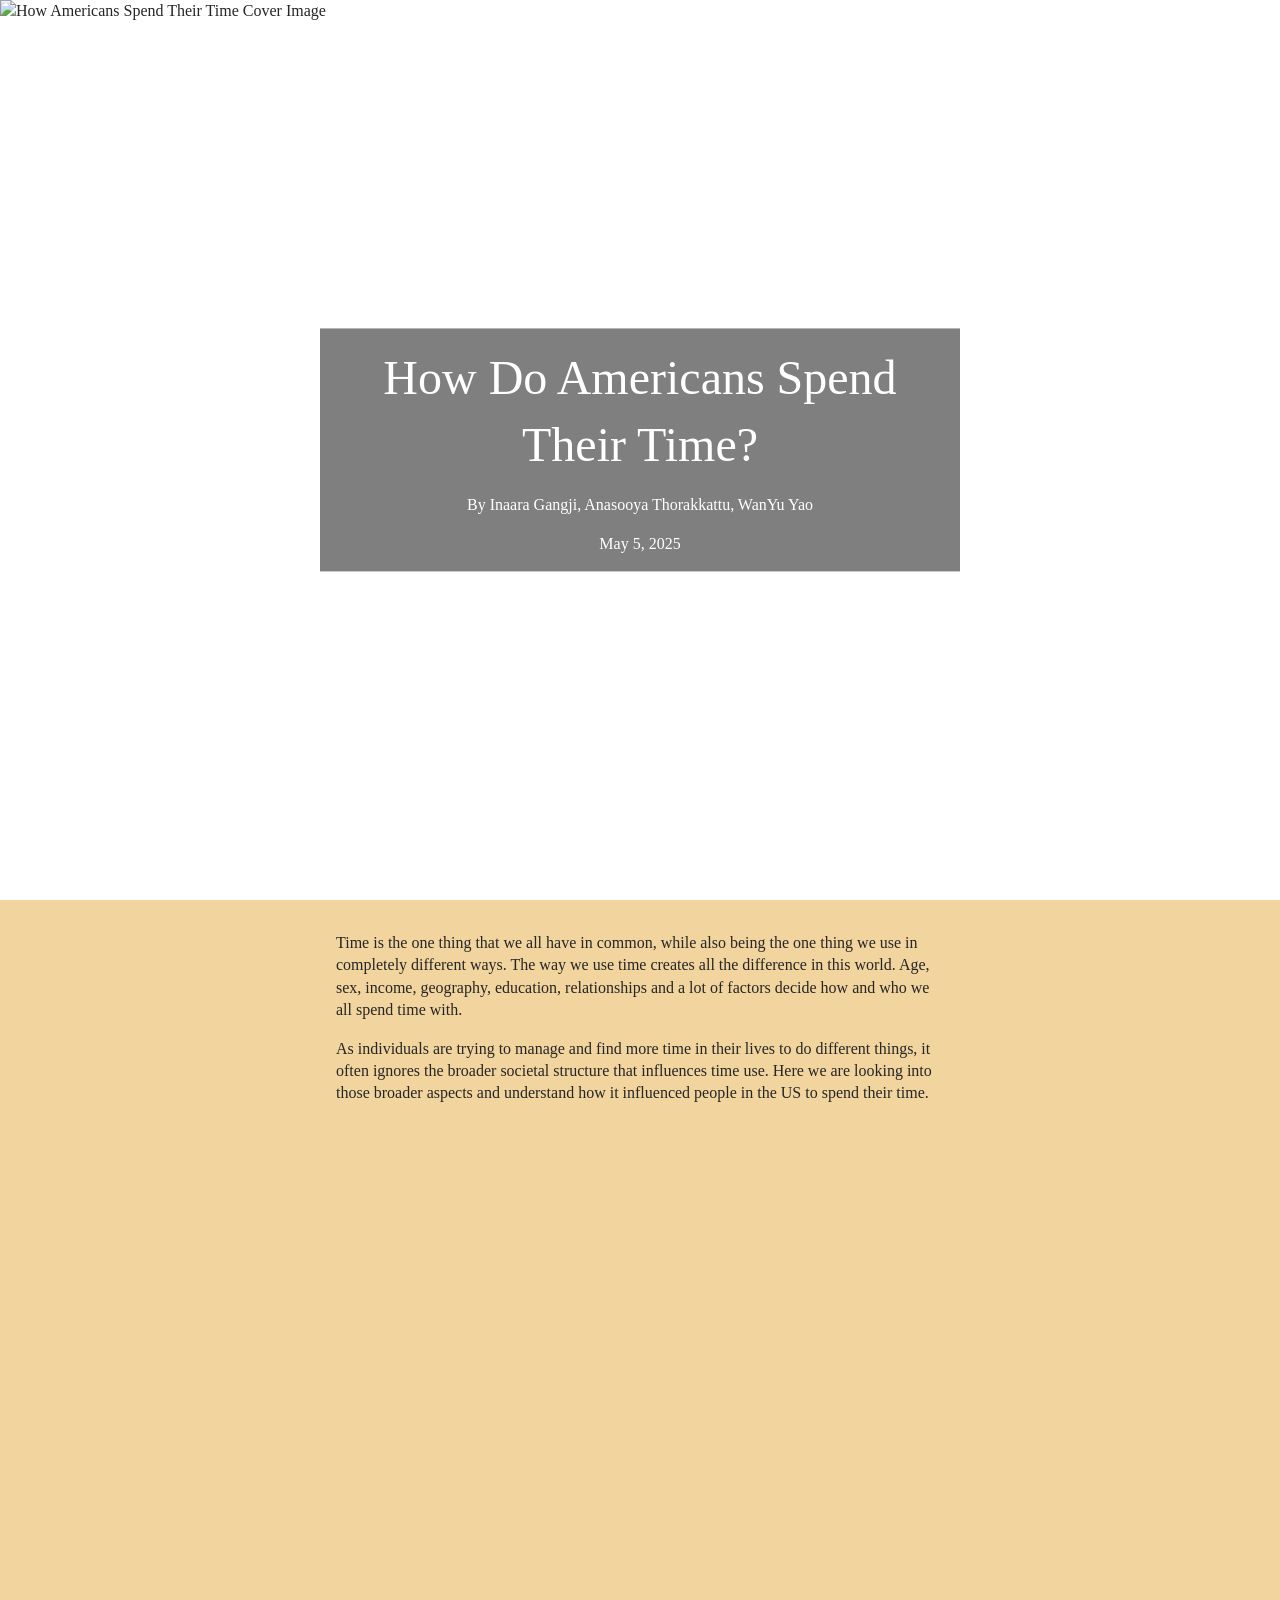
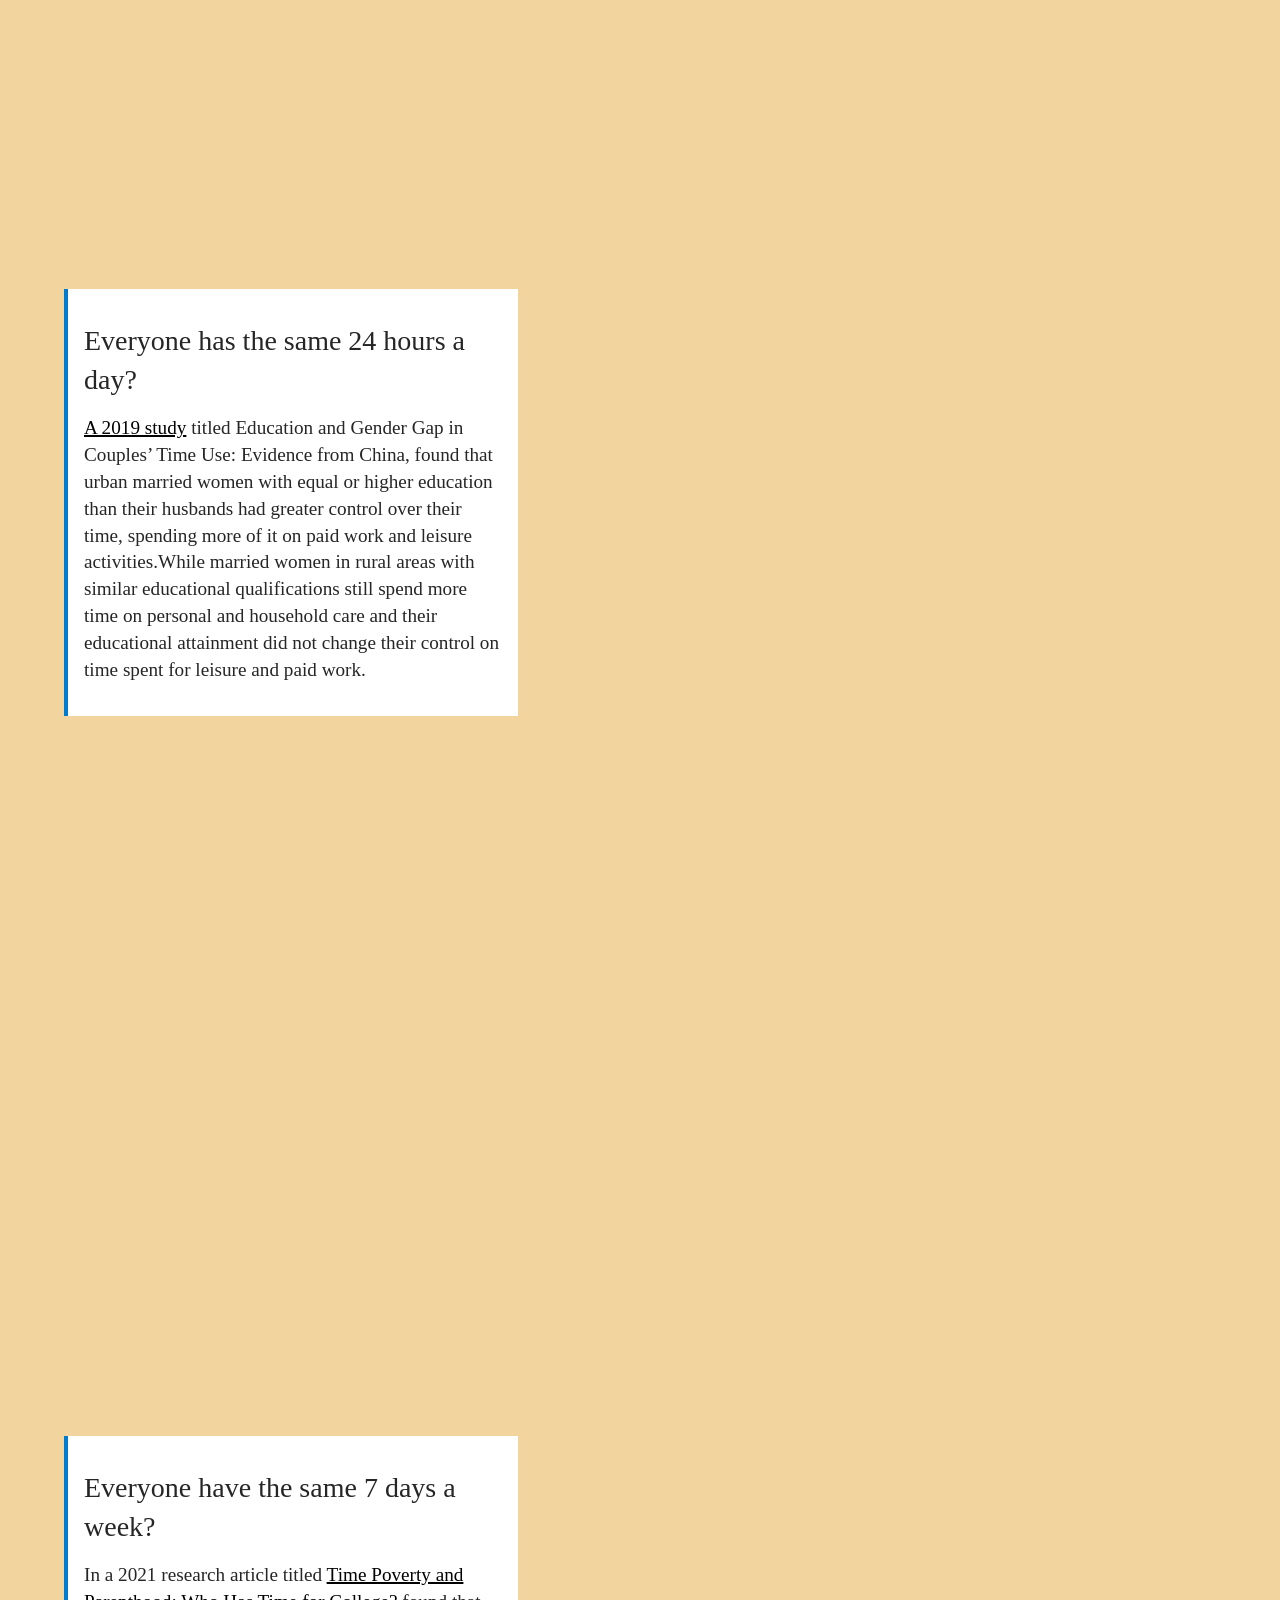
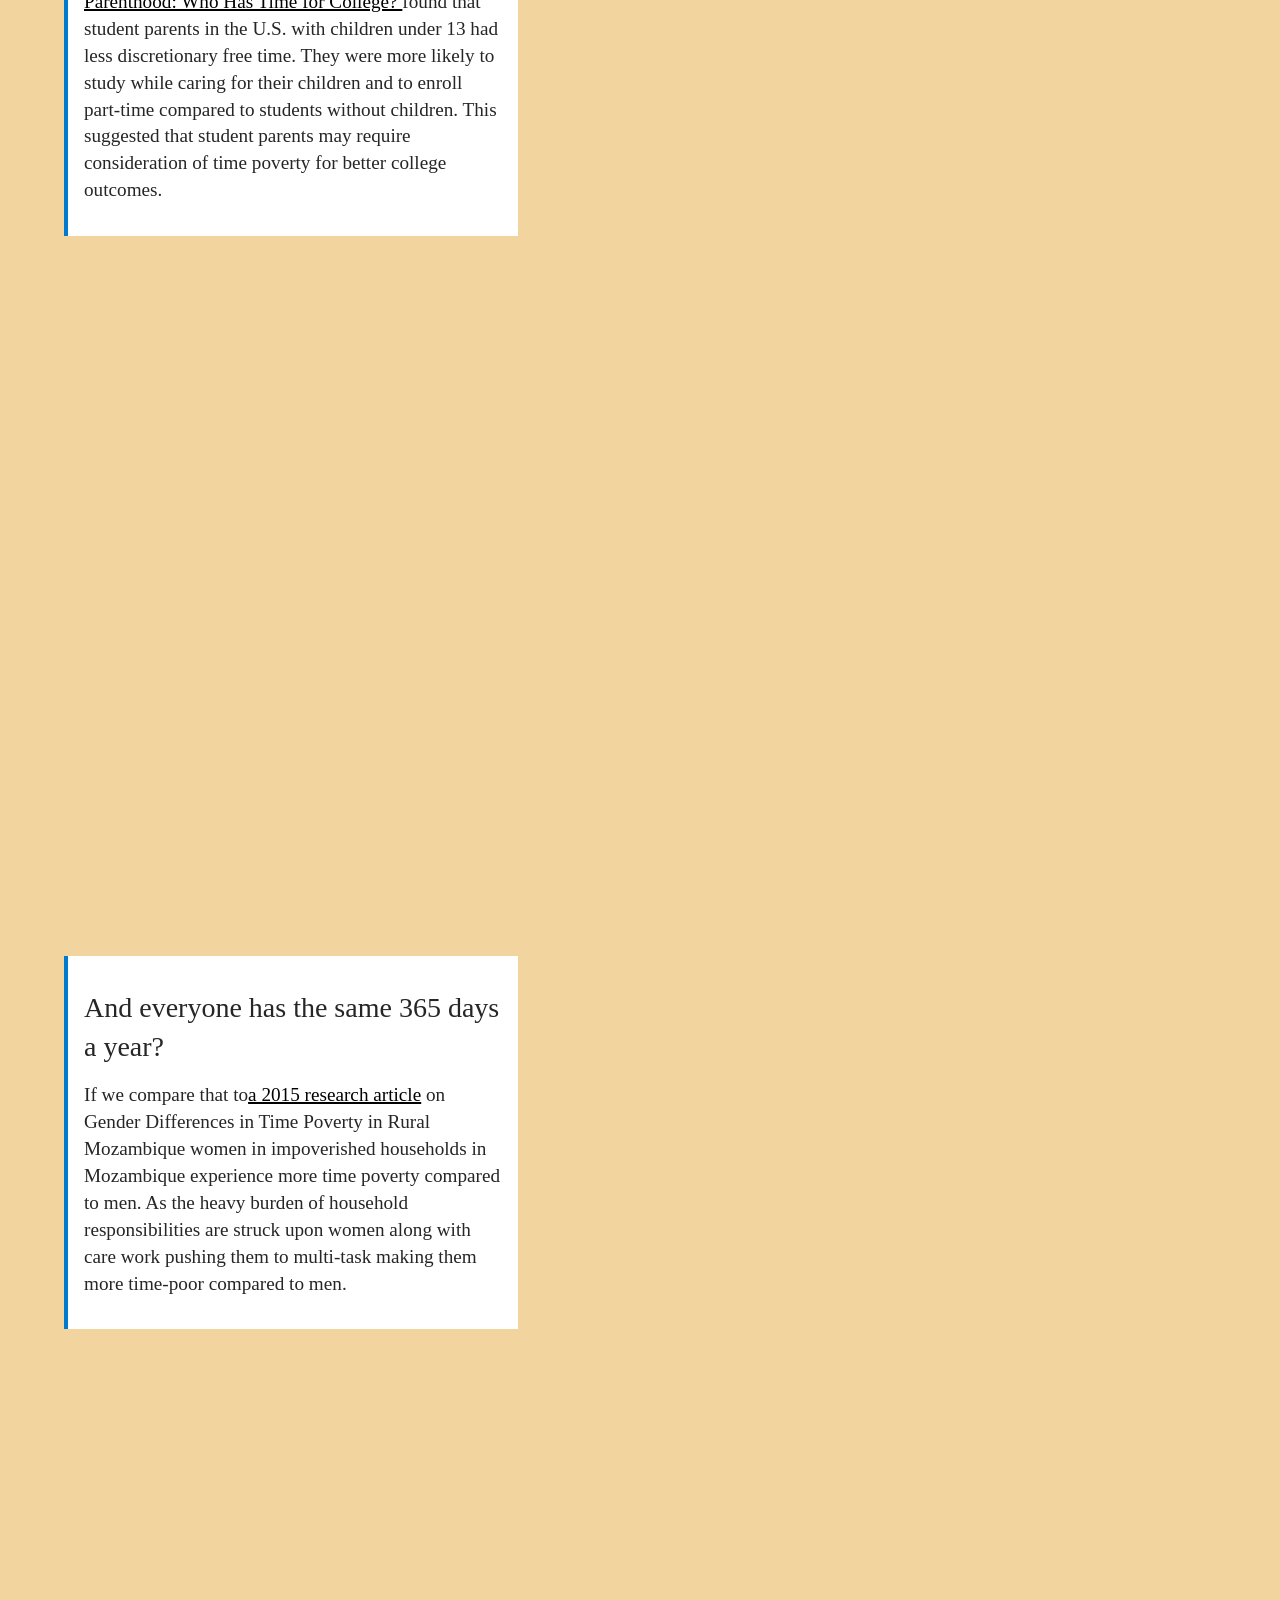
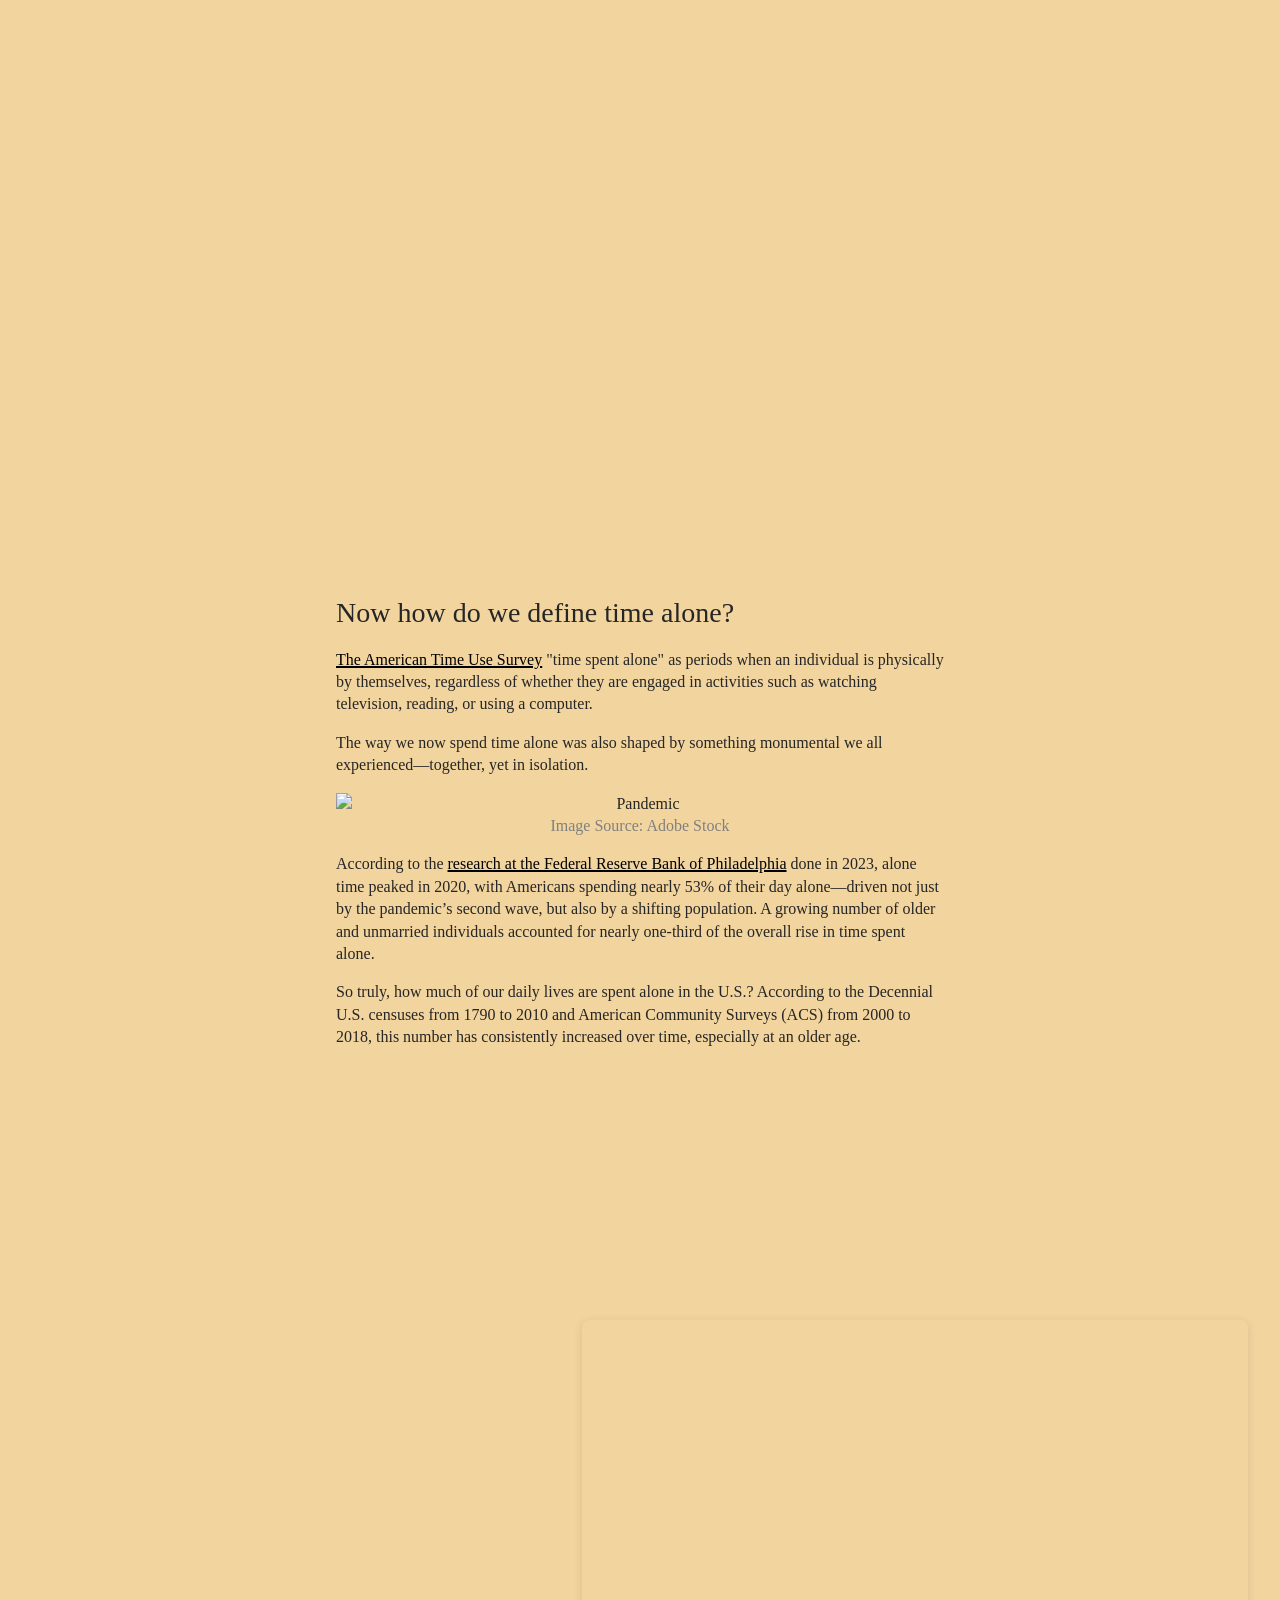
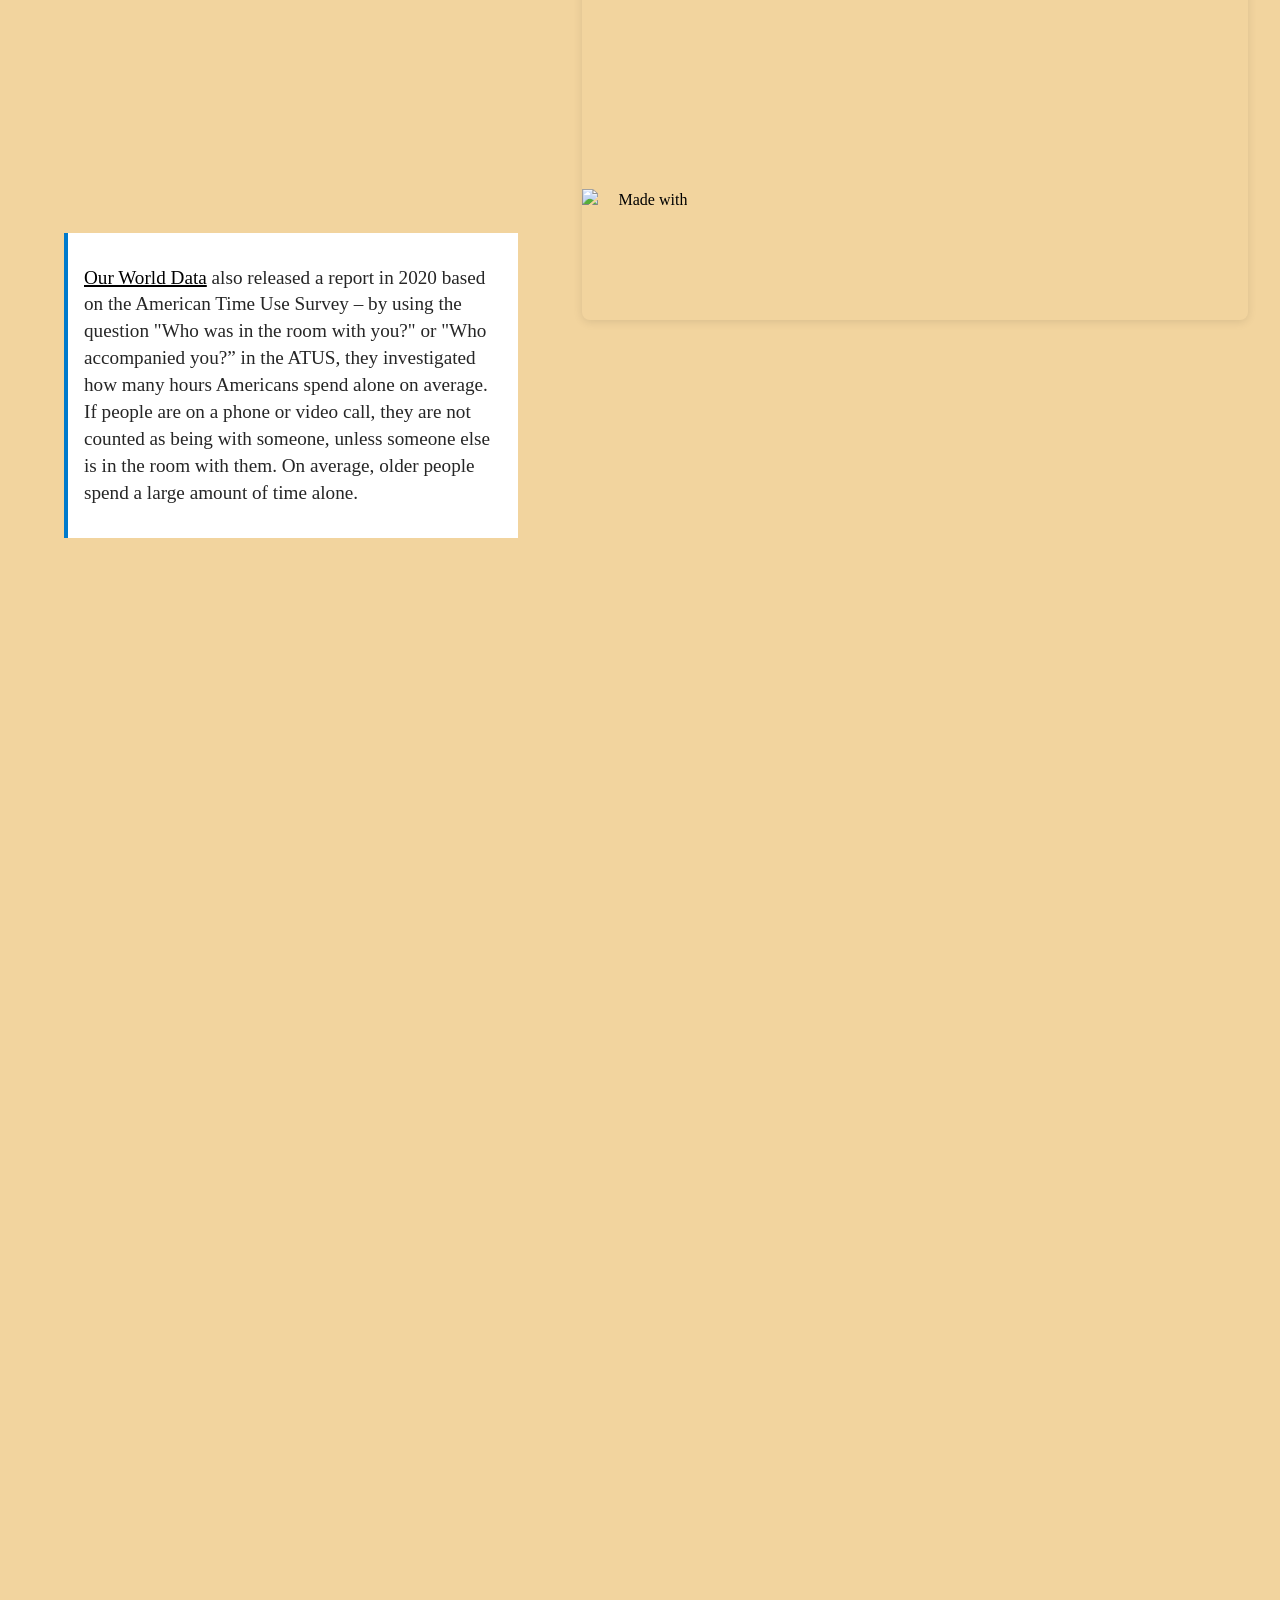
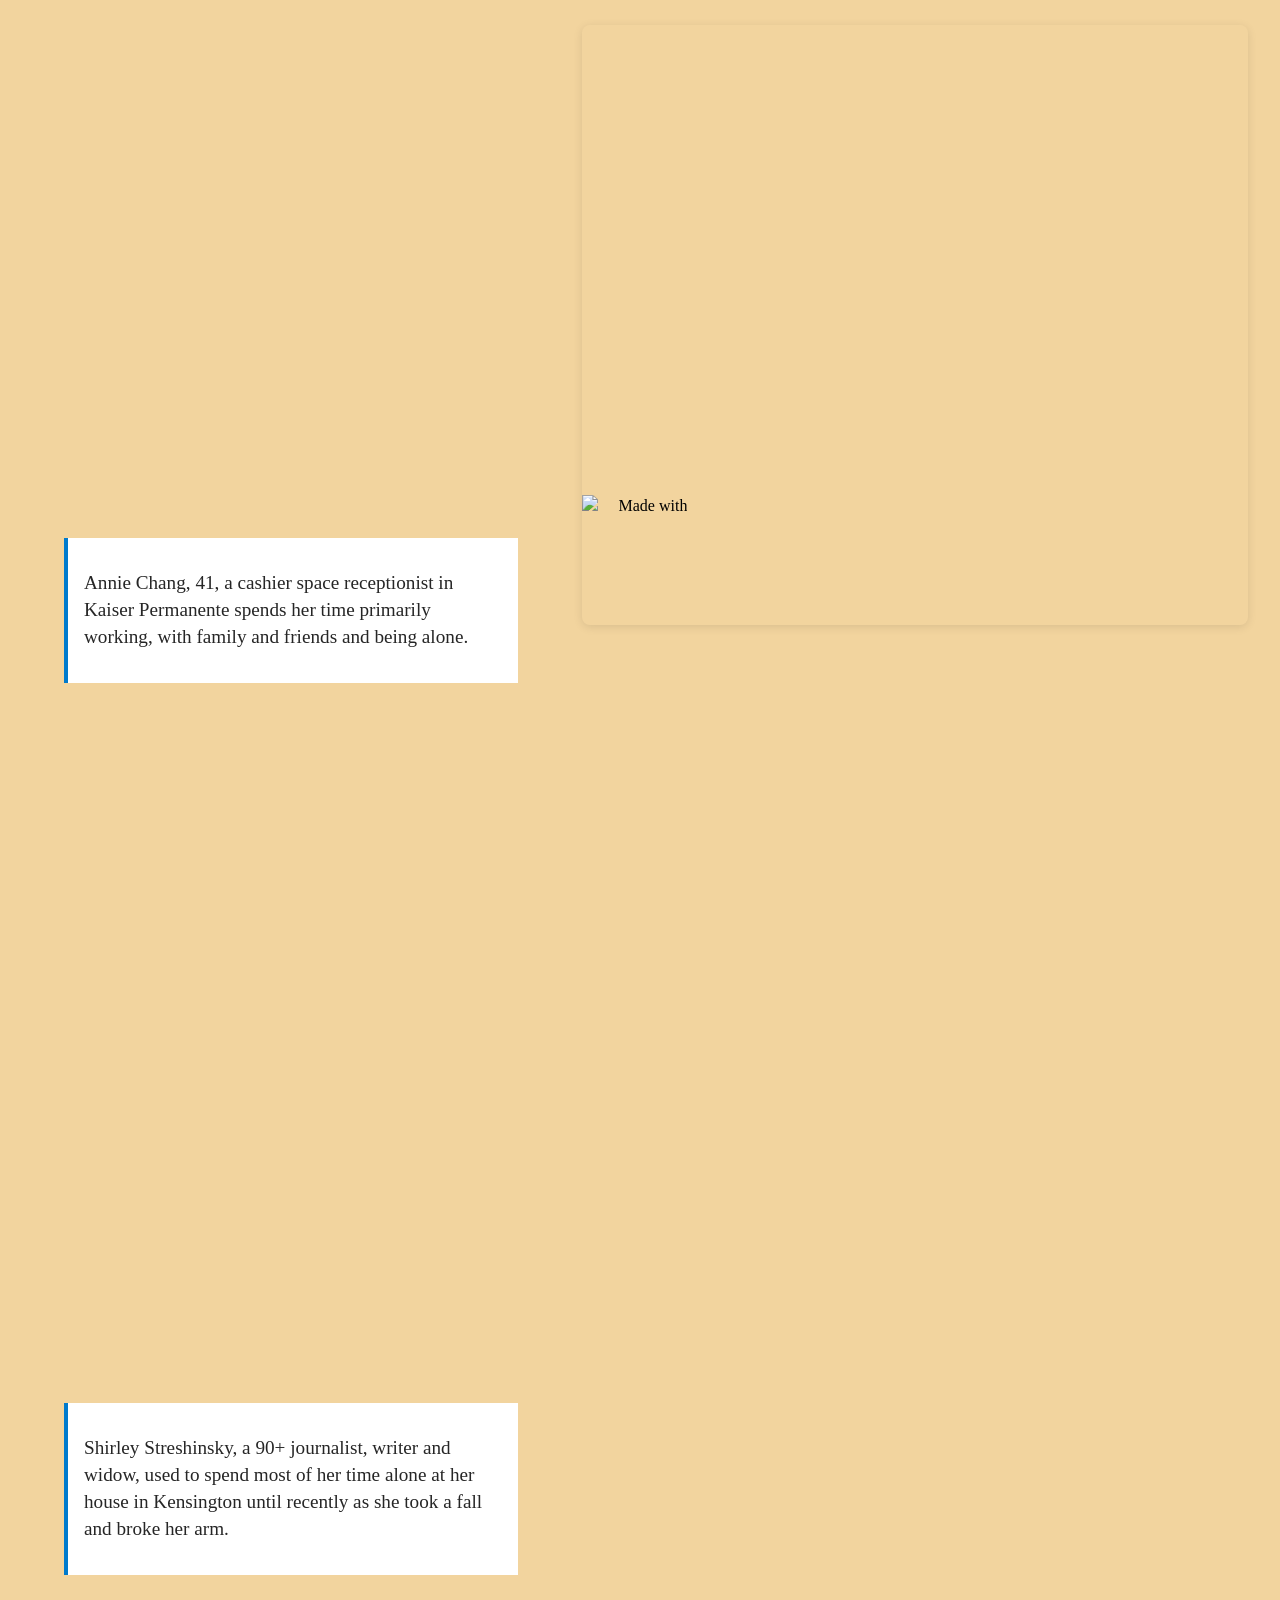
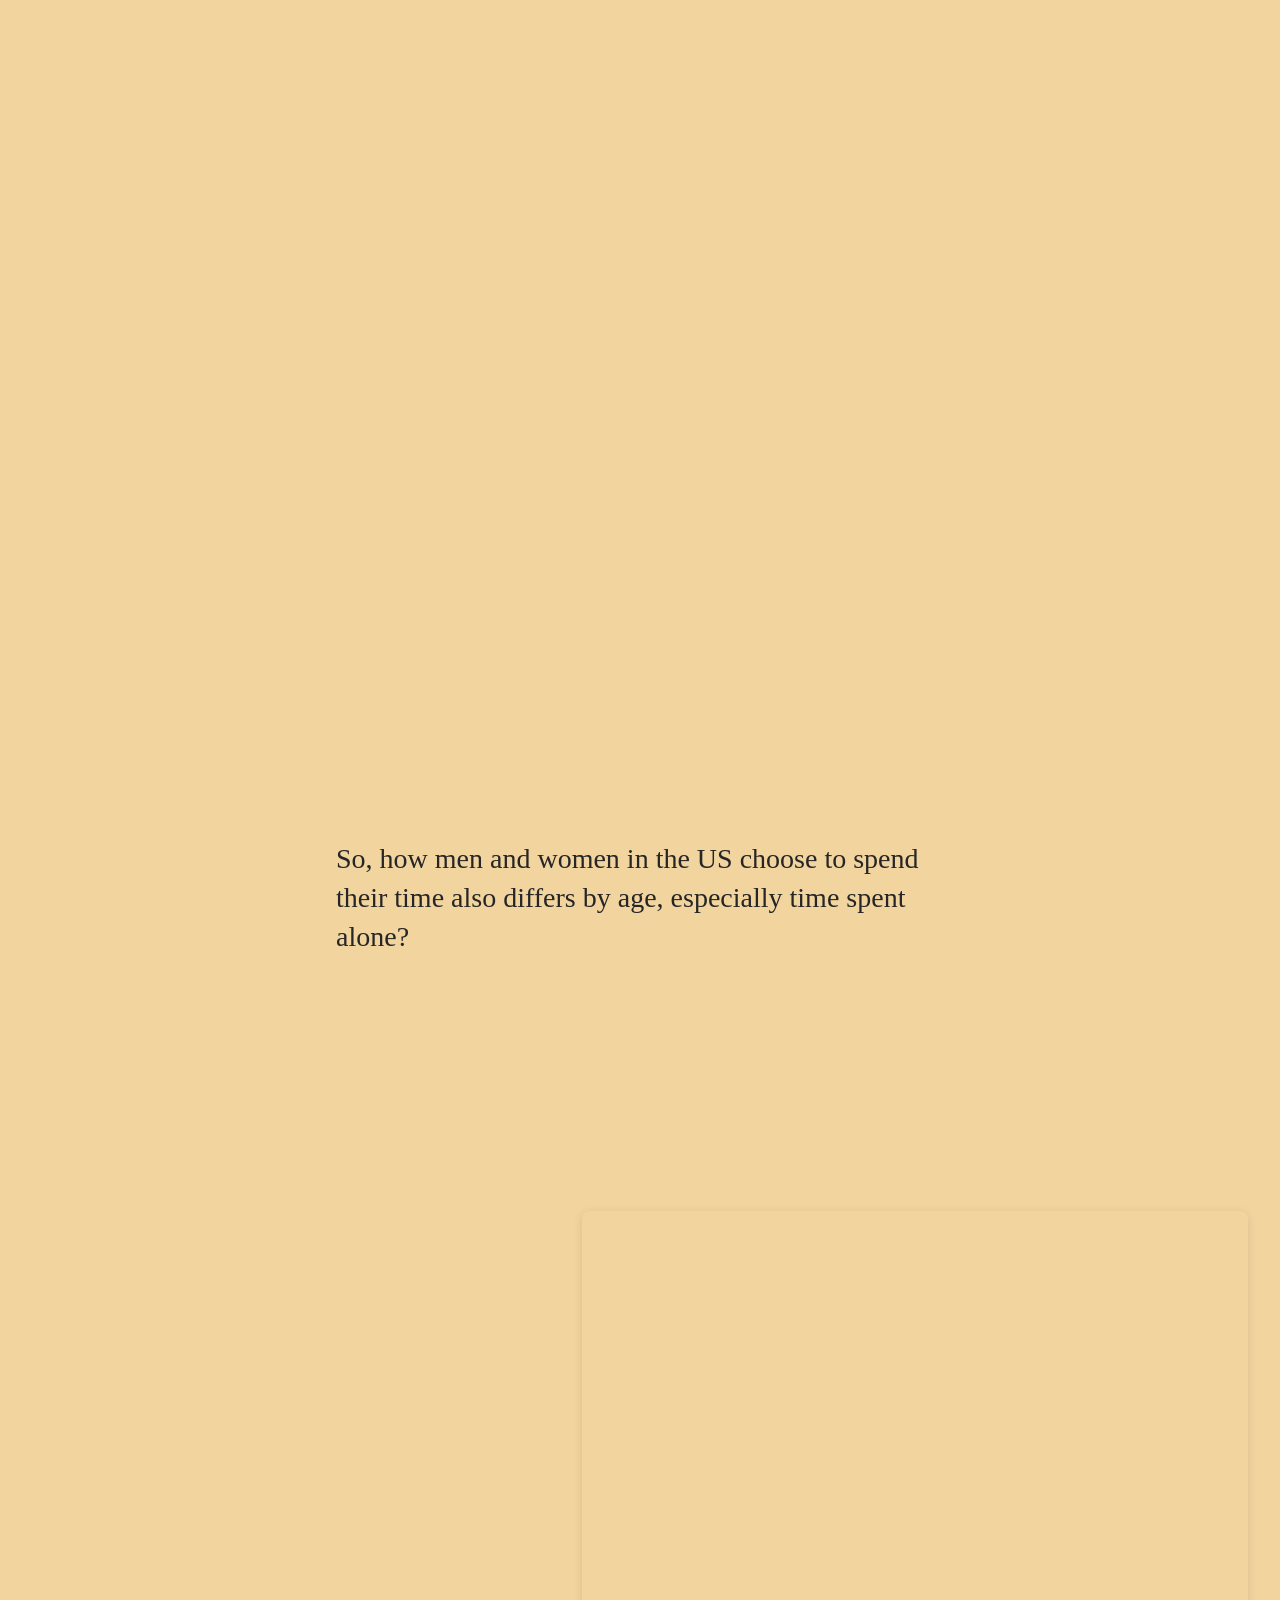
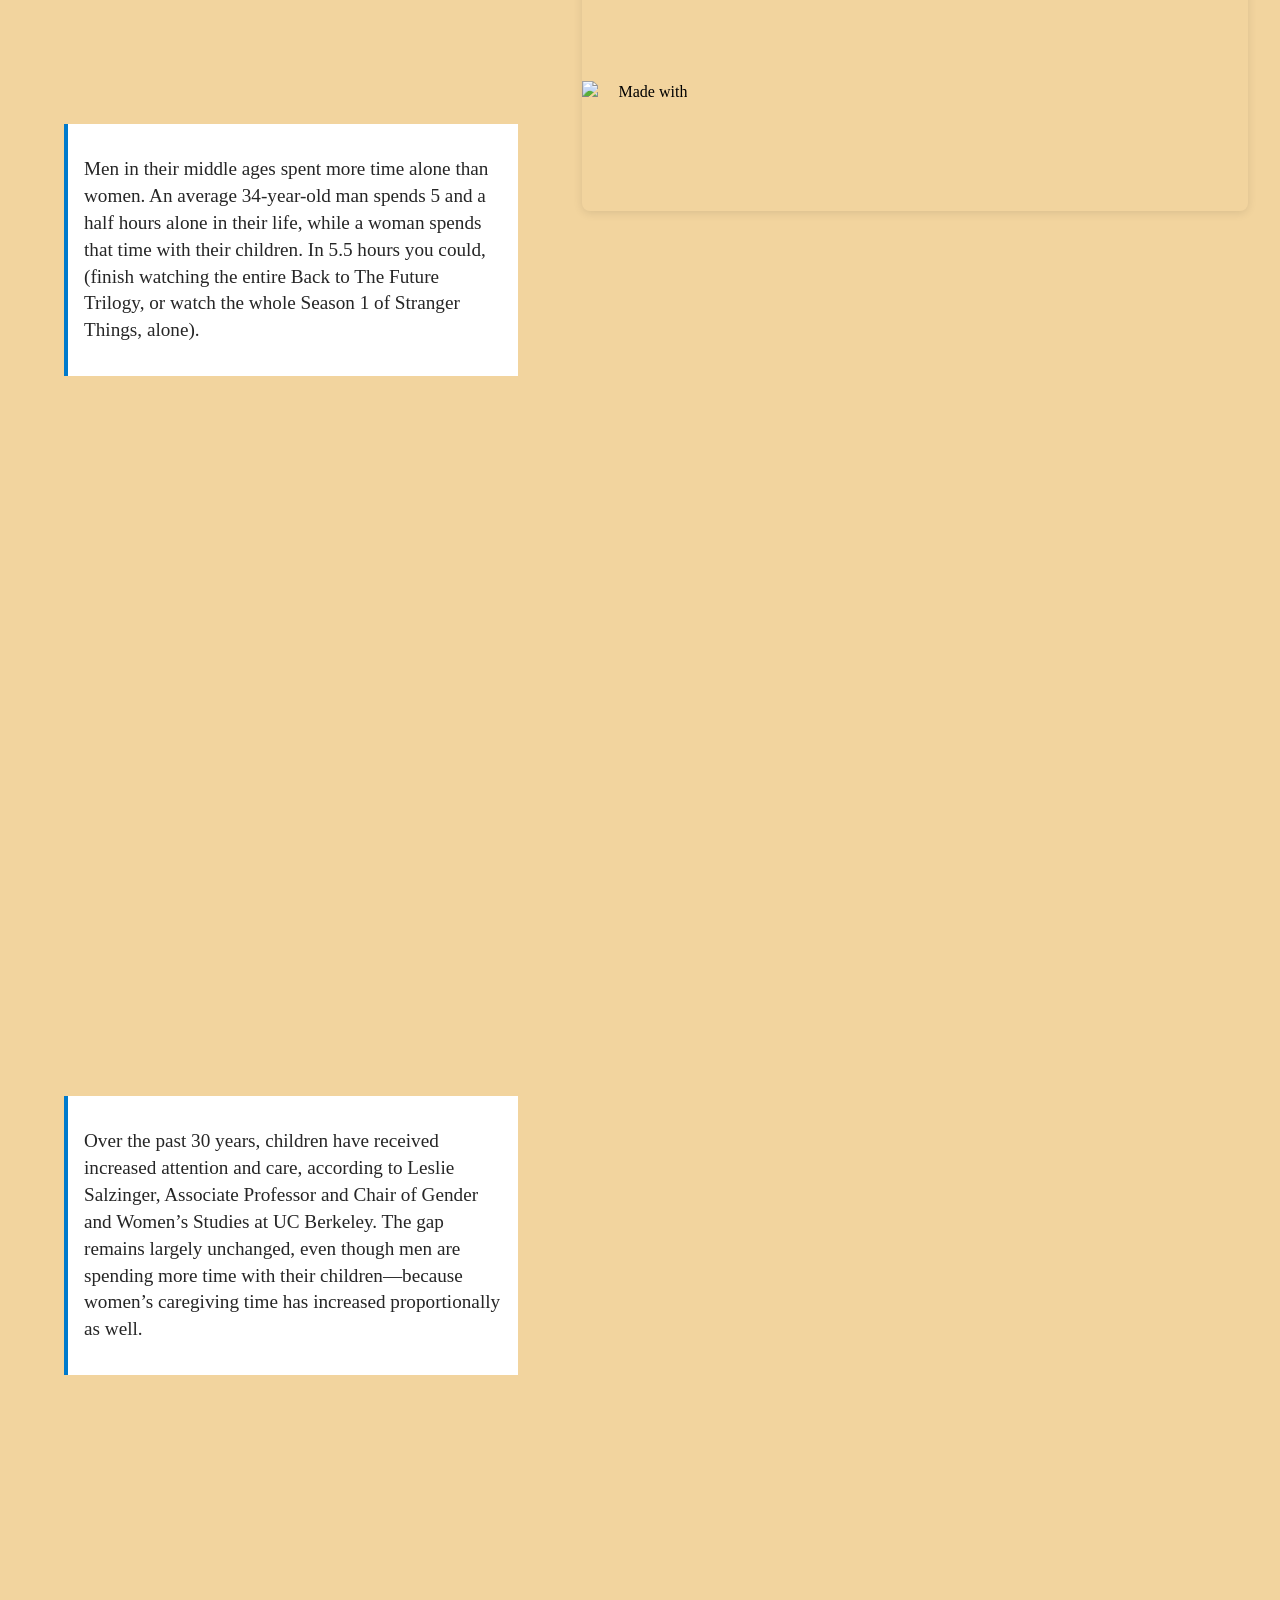
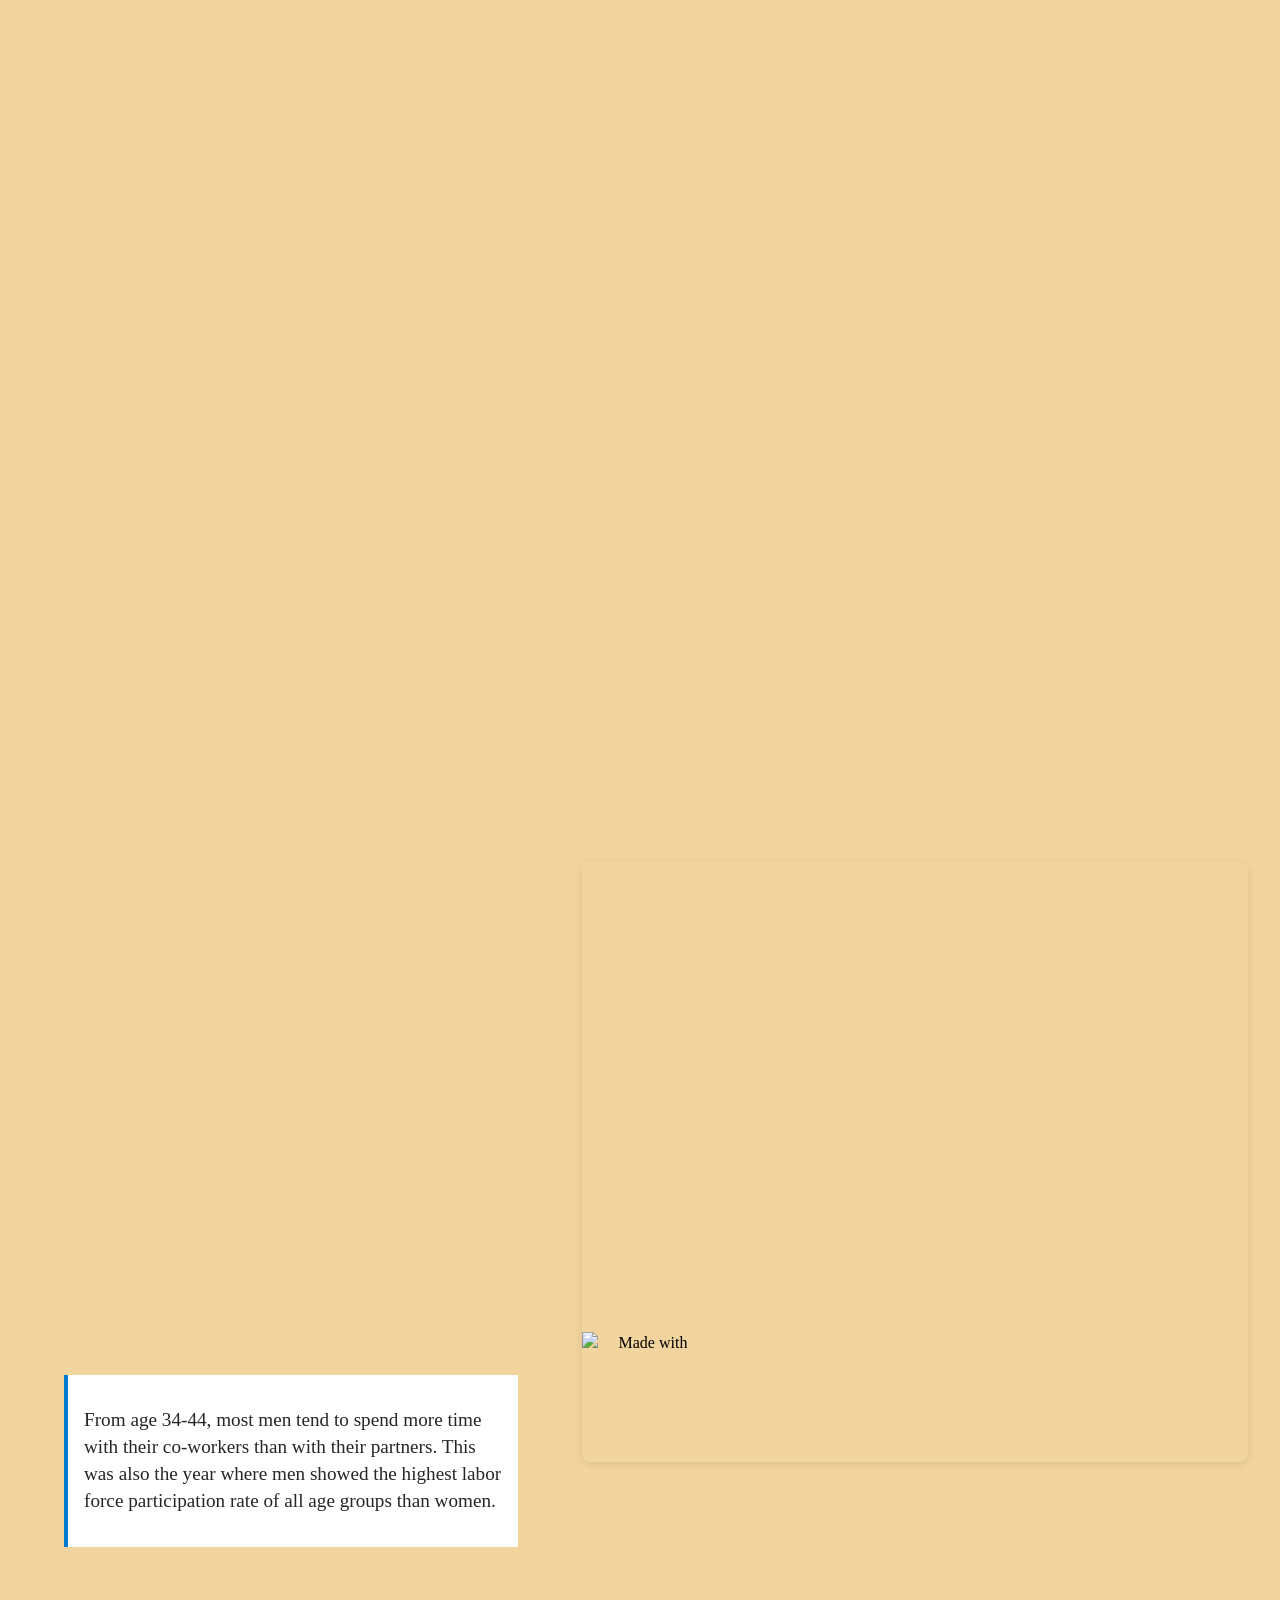
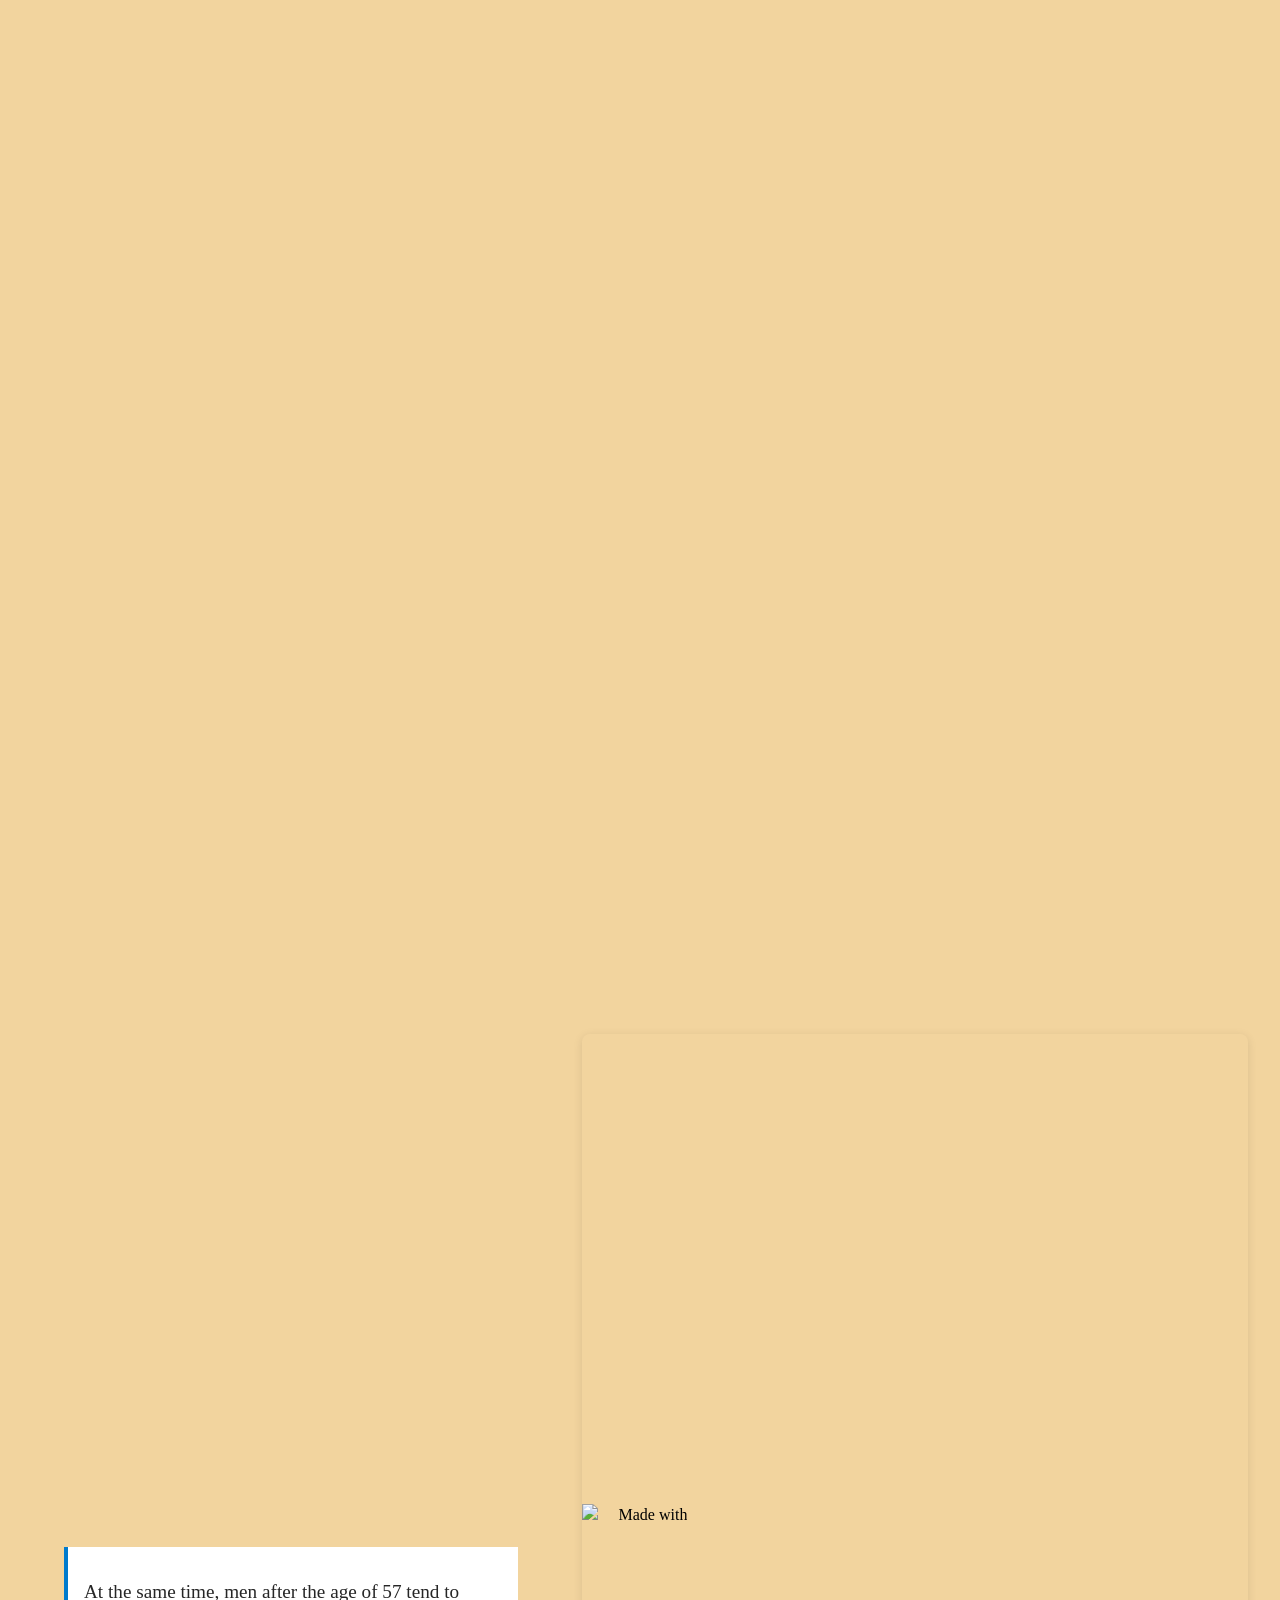
==== docs/index.html @ 4701141b "update github pages" ====
<!doctype html>
<html lang="en">

<head>
	<meta charset="utf-8" />
	<meta name="viewport" content="width=device-width, initial-scale=1.0" />
	<meta http-equiv="Content-Type" content="text/html; charset=utf-8" />
	
		<link href="./_app/immutable/assets/0.DfxhmisX.css" rel="stylesheet">
		<link href="./_app/immutable/assets/2.7ycgo_fN.css" rel="stylesheet">
		<link href="./_app/immutable/assets/Scrolly.ZI1Fy6hw.css" rel="stylesheet">
		<link rel="modulepreload" href="./_app/immutable/entry/start.DozYAV_z.js">
		<link rel="modulepreload" href="./_app/immutable/chunks/CUZVOxUw.js">
		<link rel="modulepreload" href="./_app/immutable/chunks/Balg73jO.js">
		<link rel="modulepreload" href="./_app/immutable/chunks/C50NDCZi.js">
		<link rel="modulepreload" href="./_app/immutable/chunks/BJIPiEye.js">
		<link rel="modulepreload" href="./_app/immutable/entry/app.CrR2y0AO.js">
		<link rel="modulepreload" href="./_app/immutable/chunks/BVrIUHq8.js">
		<link rel="modulepreload" href="./_app/immutable/chunks/D3JSOOV3.js">
		<link rel="modulepreload" href="./_app/immutable/chunks/CITJBX_8.js">
		<link rel="modulepreload" href="./_app/immutable/nodes/0.meQdzRLi.js">
		<link rel="modulepreload" href="./_app/immutable/chunks/BpSHJ8Cv.js">
		<link rel="modulepreload" href="./_app/immutable/nodes/2.Bl-tX0d6.js">
		<link rel="modulepreload" href="./_app/immutable/chunks/DGUUavpN.js"><!--[--><meta name="description" content="Description TK"> <meta name="author" content="The Pudding"> <meta name="news_keywords" content=""> <meta property="og:title" content="Title TK"> <meta property="og:site_name" content="The Pudding"> <meta property="og:url" content="https://pudding.cool"> <meta property="og:description" content="Description TK"> <meta property="og:type" content="article"> <meta property="og:locale" content="en_US"> <meta property="og:image" content="https://pudding.cool/assets/social-facebook.jpg"> <meta property="og:image:type" content="image/jpeg"> <meta property="og:image:width" content="1200"> <meta property="og:image:height" content="628"> <meta name="twitter:card" content="summary_large_image"> <meta name="twitter:site" content="https://pudding.cool"> <meta name="twitter:creator" content="@puddingviz"> <meta name="twitter:title" content="Title TK"> <meta name="twitter:description" content="Description TK"> <meta name="twitter:image:src" content="https://pudding.cool/assets/social-twitter.jpg"> <meta name="robots" content="max-image-preview:large"> <link rel="canonical" href="https://pudding.cool/"> <!--[--><link rel="preload" href="https://pudding.cool/assets/fonts/tiempos/TiemposTextWeb-Regular.woff2" as="font" type="font/woff2" crossorigin=""><link rel="preload" href="https://pudding.cool/assets/fonts/tiempos/TiemposTextWeb-Bold.woff2" as="font" type="font/woff2" crossorigin=""><link rel="preload" href="https://pudding.cool/assets/fonts/atlas/AtlasGrotesk-Regular-Web.woff2" as="font" type="font/woff2" crossorigin=""><link rel="preload" href="https://pudding.cool/assets/fonts/atlas/AtlasGrotesk-Bold-Web.woff2" as="font" type="font/woff2" crossorigin=""><!--]--><!--]--><title>Title TK</title>
</head>

<body>
	<a href="#content" class="skip-to-main">Skip to main content</a>
	<div><!--[--><!--[--><!----><header></header><!----> <main id="content"><!----><!----> <div class="hero svelte-geki7z"><!--[!--><img src="/demo/assets/cover-image.svg" alt="How Americans Spend Their Time Cover Image" class="svelte-geki7z"><!--]--> <div class="text svelte-geki7z"><!--[--><h1><!---->How Do Americans Spend Their Time?<!----></h1><!--]--> <!--[!--><!--]--> <!--[--><p><!---->By Inaara Gangji, Anasooya Thorakkattu, WanYu Yao<!----></p><!--]--> <!--[--><p><!---->May 5, 2025<!----></p><!--]--></div></div><!---->  <div class="container svelte-cdeepk"><div class="text svelte-cdeepk"><p>Time is the one thing that we all have in common, while also being the one thing we use in completely different ways. The way we use time creates all the difference in this world. Age, sex, income, geography, education, relationships and a lot of factors decide how and who we all spend time with.</p> <p>As individuals are trying to manage and find more time in their lives to do different things, it often ignores the broader societal structure that influences time use. Here we are looking into those broader aspects and understand how it influenced people in the US to spend their time.</p></div>  <section class="svelte-cdeepk"><div class="left svelte-cdeepk"><div><!--[--><!--[--><div class="step svelte-cdeepk "><p><!----><h3>Everyone has the same 24 hours a day?</h3>
		 <p><a href="https://www.tandfonline.com/doi/abs/10.1080/17516234.2019.1632018?casa_token=7jYJ7gOUwuIAAAAA:MveJfYozt1Tze4mCheA_3T-0Ia65QcJuzR63dTf2jSpy243KPGleAl2KRP-tpbJhRs0NEtuKrdU" target="_blank" rel="noopener noreferrer">A 2019 study</a> titled Education and Gender Gap in Couples’ Time Use: Evidence from China, found that urban married women with equal or higher education than their husbands had greater control over their time, spending more of it on paid work and leisure activities.While married women in rural areas with similar educational qualifications still spend more time on personal and household care and their educational attainment did not change their control on time spent for leisure and paid work.</p><!----></p></div><!--]--><!--[--><div class="step svelte-cdeepk "><p><!----><h3>Everyone have the same 7 days a week?</h3>
		 <p>In a 2021 research article titled <a href="https://journals.sagepub.com/doi/10.1177/23328584211011608" target="_blank" rel="noopener noreferrer"> Time Poverty and Parenthood: Who Has Time for College? </a> found that student parents in the U.S. with children under 13 had less discretionary free time. They were more likely to study while caring for their children and to enroll part-time compared to students without children. This suggested that student parents may require consideration of time poverty for better college outcomes.</p><!----></p></div><!--]--><!--[--><div class="step svelte-cdeepk "><p><!----><h3>And everyone has the same 365 days a year?</h3>
		 <p>If we compare that to<a href="https://www.tandfonline.com/doi/abs/10.1080/00346764.2015.1035909?casa_token=cKeBdCFv7QAAAAAA:crRGerzYMNXbl3Ef5vF8OZwQfTeO8VPXU4rmqsS3AqynF7DvC0aF_uDKjFdz4MgRfF9jIr7BbI8" target="_blank" rel="noopener noreferrer">a 2015 research article</a> on Gender Differences in Time Poverty in Rural Mozambique women in impoverished households in Mozambique experience more time poverty compared to men. As the heavy burden of household responsibilities are struck upon women along with care work pushing them to multi-task making them more time-poor compared to men.</p><!----></p></div><!--]--><!--]--><!----></div><!----></div> <div class="right svelte-cdeepk"><div class="right-inner svelte-cdeepk"><!--[!--><!--[!--><!--[!--><!--]--><!--]--><!--]--></div></div></section> <!--[!--><!--]--> <div class="text svelte-cdeepk"><h3 class="svelte-cdeepk">Now how do we define time alone?</h3> <p><a href="https://www.bls.gov/tus/">The American Time Use Survey</a> "time spent alone" as periods when an individual is physically by themselves, regardless of whether they are engaged in activities such as watching television, reading, or using a computer.</p> <p>The way we now spend time alone was also shaped by something monumental we all experienced—together, yet in isolation.</p> <figure style="text-align: center;"><img src="/demo/assets/pandemic.jpeg" alt="Pandemic" style="max-width: 100%;" class="svelte-cdeepk"> <figcaption style="color: grey;">Image Source: Adobe Stock</figcaption></figure> <p>According to the <a href="https://enghinatalay.github.io/ei23.pdf">research at the Federal Reserve Bank of Philadelphia</a> done in 2023, alone time peaked in 2020, with Americans spending nearly 53% of their day alone—driven not just by the pandemic’s second wave, but also by a shifting population. A growing number of older and unmarried individuals accounted for nearly one-third of the overall rise in time spent alone.</p> <p>So truly, how much of our daily lives are spent alone in the U.S.? According to the Decennial U.S. censuses from 1790 to 2010 and American Community Surveys (ACS) from 2000 to 2018, this number has consistently increased over time, especially at an older age.</p></div>  <section class="svelte-cdeepk"><div class="left svelte-cdeepk"><div><!--[--><div class="step svelte-cdeepk "><p><!----><p><a href="https://ourworldindata.org/time-use" target="_blank" rel="noopener noreferrer">Our World Data</a> also released a report in 2020 based on the American Time Use Survey – by using the question "Who was in the room with you?" or "Who accompanied you?” in the ATUS, they investigated how many hours Americans spend alone on average. If people are on a phone or video call, they are not counted as being with someone, unless someone else is in the room with them. On average, older people spend a large amount of time alone.</p><!----></p></div><!--]--><!----></div><!----></div> <div class="right svelte-cdeepk"><div class="right-inner svelte-cdeepk"><div class="flourish-wrapper svelte-cdeepk"><iframe src="https://flo.uri.sh/visualisation/22900966/embed" title="Interactive or visual content" class="flourish-embed-iframe svelte-cdeepk" frameborder="0" scrolling="no" style="width:100%;height:600px;" sandbox="allow-same-origin allow-forms allow-scripts allow-downloads allow-popups allow-popups-to-escape-sandbox allow-top-navigation-by-user-activation"></iframe><div style="width:100%!;margin-top:4px!important;text-align:right!important;"><a class="flourish-credit" href="https://public.flourish.studio/visualisation/22900966/?utm_source=embed&amp;utm_campaign=visualisation/22900966" target="_top" style="text-decoration:none!important"><img alt="Made with Flourish" src="https://public.flourish.studio/resources/made_with_flourish.svg" style="width:105px!important;height:16px!important;border:none!important;margin:0!important;" class="svelte-cdeepk"></a></div></div></div></div></section> <section class="svelte-cdeepk"><div class="left svelte-cdeepk"><div><!--[--><div class="step svelte-cdeepk "><p>Annie Chang, 41, a cashier space receptionist in Kaiser Permanente spends her time primarily working, with family and friends and being alone.</p></div><div class="step svelte-cdeepk "><p>Shirley Streshinsky, a 90+ journalist, writer and widow, used to spend most of her time alone at her house in Kensington until recently as she took a fall and broke her arm.</p></div><!--]--><!----></div><!----></div> <div class="right svelte-cdeepk"><div class="right-inner svelte-cdeepk"><div class="flourish-wrapper svelte-cdeepk"><iframe src="https://flo.uri.sh/visualisation/22999902/embed" title="Interactive or visual content" class="flourish-embed-iframe svelte-cdeepk" frameborder="0" scrolling="no" style="width:100%;height:600px;" sandbox="allow-same-origin allow-forms allow-scripts allow-downloads allow-popups allow-popups-to-escape-sandbox allow-top-navigation-by-user-activation"></iframe><div style="width:100%!;margin-top:4px!important;text-align:right!important;"><a class="flourish-credit" href="https://public.flourish.studio/visualisation/22999902/?utm_source=embed&amp;utm_campaign=visualisation/22999902" target="_top" style="text-decoration:none!important"><img alt="Made with Flourish" src="https://public.flourish.studio/resources/made_with_flourish.svg" style="width:105px!important;height:16px!important;border:none!important;margin:0!important;" class="svelte-cdeepk"></a></div></div></div></div></section> <div class="text svelte-cdeepk"><h3 class="svelte-cdeepk">So, how men and women in the US choose to spend their time also differs by age, especially time spent alone?</h3></div>  <section class="svelte-cdeepk"><div class="left svelte-cdeepk"><div><!--[--><div class="step svelte-cdeepk "><p>Men in their middle ages spent more time alone than women. An average 34-year-old man spends 5 and a half hours alone in their life, while a woman spends that time with their children. In 5.5 hours you could, (finish watching the entire Back to The Future Trilogy, or watch the whole Season 1 of Stranger Things, alone).</p></div><div class="step svelte-cdeepk "><p>Over the past 30 years, children have received increased attention and care, according to Leslie Salzinger, Associate Professor and Chair of Gender and Women’s Studies at UC Berkeley. The gap remains largely unchanged, even though men are spending more time with their children—because women’s caregiving time has increased proportionally as well.</p></div><!--]--><!----></div><!----></div> <div class="right svelte-cdeepk"><div class="right-inner svelte-cdeepk"><div class="flourish-wrapper svelte-cdeepk"><iframe src="https://flo.uri.sh/visualisation/22901347/embed" title="Interactive or visual content" class="flourish-embed-iframe svelte-cdeepk" frameborder="0" scrolling="no" style="width:100%;height:600px;" sandbox="allow-same-origin allow-forms allow-scripts allow-downloads allow-popups allow-popups-to-escape-sandbox allow-top-navigation-by-user-activation"></iframe><div style="width:100%!;margin-top:4px!important;text-align:right!important;"><a class="flourish-credit" href="https://public.flourish.studio/visualisation/22901347/?utm_source=embed&amp;utm_campaign=visualisation/22901347" target="_top" style="text-decoration:none!important"><img alt="Made with Flourish" src="https://public.flourish.studio/resources/made_with_flourish.svg" style="width:105px!important;height:16px!important;border:none!important;margin:0!important;" class="svelte-cdeepk"></a></div></div></div></div></section> <section class="svelte-cdeepk"><div class="left svelte-cdeepk"><div><!--[--><div class="step svelte-cdeepk "><p>From age 34-44, most men tend to spend more time with their co-workers than with their partners. This was also the year where men showed the highest labor force participation rate of all age groups than women.</p></div><!--]--><!----></div><!----></div> <div class="right svelte-cdeepk"><div class="right-inner svelte-cdeepk"><div class="flourish-wrapper svelte-cdeepk"><iframe src="https://flo.uri.sh/visualisation/22941340/embed" title="Interactive or visual content" class="flourish-embed-iframe svelte-cdeepk" frameborder="0" scrolling="no" style="width:100%;height:600px;" sandbox="allow-same-origin allow-forms allow-scripts allow-downloads allow-popups allow-popups-to-escape-sandbox allow-top-navigation-by-user-activation"></iframe><div style="width:100%!;margin-top:4px!important;text-align:right!important;"><a class="flourish-credit" href="https://public.flourish.studio/visualisation/22941340/?utm_source=embed&amp;utm_campaign=visualisation/22941340" target="_top" style="text-decoration:none!important"><img alt="Made with Flourish" src="https://public.flourish.studio/resources/made_with_flourish.svg" style="width:105px!important;height:16px!important;border:none!important;margin:0!important;" class="svelte-cdeepk"></a></div></div></div></div></section> <section class="svelte-cdeepk"><div class="left svelte-cdeepk"><div><!--[--><div class="step svelte-cdeepk "><p>At the same time, men after the age of 57 tend to show a continuous growth in the number of hours they spend with their partner going up to as high as 5 and half hours (now they can watch the whole Season 1 of Stranger Things together). This is because they are more likely to get remarried than women.</p></div><div class="step svelte-cdeepk "><p>While a woman spends most of her 30s with their children.</p></div><!--]--><!----></div><!----></div> <div class="right svelte-cdeepk"><div class="flourish-wrapper svelte-cdeepk"><iframe src="https://flo.uri.sh/visualisation/22941370/embed" title="Interactive or visual content" class="flourish-embed-iframe svelte-cdeepk" frameborder="0" scrolling="no" style="width:100%;height:600px;" sandbox="allow-same-origin allow-forms allow-scripts allow-downloads allow-popups allow-popups-to-escape-sandbox allow-top-navigation-by-user-activation"></iframe><div style="width:100%!;margin-top:4px!important;text-align:right!important;"><a class="flourish-credit" href="https://public.flourish.studio/visualisation/22941370/?utm_source=embed&amp;utm_campaign=visualisation/22941370" target="_top" style="text-decoration:none!important"><img alt="Made with Flourish" src="https://public.flourish.studio/resources/made_with_flourish.svg" style="width:105px!important;height:16px!important;border:none!important;margin:0!important;" class="svelte-cdeepk"></a></div></div></div></section> <section class="svelte-cdeepk"><div class="left svelte-cdeepk"><div><!--[--><div class="step svelte-cdeepk "><p>Over the past 30 years, children have received increased attention and care, according to Leslie Salzinger, associate professor and chair of Gender and Women’s Studies Department at UC Berkeley. The gap remains largely unchanged in caretaking between men and women, with women taking the brunt of it even though men are spending more time with their children in general. Gender stereotypes are still evident, said Salzinger, despite the emancipation of women.</p></div><div class="step svelte-cdeepk "><p>Women will, in general, also be more alone due to more caregiving responsibilities as they are more likely to be widows and outlive men, according to R. Gordon Rinderknecht, an associate behavioral scientist at RAND, who researches primarily focuses on how people spend their time—especially as it relates to social isolation, loneliness, and inequality.</p></div><!--]--><!----></div><!----></div> <div class="right svelte-cdeepk"><div class="right-inner svelte-cdeepk"><div class="flourish-wrapper svelte-cdeepk"><iframe src="https://flo.uri.sh/visualisation/22941304/embed" title="Interactive or visual content" class="flourish-embed-iframe svelte-cdeepk" frameborder="0" scrolling="no" style="width:100%;height:600px;" sandbox="allow-same-origin allow-forms allow-scripts allow-downloads allow-popups allow-popups-to-escape-sandbox allow-top-navigation-by-user-activation"></iframe><div style="width:100%!;margin-top:4px!important;text-align:right!important;"><a class="flourish-credit" href="https://public.flourish.studio/visualisation/22941304/?utm_source=embed&amp;utm_campaign=visualisation/22941304" target="_top" style="text-decoration:none!important"><img alt="Made with Flourish" src="https://public.flourish.studio/resources/made_with_flourish.svg" style="width:105px!important;height:16px!important;border:none!important;margin:0!important;" class="svelte-cdeepk"></a></div></div></div></div></section> <section class="svelte-cdeepk"><div class="left svelte-cdeepk"><div><!--[--><div class="step svelte-cdeepk "><p><!----><h3>So why do women tend to stay alone more only when older?</h3>
		<figure class="quote-with-photo">
			<img src="/demo/assets/Leslie-photo.jpg" alt="Photo of Expert" class="expert-photo">
			<figcaption>
				<blockquote>
					<p>"[Women] live longer than their male partners and because they don’t have children to care for. I do think stereotypes do give you some information and we know that women spend more time with kids and the divorce rate has increased and women live longer than men, so that over time women are spending more time alone sort of seems baked into those patterns."</p>
					<p class="expert-credit">– Leslie Salzinger, UC Berkeley Professor in Gender Studies</p>
				</blockquote>
			</figcaption>
		</figure><!----></p></div><div class="step svelte-cdeepk "><p><!----><p>Chang says she was more sociable in her 20s – besides working over 40 hours a week – hanging out with friends and her pet. When getting into 30s, she became more isolated but comfortable with the change. “I am very happy being alone as a single person, but sometimes craving to be with other people,” she said.</p><!----></p></div><div class="step svelte-cdeepk "><p><!----><p>Shirley is also quite content and almost used to being alone too although it does take her longer to do things at an older age. When younger, she decided to forego her first marriage for her career because she was young but decided to take on most of the caregiving in her second marriage as her partner traveled. He passed away when she was 68.</p><!----></p></div><!--]--><!----></div><!----></div> <div class="right svelte-cdeepk"><div class="right-inner svelte-cdeepk"><div class="flourish-wrapper svelte-cdeepk"><iframe src="https://flo.uri.sh/visualisation/22985770/embed" title="Interactive or visual content" class="flourish-embed-iframe svelte-cdeepk" frameborder="0" scrolling="no" style="width:100%;height:600px;" sandbox="allow-same-origin allow-forms allow-scripts allow-downloads allow-popups allow-popups-to-escape-sandbox allow-top-navigation-by-user-activation"></iframe><div style="width:100%!;margin-top:4px!important;text-align:right!important;"><a class="flourish-credit" href="https://public.flourish.studio/visualisation/22985770/?utm_source=embed&amp;utm_campaign=visualisation/22985770" target="_top" style="text-decoration:none!important"><img alt="Made with Flourish" src="https://public.flourish.studio/resources/made_with_flourish.svg" style="width:105px!important;height:16px!important;border:none!important;margin:0!important;" class="svelte-cdeepk"></a></div></div></div></div></section> <section class="svelte-cdeepk"><div class="left svelte-cdeepk"><div><!--[--><div class="step svelte-cdeepk "><p>Women from the age of 57 start spending less time with a partner, the lowest being only 2.85 hours. Salzinger explained that this is when most partners pass away as women tend to outlive men because of biological reasons, but also sociological reasons such as men doing more physically hazardous jobs.</p></div><!--]--><!----></div><!----></div> <div class="right svelte-cdeepk"><div class="right-inner svelte-cdeepk"><div class="flourish-wrapper svelte-cdeepk"><iframe src="https://flo.uri.sh/visualisation/22941354/embed" title="Interactive or visual content" class="flourish-embed-iframe svelte-cdeepk" frameborder="0" scrolling="no" style="width:100%;height:600px;" sandbox="allow-same-origin allow-forms allow-scripts allow-downloads allow-popups allow-popups-to-escape-sandbox allow-top-navigation-by-user-activation"></iframe><div style="width:100%!;margin-top:4px!important;text-align:right!important;"><a class="flourish-credit" href="https://public.flourish.studio/visualisation/22941354/?utm_source=embed&amp;utm_campaign=visualisation/22941354" target="_top" style="text-decoration:none!important"><img alt="Made with Flourish" src="https://public.flourish.studio/resources/made_with_flourish.svg" style="width:105px!important;height:16px!important;border:none!important;margin:0!important;" class="svelte-cdeepk"></a></div></div></div></div></section> <div class="text svelte-cdeepk"><p>The average life expectancy of women in the U.S. is 80.2 years, while for men it's only 74.8 years. So, in a heterosexual relationship where both partners are the same age and get married in middle age (let’s say around 40), the woman will, on average, live about 5.4 years longer than her partner. So, if they both reach their 40s and stay healthy into older age, she is likely to outlive him by over 5 years</p> <iframe title="Life Expectancy at Birth, by sex: 2022" aria-label="Multiple Columns" id="datawrapper-chart-ABGmP" src="https://datawrapper.dwcdn.net/ABGmP/2/" scrolling="no" frameborder="0" class="datawrapper-graphic svelte-cdeepk" height="249" data-external="1"></iframe><script type="text/javascript">!function(){"use strict";window.addEventListener("message",(function(a){if(void 0!==a.data["datawrapper-height"]){var e=document.querySelectorAll("iframe");for(var t in a.data["datawrapper-height"])for(var r,i=0;r=e[i];i++)if(r.contentWindow===a.source){var d=a.data["datawrapper-height"][t]+"px";r.style.height=d}}}))}();
			</script></div> <div class="text svelte-cdeepk"><h3 class="svelte-cdeepk">So what if men and women get remarried?</h3> <iframe title="Remarriage Rates by Age Groups, 2022" aria-label="Grouped Bars" id="datawrapper-chart-CalMq" src="https://datawrapper.dwcdn.net/CalMq/2/" scrolling="no" frameborder="0" class="datawrapper-graphic svelte-cdeepk" height="463" data-external="1"></iframe><script type="text/javascript">!function(){"use strict";window.addEventListener("message",(function(a){if(void 0!==a.data["datawrapper-height"]){var e=document.querySelectorAll("iframe");for(var t in a.data["datawrapper-height"])for(var r,i=0;r=e[i];i++)if(r.contentWindow===a.source){var d=a.data["datawrapper-height"][t]+"px";r.style.height=d}}}))}();
		</script> <p>The average remarriage rate of women after 55 years of age is 1.13 times less likely than men. That means for every 113 men that get remarried, only 100 women do on average.</p> <p>For a population of 169.6 million women that is just a lot of alone time!</p> <p>Salzinger explains that most women usually marry men older than them, and men usually marry women younger than them, so it is more unlikely that women remarry once older than men.</p></div> <div class="text svelte-cdeepk"><h3 class="svelte-cdeepk">We still live in a world of gender stereotypes</h3> <p>Data is often a representation of reality. And while our world may have come a long way in gender equality, gender roles still have a long way to go. The data we explored today shows that traditional roles like caretaking are still a burden on young women and the bulk of breadearning on young men. But so are issues of ageism that differ by gender, the types of work men do versus women do, and more.</p> <p>“My own work is more qualitative, so I don't usually work with quantitative data, but I'm always fascinated by what it shows, and you do just see the traces of the sort of structural patterns of gendered life and how much things have not changed as much as you would think they might have,” said Salzinger.</p></div> <div class="text svelte-cdeepk"><h3 class="svelte-cdeepk">Voices Behind the Numbers: How Do People Spend Time in Daily Lives?</h3> <div class="container-row svelte-cdeepk"><div class="media-column svelte-cdeepk"><img src="/demo/assets/annie-loop.gif" alt="Annie Chang" class="profile-img svelte-cdeepk"> <audio controls class="audio svelte-cdeepk"><source src="/demo/assets/annie-intv.m4a" type="audio/mpeg"></audio></div> <div class="text-column svelte-cdeepk"><h3 class="svelte-cdeepk">Annie Chang</h3> <p>At 41, Annie Chang looks back on a life shaped by the structure and drive of a disciplined, work-focused household. She describes herself as a late bloomer who spent her twenties learning and evolving while following in her sister’s footsteps. It was not until her early thirties that she began Annie who currently lives in Berkeley now spends her time working 40 hours a week while she spends around 30 hours with her family. But this was not always the case.</p> <p>According to her, she used to work 40-60 hours a week on average during her twenties and thirties. Over time, she embraced solitude and personal growth, finding balance through meditation, volunteering, and time with her close-knit family and community. While she once envisioned a more traditional path, her experiences shaped a life centered on independence, self-reflection, and meaningful connection. Looking ahead, she imagines a peaceful future surrounded by nature, possibly working with animals or giving back through therapeutic and volunteer work.</p> <p>“But I think I realized like over time that yes, like in my thirties, I was increasingly spending more and more time alone you know, just by choice or by default. But that’s also been a comfort of being alone. I just feel like there is a lot of independence to that, so I prefer that”, she said.</p></div></div> <div class="container-row svelte-cdeepk"><div class="media-column svelte-cdeepk"><img src="/demo/assets/shirley-loop.gif" alt="Shirley Streshinsky" class="profile-img svelte-cdeepk"> <audio controls class="audio svelte-cdeepk"><source src="/demo/assets/shirley-intv.m4a" type="audio/mpeg"></audio></div> <div class="text-column svelte-cdeepk"><h3 class="svelte-cdeepk">Shirley Streshinsky</h3> <p>Shirley Streshinsky, a 90-year-old  journalist, writer and widow, used to spend most of her time alone at her house in Kensington until recently as she took a fall and broke her arm. She graduated in 1956 with a journalism degree from University of Illinois, choosing the field as a practical way to make a living through writing. In her early 20s, she worked reporting jobs in Boston and Chicago and establishing herself in her career.</p> <p>“And although I was married I didn’t plan to have children right away. It was somewhere in the future but in fact because of that I think I got a divorce from a very nice person,” she said.</p> <p>After returning to Chicago, she married and later divorced her first husband. By 1966, at age 30, she moved to New York with her second husband and photojournalist Ted Streshinsky, whom she married that year. Together, they built careers as freelancers—Shirley writing for national magazines and Ted covering international photo assignments. She became a mother at 32, with the birth of her son Mark in 1967, followed by her daughter Maria in 1969.</p> <p>Throughout her 30s and 40s, she balanced her work as a writer with raising her children. She and Ted managed their schedules so one parent was always home, especially in the early years. As her children grew older, she shifted into travel journalism in her late 40s and 50s, writing for outlets like The San Francisco Chronicle, Los Angeles Times and others. This allowed her to travel widely while continuing her professional writing career.</p> <p>Throughout her 30s and 40s, she balanced her work as a writer with raising her children. She and Ted managed their schedules so one parent was always home, especially in the early years. As her children grew older, she shifted into travel journalism in her late 40s and 50s, writing for outlets like The San Francisco Chronicle, Los Angeles Times and others. This allowed her to travel widely while continuing her professional writing career.</p> <p>In her 60s, she started spending more time writing personal essays, and after Ted’s death in 2003 at age 80, she continued living alone in her home. Now in her late 80s, Shirley has reduced her professional work due to health challenges, including a stroke and fall, but she remains creatively active.</p></div></div></div></div> <footer class="svelte-fny3vu"><p>This is a project by a student at the UC Berkeley Graduate School of
		Journalism</p></footer><!----><!----><!----><!----></main><!----><!--]--> <!--[!--><!--]--><!--]-->
			
			<script>
				{
					__sveltekit_1npkw7y = {
						base: new URL(".", location).pathname.slice(0, -1)
					};

					const element = document.currentScript.parentElement;

					Promise.all([
						import("./_app/immutable/entry/start.DozYAV_z.js"),
						import("./_app/immutable/entry/app.CrR2y0AO.js")
					]).then(([kit, app]) => {
						kit.start(app, element, {
							node_ids: [0, 2],
							data: [null,{"type":"data","data":{},"uses":{}}],
							form: null,
							error: null
						});
					});
				}
			</script>
		</div>
</body>

</html>
---- docs/_app/immutable/assets/0.DfxhmisX.css ----
:root{--category-blue: #4477AA;--category-red: #EE6677;--category-green: #228833;--category-yellow: #CCBB44;--category-cyan: #66CCEE;--category-purple: #AA3377;--category-gray: #BBBBBB;--color-black: #000000;--color-white: #ffffff;--color-gray-50: #f7f7f7;--color-gray-100: #efefef;--color-gray-200: #dfdfdf;--color-gray-300: #cacaca;--color-gray-400: #a8a8a8;--color-gray-500: #878787;--color-gray-600: #6d6d6d;--color-gray-700: #4e4e4e;--color-gray-800: #373737;--color-gray-900: #262626;--color-gray-1000: #191919;--color-purple: #a239ca;--color-blue: #4717f6;--color-green: #34a29e;--color-red: #ff533d;--color-yellow: #e5e338;--12px: .75rem;--14px: .875rem;--16px: 1rem;--18px: 1.125rem;--20px: 1.25rem;--22px: 1.375rem;--24px: 1.5rem;--28px: 1.75rem;--32px: 2rem;--36px: 2.25rem;--40px: 2.5rem;--44px: 2.75rem;--48px: 3rem;--56px: 3.5rem;--64px: 4rem;--80px: 5rem;--96px: 6rem;--112px: 7rem;--128px: 8rem}/*! normalize.css v8.0.1 | MIT License | github.com/necolas/normalize.css */html{line-height:1.15;-webkit-text-size-adjust:100%}body{margin:0}main{display:block}h1{font-size:2em;margin:.67em 0}hr{box-sizing:content-box;height:0;overflow:visible}pre{font-family:monospace,monospace;font-size:1em}a{background-color:transparent}abbr[title]{border-bottom:none;text-decoration:underline;text-decoration:underline dotted}b,strong{font-weight:bolder}code,kbd,samp{font-family:monospace,monospace;font-size:1em}small{font-size:80%}sub,sup{font-size:75%;line-height:0;position:relative;vertical-align:baseline}sub{bottom:-.25em}sup{top:-.5em}img{border-style:none}button,input,optgroup,select,textarea{font-family:inherit;font-size:100%;line-height:1.15;margin:0}button,input{overflow:visible}button,select{text-transform:none}button,[type=button],[type=reset],[type=submit]{-webkit-appearance:button}button::-moz-focus-inner,[type=button]::-moz-focus-inner,[type=reset]::-moz-focus-inner,[type=submit]::-moz-focus-inner{border-style:none;padding:0}button:-moz-focusring,[type=button]:-moz-focusring,[type=reset]:-moz-focusring,[type=submit]:-moz-focusring{outline:1px dotted ButtonText}fieldset{padding:.35em .75em .625em}legend{box-sizing:border-box;color:inherit;display:table;max-width:100%;padding:0;white-space:normal}progress{vertical-align:baseline}textarea{overflow:auto}[type=checkbox],[type=radio]{box-sizing:border-box;padding:0}[type=number]::-webkit-inner-spin-button,[type=number]::-webkit-outer-spin-button{height:auto}[type=search]{-webkit-appearance:textfield;outline-offset:-2px}[type=search]::-webkit-search-decoration{-webkit-appearance:none}::-webkit-file-upload-button{-webkit-appearance:button;font:inherit}details{display:block}summary{display:list-item}template{display:none}[hidden]{display:none}/*! https://github.com/a11yproject/a11yproject.com/blob/main/src/css/base/_resets.scss */*,*:before,*:after{box-sizing:border-box;margin:0;padding:0;vertical-align:baseline}a img{border:none}b,strong{font-weight:700}button,input[type=button]{border:0}em,cite,i{font-style:italic}img,figure,picture{border:0;display:block;height:auto;max-width:100%}h1,h2,h3,h4,h5,h6{font-weight:500}sub{text-transform:lowercase;font-size:inherit;font-variant-position:sub}sup{text-transform:lowercase;font-variant-position:super}textarea{overflow:auto;resize:vertical}@font-face{font-family:Atlas Grotesk;src:url(https://pudding.cool/assets/fonts/atlas/AtlasGrotesk-Regular-Web.woff2) format("woff2");font-weight:400;font-style:normal;font-stretch:normal;font-display:swap}@font-face{font-family:Atlas Grotesk;src:url(https://pudding.cool/assets/fonts/atlas/AtlasGrotesk-Bold-Web.woff2) format("woff2");font-weight:700;font-style:normal;font-stretch:normal;font-display:swap}@font-face{font-family:Tiempos Text;src:url(https://pudding.cool/assets/fonts/tiempos/TiemposTextWeb-Regular.woff2) format("woff2");font-weight:400;font-style:normal;font-stretch:normal;font-display:swap}@font-face{font-family:Tiempos Text;src:url(https://pudding.cool/assets/fonts/tiempos/TiemposTextWeb-Bold.woff2) format("woff2");font-weight:700;font-style:normal;font-stretch:normal;font-display:swap}@font-face{font-family:Atlas Typewriter;src:url(https://pudding.cool/assets/fonts/atlas/AtlasTypewriter-Medium-Web.woff2) format("woff2");font-weight:500;font-style:normal;font-stretch:normal;font-display:swap}body{background-color:var(--color-bg, white);color:var(--color-fg, black);line-height:1.4;font-family:var(--font-body, serif);font-feature-settings:"kern" 1,"onum" 0,"liga" 0,"tnum" 1;text-rendering:optimizeLegibility;word-wrap:break-word;-webkit-tap-highlight-color:transparent}h1,h2,h3,h4,h5,h6,p{margin:16px 0}mark{background-color:var(--color-mark, yellow);padding:0 4px}a{color:var(--color-link, blue);text-decoration:2px underline var(--color-link, blue)}img,video{display:block;max-width:100%;height:auto}input,textarea{-webkit-appearance:none;-moz-appearance:none;appearance:none;background-color:var(--color-input-bg, whitesmoke);color:var(--color-input-fg, black);border-radius:var(--border-radius, 0);border:none;font-family:var(--font-form, sans-serif);font-size:inherit;outline:1px solid var(--color-border, ray);padding:8px}button,select,a[role=button],input[type=submit],input[type=reset],input[type=button]{-webkit-appearance:none;-moz-appearance:none;appearance:none;background-color:var(--color-button-bg, lightgray);color:var(--color-button-fg, black);border-radius:var(--border-radius, 0);border:none;font-family:var(--font-form, sans-serif);font-size:inherit;outline:none;padding:8px;text-decoration:none}button,a[role=button],input[type=button],input[type=checkbox],input[type=radio],input[type=range],input[type=submit],input[type=reset],select{cursor:pointer}input[type=button],input[type=range],input[type=submit],input[type=reset],select{display:inline-block}button:disabled,a[role=button]:disabled,input[type=button]:disabled,input[type=submit]:disabled,input[type=reset]:disabled{opacity:.5;cursor:not-allowed}input[type=range]{-webkit-appearance:auto;-moz-appearance:auto;appearance:auto;padding:0;outline:none}button:focus,a:focus,a[role=button]:focus,input:focus,select:focus,textarea:focus{outline:2px solid var(--color-focus);outline-offset:2px}button:focus:not(:focus-visible),a:focus:not(:focus-visible),a[role=button]:focus:not(:focus-visible),input:focus:not(:focus-visible),select:focus:not(:focus-visible),textarea:focus:not(:focus-visible){outline:2px solid transparent}button:disabled,a[role=button]:disabled,input:disabled,select:disabled,textarea:disabled{cursor:not-allowed;opacity:.5}table{border-collapse:collapse;width:100%;table-layout:fixed}table caption,td,th{text-align:left}td,th{padding:8px 0;vertical-align:top;word-wrap:break-word}thead{border-bottom:1px solid var(--color-border, lightgray)}tfoot{border-top:1px solid var(--color-border, lightgray)}::-moz-placeholder{color:var(--color-placeholder, gray)}:-ms-input-placeholder{color:var(--color-placeholder, gray)}::-ms-input-placeholder{color:var(--color-placeholder, gray)}::placeholder{color:var(--color-placeholder, gray)}::-moz-selection{background-color:var(--color-selection, lightgray)}::selection{background-color:var(--color-selection, lightgray)}select{padding-right:24px;background-image:url(data:image/svg+xml;charset=US-ASCII,%3Csvg%20xmlns%3D%22http%3A%2F%2Fwww.w3.org%2F2000%2Fsvg%22%20viewBox%3D%220%200%20256%20448%22%20enable-background%3D%22new%200%200%20256%20448%22%3E%3Cstyle%20type%3D%22text%2Fcss%22%3E.arrow%7Bfill%3A%23424242%3B%7D%3C%2Fstyle%3E%3Cpath%20class%3D%22arrow%22%20d%3D%22M255.9%20168c0-4.2-1.6-7.9-4.8-11.2-3.2-3.2-6.9-4.8-11.2-4.8H16c-4.2%200-7.9%201.6-11.2%204.8S0%20163.8%200%20168c0%204.4%201.6%208.2%204.8%2011.4l112%20112c3.1%203.1%206.8%204.6%2011.2%204.6%204.4%200%208.2-1.5%2011.4-4.6l112-112c3-3.2%204.5-7%204.5-11.4z%22%2F%3E%3C%2Fsvg%3E%0A);background-position:right 8px center;background-repeat:no-repeat;background-size:auto 50%}ol,ul{padding-left:16px}.skip-to-main{border:none;width:1px;height:1px;overflow:hidden;position:absolute}.skip-to-main:focus{background-color:var(--color-gray-900, black);color:var(--color-white, white);width:auto;height:auto;padding:8px;z-index:var(--z-overlay, 1000)}.sr-only{clip:rect(0 0 0 0);clip-path:inset(100%);height:1px;overflow:hidden;position:absolute;white-space:nowrap;width:1px}.text-outline{--stroke-width: 1px;--stroke-width-n: calc(var(--stroke-width) * -1);text-shadow:var(--stroke-width-n) var(--stroke-width-n) 0 var(--color-text-outline, #fff),0 var(--stroke-width-n) 0 var(--color-text-outline, #fff),var(--stroke-width) var(--stroke-width-n) 0 var(--color-text-outline, #fff),var(--stroke-width) 0 0 var(--color-text-outline, #fff),var(--stroke-width) var(--stroke-width) 0 var(--color-text-outline, #fff),0 var(--stroke-width) 0 var(--color-text-outline, #fff),var(--stroke-width-n) var(--stroke-width) 0 var(--color-text-outline, #fff),var(--stroke-width-n) 0 0 var(--color-text-outline, #fff)}@media (hover: hover) and (pointer: fine){button:hover,a[role=button]:hover,input[type=button]:hover,input[type=submit]:hover,input[type=reset]:hover{background:var(--color-button-hover, lightgray)}button:disabled:hover,a[role=button]:disabled:hover,input[type=button]:disabled:hover,input[type=submit]:disabled:hover,input[type=reset]:disabled:hover{opacity:.5;cursor:not-allowed;background:var(--color-button-bg, lightgray)}}:root{--sans: "Atlas Grotesk", -apple-system, BlinkMacSystemFont, Helvetica, Arial, sans-serif;--serif: "Tiempos Text", Iowan Old Style, Times New Roman, Times, serif;--mono: Menlo, Consolas, Monaco, monospace;--z-bottom: -100;--z-middle: 0;--z-top: 100;--z-overlay: 1000;--border-radius: 2px;--font-body: var(--serif);--font-form: var(--sans);--color-bg: var(--color-white);--color-fg: var(--color-gray-900);--color-primary: var(--color-black);--color-link: var(--color-black);--color-link-hover: var(--color-black);--color-focus: var(--color-red);--color-mark: var(--color-yellow);--color-selection: var(--color-gray-300);--color-border: var(--color-gray-300);--color-button-bg: var(--color-gray-300);--color-button-fg: var(--color-gray-900);--color-button-hover: var(--color-gray-400);--color-input-bg: var(--color-gray-50);--color-input-fg: var(--color-gray-900);--color-placeholder: var(--color-gray-500);--1s: 1ms}@media screen and (prefers-reduced-motion: no-preference){:root{--1s: 1s}}h1{font-size:var(--48px, 48px)}h2{font-size:var(--36px, 36px)}h3{font-size:var(--28px, 28px)}h4{font-size:var(--24px, 24px)}h5{font-size:var(--22px, 22px)}h6{font-size:var(--20px, 20px)}svg{display:block;width:100%;height:auto}
---- docs/_app/immutable/assets/2.7ycgo_fN.css ----
footer.svelte-fny3vu{background:var(--color-gray-800);color:#fff;padding:1rem;text-align:center;font-family:Times New Roman,Times,serif;font-size:1.2rem}.datawrapper-graphic.svelte-cdeepk{width:0;min-width:100%!important;border:none;background-color:#fff}.container-row.svelte-cdeepk{display:-webkit-box;display:flex;-webkit-box-align:center;align-items:center;max-width:52em;margin:2em auto;gap:2em;background-color:#fff5ee;border-radius:5%;padding:2em}.media-column.svelte-cdeepk{display:-webkit-box;display:flex;-webkit-box-orient:vertical;-webkit-box-direction:normal;flex-direction:column;width:40%}.profile-img.svelte-cdeepk{width:100%;height:auto;-o-object-fit:cover;object-fit:cover}.audio.svelte-cdeepk{width:100%}.right-inner.svelte-cdeepk{width:100%;height:100%;display:-webkit-box;display:flex;-webkit-box-align:center;align-items:center;-webkit-box-pack:center;justify-content:center}.text-column.svelte-cdeepk{width:60%;display:-webkit-box;display:flex;-webkit-box-orient:vertical;-webkit-box-direction:normal;flex-direction:column;-webkit-box-pack:center;justify-content:center}.quote-with-photo{display:-webkit-box;display:flex;-webkit-box-align:start;align-items:flex-start;gap:1rem;margin-top:1rem}.expert-photo{width:80px;height:100px;-o-object-fit:cover;object-fit:cover;border-radius:30%;-webkit-box-shadow:0 2px 4px rgba(0,0,0,.1);box-shadow:0 2px 4px #0000001a;margin-right:.75rem;vertical-align:middle}.blockquote{margin:0;font-style:italic;color:#444}.expert-credit{margin-top:.5rem;color:#666;font-style:normal;font-size:.9rem}.flourish-wrapper.svelte-cdeepk{position:relative;width:100%;padding-top:70%}.flourish-embed-iframe.svelte-cdeepk{position:absolute;top:0;left:0;width:100%;height:100%;border:none;border-radius:8px;-webkit-box-shadow:0 2px 10px rgba(0,0,0,.1);box-shadow:0 2px 10px #0000001a}section.svelte-cdeepk{display:-webkit-box;display:flex;gap:2rem;padding:2rem 2rem 8rem}.left.svelte-cdeepk{-webkit-box-flex:0;flex:0 0 40%;padding-left:2rem}.right.svelte-cdeepk{-webkit-box-flex:0;flex:0 0 60%;padding:0 2rem;position:sticky;top:0;height:100vh;display:-webkit-box;display:flex;-webkit-box-align:center;align-items:center;-webkit-box-pack:center;justify-content:center}img.svelte-cdeepk{max-width:100%;max-height:90vh;-o-object-fit:contain;object-fit:contain;-webkit-transition:-webkit-transform .3s ease;transition:-webkit-transform .3s ease;transition:transform .3s ease;transition:transform .3s ease,-webkit-transform .3s ease}.step.svelte-cdeepk{margin:80vh 0;font-size:1.2rem;background:#fff;padding:1rem;-webkit-transition:background .3s;transition:background .3s;border-left:4px solid #007acc;font-family:Times New Roman,Times,serif}.step.active.svelte-cdeepk{background:#fff;opacity:.8;border-left:4px solid #007acc}h3.svelte-cdeepk{max-width:100%;margin:auto;font-family:Times New Roman,Times,serif}.text.svelte-cdeepk{max-width:40rem;padding:16px;margin:auto;font-family:Times New Roman,Times,serif}.container.svelte-cdeepk{background-color:#f2d49e;z-index:0}
---- docs/_app/immutable/assets/Scrolly.ZI1Fy6hw.css ----
.hero.svelte-geki7z{width:100vw;height:100vh;position:relative;-webkit-transition:opacity .5s ease;transition:opacity .5s ease}img.svelte-geki7z,video.svelte-geki7z{height:100%;width:100%;-o-object-fit:cover;object-fit:cover}.text.svelte-geki7z{position:absolute;top:50%;left:50%;-webkit-transform:translate(-50%,-50%);transform:translate(-50%,-50%);color:#fff;background:#00000080;padding:0 1rem;text-align:center;font-family:Times New Roman,Times,serif}
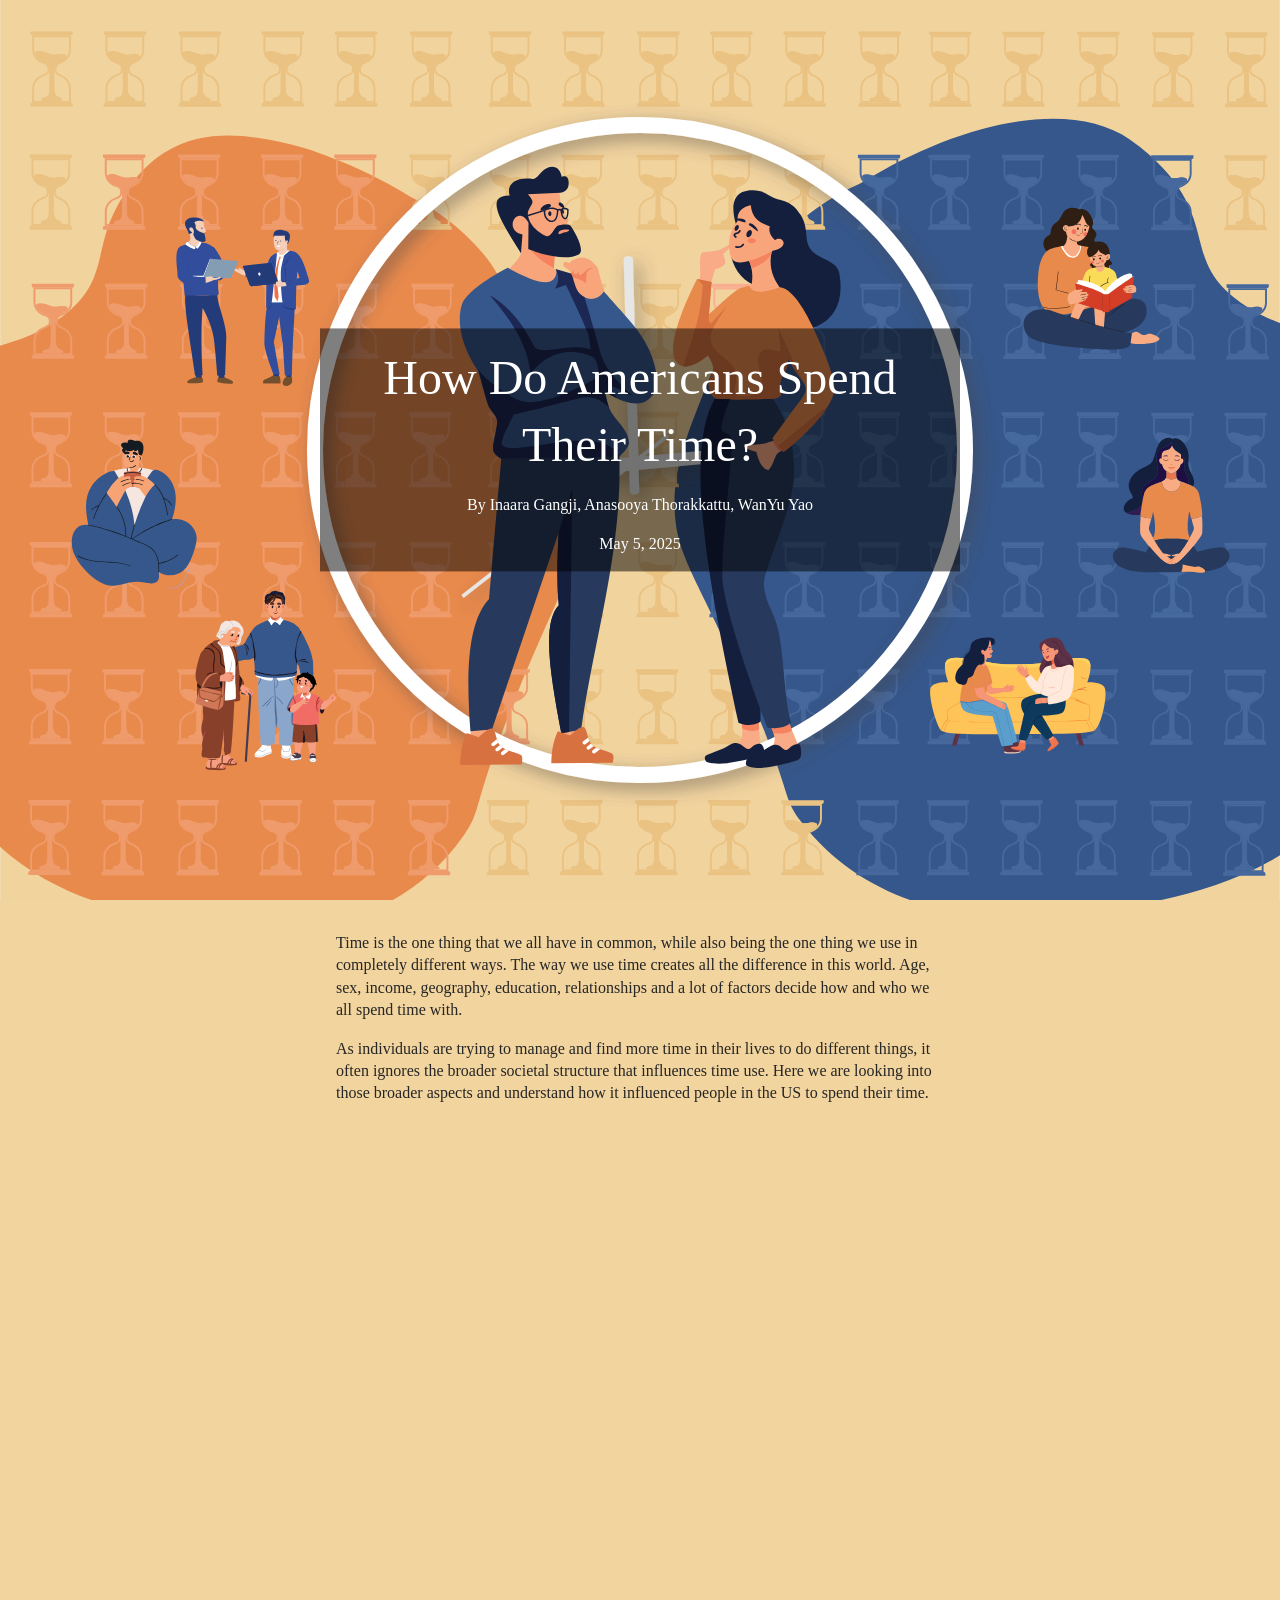
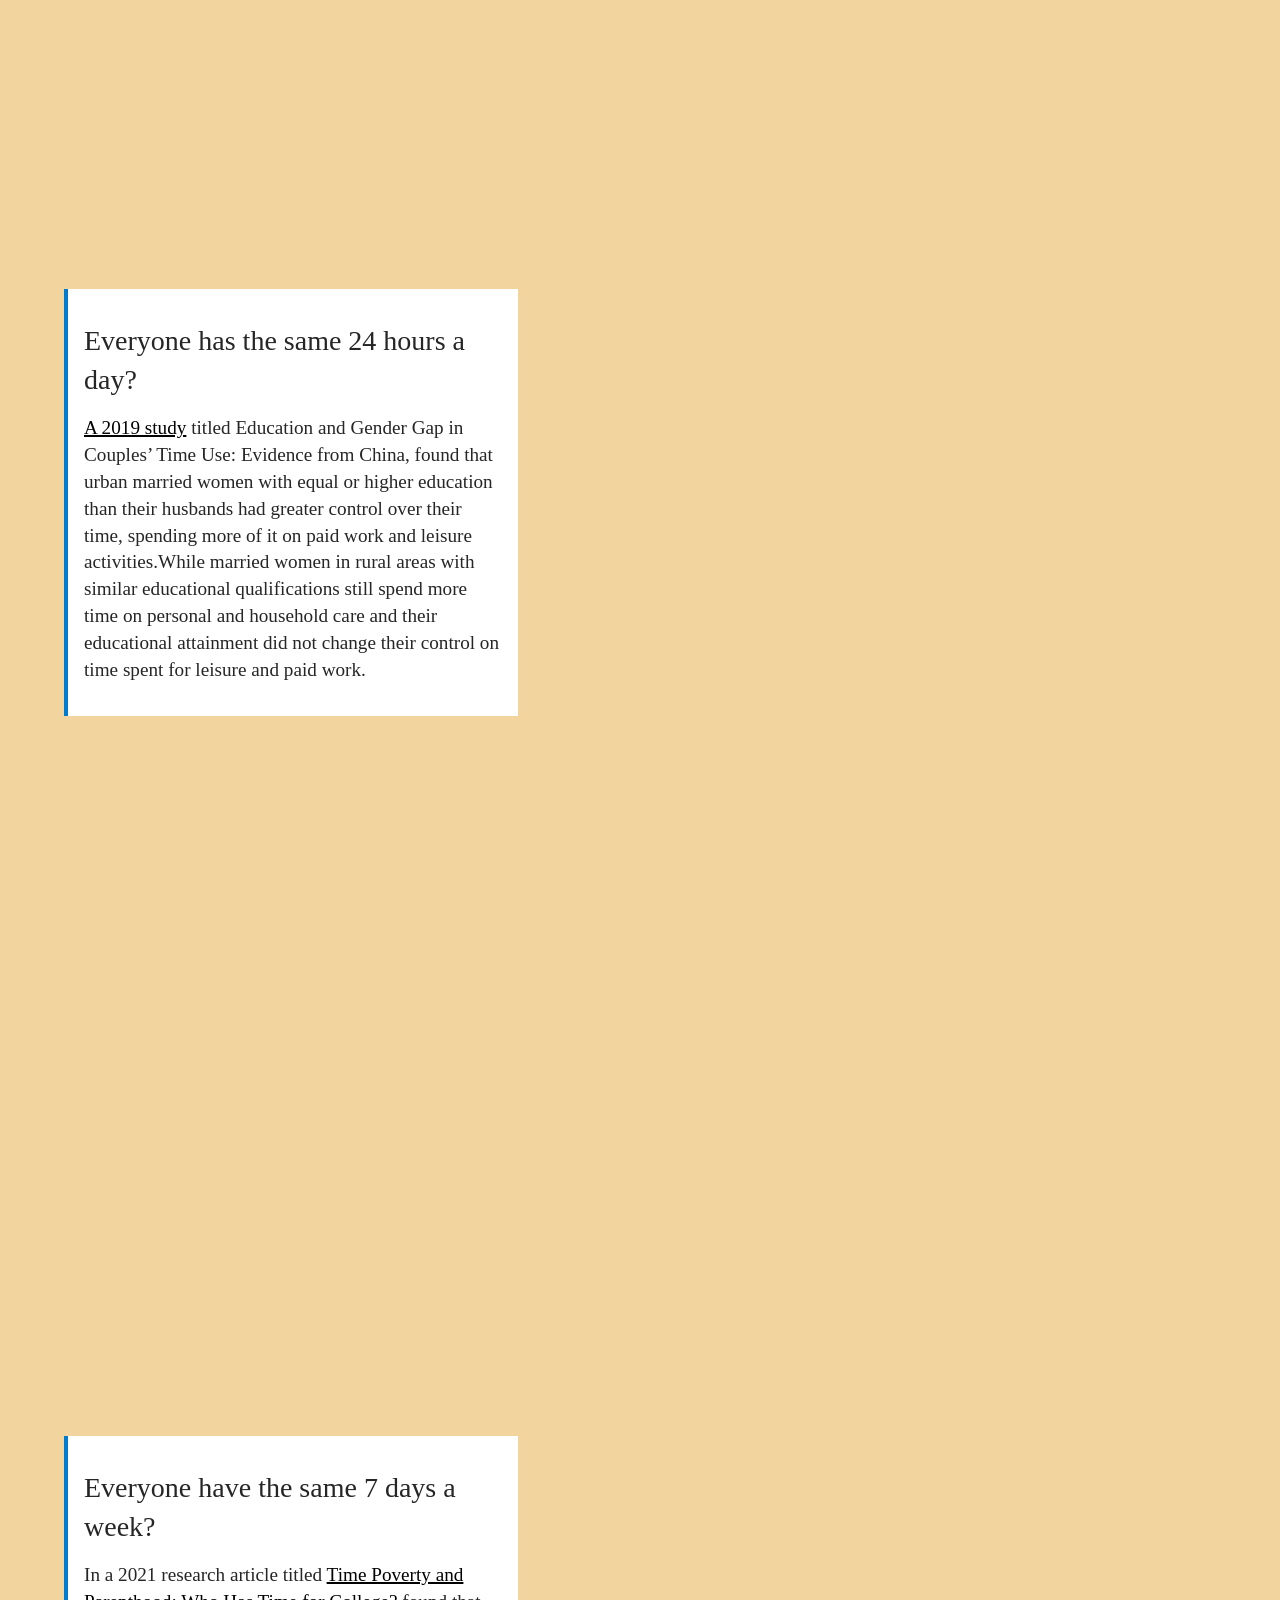
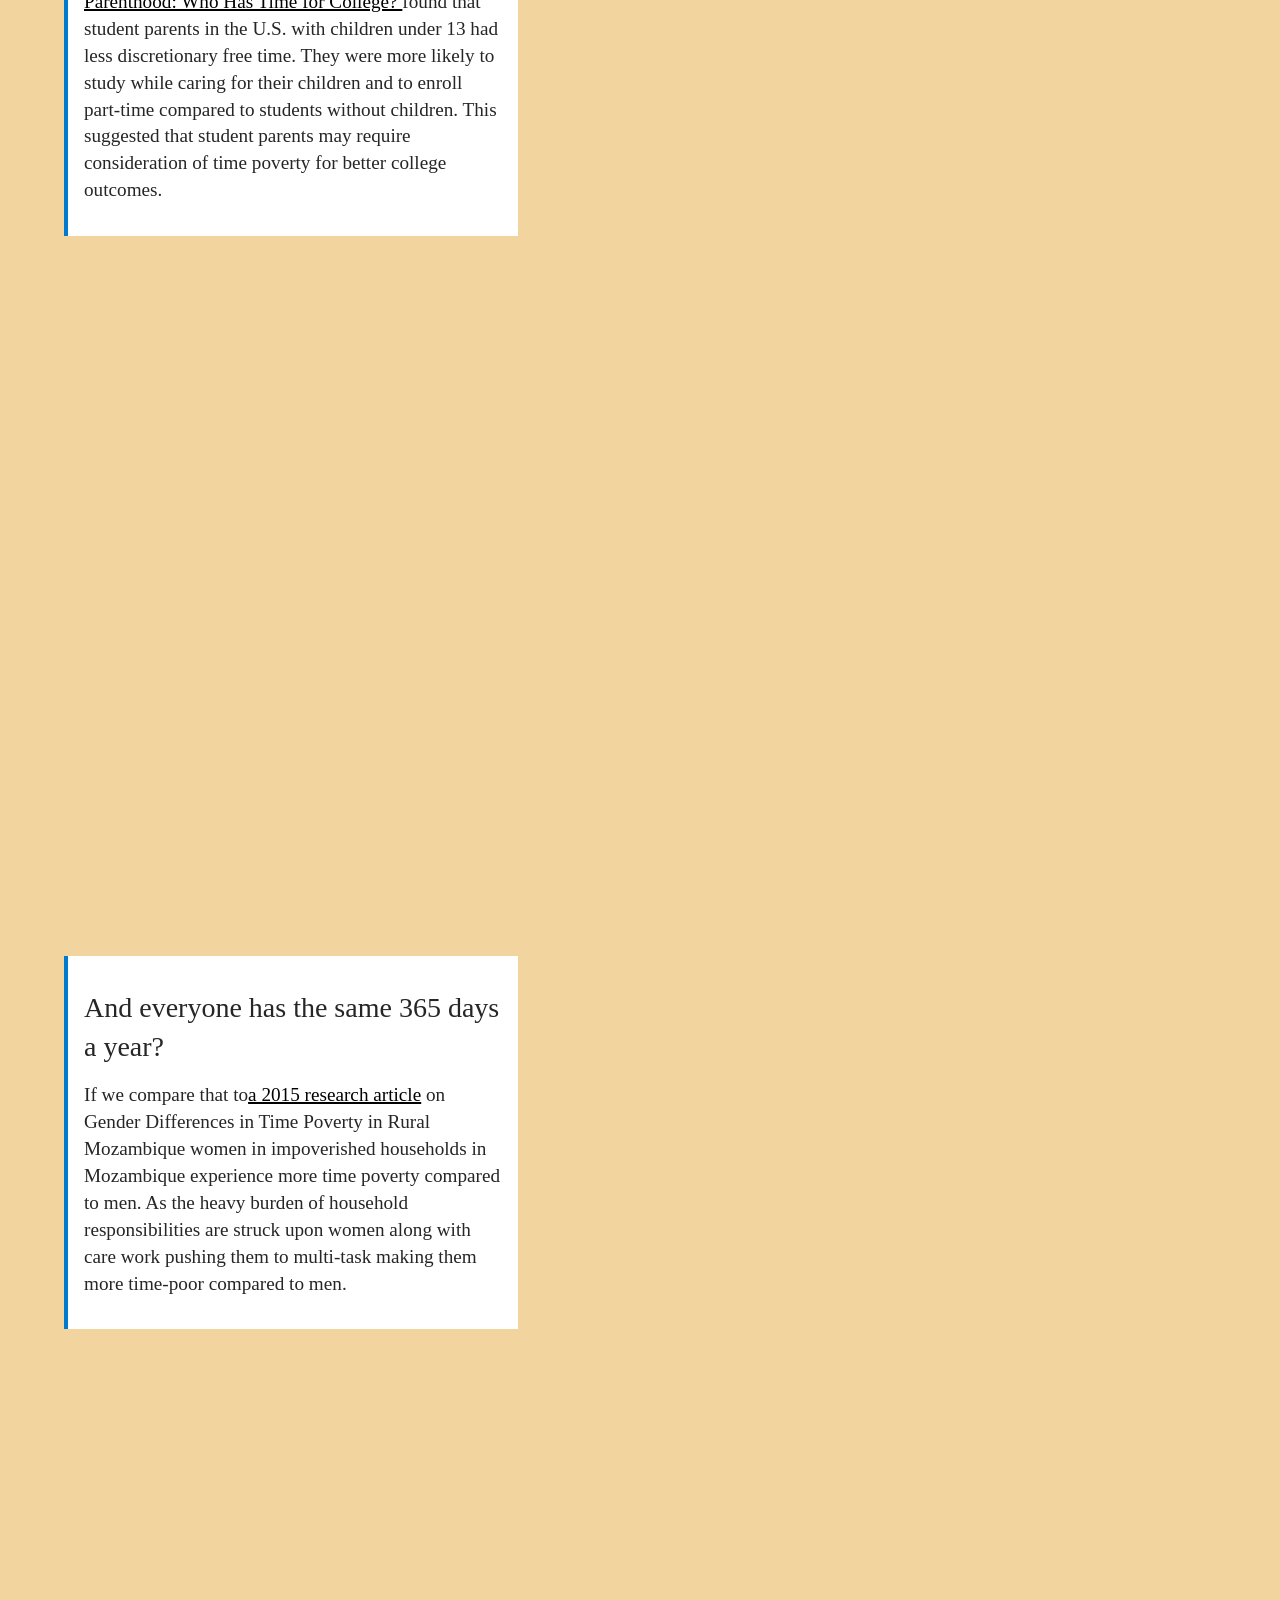
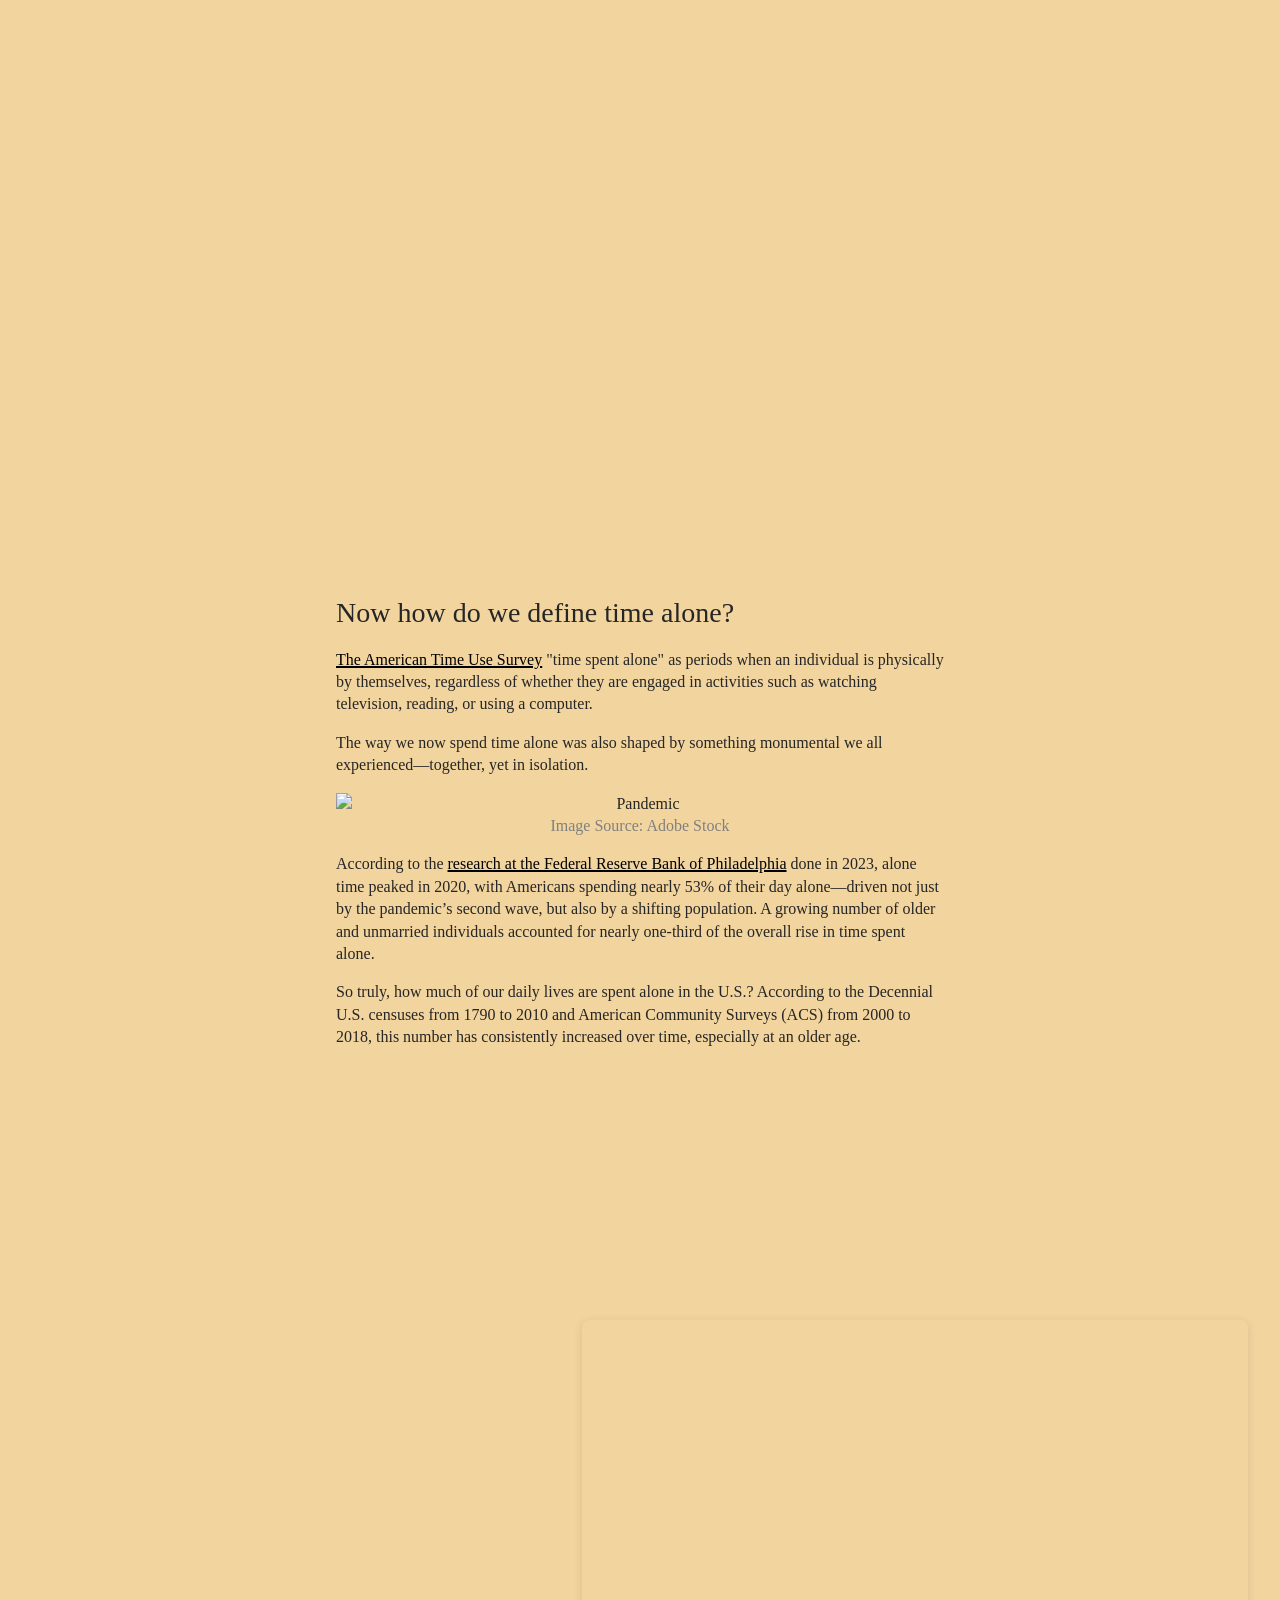
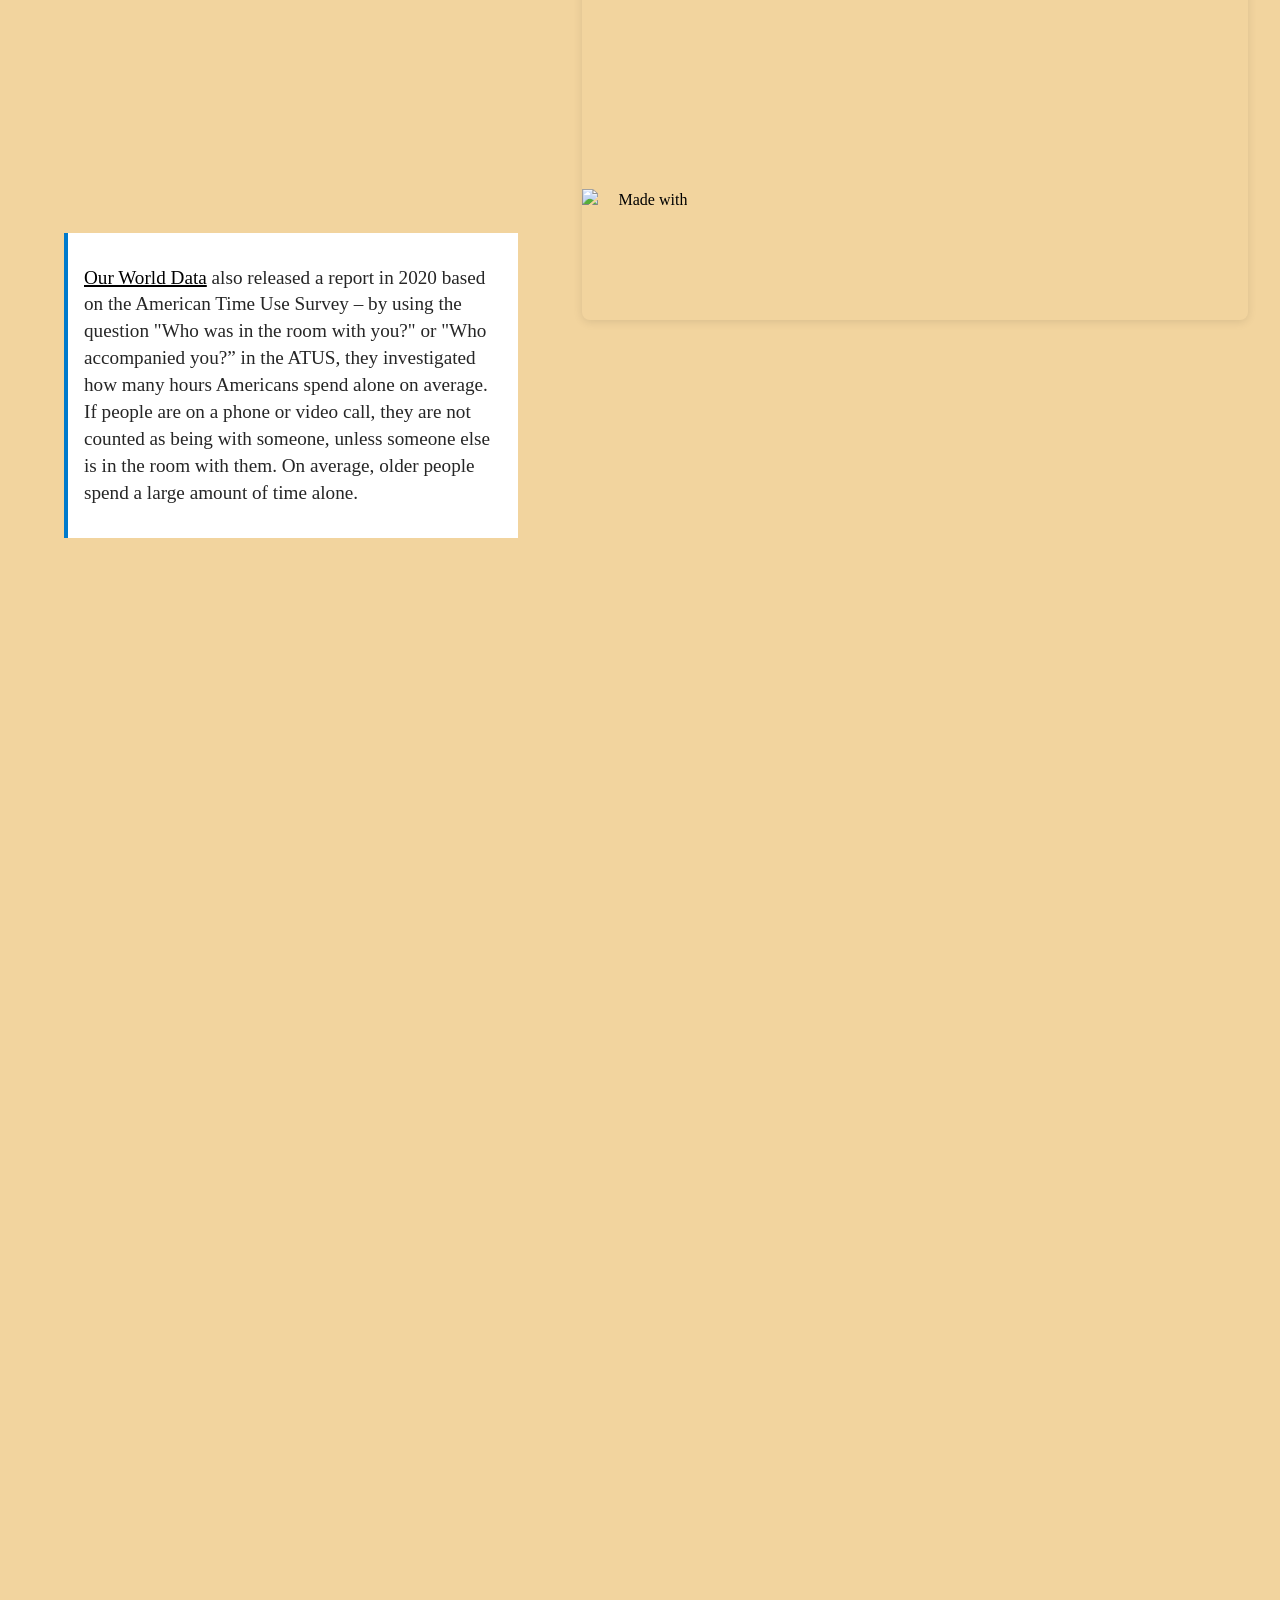
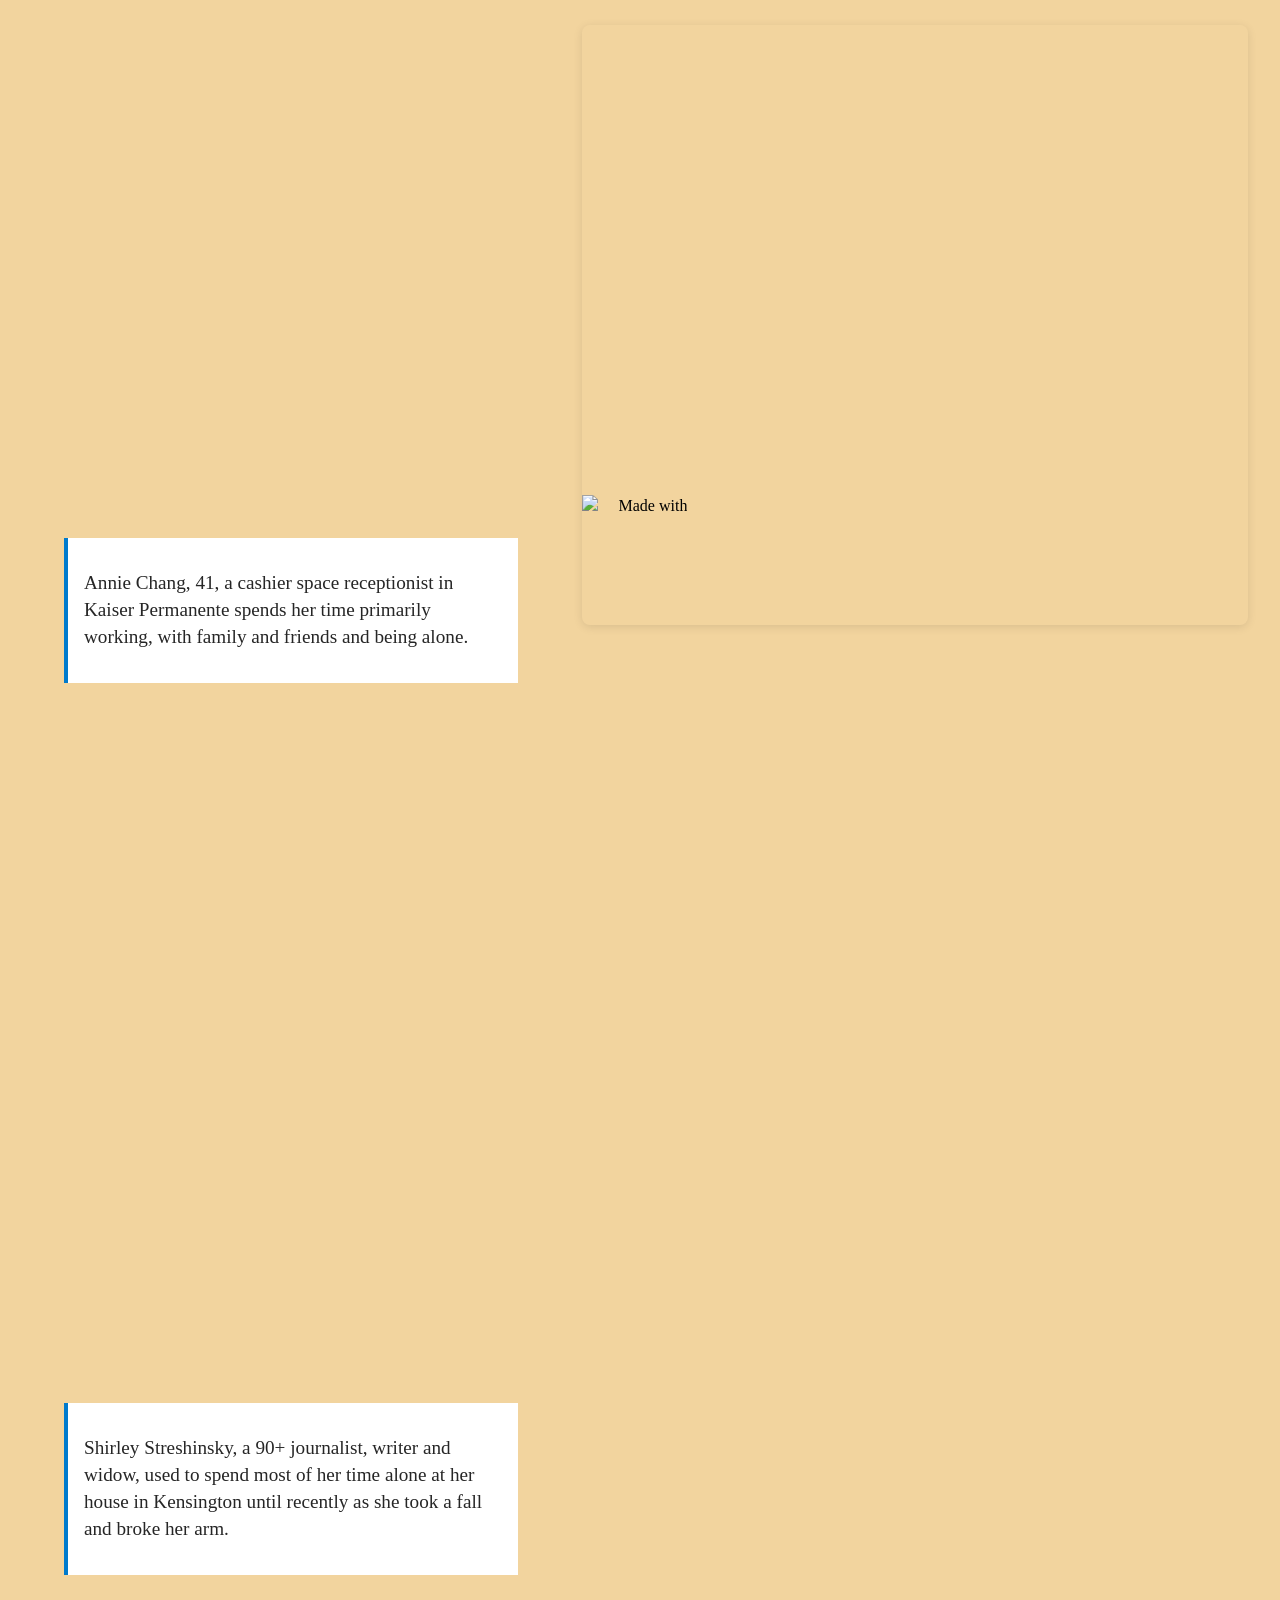
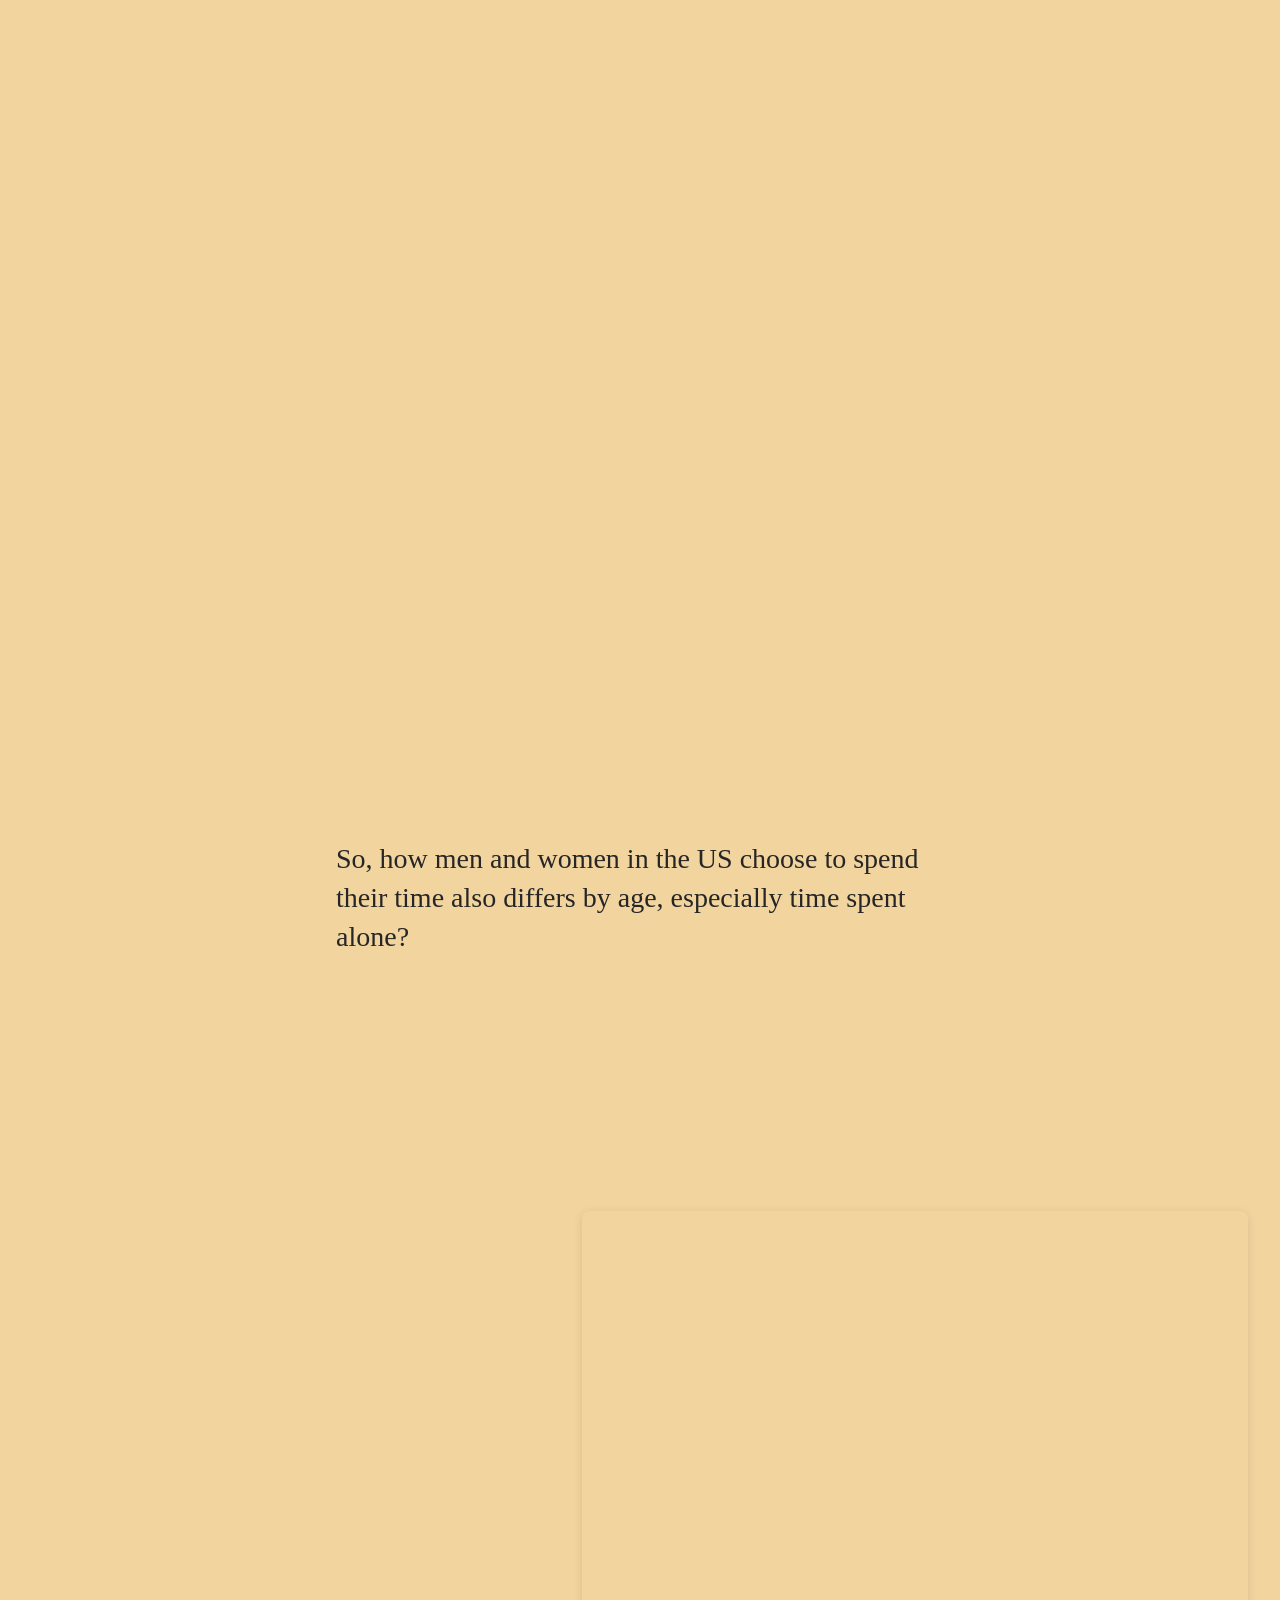
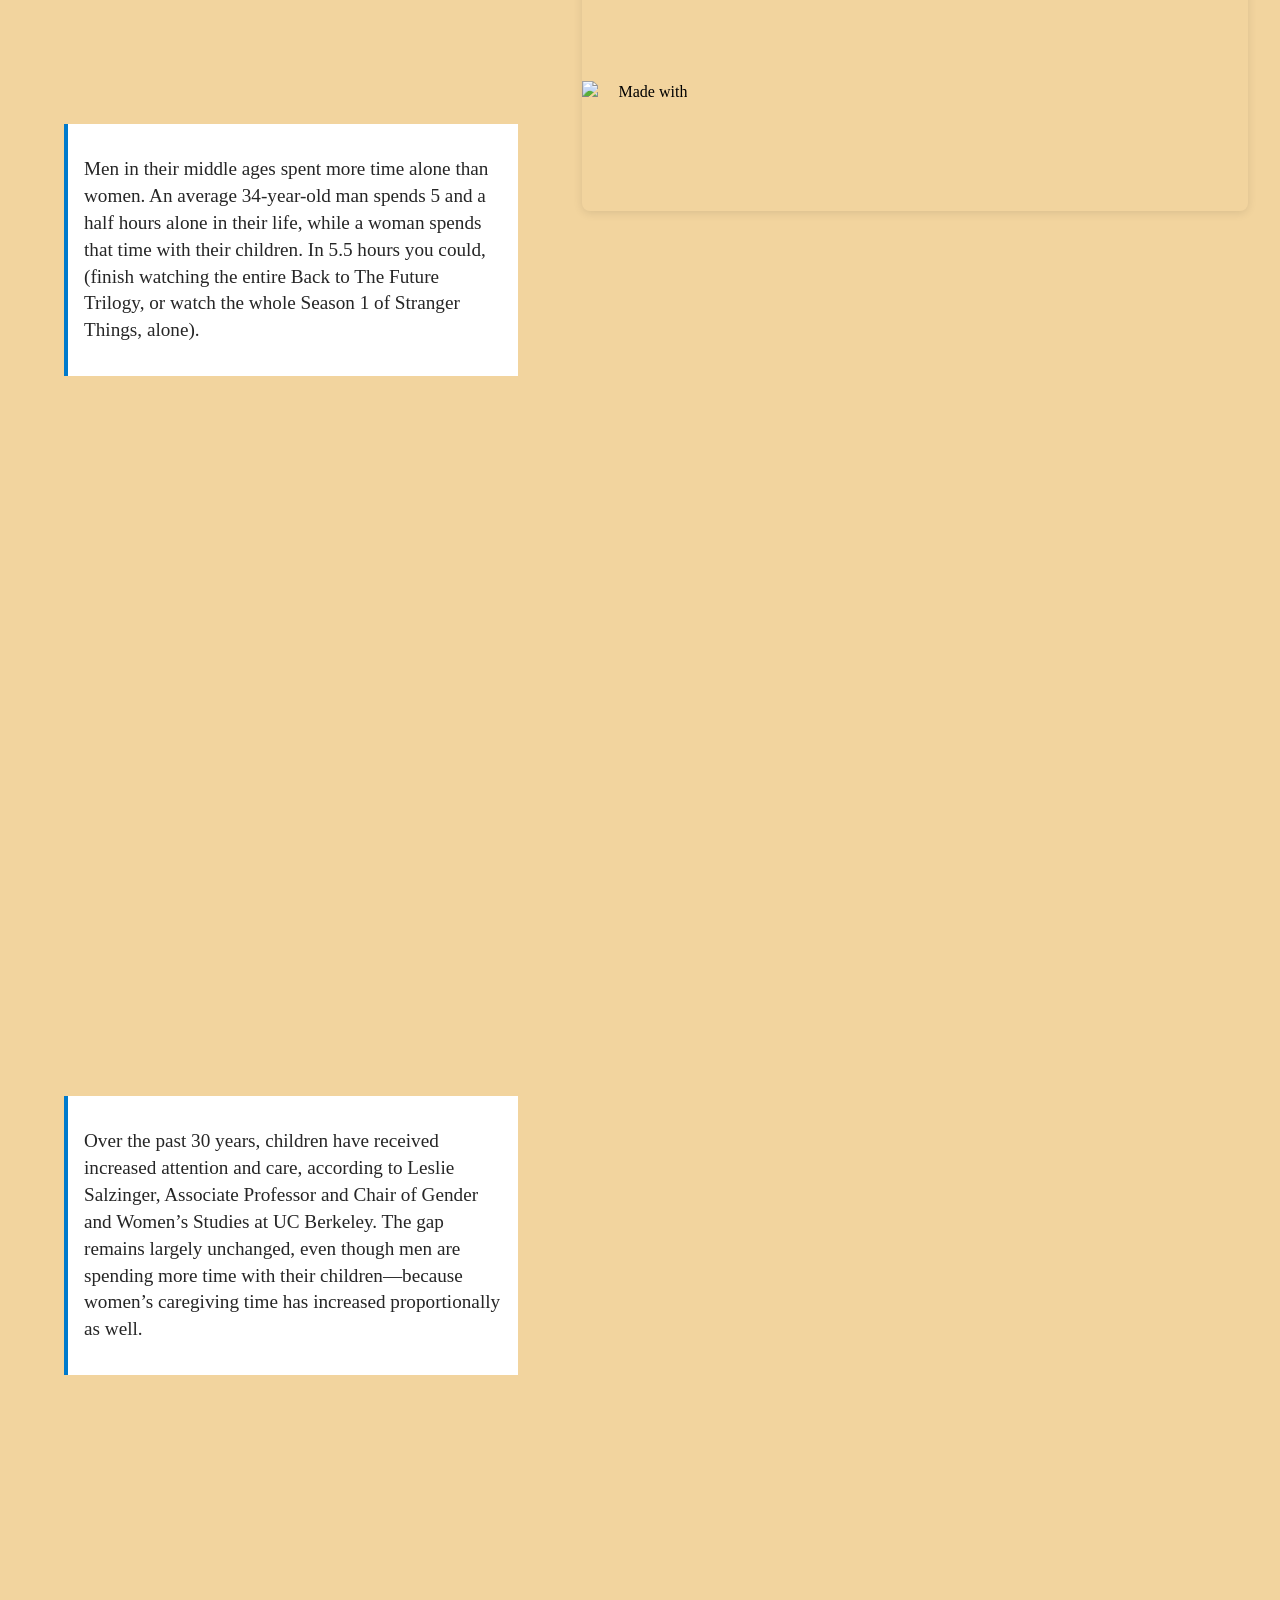
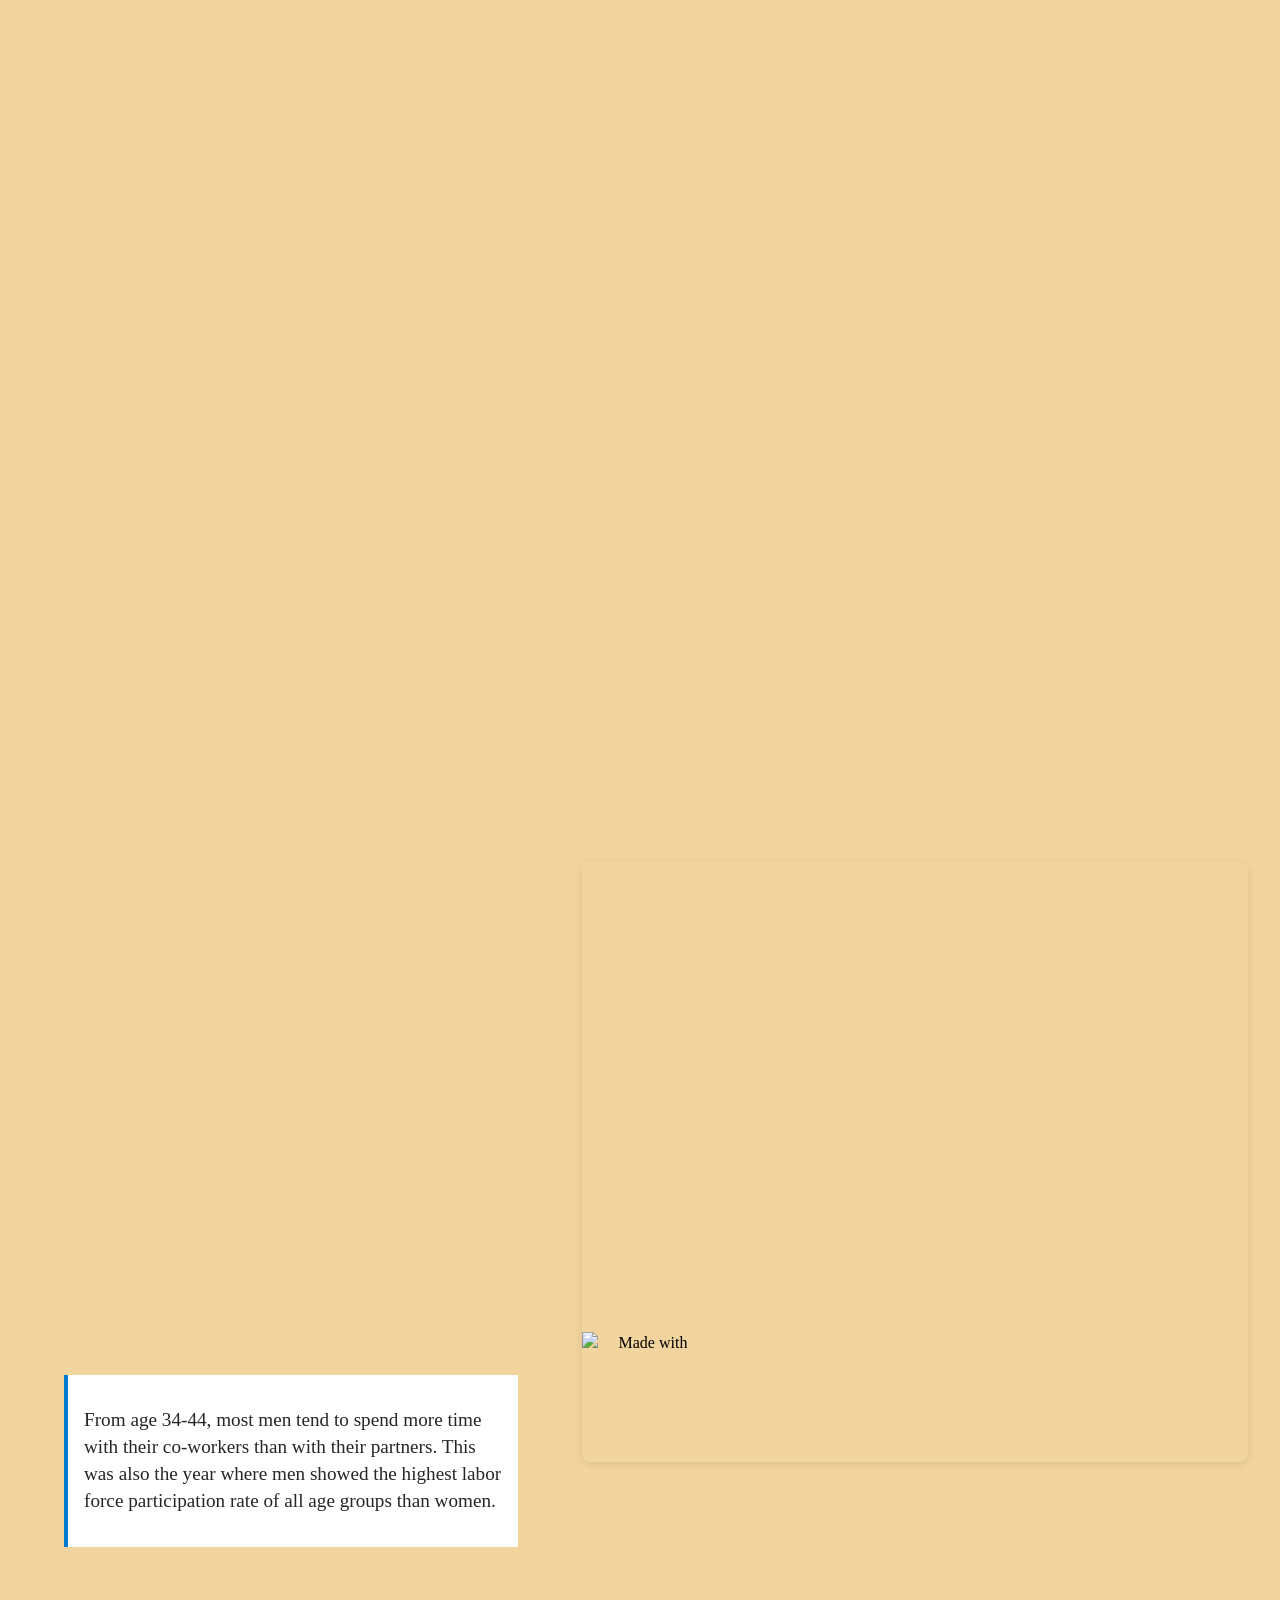
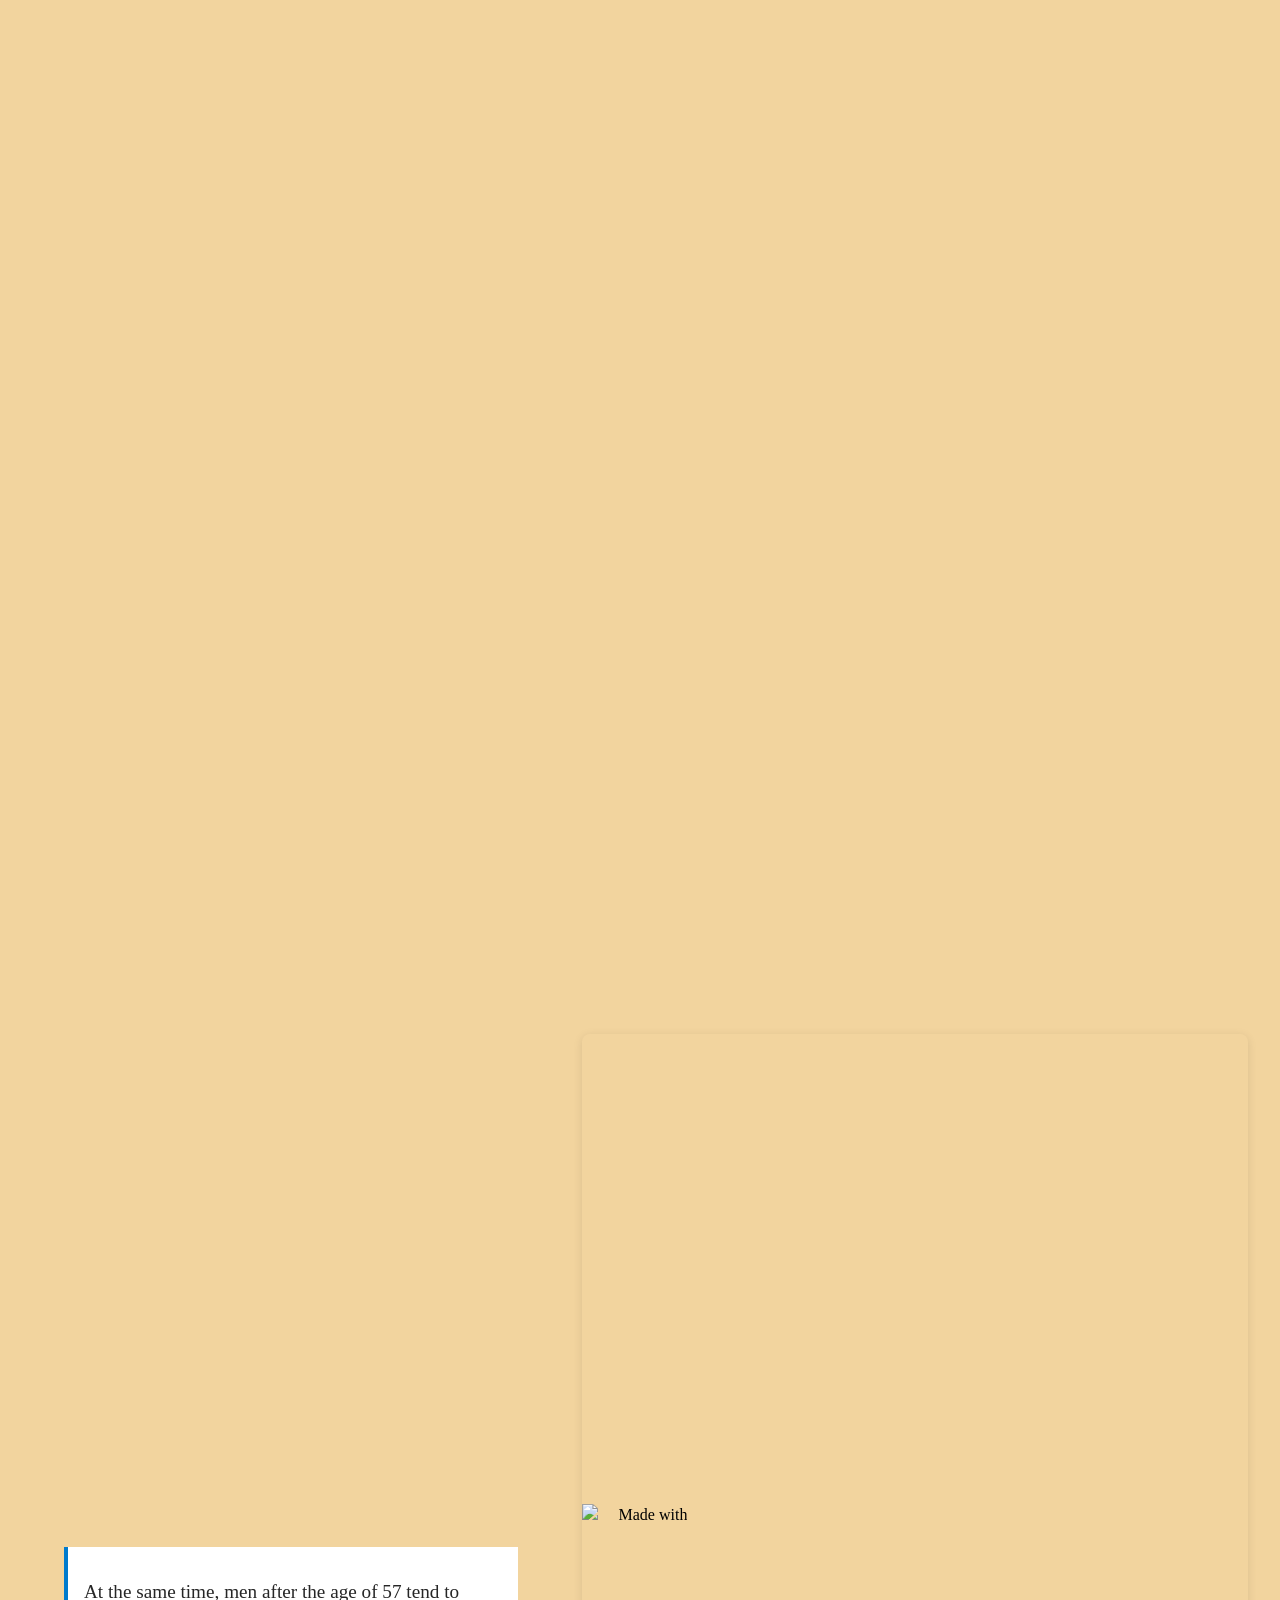
==== commit 2bbba797: "update github pages" ====
--- a/docs/index.html
+++ b/docs/index.html
@@ -9,29 +9,29 @@
 		<link href="./_app/immutable/assets/0.DfxhmisX.css" rel="stylesheet">
 		<link href="./_app/immutable/assets/2.7ycgo_fN.css" rel="stylesheet">
 		<link href="./_app/immutable/assets/Scrolly.ZI1Fy6hw.css" rel="stylesheet">
-		<link rel="modulepreload" href="./_app/immutable/entry/start.DozYAV_z.js">
-		<link rel="modulepreload" href="./_app/immutable/chunks/CUZVOxUw.js">
+		<link rel="modulepreload" href="./_app/immutable/entry/start.DkZtIV58.js">
+		<link rel="modulepreload" href="./_app/immutable/chunks/CjwFigay.js">
 		<link rel="modulepreload" href="./_app/immutable/chunks/Balg73jO.js">
 		<link rel="modulepreload" href="./_app/immutable/chunks/C50NDCZi.js">
 		<link rel="modulepreload" href="./_app/immutable/chunks/BJIPiEye.js">
-		<link rel="modulepreload" href="./_app/immutable/entry/app.CrR2y0AO.js">
+		<link rel="modulepreload" href="./_app/immutable/entry/app.7pHfnMxA.js">
 		<link rel="modulepreload" href="./_app/immutable/chunks/BVrIUHq8.js">
 		<link rel="modulepreload" href="./_app/immutable/chunks/D3JSOOV3.js">
 		<link rel="modulepreload" href="./_app/immutable/chunks/CITJBX_8.js">
 		<link rel="modulepreload" href="./_app/immutable/nodes/0.meQdzRLi.js">
 		<link rel="modulepreload" href="./_app/immutable/chunks/BpSHJ8Cv.js">
-		<link rel="modulepreload" href="./_app/immutable/nodes/2.Bl-tX0d6.js">
+		<link rel="modulepreload" href="./_app/immutable/nodes/2.BVQCkCgU.js">
 		<link rel="modulepreload" href="./_app/immutable/chunks/DGUUavpN.js"><!--[--><meta name="description" content="Description TK"> <meta name="author" content="The Pudding"> <meta name="news_keywords" content=""> <meta property="og:title" content="Title TK"> <meta property="og:site_name" content="The Pudding"> <meta property="og:url" content="https://pudding.cool"> <meta property="og:description" content="Description TK"> <meta property="og:type" content="article"> <meta property="og:locale" content="en_US"> <meta property="og:image" content="https://pudding.cool/assets/social-facebook.jpg"> <meta property="og:image:type" content="image/jpeg"> <meta property="og:image:width" content="1200"> <meta property="og:image:height" content="628"> <meta name="twitter:card" content="summary_large_image"> <meta name="twitter:site" content="https://pudding.cool"> <meta name="twitter:creator" content="@puddingviz"> <meta name="twitter:title" content="Title TK"> <meta name="twitter:description" content="Description TK"> <meta name="twitter:image:src" content="https://pudding.cool/assets/social-twitter.jpg"> <meta name="robots" content="max-image-preview:large"> <link rel="canonical" href="https://pudding.cool/"> <!--[--><link rel="preload" href="https://pudding.cool/assets/fonts/tiempos/TiemposTextWeb-Regular.woff2" as="font" type="font/woff2" crossorigin=""><link rel="preload" href="https://pudding.cool/assets/fonts/tiempos/TiemposTextWeb-Bold.woff2" as="font" type="font/woff2" crossorigin=""><link rel="preload" href="https://pudding.cool/assets/fonts/atlas/AtlasGrotesk-Regular-Web.woff2" as="font" type="font/woff2" crossorigin=""><link rel="preload" href="https://pudding.cool/assets/fonts/atlas/AtlasGrotesk-Bold-Web.woff2" as="font" type="font/woff2" crossorigin=""><!--]--><!--]--><title>Title TK</title>
 </head>
 
 <body>
 	<a href="#content" class="skip-to-main">Skip to main content</a>
-	<div><!--[--><!--[--><!----><header></header><!----> <main id="content"><!----><!----> <div class="hero svelte-geki7z"><!--[!--><img src="/demo/assets/cover-image.svg" alt="How Americans Spend Their Time Cover Image" class="svelte-geki7z"><!--]--> <div class="text svelte-geki7z"><!--[--><h1><!---->How Do Americans Spend Their Time?<!----></h1><!--]--> <!--[!--><!--]--> <!--[--><p><!---->By Inaara Gangji, Anasooya Thorakkattu, WanYu Yao<!----></p><!--]--> <!--[--><p><!---->May 5, 2025<!----></p><!--]--></div></div><!---->  <div class="container svelte-cdeepk"><div class="text svelte-cdeepk"><p>Time is the one thing that we all have in common, while also being the one thing we use in completely different ways. The way we use time creates all the difference in this world. Age, sex, income, geography, education, relationships and a lot of factors decide how and who we all spend time with.</p> <p>As individuals are trying to manage and find more time in their lives to do different things, it often ignores the broader societal structure that influences time use. Here we are looking into those broader aspects and understand how it influenced people in the US to spend their time.</p></div>  <section class="svelte-cdeepk"><div class="left svelte-cdeepk"><div><!--[--><!--[--><div class="step svelte-cdeepk "><p><!----><h3>Everyone has the same 24 hours a day?</h3>
+	<div><!--[--><!--[--><!----><header></header><!----> <main id="content"><!----><!----> <div class="hero svelte-geki7z"><!--[!--><img src="assets/cover-image.svg" alt="How Americans Spend Their Time Cover Image" class="svelte-geki7z"><!--]--> <div class="text svelte-geki7z"><!--[--><h1><!---->How Do Americans Spend Their Time?<!----></h1><!--]--> <!--[!--><!--]--> <!--[--><p><!---->By Inaara Gangji, Anasooya Thorakkattu, WanYu Yao<!----></p><!--]--> <!--[--><p><!---->May 5, 2025<!----></p><!--]--></div></div><!---->  <div class="container svelte-cdeepk"><div class="text svelte-cdeepk"><p>Time is the one thing that we all have in common, while also being the one thing we use in completely different ways. The way we use time creates all the difference in this world. Age, sex, income, geography, education, relationships and a lot of factors decide how and who we all spend time with.</p> <p>As individuals are trying to manage and find more time in their lives to do different things, it often ignores the broader societal structure that influences time use. Here we are looking into those broader aspects and understand how it influenced people in the US to spend their time.</p></div>  <section class="svelte-cdeepk"><div class="left svelte-cdeepk"><div><!--[--><!--[--><div class="step svelte-cdeepk "><p><!----><h3>Everyone has the same 24 hours a day?</h3>
 		 <p><a href="https://www.tandfonline.com/doi/abs/10.1080/17516234.2019.1632018?casa_token=7jYJ7gOUwuIAAAAA:MveJfYozt1Tze4mCheA_3T-0Ia65QcJuzR63dTf2jSpy243KPGleAl2KRP-tpbJhRs0NEtuKrdU" target="_blank" rel="noopener noreferrer">A 2019 study</a> titled Education and Gender Gap in Couples’ Time Use: Evidence from China, found that urban married women with equal or higher education than their husbands had greater control over their time, spending more of it on paid work and leisure activities.While married women in rural areas with similar educational qualifications still spend more time on personal and household care and their educational attainment did not change their control on time spent for leisure and paid work.</p><!----></p></div><!--]--><!--[--><div class="step svelte-cdeepk "><p><!----><h3>Everyone have the same 7 days a week?</h3>
 		 <p>In a 2021 research article titled <a href="https://journals.sagepub.com/doi/10.1177/23328584211011608" target="_blank" rel="noopener noreferrer"> Time Poverty and Parenthood: Who Has Time for College? </a> found that student parents in the U.S. with children under 13 had less discretionary free time. They were more likely to study while caring for their children and to enroll part-time compared to students without children. This suggested that student parents may require consideration of time poverty for better college outcomes.</p><!----></p></div><!--]--><!--[--><div class="step svelte-cdeepk "><p><!----><h3>And everyone has the same 365 days a year?</h3>
-		 <p>If we compare that to<a href="https://www.tandfonline.com/doi/abs/10.1080/00346764.2015.1035909?casa_token=cKeBdCFv7QAAAAAA:crRGerzYMNXbl3Ef5vF8OZwQfTeO8VPXU4rmqsS3AqynF7DvC0aF_uDKjFdz4MgRfF9jIr7BbI8" target="_blank" rel="noopener noreferrer">a 2015 research article</a> on Gender Differences in Time Poverty in Rural Mozambique women in impoverished households in Mozambique experience more time poverty compared to men. As the heavy burden of household responsibilities are struck upon women along with care work pushing them to multi-task making them more time-poor compared to men.</p><!----></p></div><!--]--><!--]--><!----></div><!----></div> <div class="right svelte-cdeepk"><div class="right-inner svelte-cdeepk"><!--[!--><!--[!--><!--[!--><!--]--><!--]--><!--]--></div></div></section> <!--[!--><!--]--> <div class="text svelte-cdeepk"><h3 class="svelte-cdeepk">Now how do we define time alone?</h3> <p><a href="https://www.bls.gov/tus/">The American Time Use Survey</a> "time spent alone" as periods when an individual is physically by themselves, regardless of whether they are engaged in activities such as watching television, reading, or using a computer.</p> <p>The way we now spend time alone was also shaped by something monumental we all experienced—together, yet in isolation.</p> <figure style="text-align: center;"><img src="/demo/assets/pandemic.jpeg" alt="Pandemic" style="max-width: 100%;" class="svelte-cdeepk"> <figcaption style="color: grey;">Image Source: Adobe Stock</figcaption></figure> <p>According to the <a href="https://enghinatalay.github.io/ei23.pdf">research at the Federal Reserve Bank of Philadelphia</a> done in 2023, alone time peaked in 2020, with Americans spending nearly 53% of their day alone—driven not just by the pandemic’s second wave, but also by a shifting population. A growing number of older and unmarried individuals accounted for nearly one-third of the overall rise in time spent alone.</p> <p>So truly, how much of our daily lives are spent alone in the U.S.? According to the Decennial U.S. censuses from 1790 to 2010 and American Community Surveys (ACS) from 2000 to 2018, this number has consistently increased over time, especially at an older age.</p></div>  <section class="svelte-cdeepk"><div class="left svelte-cdeepk"><div><!--[--><div class="step svelte-cdeepk "><p><!----><p><a href="https://ourworldindata.org/time-use" target="_blank" rel="noopener noreferrer">Our World Data</a> also released a report in 2020 based on the American Time Use Survey – by using the question "Who was in the room with you?" or "Who accompanied you?” in the ATUS, they investigated how many hours Americans spend alone on average. If people are on a phone or video call, they are not counted as being with someone, unless someone else is in the room with them. On average, older people spend a large amount of time alone.</p><!----></p></div><!--]--><!----></div><!----></div> <div class="right svelte-cdeepk"><div class="right-inner svelte-cdeepk"><div class="flourish-wrapper svelte-cdeepk"><iframe src="https://flo.uri.sh/visualisation/22900966/embed" title="Interactive or visual content" class="flourish-embed-iframe svelte-cdeepk" frameborder="0" scrolling="no" style="width:100%;height:600px;" sandbox="allow-same-origin allow-forms allow-scripts allow-downloads allow-popups allow-popups-to-escape-sandbox allow-top-navigation-by-user-activation"></iframe><div style="width:100%!;margin-top:4px!important;text-align:right!important;"><a class="flourish-credit" href="https://public.flourish.studio/visualisation/22900966/?utm_source=embed&amp;utm_campaign=visualisation/22900966" target="_top" style="text-decoration:none!important"><img alt="Made with Flourish" src="https://public.flourish.studio/resources/made_with_flourish.svg" style="width:105px!important;height:16px!important;border:none!important;margin:0!important;" class="svelte-cdeepk"></a></div></div></div></div></section> <section class="svelte-cdeepk"><div class="left svelte-cdeepk"><div><!--[--><div class="step svelte-cdeepk "><p>Annie Chang, 41, a cashier space receptionist in Kaiser Permanente spends her time primarily working, with family and friends and being alone.</p></div><div class="step svelte-cdeepk "><p>Shirley Streshinsky, a 90+ journalist, writer and widow, used to spend most of her time alone at her house in Kensington until recently as she took a fall and broke her arm.</p></div><!--]--><!----></div><!----></div> <div class="right svelte-cdeepk"><div class="right-inner svelte-cdeepk"><div class="flourish-wrapper svelte-cdeepk"><iframe src="https://flo.uri.sh/visualisation/22999902/embed" title="Interactive or visual content" class="flourish-embed-iframe svelte-cdeepk" frameborder="0" scrolling="no" style="width:100%;height:600px;" sandbox="allow-same-origin allow-forms allow-scripts allow-downloads allow-popups allow-popups-to-escape-sandbox allow-top-navigation-by-user-activation"></iframe><div style="width:100%!;margin-top:4px!important;text-align:right!important;"><a class="flourish-credit" href="https://public.flourish.studio/visualisation/22999902/?utm_source=embed&amp;utm_campaign=visualisation/22999902" target="_top" style="text-decoration:none!important"><img alt="Made with Flourish" src="https://public.flourish.studio/resources/made_with_flourish.svg" style="width:105px!important;height:16px!important;border:none!important;margin:0!important;" class="svelte-cdeepk"></a></div></div></div></div></section> <div class="text svelte-cdeepk"><h3 class="svelte-cdeepk">So, how men and women in the US choose to spend their time also differs by age, especially time spent alone?</h3></div>  <section class="svelte-cdeepk"><div class="left svelte-cdeepk"><div><!--[--><div class="step svelte-cdeepk "><p>Men in their middle ages spent more time alone than women. An average 34-year-old man spends 5 and a half hours alone in their life, while a woman spends that time with their children. In 5.5 hours you could, (finish watching the entire Back to The Future Trilogy, or watch the whole Season 1 of Stranger Things, alone).</p></div><div class="step svelte-cdeepk "><p>Over the past 30 years, children have received increased attention and care, according to Leslie Salzinger, Associate Professor and Chair of Gender and Women’s Studies at UC Berkeley. The gap remains largely unchanged, even though men are spending more time with their children—because women’s caregiving time has increased proportionally as well.</p></div><!--]--><!----></div><!----></div> <div class="right svelte-cdeepk"><div class="right-inner svelte-cdeepk"><div class="flourish-wrapper svelte-cdeepk"><iframe src="https://flo.uri.sh/visualisation/22901347/embed" title="Interactive or visual content" class="flourish-embed-iframe svelte-cdeepk" frameborder="0" scrolling="no" style="width:100%;height:600px;" sandbox="allow-same-origin allow-forms allow-scripts allow-downloads allow-popups allow-popups-to-escape-sandbox allow-top-navigation-by-user-activation"></iframe><div style="width:100%!;margin-top:4px!important;text-align:right!important;"><a class="flourish-credit" href="https://public.flourish.studio/visualisation/22901347/?utm_source=embed&amp;utm_campaign=visualisation/22901347" target="_top" style="text-decoration:none!important"><img alt="Made with Flourish" src="https://public.flourish.studio/resources/made_with_flourish.svg" style="width:105px!important;height:16px!important;border:none!important;margin:0!important;" class="svelte-cdeepk"></a></div></div></div></div></section> <section class="svelte-cdeepk"><div class="left svelte-cdeepk"><div><!--[--><div class="step svelte-cdeepk "><p>From age 34-44, most men tend to spend more time with their co-workers than with their partners. This was also the year where men showed the highest labor force participation rate of all age groups than women.</p></div><!--]--><!----></div><!----></div> <div class="right svelte-cdeepk"><div class="right-inner svelte-cdeepk"><div class="flourish-wrapper svelte-cdeepk"><iframe src="https://flo.uri.sh/visualisation/22941340/embed" title="Interactive or visual content" class="flourish-embed-iframe svelte-cdeepk" frameborder="0" scrolling="no" style="width:100%;height:600px;" sandbox="allow-same-origin allow-forms allow-scripts allow-downloads allow-popups allow-popups-to-escape-sandbox allow-top-navigation-by-user-activation"></iframe><div style="width:100%!;margin-top:4px!important;text-align:right!important;"><a class="flourish-credit" href="https://public.flourish.studio/visualisation/22941340/?utm_source=embed&amp;utm_campaign=visualisation/22941340" target="_top" style="text-decoration:none!important"><img alt="Made with Flourish" src="https://public.flourish.studio/resources/made_with_flourish.svg" style="width:105px!important;height:16px!important;border:none!important;margin:0!important;" class="svelte-cdeepk"></a></div></div></div></div></section> <section class="svelte-cdeepk"><div class="left svelte-cdeepk"><div><!--[--><div class="step svelte-cdeepk "><p>At the same time, men after the age of 57 tend to show a continuous growth in the number of hours they spend with their partner going up to as high as 5 and half hours (now they can watch the whole Season 1 of Stranger Things together). This is because they are more likely to get remarried than women.</p></div><div class="step svelte-cdeepk "><p>While a woman spends most of her 30s with their children.</p></div><!--]--><!----></div><!----></div> <div class="right svelte-cdeepk"><div class="flourish-wrapper svelte-cdeepk"><iframe src="https://flo.uri.sh/visualisation/22941370/embed" title="Interactive or visual content" class="flourish-embed-iframe svelte-cdeepk" frameborder="0" scrolling="no" style="width:100%;height:600px;" sandbox="allow-same-origin allow-forms allow-scripts allow-downloads allow-popups allow-popups-to-escape-sandbox allow-top-navigation-by-user-activation"></iframe><div style="width:100%!;margin-top:4px!important;text-align:right!important;"><a class="flourish-credit" href="https://public.flourish.studio/visualisation/22941370/?utm_source=embed&amp;utm_campaign=visualisation/22941370" target="_top" style="text-decoration:none!important"><img alt="Made with Flourish" src="https://public.flourish.studio/resources/made_with_flourish.svg" style="width:105px!important;height:16px!important;border:none!important;margin:0!important;" class="svelte-cdeepk"></a></div></div></div></section> <section class="svelte-cdeepk"><div class="left svelte-cdeepk"><div><!--[--><div class="step svelte-cdeepk "><p>Over the past 30 years, children have received increased attention and care, according to Leslie Salzinger, associate professor and chair of Gender and Women’s Studies Department at UC Berkeley. The gap remains largely unchanged in caretaking between men and women, with women taking the brunt of it even though men are spending more time with their children in general. Gender stereotypes are still evident, said Salzinger, despite the emancipation of women.</p></div><div class="step svelte-cdeepk "><p>Women will, in general, also be more alone due to more caregiving responsibilities as they are more likely to be widows and outlive men, according to R. Gordon Rinderknecht, an associate behavioral scientist at RAND, who researches primarily focuses on how people spend their time—especially as it relates to social isolation, loneliness, and inequality.</p></div><!--]--><!----></div><!----></div> <div class="right svelte-cdeepk"><div class="right-inner svelte-cdeepk"><div class="flourish-wrapper svelte-cdeepk"><iframe src="https://flo.uri.sh/visualisation/22941304/embed" title="Interactive or visual content" class="flourish-embed-iframe svelte-cdeepk" frameborder="0" scrolling="no" style="width:100%;height:600px;" sandbox="allow-same-origin allow-forms allow-scripts allow-downloads allow-popups allow-popups-to-escape-sandbox allow-top-navigation-by-user-activation"></iframe><div style="width:100%!;margin-top:4px!important;text-align:right!important;"><a class="flourish-credit" href="https://public.flourish.studio/visualisation/22941304/?utm_source=embed&amp;utm_campaign=visualisation/22941304" target="_top" style="text-decoration:none!important"><img alt="Made with Flourish" src="https://public.flourish.studio/resources/made_with_flourish.svg" style="width:105px!important;height:16px!important;border:none!important;margin:0!important;" class="svelte-cdeepk"></a></div></div></div></div></section> <section class="svelte-cdeepk"><div class="left svelte-cdeepk"><div><!--[--><div class="step svelte-cdeepk "><p><!----><h3>So why do women tend to stay alone more only when older?</h3>
+		 <p>If we compare that to<a href="https://www.tandfonline.com/doi/abs/10.1080/00346764.2015.1035909?casa_token=cKeBdCFv7QAAAAAA:crRGerzYMNXbl3Ef5vF8OZwQfTeO8VPXU4rmqsS3AqynF7DvC0aF_uDKjFdz4MgRfF9jIr7BbI8" target="_blank" rel="noopener noreferrer">a 2015 research article</a> on Gender Differences in Time Poverty in Rural Mozambique women in impoverished households in Mozambique experience more time poverty compared to men. As the heavy burden of household responsibilities are struck upon women along with care work pushing them to multi-task making them more time-poor compared to men.</p><!----></p></div><!--]--><!--]--><!----></div><!----></div> <div class="right svelte-cdeepk"><div class="right-inner svelte-cdeepk"><!--[!--><!--[!--><!--[!--><!--]--><!--]--><!--]--></div></div></section> <!--[!--><!--]--> <div class="text svelte-cdeepk"><h3 class="svelte-cdeepk">Now how do we define time alone?</h3> <p><a href="https://www.bls.gov/tus/">The American Time Use Survey</a> "time spent alone" as periods when an individual is physically by themselves, regardless of whether they are engaged in activities such as watching television, reading, or using a computer.</p> <p>The way we now spend time alone was also shaped by something monumental we all experienced—together, yet in isolation.</p> <figure style="text-align: center;"><img src="/assets/pandemic.jpeg" alt="Pandemic" style="max-width: 100%;" class="svelte-cdeepk"> <figcaption style="color: grey;">Image Source: Adobe Stock</figcaption></figure> <p>According to the <a href="https://enghinatalay.github.io/ei23.pdf">research at the Federal Reserve Bank of Philadelphia</a> done in 2023, alone time peaked in 2020, with Americans spending nearly 53% of their day alone—driven not just by the pandemic’s second wave, but also by a shifting population. A growing number of older and unmarried individuals accounted for nearly one-third of the overall rise in time spent alone.</p> <p>So truly, how much of our daily lives are spent alone in the U.S.? According to the Decennial U.S. censuses from 1790 to 2010 and American Community Surveys (ACS) from 2000 to 2018, this number has consistently increased over time, especially at an older age.</p></div>  <section class="svelte-cdeepk"><div class="left svelte-cdeepk"><div><!--[--><div class="step svelte-cdeepk "><p><!----><p><a href="https://ourworldindata.org/time-use" target="_blank" rel="noopener noreferrer">Our World Data</a> also released a report in 2020 based on the American Time Use Survey – by using the question "Who was in the room with you?" or "Who accompanied you?” in the ATUS, they investigated how many hours Americans spend alone on average. If people are on a phone or video call, they are not counted as being with someone, unless someone else is in the room with them. On average, older people spend a large amount of time alone.</p><!----></p></div><!--]--><!----></div><!----></div> <div class="right svelte-cdeepk"><div class="right-inner svelte-cdeepk"><div class="flourish-wrapper svelte-cdeepk"><iframe src="https://flo.uri.sh/visualisation/22900966/embed" title="Interactive or visual content" class="flourish-embed-iframe svelte-cdeepk" frameborder="0" scrolling="no" style="width:100%;height:600px;" sandbox="allow-same-origin allow-forms allow-scripts allow-downloads allow-popups allow-popups-to-escape-sandbox allow-top-navigation-by-user-activation"></iframe><div style="width:100%!;margin-top:4px!important;text-align:right!important;"><a class="flourish-credit" href="https://public.flourish.studio/visualisation/22900966/?utm_source=embed&amp;utm_campaign=visualisation/22900966" target="_top" style="text-decoration:none!important"><img alt="Made with Flourish" src="https://public.flourish.studio/resources/made_with_flourish.svg" style="width:105px!important;height:16px!important;border:none!important;margin:0!important;" class="svelte-cdeepk"></a></div></div></div></div></section> <section class="svelte-cdeepk"><div class="left svelte-cdeepk"><div><!--[--><div class="step svelte-cdeepk "><p>Annie Chang, 41, a cashier space receptionist in Kaiser Permanente spends her time primarily working, with family and friends and being alone.</p></div><div class="step svelte-cdeepk "><p>Shirley Streshinsky, a 90+ journalist, writer and widow, used to spend most of her time alone at her house in Kensington until recently as she took a fall and broke her arm.</p></div><!--]--><!----></div><!----></div> <div class="right svelte-cdeepk"><div class="right-inner svelte-cdeepk"><div class="flourish-wrapper svelte-cdeepk"><iframe src="https://flo.uri.sh/visualisation/22999902/embed" title="Interactive or visual content" class="flourish-embed-iframe svelte-cdeepk" frameborder="0" scrolling="no" style="width:100%;height:600px;" sandbox="allow-same-origin allow-forms allow-scripts allow-downloads allow-popups allow-popups-to-escape-sandbox allow-top-navigation-by-user-activation"></iframe><div style="width:100%!;margin-top:4px!important;text-align:right!important;"><a class="flourish-credit" href="https://public.flourish.studio/visualisation/22999902/?utm_source=embed&amp;utm_campaign=visualisation/22999902" target="_top" style="text-decoration:none!important"><img alt="Made with Flourish" src="https://public.flourish.studio/resources/made_with_flourish.svg" style="width:105px!important;height:16px!important;border:none!important;margin:0!important;" class="svelte-cdeepk"></a></div></div></div></div></section> <div class="text svelte-cdeepk"><h3 class="svelte-cdeepk">So, how men and women in the US choose to spend their time also differs by age, especially time spent alone?</h3></div>  <section class="svelte-cdeepk"><div class="left svelte-cdeepk"><div><!--[--><div class="step svelte-cdeepk "><p>Men in their middle ages spent more time alone than women. An average 34-year-old man spends 5 and a half hours alone in their life, while a woman spends that time with their children. In 5.5 hours you could, (finish watching the entire Back to The Future Trilogy, or watch the whole Season 1 of Stranger Things, alone).</p></div><div class="step svelte-cdeepk "><p>Over the past 30 years, children have received increased attention and care, according to Leslie Salzinger, Associate Professor and Chair of Gender and Women’s Studies at UC Berkeley. The gap remains largely unchanged, even though men are spending more time with their children—because women’s caregiving time has increased proportionally as well.</p></div><!--]--><!----></div><!----></div> <div class="right svelte-cdeepk"><div class="right-inner svelte-cdeepk"><div class="flourish-wrapper svelte-cdeepk"><iframe src="https://flo.uri.sh/visualisation/22901347/embed" title="Interactive or visual content" class="flourish-embed-iframe svelte-cdeepk" frameborder="0" scrolling="no" style="width:100%;height:600px;" sandbox="allow-same-origin allow-forms allow-scripts allow-downloads allow-popups allow-popups-to-escape-sandbox allow-top-navigation-by-user-activation"></iframe><div style="width:100%!;margin-top:4px!important;text-align:right!important;"><a class="flourish-credit" href="https://public.flourish.studio/visualisation/22901347/?utm_source=embed&amp;utm_campaign=visualisation/22901347" target="_top" style="text-decoration:none!important"><img alt="Made with Flourish" src="https://public.flourish.studio/resources/made_with_flourish.svg" style="width:105px!important;height:16px!important;border:none!important;margin:0!important;" class="svelte-cdeepk"></a></div></div></div></div></section> <section class="svelte-cdeepk"><div class="left svelte-cdeepk"><div><!--[--><div class="step svelte-cdeepk "><p>From age 34-44, most men tend to spend more time with their co-workers than with their partners. This was also the year where men showed the highest labor force participation rate of all age groups than women.</p></div><!--]--><!----></div><!----></div> <div class="right svelte-cdeepk"><div class="right-inner svelte-cdeepk"><div class="flourish-wrapper svelte-cdeepk"><iframe src="https://flo.uri.sh/visualisation/22941340/embed" title="Interactive or visual content" class="flourish-embed-iframe svelte-cdeepk" frameborder="0" scrolling="no" style="width:100%;height:600px;" sandbox="allow-same-origin allow-forms allow-scripts allow-downloads allow-popups allow-popups-to-escape-sandbox allow-top-navigation-by-user-activation"></iframe><div style="width:100%!;margin-top:4px!important;text-align:right!important;"><a class="flourish-credit" href="https://public.flourish.studio/visualisation/22941340/?utm_source=embed&amp;utm_campaign=visualisation/22941340" target="_top" style="text-decoration:none!important"><img alt="Made with Flourish" src="https://public.flourish.studio/resources/made_with_flourish.svg" style="width:105px!important;height:16px!important;border:none!important;margin:0!important;" class="svelte-cdeepk"></a></div></div></div></div></section> <section class="svelte-cdeepk"><div class="left svelte-cdeepk"><div><!--[--><div class="step svelte-cdeepk "><p>At the same time, men after the age of 57 tend to show a continuous growth in the number of hours they spend with their partner going up to as high as 5 and half hours (now they can watch the whole Season 1 of Stranger Things together). This is because they are more likely to get remarried than women.</p></div><div class="step svelte-cdeepk "><p>While a woman spends most of her 30s with their children.</p></div><!--]--><!----></div><!----></div> <div class="right svelte-cdeepk"><div class="flourish-wrapper svelte-cdeepk"><iframe src="https://flo.uri.sh/visualisation/22941370/embed" title="Interactive or visual content" class="flourish-embed-iframe svelte-cdeepk" frameborder="0" scrolling="no" style="width:100%;height:600px;" sandbox="allow-same-origin allow-forms allow-scripts allow-downloads allow-popups allow-popups-to-escape-sandbox allow-top-navigation-by-user-activation"></iframe><div style="width:100%!;margin-top:4px!important;text-align:right!important;"><a class="flourish-credit" href="https://public.flourish.studio/visualisation/22941370/?utm_source=embed&amp;utm_campaign=visualisation/22941370" target="_top" style="text-decoration:none!important"><img alt="Made with Flourish" src="https://public.flourish.studio/resources/made_with_flourish.svg" style="width:105px!important;height:16px!important;border:none!important;margin:0!important;" class="svelte-cdeepk"></a></div></div></div></section> <section class="svelte-cdeepk"><div class="left svelte-cdeepk"><div><!--[--><div class="step svelte-cdeepk "><p>Over the past 30 years, children have received increased attention and care, according to Leslie Salzinger, associate professor and chair of Gender and Women’s Studies Department at UC Berkeley. The gap remains largely unchanged in caretaking between men and women, with women taking the brunt of it even though men are spending more time with their children in general. Gender stereotypes are still evident, said Salzinger, despite the emancipation of women.</p></div><div class="step svelte-cdeepk "><p>Women will, in general, also be more alone due to more caregiving responsibilities as they are more likely to be widows and outlive men, according to R. Gordon Rinderknecht, an associate behavioral scientist at RAND, who researches primarily focuses on how people spend their time—especially as it relates to social isolation, loneliness, and inequality.</p></div><!--]--><!----></div><!----></div> <div class="right svelte-cdeepk"><div class="right-inner svelte-cdeepk"><div class="flourish-wrapper svelte-cdeepk"><iframe src="https://flo.uri.sh/visualisation/22941304/embed" title="Interactive or visual content" class="flourish-embed-iframe svelte-cdeepk" frameborder="0" scrolling="no" style="width:100%;height:600px;" sandbox="allow-same-origin allow-forms allow-scripts allow-downloads allow-popups allow-popups-to-escape-sandbox allow-top-navigation-by-user-activation"></iframe><div style="width:100%!;margin-top:4px!important;text-align:right!important;"><a class="flourish-credit" href="https://public.flourish.studio/visualisation/22941304/?utm_source=embed&amp;utm_campaign=visualisation/22941304" target="_top" style="text-decoration:none!important"><img alt="Made with Flourish" src="https://public.flourish.studio/resources/made_with_flourish.svg" style="width:105px!important;height:16px!important;border:none!important;margin:0!important;" class="svelte-cdeepk"></a></div></div></div></div></section> <section class="svelte-cdeepk"><div class="left svelte-cdeepk"><div><!--[--><div class="step svelte-cdeepk "><p><!----><h3>So why do women tend to stay alone more only when older?</h3>
 		<figure class="quote-with-photo">
-			<img src="/demo/assets/Leslie-photo.jpg" alt="Photo of Expert" class="expert-photo">
+			<img src="/assets/Leslie-photo.jpg" alt="Photo of Expert" class="expert-photo">
 			<figcaption>
 				<blockquote>
 					<p>"[Women] live longer than their male partners and because they don’t have children to care for. I do think stereotypes do give you some information and we know that women spend more time with kids and the divorce rate has increased and women live longer than men, so that over time women are spending more time alone sort of seems baked into those patterns."</p>
@@ -40,20 +40,20 @@
 			</figcaption>
 		</figure><!----></p></div><div class="step svelte-cdeepk "><p><!----><p>Chang says she was more sociable in her 20s – besides working over 40 hours a week – hanging out with friends and her pet. When getting into 30s, she became more isolated but comfortable with the change. “I am very happy being alone as a single person, but sometimes craving to be with other people,” she said.</p><!----></p></div><div class="step svelte-cdeepk "><p><!----><p>Shirley is also quite content and almost used to being alone too although it does take her longer to do things at an older age. When younger, she decided to forego her first marriage for her career because she was young but decided to take on most of the caregiving in her second marriage as her partner traveled. He passed away when she was 68.</p><!----></p></div><!--]--><!----></div><!----></div> <div class="right svelte-cdeepk"><div class="right-inner svelte-cdeepk"><div class="flourish-wrapper svelte-cdeepk"><iframe src="https://flo.uri.sh/visualisation/22985770/embed" title="Interactive or visual content" class="flourish-embed-iframe svelte-cdeepk" frameborder="0" scrolling="no" style="width:100%;height:600px;" sandbox="allow-same-origin allow-forms allow-scripts allow-downloads allow-popups allow-popups-to-escape-sandbox allow-top-navigation-by-user-activation"></iframe><div style="width:100%!;margin-top:4px!important;text-align:right!important;"><a class="flourish-credit" href="https://public.flourish.studio/visualisation/22985770/?utm_source=embed&amp;utm_campaign=visualisation/22985770" target="_top" style="text-decoration:none!important"><img alt="Made with Flourish" src="https://public.flourish.studio/resources/made_with_flourish.svg" style="width:105px!important;height:16px!important;border:none!important;margin:0!important;" class="svelte-cdeepk"></a></div></div></div></div></section> <section class="svelte-cdeepk"><div class="left svelte-cdeepk"><div><!--[--><div class="step svelte-cdeepk "><p>Women from the age of 57 start spending less time with a partner, the lowest being only 2.85 hours. Salzinger explained that this is when most partners pass away as women tend to outlive men because of biological reasons, but also sociological reasons such as men doing more physically hazardous jobs.</p></div><!--]--><!----></div><!----></div> <div class="right svelte-cdeepk"><div class="right-inner svelte-cdeepk"><div class="flourish-wrapper svelte-cdeepk"><iframe src="https://flo.uri.sh/visualisation/22941354/embed" title="Interactive or visual content" class="flourish-embed-iframe svelte-cdeepk" frameborder="0" scrolling="no" style="width:100%;height:600px;" sandbox="allow-same-origin allow-forms allow-scripts allow-downloads allow-popups allow-popups-to-escape-sandbox allow-top-navigation-by-user-activation"></iframe><div style="width:100%!;margin-top:4px!important;text-align:right!important;"><a class="flourish-credit" href="https://public.flourish.studio/visualisation/22941354/?utm_source=embed&amp;utm_campaign=visualisation/22941354" target="_top" style="text-decoration:none!important"><img alt="Made with Flourish" src="https://public.flourish.studio/resources/made_with_flourish.svg" style="width:105px!important;height:16px!important;border:none!important;margin:0!important;" class="svelte-cdeepk"></a></div></div></div></div></section> <div class="text svelte-cdeepk"><p>The average life expectancy of women in the U.S. is 80.2 years, while for men it's only 74.8 years. So, in a heterosexual relationship where both partners are the same age and get married in middle age (let’s say around 40), the woman will, on average, live about 5.4 years longer than her partner. So, if they both reach their 40s and stay healthy into older age, she is likely to outlive him by over 5 years</p> <iframe title="Life Expectancy at Birth, by sex: 2022" aria-label="Multiple Columns" id="datawrapper-chart-ABGmP" src="https://datawrapper.dwcdn.net/ABGmP/2/" scrolling="no" frameborder="0" class="datawrapper-graphic svelte-cdeepk" height="249" data-external="1"></iframe><script type="text/javascript">!function(){"use strict";window.addEventListener("message",(function(a){if(void 0!==a.data["datawrapper-height"]){var e=document.querySelectorAll("iframe");for(var t in a.data["datawrapper-height"])for(var r,i=0;r=e[i];i++)if(r.contentWindow===a.source){var d=a.data["datawrapper-height"][t]+"px";r.style.height=d}}}))}();
 			</script></div> <div class="text svelte-cdeepk"><h3 class="svelte-cdeepk">So what if men and women get remarried?</h3> <iframe title="Remarriage Rates by Age Groups, 2022" aria-label="Grouped Bars" id="datawrapper-chart-CalMq" src="https://datawrapper.dwcdn.net/CalMq/2/" scrolling="no" frameborder="0" class="datawrapper-graphic svelte-cdeepk" height="463" data-external="1"></iframe><script type="text/javascript">!function(){"use strict";window.addEventListener("message",(function(a){if(void 0!==a.data["datawrapper-height"]){var e=document.querySelectorAll("iframe");for(var t in a.data["datawrapper-height"])for(var r,i=0;r=e[i];i++)if(r.contentWindow===a.source){var d=a.data["datawrapper-height"][t]+"px";r.style.height=d}}}))}();
-		</script> <p>The average remarriage rate of women after 55 years of age is 1.13 times less likely than men. That means for every 113 men that get remarried, only 100 women do on average.</p> <p>For a population of 169.6 million women that is just a lot of alone time!</p> <p>Salzinger explains that most women usually marry men older than them, and men usually marry women younger than them, so it is more unlikely that women remarry once older than men.</p></div> <div class="text svelte-cdeepk"><h3 class="svelte-cdeepk">We still live in a world of gender stereotypes</h3> <p>Data is often a representation of reality. And while our world may have come a long way in gender equality, gender roles still have a long way to go. The data we explored today shows that traditional roles like caretaking are still a burden on young women and the bulk of breadearning on young men. But so are issues of ageism that differ by gender, the types of work men do versus women do, and more.</p> <p>“My own work is more qualitative, so I don't usually work with quantitative data, but I'm always fascinated by what it shows, and you do just see the traces of the sort of structural patterns of gendered life and how much things have not changed as much as you would think they might have,” said Salzinger.</p></div> <div class="text svelte-cdeepk"><h3 class="svelte-cdeepk">Voices Behind the Numbers: How Do People Spend Time in Daily Lives?</h3> <div class="container-row svelte-cdeepk"><div class="media-column svelte-cdeepk"><img src="/demo/assets/annie-loop.gif" alt="Annie Chang" class="profile-img svelte-cdeepk"> <audio controls class="audio svelte-cdeepk"><source src="/demo/assets/annie-intv.m4a" type="audio/mpeg"></audio></div> <div class="text-column svelte-cdeepk"><h3 class="svelte-cdeepk">Annie Chang</h3> <p>At 41, Annie Chang looks back on a life shaped by the structure and drive of a disciplined, work-focused household. She describes herself as a late bloomer who spent her twenties learning and evolving while following in her sister’s footsteps. It was not until her early thirties that she began Annie who currently lives in Berkeley now spends her time working 40 hours a week while she spends around 30 hours with her family. But this was not always the case.</p> <p>According to her, she used to work 40-60 hours a week on average during her twenties and thirties. Over time, she embraced solitude and personal growth, finding balance through meditation, volunteering, and time with her close-knit family and community. While she once envisioned a more traditional path, her experiences shaped a life centered on independence, self-reflection, and meaningful connection. Looking ahead, she imagines a peaceful future surrounded by nature, possibly working with animals or giving back through therapeutic and volunteer work.</p> <p>“But I think I realized like over time that yes, like in my thirties, I was increasingly spending more and more time alone you know, just by choice or by default. But that’s also been a comfort of being alone. I just feel like there is a lot of independence to that, so I prefer that”, she said.</p></div></div> <div class="container-row svelte-cdeepk"><div class="media-column svelte-cdeepk"><img src="/demo/assets/shirley-loop.gif" alt="Shirley Streshinsky" class="profile-img svelte-cdeepk"> <audio controls class="audio svelte-cdeepk"><source src="/demo/assets/shirley-intv.m4a" type="audio/mpeg"></audio></div> <div class="text-column svelte-cdeepk"><h3 class="svelte-cdeepk">Shirley Streshinsky</h3> <p>Shirley Streshinsky, a 90-year-old  journalist, writer and widow, used to spend most of her time alone at her house in Kensington until recently as she took a fall and broke her arm. She graduated in 1956 with a journalism degree from University of Illinois, choosing the field as a practical way to make a living through writing. In her early 20s, she worked reporting jobs in Boston and Chicago and establishing herself in her career.</p> <p>“And although I was married I didn’t plan to have children right away. It was somewhere in the future but in fact because of that I think I got a divorce from a very nice person,” she said.</p> <p>After returning to Chicago, she married and later divorced her first husband. By 1966, at age 30, she moved to New York with her second husband and photojournalist Ted Streshinsky, whom she married that year. Together, they built careers as freelancers—Shirley writing for national magazines and Ted covering international photo assignments. She became a mother at 32, with the birth of her son Mark in 1967, followed by her daughter Maria in 1969.</p> <p>Throughout her 30s and 40s, she balanced her work as a writer with raising her children. She and Ted managed their schedules so one parent was always home, especially in the early years. As her children grew older, she shifted into travel journalism in her late 40s and 50s, writing for outlets like The San Francisco Chronicle, Los Angeles Times and others. This allowed her to travel widely while continuing her professional writing career.</p> <p>Throughout her 30s and 40s, she balanced her work as a writer with raising her children. She and Ted managed their schedules so one parent was always home, especially in the early years. As her children grew older, she shifted into travel journalism in her late 40s and 50s, writing for outlets like The San Francisco Chronicle, Los Angeles Times and others. This allowed her to travel widely while continuing her professional writing career.</p> <p>In her 60s, she started spending more time writing personal essays, and after Ted’s death in 2003 at age 80, she continued living alone in her home. Now in her late 80s, Shirley has reduced her professional work due to health challenges, including a stroke and fall, but she remains creatively active.</p></div></div></div></div> <footer class="svelte-fny3vu"><p>This is a project by a student at the UC Berkeley Graduate School of
+		</script> <p>The average remarriage rate of women after 55 years of age is 1.13 times less likely than men. That means for every 113 men that get remarried, only 100 women do on average.</p> <p>For a population of 169.6 million women that is just a lot of alone time!</p> <p>Salzinger explains that most women usually marry men older than them, and men usually marry women younger than them, so it is more unlikely that women remarry once older than men.</p></div> <div class="text svelte-cdeepk"><h3 class="svelte-cdeepk">We still live in a world of gender stereotypes</h3> <p>Data is often a representation of reality. And while our world may have come a long way in gender equality, gender roles still have a long way to go. The data we explored today shows that traditional roles like caretaking are still a burden on young women and the bulk of breadearning on young men. But so are issues of ageism that differ by gender, the types of work men do versus women do, and more.</p> <p>“My own work is more qualitative, so I don't usually work with quantitative data, but I'm always fascinated by what it shows, and you do just see the traces of the sort of structural patterns of gendered life and how much things have not changed as much as you would think they might have,” said Salzinger.</p></div> <div class="text svelte-cdeepk"><h3 class="svelte-cdeepk">Voices Behind the Numbers: How Do People Spend Time in Daily Lives?</h3> <div class="container-row svelte-cdeepk"><div class="media-column svelte-cdeepk"><img src="/assets/annie-loop.gif" alt="Annie Chang" class="profile-img svelte-cdeepk"> <audio controls class="audio svelte-cdeepk"><source src="/assets/annie-intv.m4a" type="audio/mpeg"></audio></div> <div class="text-column svelte-cdeepk"><h3 class="svelte-cdeepk">Annie Chang</h3> <p>At 41, Annie Chang looks back on a life shaped by the structure and drive of a disciplined, work-focused household. She describes herself as a late bloomer who spent her twenties learning and evolving while following in her sister’s footsteps. It was not until her early thirties that she began Annie who currently lives in Berkeley now spends her time working 40 hours a week while she spends around 30 hours with her family. But this was not always the case.</p> <p>According to her, she used to work 40-60 hours a week on average during her twenties and thirties. Over time, she embraced solitude and personal growth, finding balance through meditation, volunteering, and time with her close-knit family and community. While she once envisioned a more traditional path, her experiences shaped a life centered on independence, self-reflection, and meaningful connection. Looking ahead, she imagines a peaceful future surrounded by nature, possibly working with animals or giving back through therapeutic and volunteer work.</p> <p>“But I think I realized like over time that yes, like in my thirties, I was increasingly spending more and more time alone you know, just by choice or by default. But that’s also been a comfort of being alone. I just feel like there is a lot of independence to that, so I prefer that”, she said.</p></div></div> <div class="container-row svelte-cdeepk"><div class="media-column svelte-cdeepk"><img src="/assets/shirley-loop.gif" alt="Shirley Streshinsky" class="profile-img svelte-cdeepk"> <audio controls class="audio svelte-cdeepk"><source src="/assets/shirley-intv.m4a" type="audio/mpeg"></audio></div> <div class="text-column svelte-cdeepk"><h3 class="svelte-cdeepk">Shirley Streshinsky</h3> <p>Shirley Streshinsky, a 90-year-old  journalist, writer and widow, used to spend most of her time alone at her house in Kensington until recently as she took a fall and broke her arm. She graduated in 1956 with a journalism degree from University of Illinois, choosing the field as a practical way to make a living through writing. In her early 20s, she worked reporting jobs in Boston and Chicago and establishing herself in her career.</p> <p>“And although I was married I didn’t plan to have children right away. It was somewhere in the future but in fact because of that I think I got a divorce from a very nice person,” she said.</p> <p>After returning to Chicago, she married and later divorced her first husband. By 1966, at age 30, she moved to New York with her second husband and photojournalist Ted Streshinsky, whom she married that year. Together, they built careers as freelancers—Shirley writing for national magazines and Ted covering international photo assignments. She became a mother at 32, with the birth of her son Mark in 1967, followed by her daughter Maria in 1969.</p> <p>Throughout her 30s and 40s, she balanced her work as a writer with raising her children. She and Ted managed their schedules so one parent was always home, especially in the early years. As her children grew older, she shifted into travel journalism in her late 40s and 50s, writing for outlets like The San Francisco Chronicle, Los Angeles Times and others. This allowed her to travel widely while continuing her professional writing career.</p> <p>Throughout her 30s and 40s, she balanced her work as a writer with raising her children. She and Ted managed their schedules so one parent was always home, especially in the early years. As her children grew older, she shifted into travel journalism in her late 40s and 50s, writing for outlets like The San Francisco Chronicle, Los Angeles Times and others. This allowed her to travel widely while continuing her professional writing career.</p> <p>In her 60s, she started spending more time writing personal essays, and after Ted’s death in 2003 at age 80, she continued living alone in her home. Now in her late 80s, Shirley has reduced her professional work due to health challenges, including a stroke and fall, but she remains creatively active.</p></div></div></div></div> <footer class="svelte-fny3vu"><p>This is a project by a student at the UC Berkeley Graduate School of
 		Journalism</p></footer><!----><!----><!----><!----></main><!----><!--]--> <!--[!--><!--]--><!--]-->
 			
 			<script>
 				{
-					__sveltekit_1npkw7y = {
+					__sveltekit_1a40xzl = {
 						base: new URL(".", location).pathname.slice(0, -1)
 					};
 
 					const element = document.currentScript.parentElement;
 
 					Promise.all([
-						import("./_app/immutable/entry/start.DozYAV_z.js"),
-						import("./_app/immutable/entry/app.CrR2y0AO.js")
+						import("./_app/immutable/entry/start.DkZtIV58.js"),
+						import("./_app/immutable/entry/app.7pHfnMxA.js")
 					]).then(([kit, app]) => {
 						kit.start(app, element, {
 							node_ids: [0, 2],
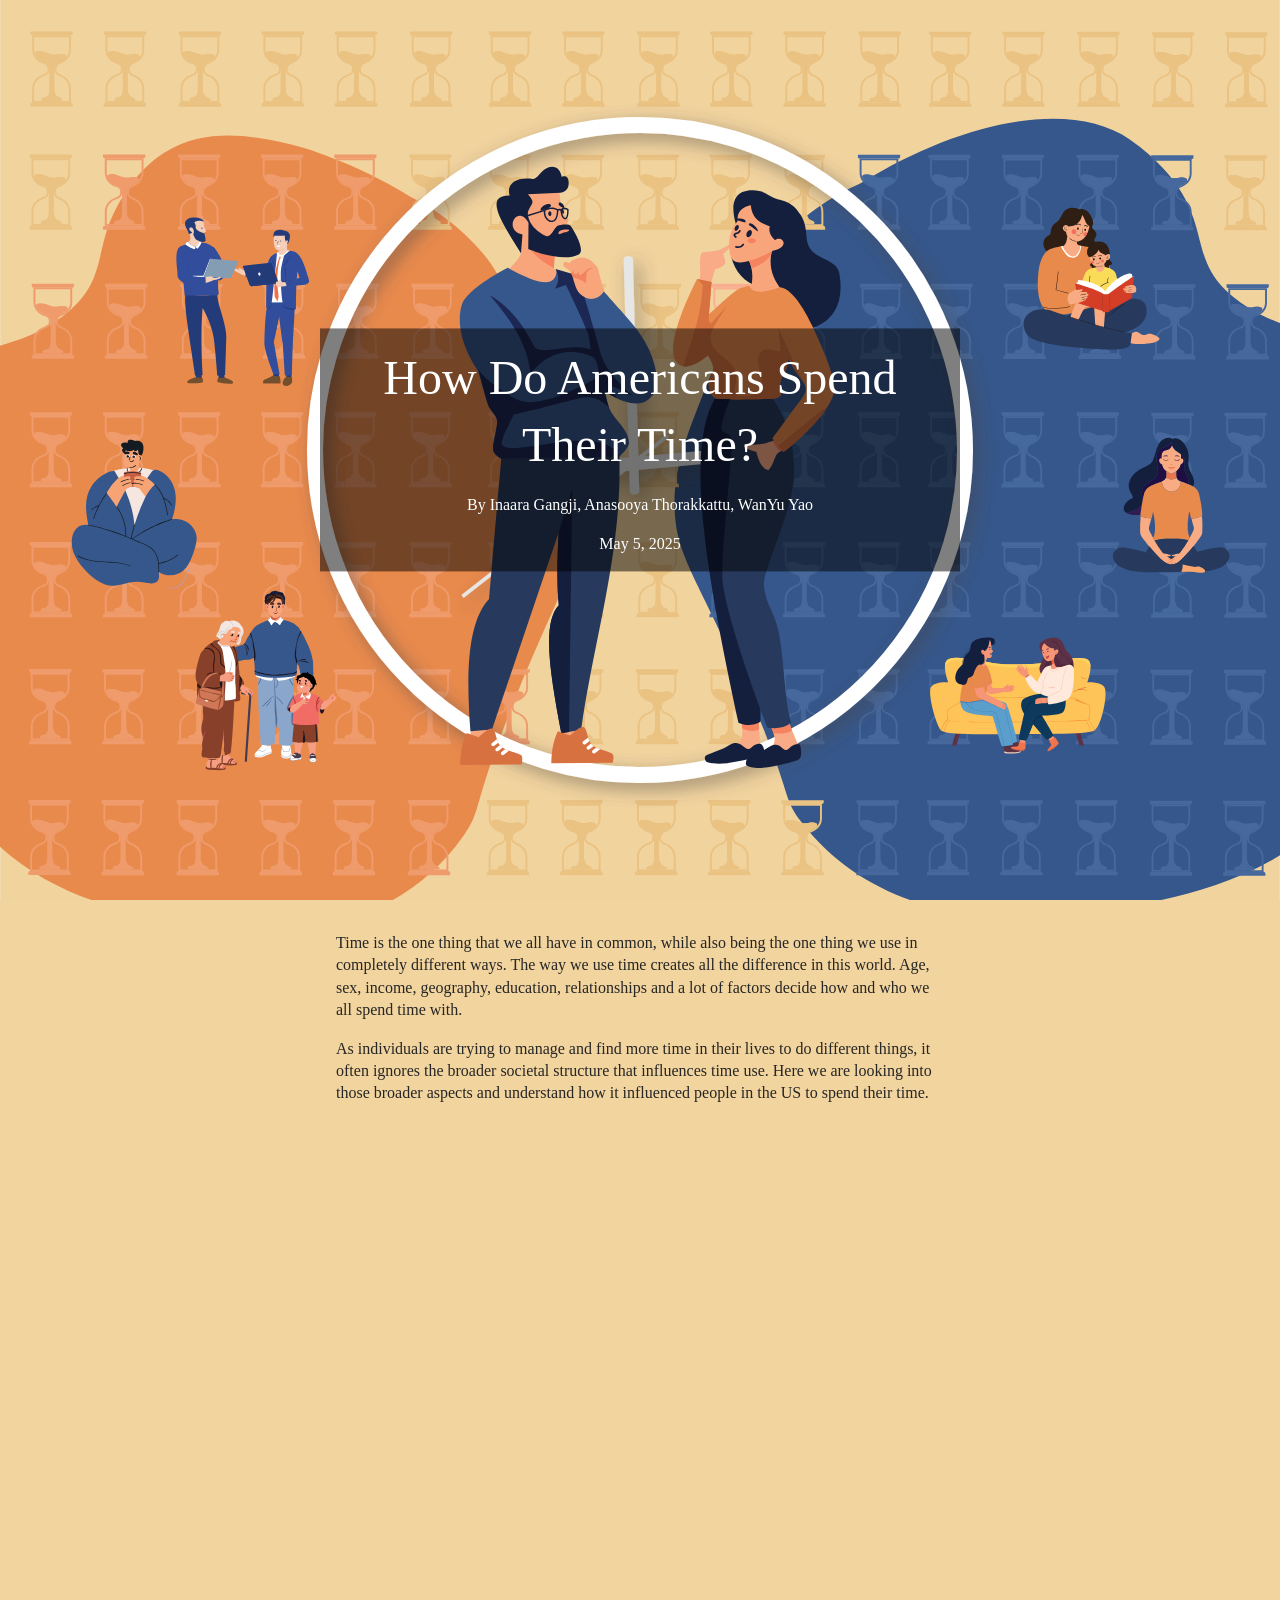
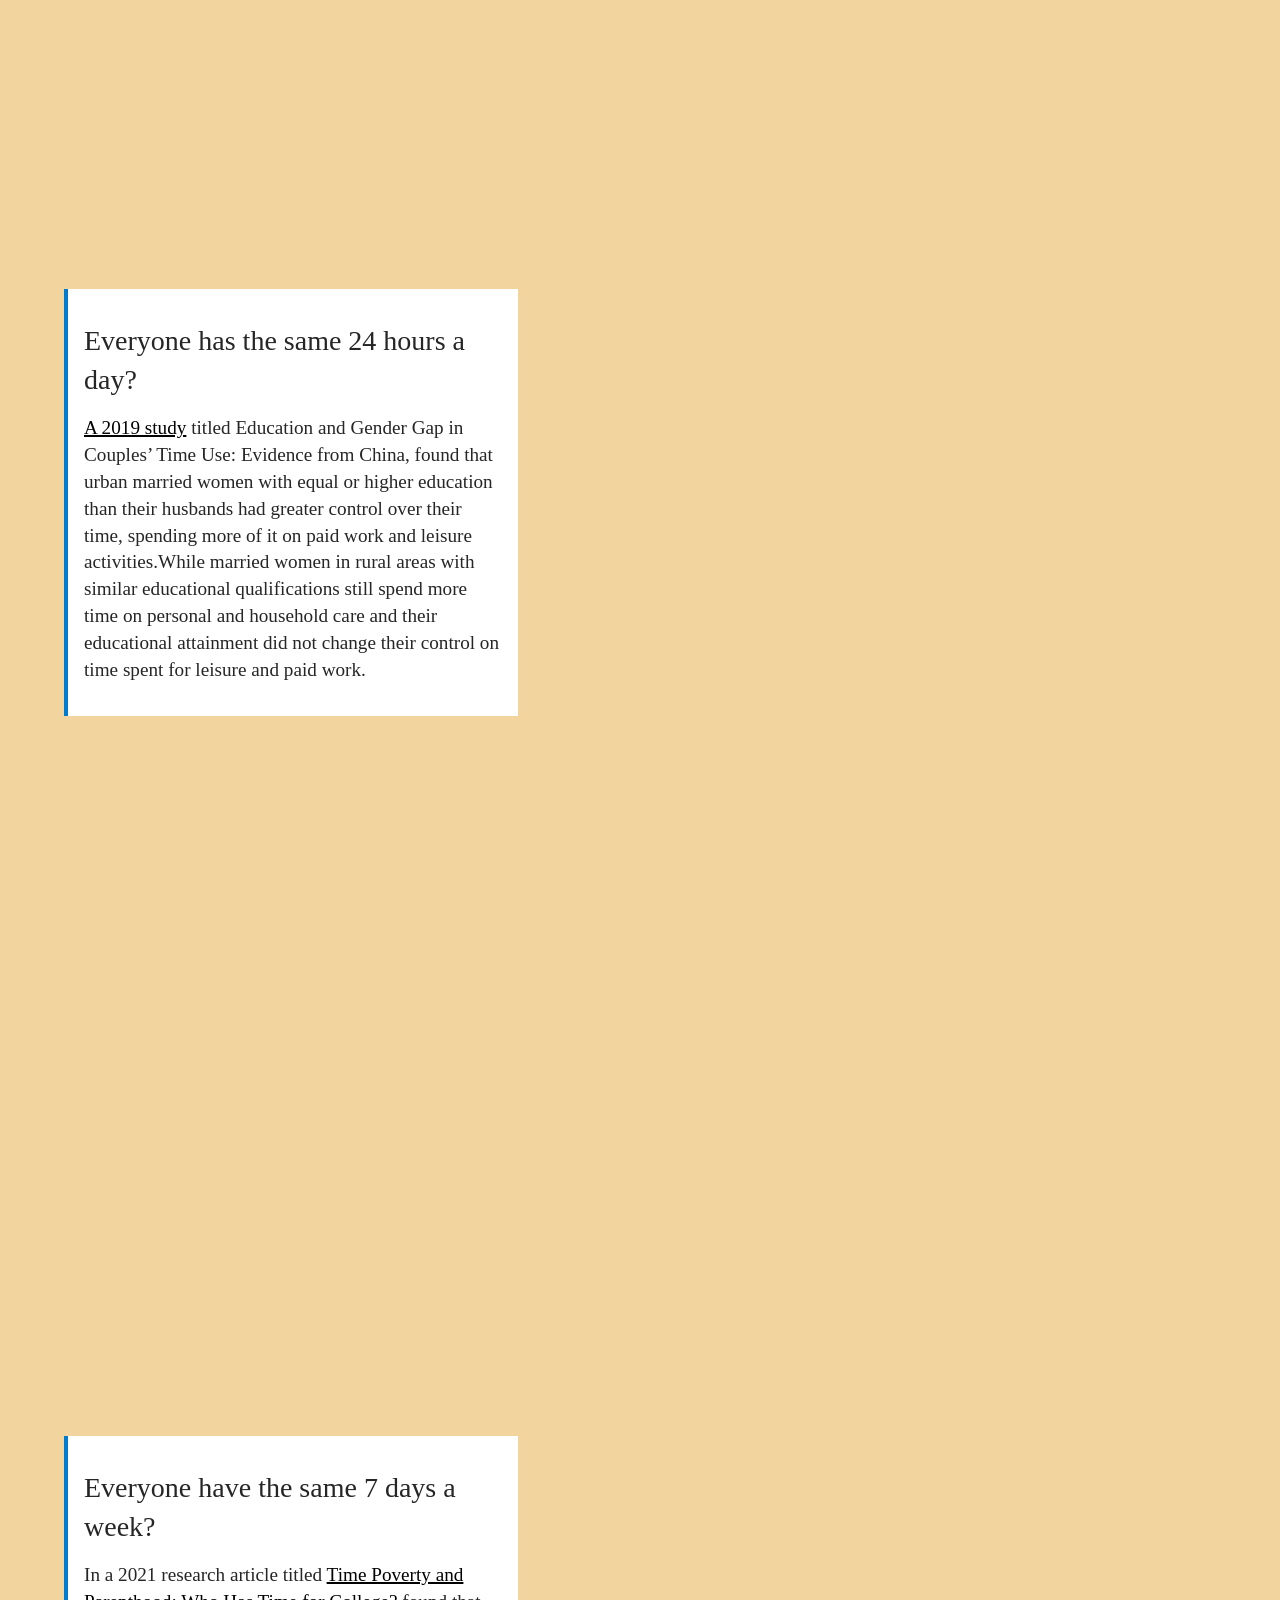
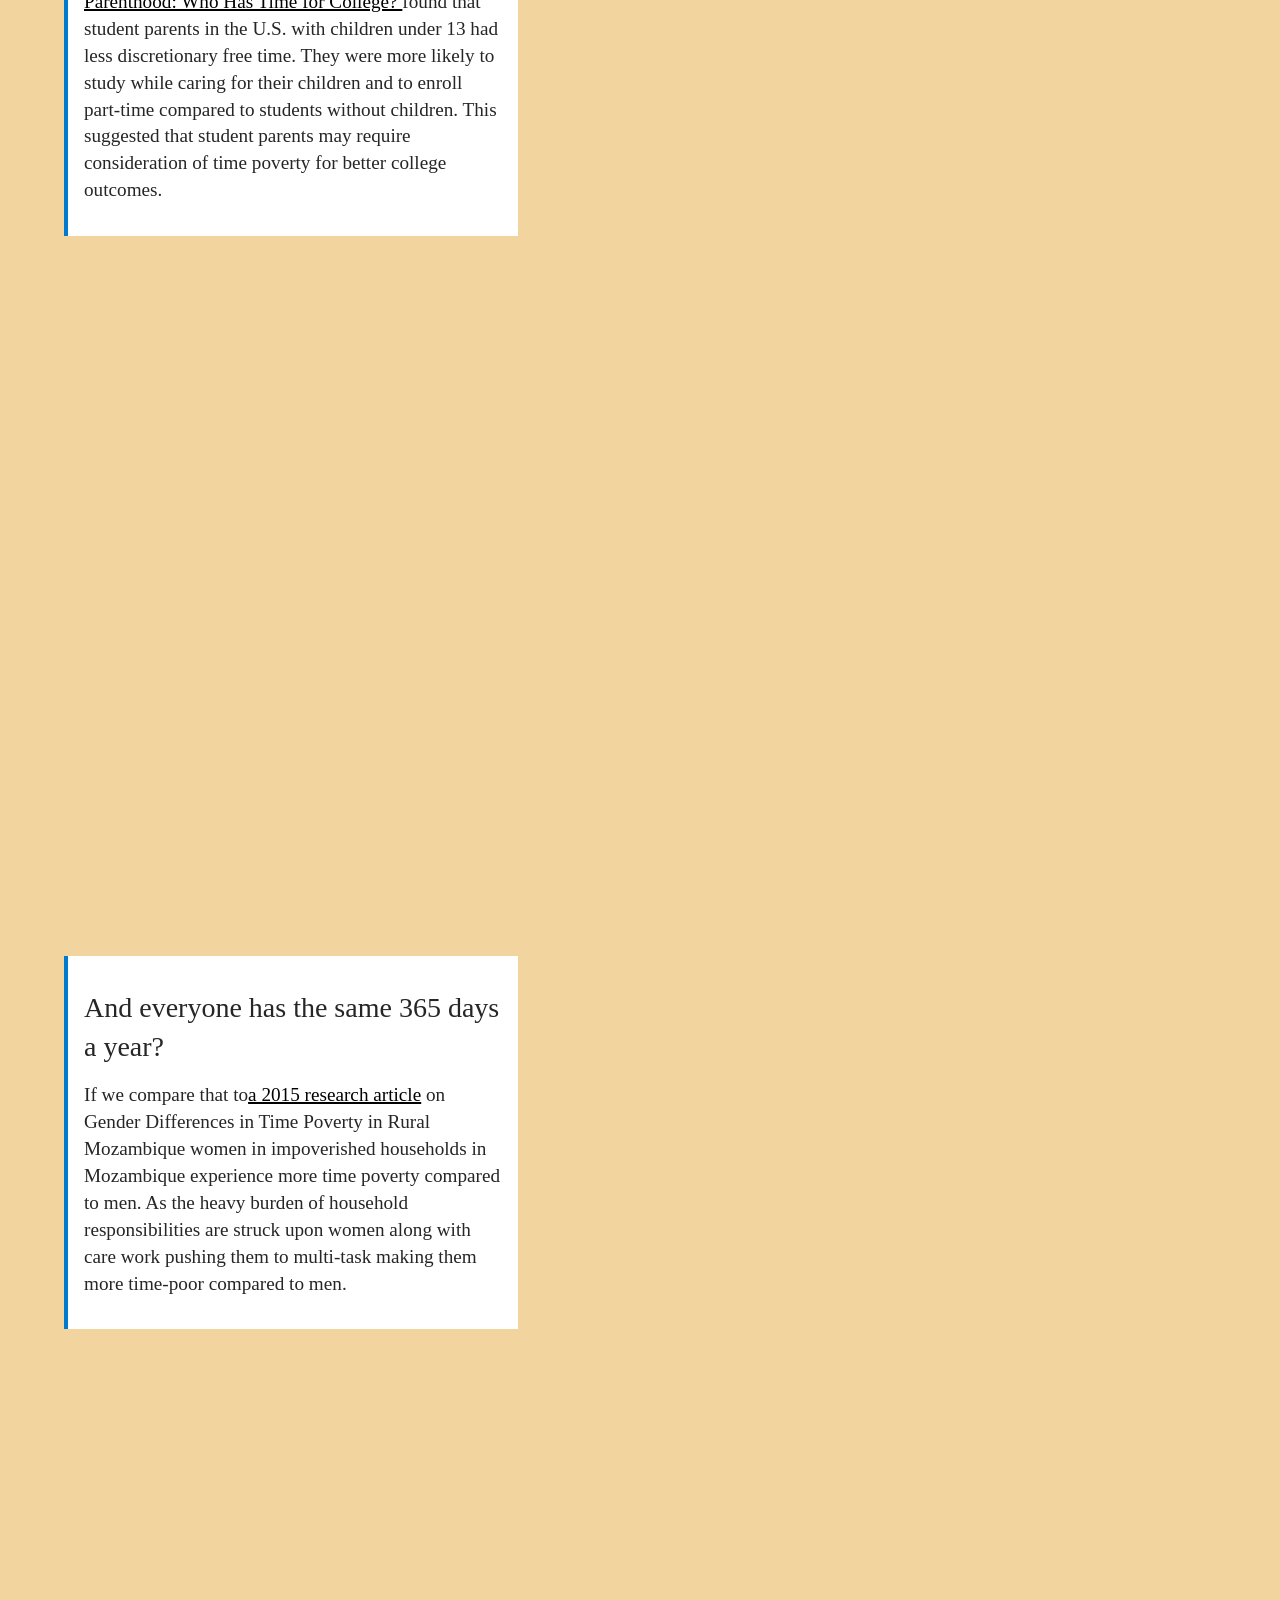
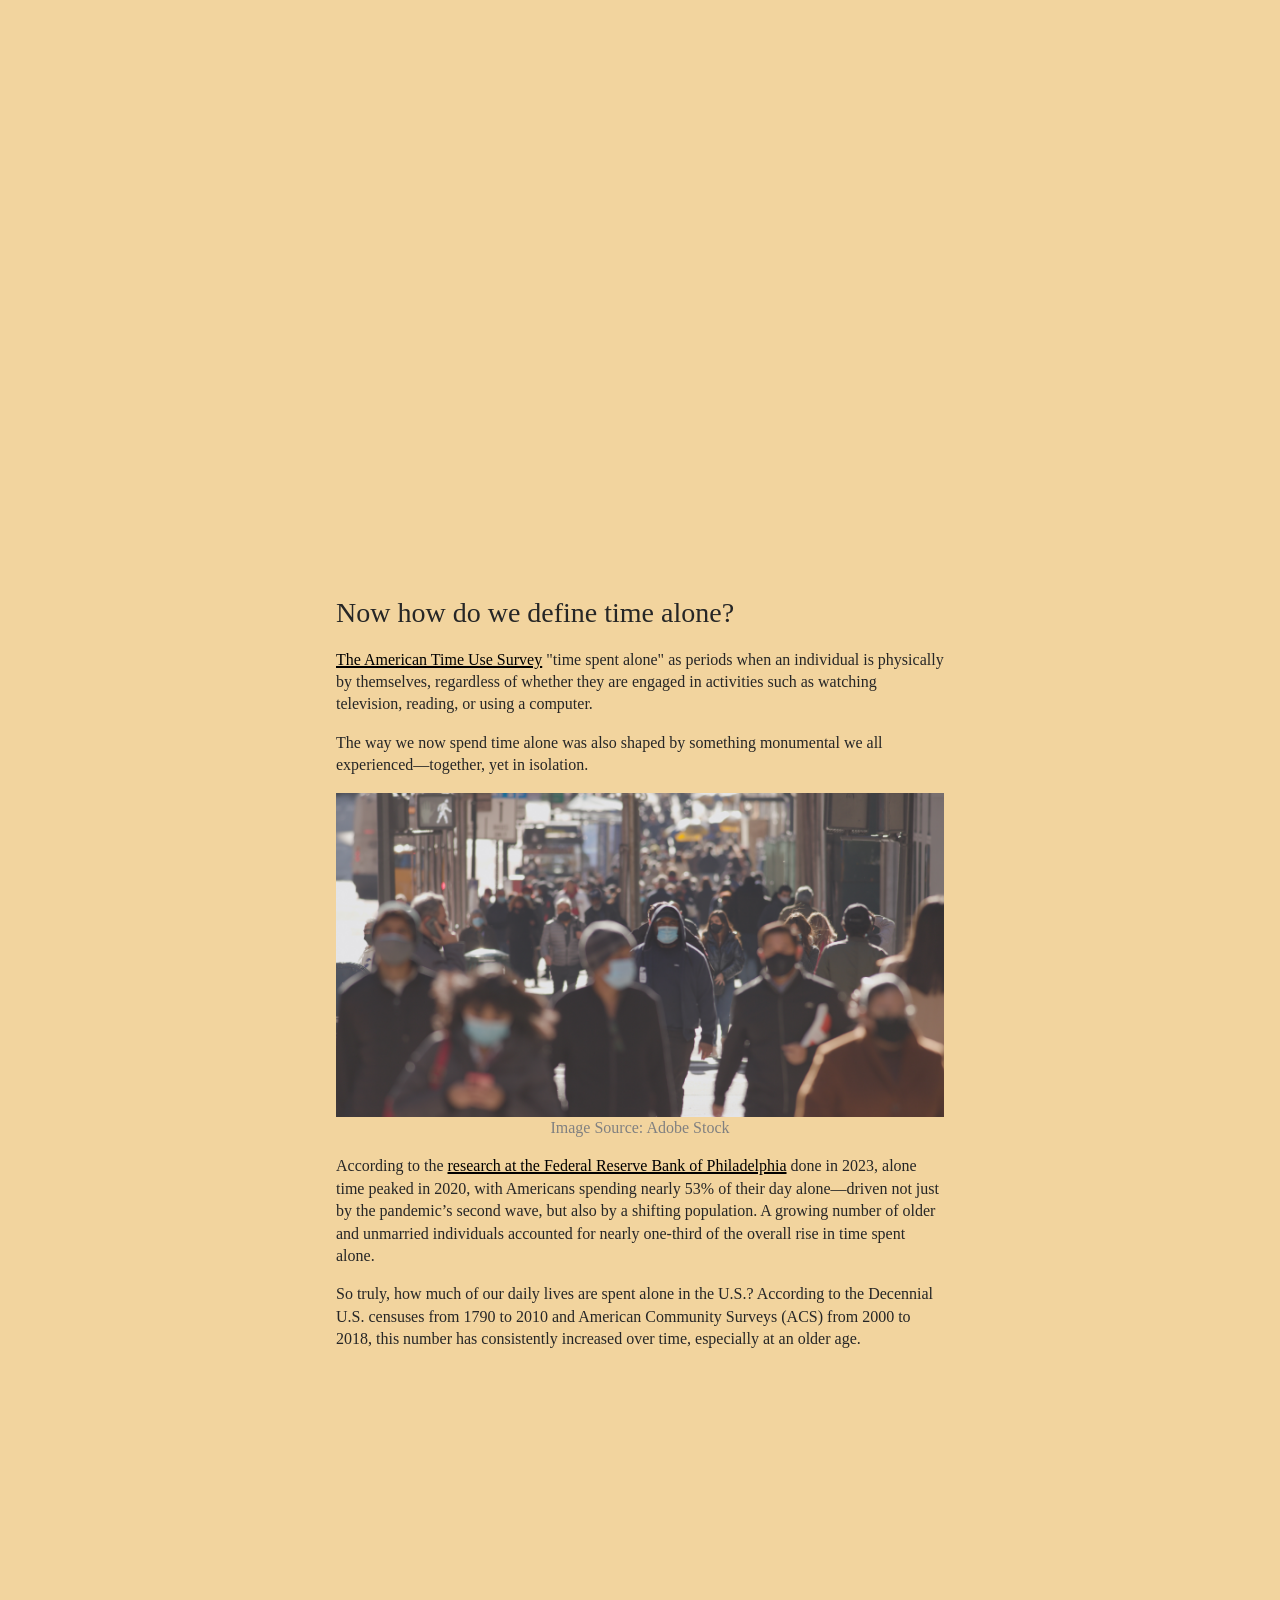
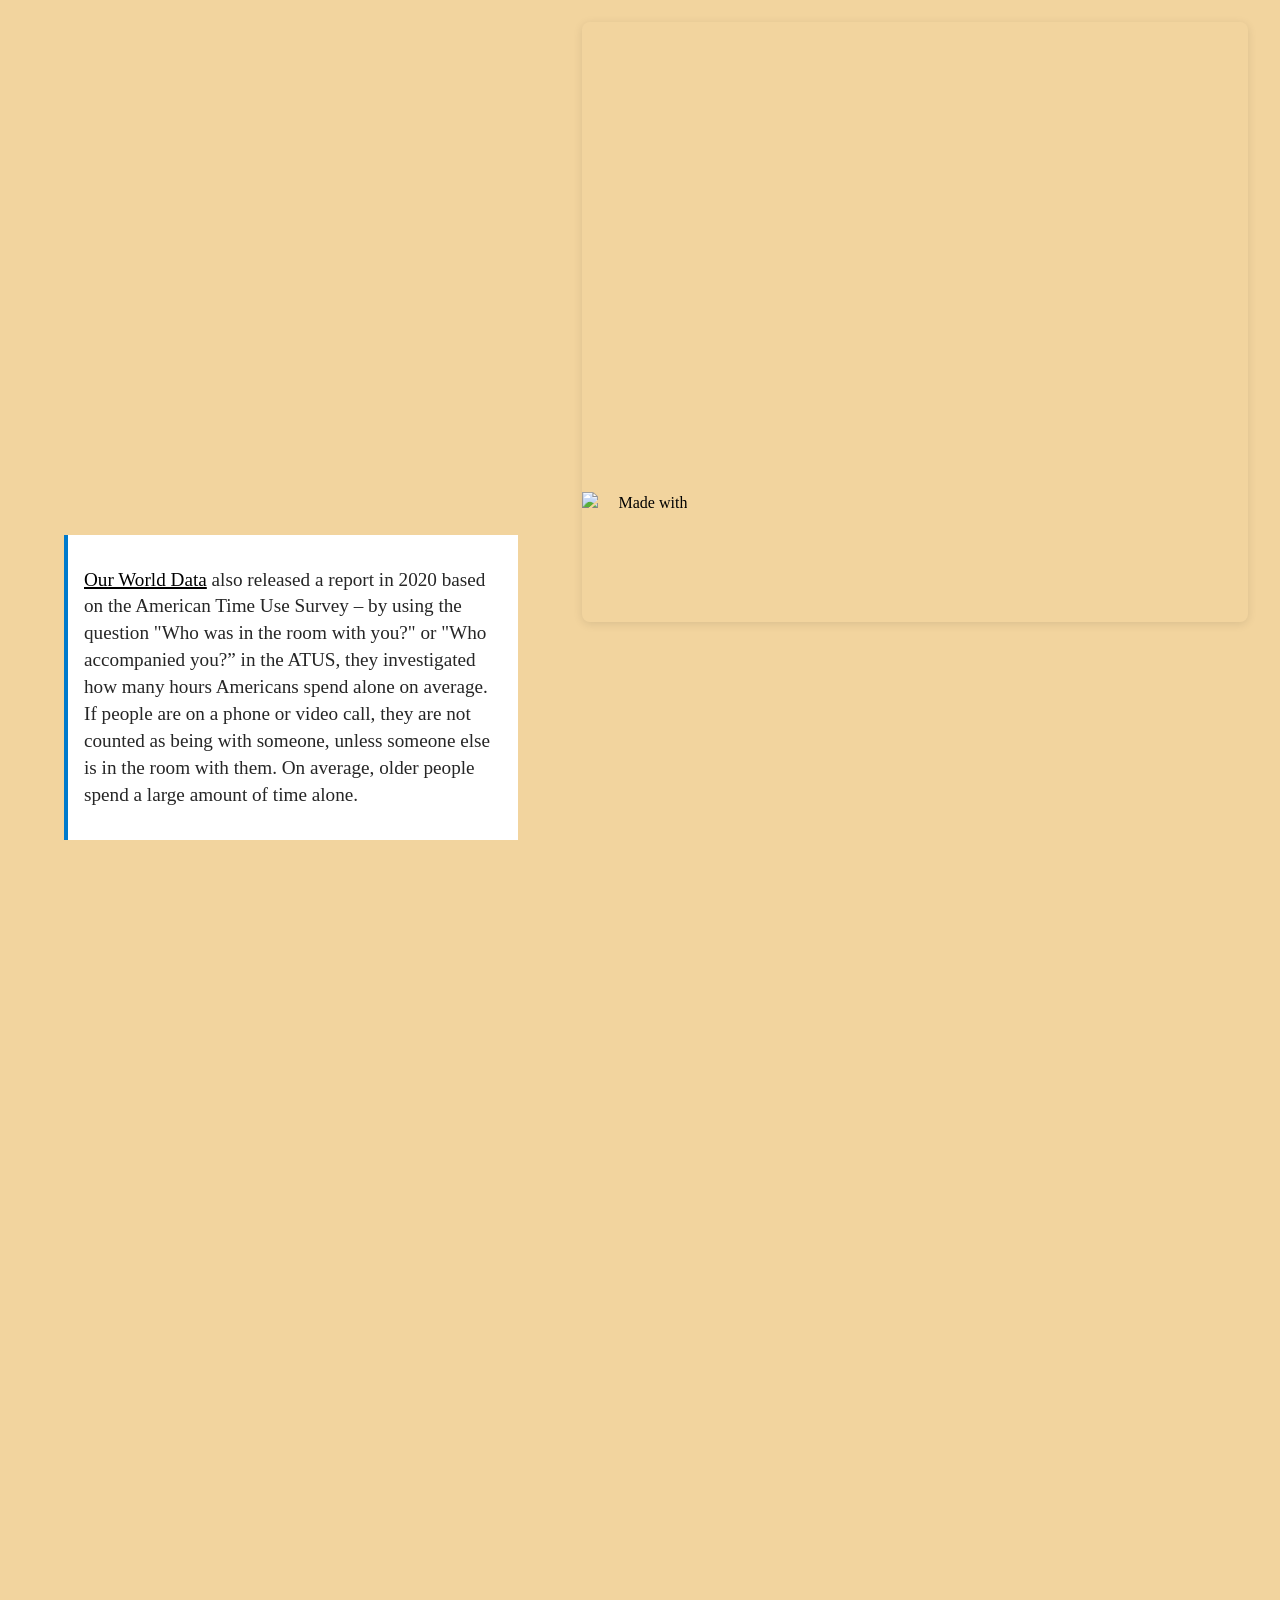
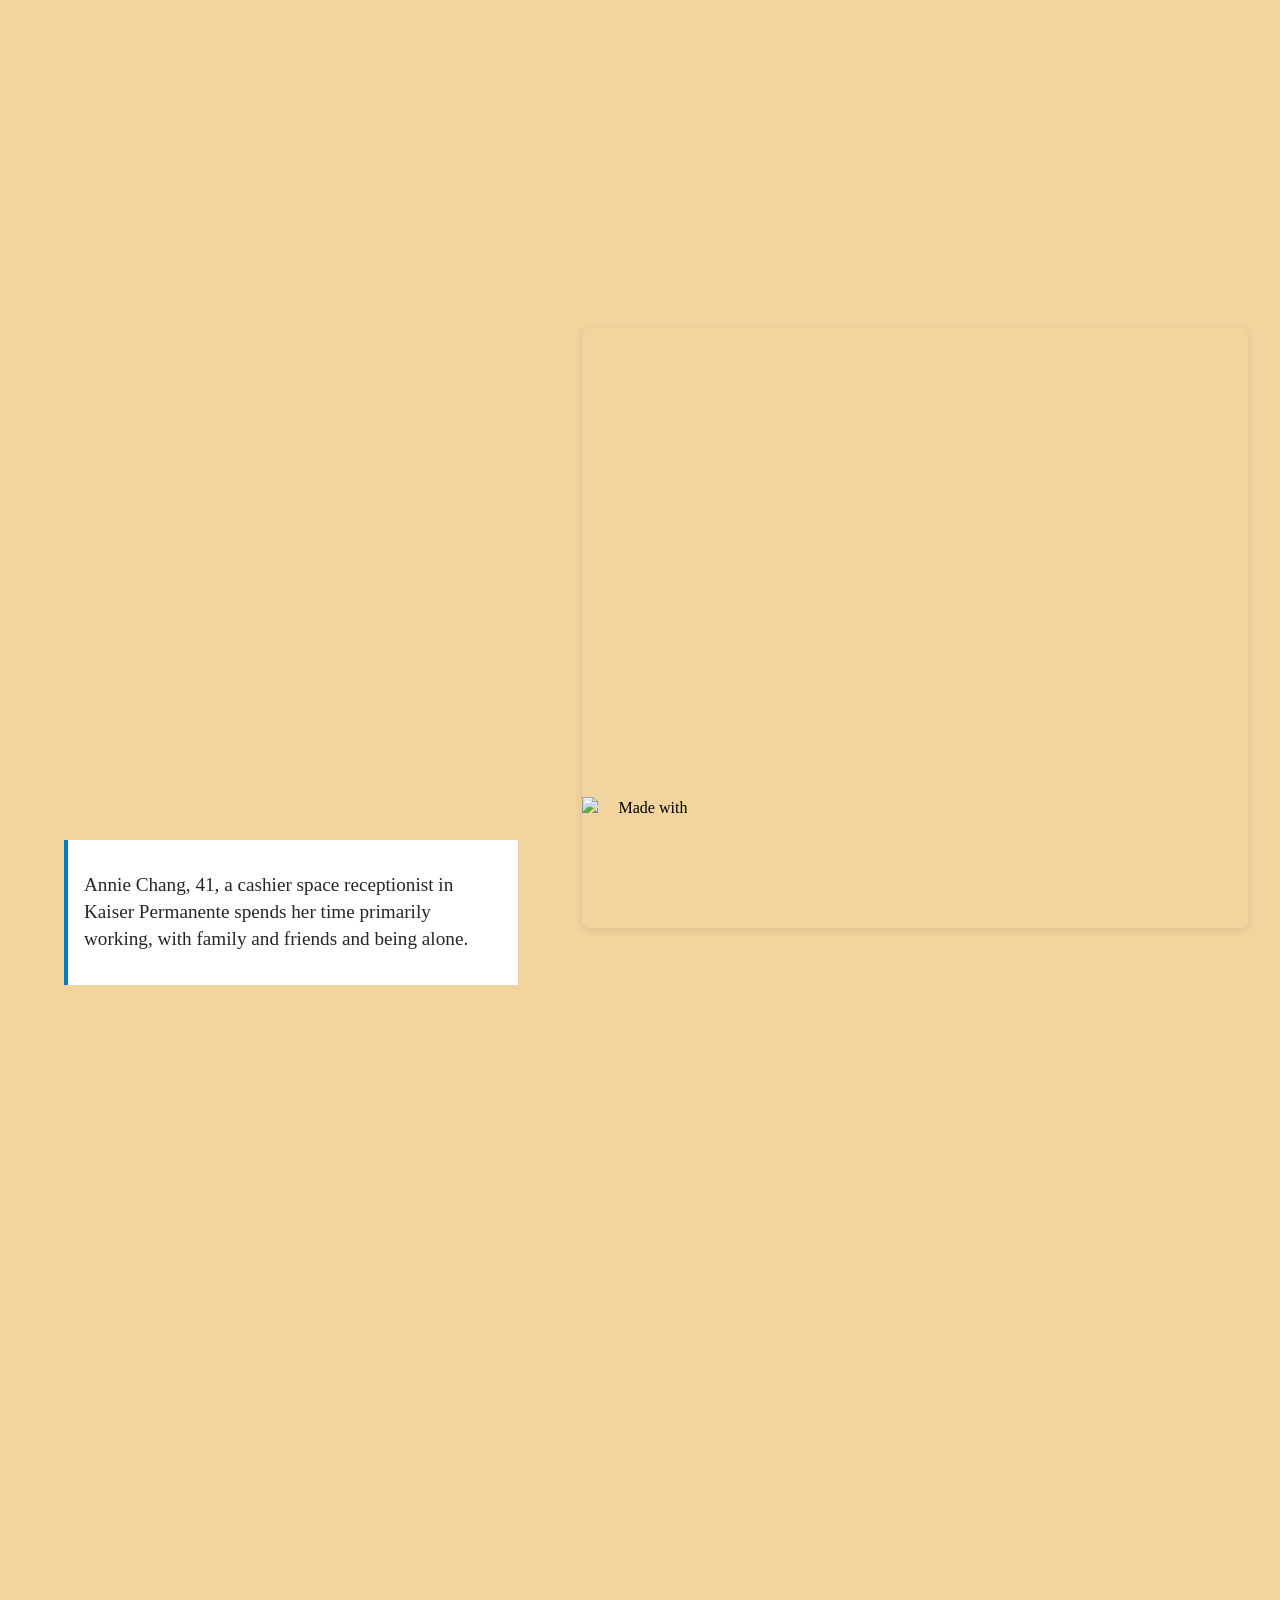
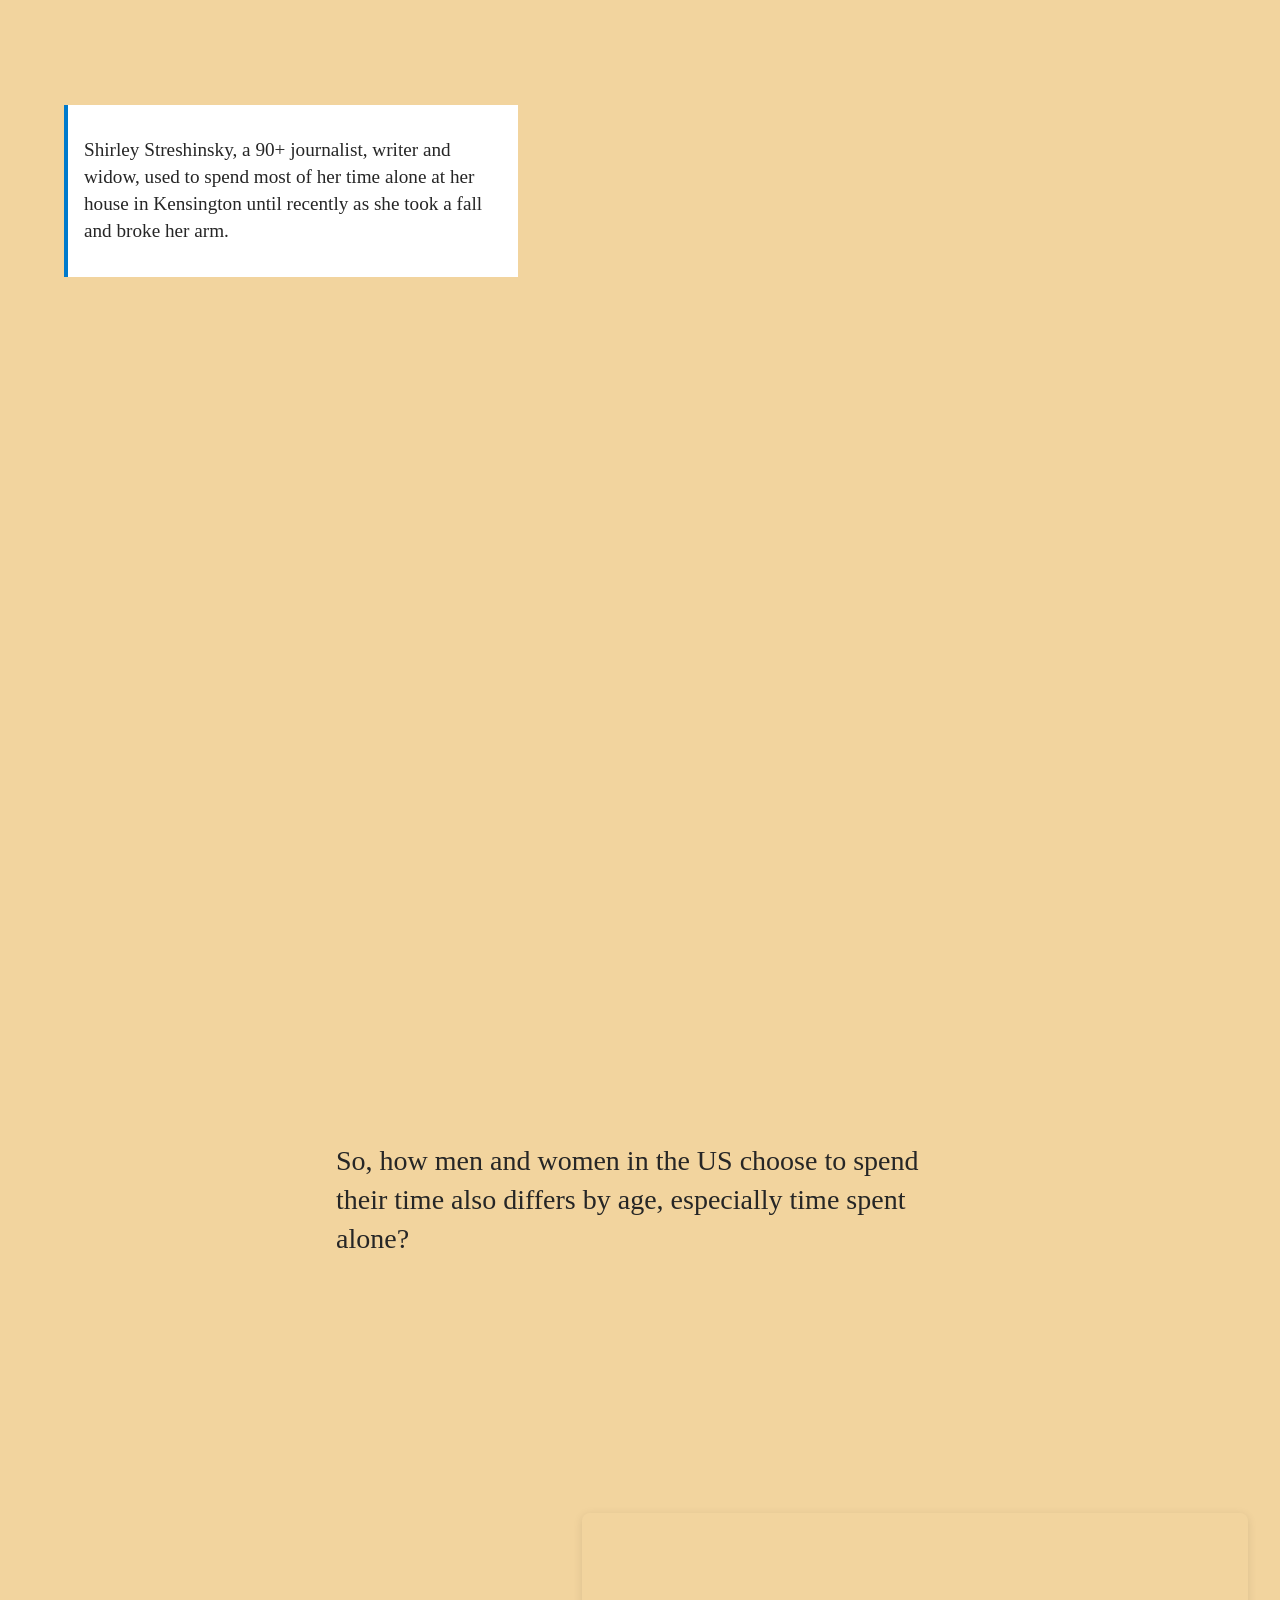
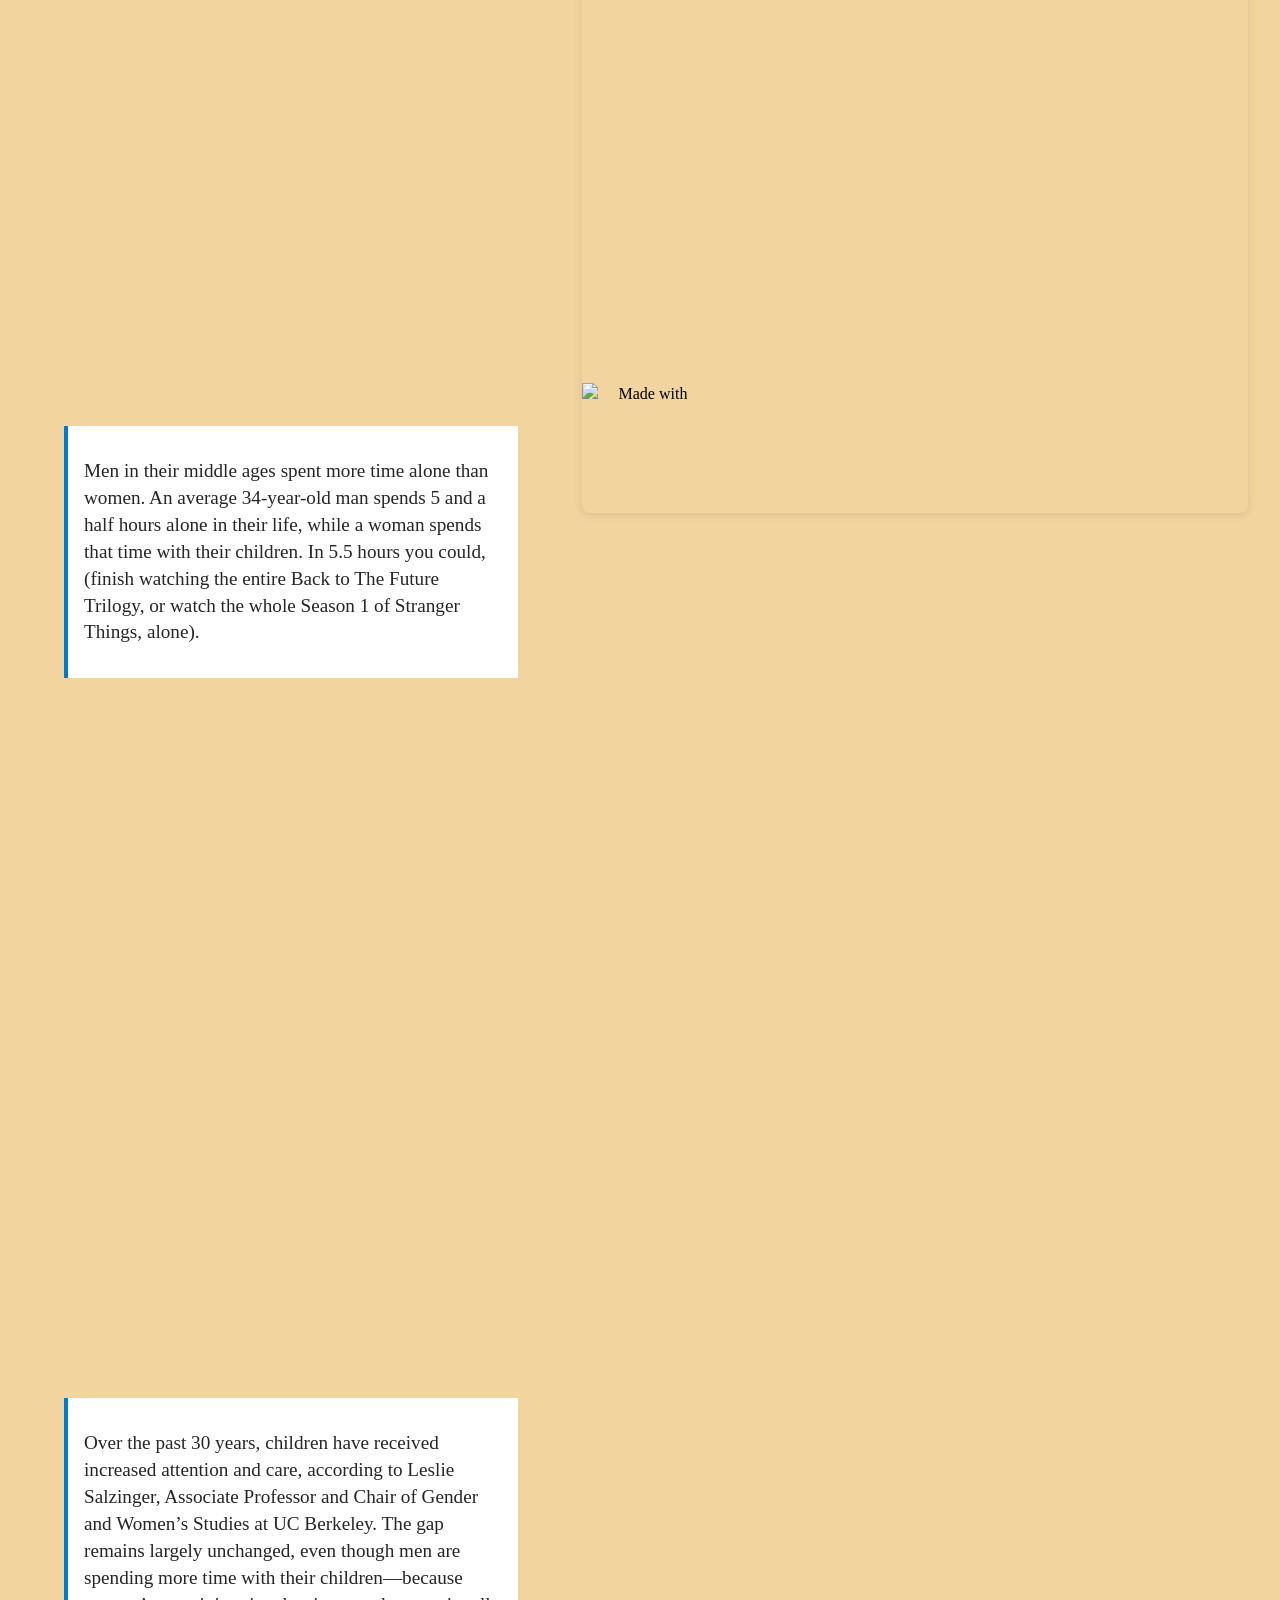
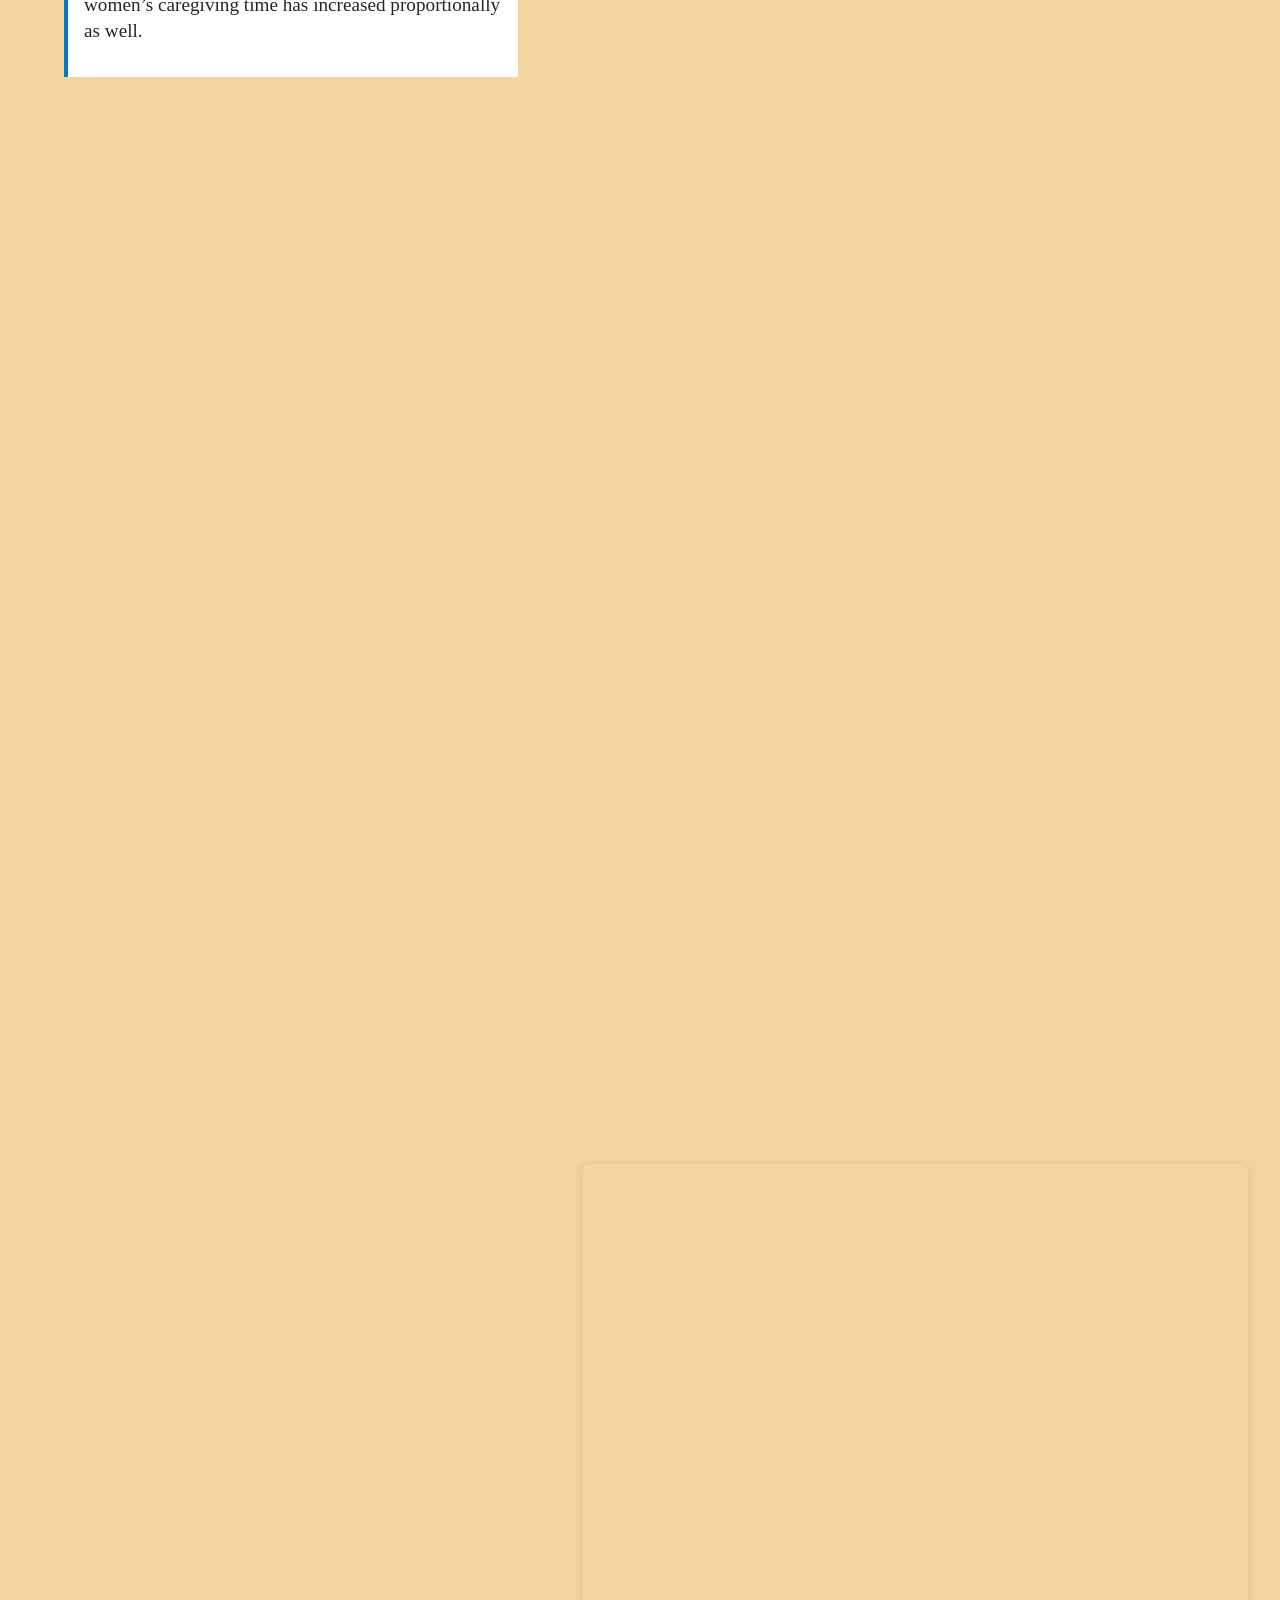
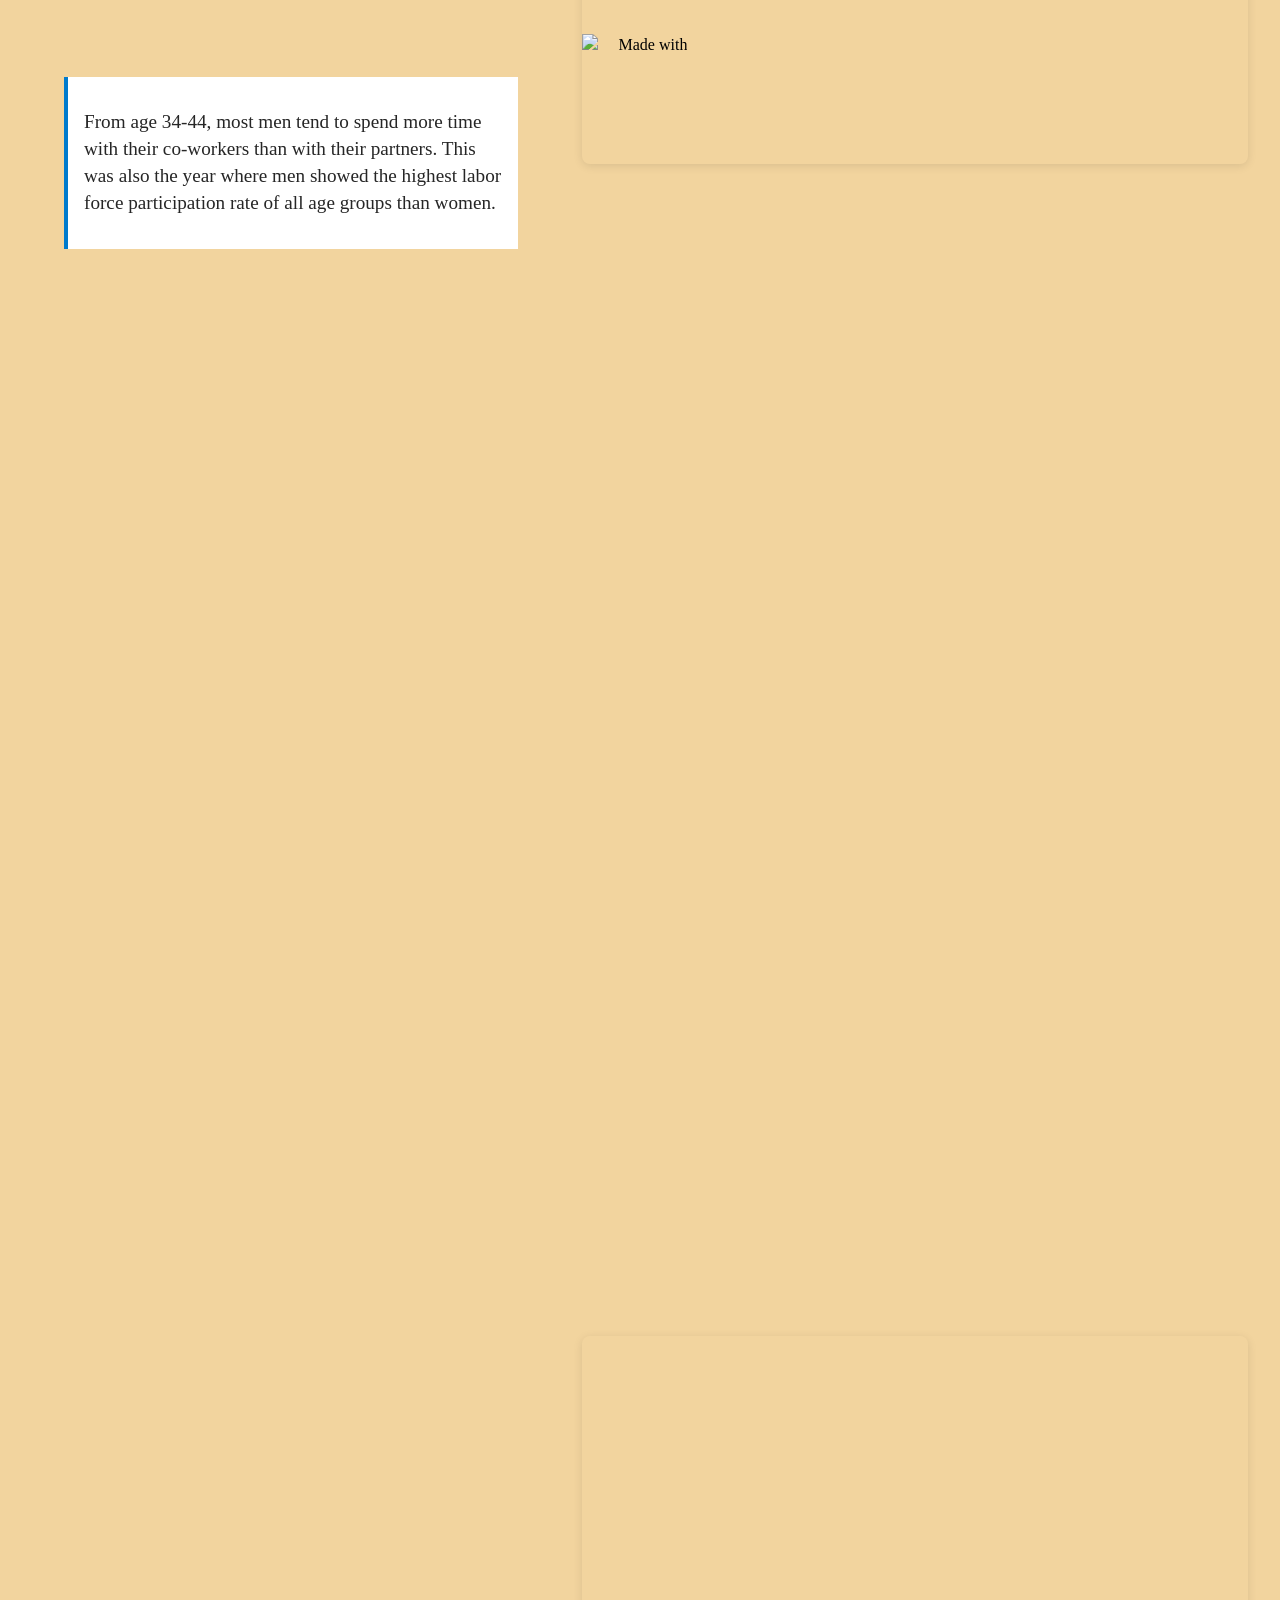
==== commit 1a611798: "update github pages" ====
--- a/docs/index.html
+++ b/docs/index.html
@@ -9,18 +9,18 @@
 		<link href="./_app/immutable/assets/0.DfxhmisX.css" rel="stylesheet">
 		<link href="./_app/immutable/assets/2.7ycgo_fN.css" rel="stylesheet">
 		<link href="./_app/immutable/assets/Scrolly.ZI1Fy6hw.css" rel="stylesheet">
-		<link rel="modulepreload" href="./_app/immutable/entry/start.DkZtIV58.js">
-		<link rel="modulepreload" href="./_app/immutable/chunks/CjwFigay.js">
+		<link rel="modulepreload" href="./_app/immutable/entry/start.DvsHzA5x.js">
+		<link rel="modulepreload" href="./_app/immutable/chunks/1Jcbcg-N.js">
 		<link rel="modulepreload" href="./_app/immutable/chunks/Balg73jO.js">
 		<link rel="modulepreload" href="./_app/immutable/chunks/C50NDCZi.js">
 		<link rel="modulepreload" href="./_app/immutable/chunks/BJIPiEye.js">
-		<link rel="modulepreload" href="./_app/immutable/entry/app.7pHfnMxA.js">
+		<link rel="modulepreload" href="./_app/immutable/entry/app.ZG2SQ-Lw.js">
 		<link rel="modulepreload" href="./_app/immutable/chunks/BVrIUHq8.js">
 		<link rel="modulepreload" href="./_app/immutable/chunks/D3JSOOV3.js">
 		<link rel="modulepreload" href="./_app/immutable/chunks/CITJBX_8.js">
 		<link rel="modulepreload" href="./_app/immutable/nodes/0.meQdzRLi.js">
 		<link rel="modulepreload" href="./_app/immutable/chunks/BpSHJ8Cv.js">
-		<link rel="modulepreload" href="./_app/immutable/nodes/2.BVQCkCgU.js">
+		<link rel="modulepreload" href="./_app/immutable/nodes/2.0qjPlds2.js">
 		<link rel="modulepreload" href="./_app/immutable/chunks/DGUUavpN.js"><!--[--><meta name="description" content="Description TK"> <meta name="author" content="The Pudding"> <meta name="news_keywords" content=""> <meta property="og:title" content="Title TK"> <meta property="og:site_name" content="The Pudding"> <meta property="og:url" content="https://pudding.cool"> <meta property="og:description" content="Description TK"> <meta property="og:type" content="article"> <meta property="og:locale" content="en_US"> <meta property="og:image" content="https://pudding.cool/assets/social-facebook.jpg"> <meta property="og:image:type" content="image/jpeg"> <meta property="og:image:width" content="1200"> <meta property="og:image:height" content="628"> <meta name="twitter:card" content="summary_large_image"> <meta name="twitter:site" content="https://pudding.cool"> <meta name="twitter:creator" content="@puddingviz"> <meta name="twitter:title" content="Title TK"> <meta name="twitter:description" content="Description TK"> <meta name="twitter:image:src" content="https://pudding.cool/assets/social-twitter.jpg"> <meta name="robots" content="max-image-preview:large"> <link rel="canonical" href="https://pudding.cool/"> <!--[--><link rel="preload" href="https://pudding.cool/assets/fonts/tiempos/TiemposTextWeb-Regular.woff2" as="font" type="font/woff2" crossorigin=""><link rel="preload" href="https://pudding.cool/assets/fonts/tiempos/TiemposTextWeb-Bold.woff2" as="font" type="font/woff2" crossorigin=""><link rel="preload" href="https://pudding.cool/assets/fonts/atlas/AtlasGrotesk-Regular-Web.woff2" as="font" type="font/woff2" crossorigin=""><link rel="preload" href="https://pudding.cool/assets/fonts/atlas/AtlasGrotesk-Bold-Web.woff2" as="font" type="font/woff2" crossorigin=""><!--]--><!--]--><title>Title TK</title>
 </head>
 
@@ -29,9 +29,9 @@
 	<div><!--[--><!--[--><!----><header></header><!----> <main id="content"><!----><!----> <div class="hero svelte-geki7z"><!--[!--><img src="assets/cover-image.svg" alt="How Americans Spend Their Time Cover Image" class="svelte-geki7z"><!--]--> <div class="text svelte-geki7z"><!--[--><h1><!---->How Do Americans Spend Their Time?<!----></h1><!--]--> <!--[!--><!--]--> <!--[--><p><!---->By Inaara Gangji, Anasooya Thorakkattu, WanYu Yao<!----></p><!--]--> <!--[--><p><!---->May 5, 2025<!----></p><!--]--></div></div><!---->  <div class="container svelte-cdeepk"><div class="text svelte-cdeepk"><p>Time is the one thing that we all have in common, while also being the one thing we use in completely different ways. The way we use time creates all the difference in this world. Age, sex, income, geography, education, relationships and a lot of factors decide how and who we all spend time with.</p> <p>As individuals are trying to manage and find more time in their lives to do different things, it often ignores the broader societal structure that influences time use. Here we are looking into those broader aspects and understand how it influenced people in the US to spend their time.</p></div>  <section class="svelte-cdeepk"><div class="left svelte-cdeepk"><div><!--[--><!--[--><div class="step svelte-cdeepk "><p><!----><h3>Everyone has the same 24 hours a day?</h3>
 		 <p><a href="https://www.tandfonline.com/doi/abs/10.1080/17516234.2019.1632018?casa_token=7jYJ7gOUwuIAAAAA:MveJfYozt1Tze4mCheA_3T-0Ia65QcJuzR63dTf2jSpy243KPGleAl2KRP-tpbJhRs0NEtuKrdU" target="_blank" rel="noopener noreferrer">A 2019 study</a> titled Education and Gender Gap in Couples’ Time Use: Evidence from China, found that urban married women with equal or higher education than their husbands had greater control over their time, spending more of it on paid work and leisure activities.While married women in rural areas with similar educational qualifications still spend more time on personal and household care and their educational attainment did not change their control on time spent for leisure and paid work.</p><!----></p></div><!--]--><!--[--><div class="step svelte-cdeepk "><p><!----><h3>Everyone have the same 7 days a week?</h3>
 		 <p>In a 2021 research article titled <a href="https://journals.sagepub.com/doi/10.1177/23328584211011608" target="_blank" rel="noopener noreferrer"> Time Poverty and Parenthood: Who Has Time for College? </a> found that student parents in the U.S. with children under 13 had less discretionary free time. They were more likely to study while caring for their children and to enroll part-time compared to students without children. This suggested that student parents may require consideration of time poverty for better college outcomes.</p><!----></p></div><!--]--><!--[--><div class="step svelte-cdeepk "><p><!----><h3>And everyone has the same 365 days a year?</h3>
-		 <p>If we compare that to<a href="https://www.tandfonline.com/doi/abs/10.1080/00346764.2015.1035909?casa_token=cKeBdCFv7QAAAAAA:crRGerzYMNXbl3Ef5vF8OZwQfTeO8VPXU4rmqsS3AqynF7DvC0aF_uDKjFdz4MgRfF9jIr7BbI8" target="_blank" rel="noopener noreferrer">a 2015 research article</a> on Gender Differences in Time Poverty in Rural Mozambique women in impoverished households in Mozambique experience more time poverty compared to men. As the heavy burden of household responsibilities are struck upon women along with care work pushing them to multi-task making them more time-poor compared to men.</p><!----></p></div><!--]--><!--]--><!----></div><!----></div> <div class="right svelte-cdeepk"><div class="right-inner svelte-cdeepk"><!--[!--><!--[!--><!--[!--><!--]--><!--]--><!--]--></div></div></section> <!--[!--><!--]--> <div class="text svelte-cdeepk"><h3 class="svelte-cdeepk">Now how do we define time alone?</h3> <p><a href="https://www.bls.gov/tus/">The American Time Use Survey</a> "time spent alone" as periods when an individual is physically by themselves, regardless of whether they are engaged in activities such as watching television, reading, or using a computer.</p> <p>The way we now spend time alone was also shaped by something monumental we all experienced—together, yet in isolation.</p> <figure style="text-align: center;"><img src="/assets/pandemic.jpeg" alt="Pandemic" style="max-width: 100%;" class="svelte-cdeepk"> <figcaption style="color: grey;">Image Source: Adobe Stock</figcaption></figure> <p>According to the <a href="https://enghinatalay.github.io/ei23.pdf">research at the Federal Reserve Bank of Philadelphia</a> done in 2023, alone time peaked in 2020, with Americans spending nearly 53% of their day alone—driven not just by the pandemic’s second wave, but also by a shifting population. A growing number of older and unmarried individuals accounted for nearly one-third of the overall rise in time spent alone.</p> <p>So truly, how much of our daily lives are spent alone in the U.S.? According to the Decennial U.S. censuses from 1790 to 2010 and American Community Surveys (ACS) from 2000 to 2018, this number has consistently increased over time, especially at an older age.</p></div>  <section class="svelte-cdeepk"><div class="left svelte-cdeepk"><div><!--[--><div class="step svelte-cdeepk "><p><!----><p><a href="https://ourworldindata.org/time-use" target="_blank" rel="noopener noreferrer">Our World Data</a> also released a report in 2020 based on the American Time Use Survey – by using the question "Who was in the room with you?" or "Who accompanied you?” in the ATUS, they investigated how many hours Americans spend alone on average. If people are on a phone or video call, they are not counted as being with someone, unless someone else is in the room with them. On average, older people spend a large amount of time alone.</p><!----></p></div><!--]--><!----></div><!----></div> <div class="right svelte-cdeepk"><div class="right-inner svelte-cdeepk"><div class="flourish-wrapper svelte-cdeepk"><iframe src="https://flo.uri.sh/visualisation/22900966/embed" title="Interactive or visual content" class="flourish-embed-iframe svelte-cdeepk" frameborder="0" scrolling="no" style="width:100%;height:600px;" sandbox="allow-same-origin allow-forms allow-scripts allow-downloads allow-popups allow-popups-to-escape-sandbox allow-top-navigation-by-user-activation"></iframe><div style="width:100%!;margin-top:4px!important;text-align:right!important;"><a class="flourish-credit" href="https://public.flourish.studio/visualisation/22900966/?utm_source=embed&amp;utm_campaign=visualisation/22900966" target="_top" style="text-decoration:none!important"><img alt="Made with Flourish" src="https://public.flourish.studio/resources/made_with_flourish.svg" style="width:105px!important;height:16px!important;border:none!important;margin:0!important;" class="svelte-cdeepk"></a></div></div></div></div></section> <section class="svelte-cdeepk"><div class="left svelte-cdeepk"><div><!--[--><div class="step svelte-cdeepk "><p>Annie Chang, 41, a cashier space receptionist in Kaiser Permanente spends her time primarily working, with family and friends and being alone.</p></div><div class="step svelte-cdeepk "><p>Shirley Streshinsky, a 90+ journalist, writer and widow, used to spend most of her time alone at her house in Kensington until recently as she took a fall and broke her arm.</p></div><!--]--><!----></div><!----></div> <div class="right svelte-cdeepk"><div class="right-inner svelte-cdeepk"><div class="flourish-wrapper svelte-cdeepk"><iframe src="https://flo.uri.sh/visualisation/22999902/embed" title="Interactive or visual content" class="flourish-embed-iframe svelte-cdeepk" frameborder="0" scrolling="no" style="width:100%;height:600px;" sandbox="allow-same-origin allow-forms allow-scripts allow-downloads allow-popups allow-popups-to-escape-sandbox allow-top-navigation-by-user-activation"></iframe><div style="width:100%!;margin-top:4px!important;text-align:right!important;"><a class="flourish-credit" href="https://public.flourish.studio/visualisation/22999902/?utm_source=embed&amp;utm_campaign=visualisation/22999902" target="_top" style="text-decoration:none!important"><img alt="Made with Flourish" src="https://public.flourish.studio/resources/made_with_flourish.svg" style="width:105px!important;height:16px!important;border:none!important;margin:0!important;" class="svelte-cdeepk"></a></div></div></div></div></section> <div class="text svelte-cdeepk"><h3 class="svelte-cdeepk">So, how men and women in the US choose to spend their time also differs by age, especially time spent alone?</h3></div>  <section class="svelte-cdeepk"><div class="left svelte-cdeepk"><div><!--[--><div class="step svelte-cdeepk "><p>Men in their middle ages spent more time alone than women. An average 34-year-old man spends 5 and a half hours alone in their life, while a woman spends that time with their children. In 5.5 hours you could, (finish watching the entire Back to The Future Trilogy, or watch the whole Season 1 of Stranger Things, alone).</p></div><div class="step svelte-cdeepk "><p>Over the past 30 years, children have received increased attention and care, according to Leslie Salzinger, Associate Professor and Chair of Gender and Women’s Studies at UC Berkeley. The gap remains largely unchanged, even though men are spending more time with their children—because women’s caregiving time has increased proportionally as well.</p></div><!--]--><!----></div><!----></div> <div class="right svelte-cdeepk"><div class="right-inner svelte-cdeepk"><div class="flourish-wrapper svelte-cdeepk"><iframe src="https://flo.uri.sh/visualisation/22901347/embed" title="Interactive or visual content" class="flourish-embed-iframe svelte-cdeepk" frameborder="0" scrolling="no" style="width:100%;height:600px;" sandbox="allow-same-origin allow-forms allow-scripts allow-downloads allow-popups allow-popups-to-escape-sandbox allow-top-navigation-by-user-activation"></iframe><div style="width:100%!;margin-top:4px!important;text-align:right!important;"><a class="flourish-credit" href="https://public.flourish.studio/visualisation/22901347/?utm_source=embed&amp;utm_campaign=visualisation/22901347" target="_top" style="text-decoration:none!important"><img alt="Made with Flourish" src="https://public.flourish.studio/resources/made_with_flourish.svg" style="width:105px!important;height:16px!important;border:none!important;margin:0!important;" class="svelte-cdeepk"></a></div></div></div></div></section> <section class="svelte-cdeepk"><div class="left svelte-cdeepk"><div><!--[--><div class="step svelte-cdeepk "><p>From age 34-44, most men tend to spend more time with their co-workers than with their partners. This was also the year where men showed the highest labor force participation rate of all age groups than women.</p></div><!--]--><!----></div><!----></div> <div class="right svelte-cdeepk"><div class="right-inner svelte-cdeepk"><div class="flourish-wrapper svelte-cdeepk"><iframe src="https://flo.uri.sh/visualisation/22941340/embed" title="Interactive or visual content" class="flourish-embed-iframe svelte-cdeepk" frameborder="0" scrolling="no" style="width:100%;height:600px;" sandbox="allow-same-origin allow-forms allow-scripts allow-downloads allow-popups allow-popups-to-escape-sandbox allow-top-navigation-by-user-activation"></iframe><div style="width:100%!;margin-top:4px!important;text-align:right!important;"><a class="flourish-credit" href="https://public.flourish.studio/visualisation/22941340/?utm_source=embed&amp;utm_campaign=visualisation/22941340" target="_top" style="text-decoration:none!important"><img alt="Made with Flourish" src="https://public.flourish.studio/resources/made_with_flourish.svg" style="width:105px!important;height:16px!important;border:none!important;margin:0!important;" class="svelte-cdeepk"></a></div></div></div></div></section> <section class="svelte-cdeepk"><div class="left svelte-cdeepk"><div><!--[--><div class="step svelte-cdeepk "><p>At the same time, men after the age of 57 tend to show a continuous growth in the number of hours they spend with their partner going up to as high as 5 and half hours (now they can watch the whole Season 1 of Stranger Things together). This is because they are more likely to get remarried than women.</p></div><div class="step svelte-cdeepk "><p>While a woman spends most of her 30s with their children.</p></div><!--]--><!----></div><!----></div> <div class="right svelte-cdeepk"><div class="flourish-wrapper svelte-cdeepk"><iframe src="https://flo.uri.sh/visualisation/22941370/embed" title="Interactive or visual content" class="flourish-embed-iframe svelte-cdeepk" frameborder="0" scrolling="no" style="width:100%;height:600px;" sandbox="allow-same-origin allow-forms allow-scripts allow-downloads allow-popups allow-popups-to-escape-sandbox allow-top-navigation-by-user-activation"></iframe><div style="width:100%!;margin-top:4px!important;text-align:right!important;"><a class="flourish-credit" href="https://public.flourish.studio/visualisation/22941370/?utm_source=embed&amp;utm_campaign=visualisation/22941370" target="_top" style="text-decoration:none!important"><img alt="Made with Flourish" src="https://public.flourish.studio/resources/made_with_flourish.svg" style="width:105px!important;height:16px!important;border:none!important;margin:0!important;" class="svelte-cdeepk"></a></div></div></div></section> <section class="svelte-cdeepk"><div class="left svelte-cdeepk"><div><!--[--><div class="step svelte-cdeepk "><p>Over the past 30 years, children have received increased attention and care, according to Leslie Salzinger, associate professor and chair of Gender and Women’s Studies Department at UC Berkeley. The gap remains largely unchanged in caretaking between men and women, with women taking the brunt of it even though men are spending more time with their children in general. Gender stereotypes are still evident, said Salzinger, despite the emancipation of women.</p></div><div class="step svelte-cdeepk "><p>Women will, in general, also be more alone due to more caregiving responsibilities as they are more likely to be widows and outlive men, according to R. Gordon Rinderknecht, an associate behavioral scientist at RAND, who researches primarily focuses on how people spend their time—especially as it relates to social isolation, loneliness, and inequality.</p></div><!--]--><!----></div><!----></div> <div class="right svelte-cdeepk"><div class="right-inner svelte-cdeepk"><div class="flourish-wrapper svelte-cdeepk"><iframe src="https://flo.uri.sh/visualisation/22941304/embed" title="Interactive or visual content" class="flourish-embed-iframe svelte-cdeepk" frameborder="0" scrolling="no" style="width:100%;height:600px;" sandbox="allow-same-origin allow-forms allow-scripts allow-downloads allow-popups allow-popups-to-escape-sandbox allow-top-navigation-by-user-activation"></iframe><div style="width:100%!;margin-top:4px!important;text-align:right!important;"><a class="flourish-credit" href="https://public.flourish.studio/visualisation/22941304/?utm_source=embed&amp;utm_campaign=visualisation/22941304" target="_top" style="text-decoration:none!important"><img alt="Made with Flourish" src="https://public.flourish.studio/resources/made_with_flourish.svg" style="width:105px!important;height:16px!important;border:none!important;margin:0!important;" class="svelte-cdeepk"></a></div></div></div></div></section> <section class="svelte-cdeepk"><div class="left svelte-cdeepk"><div><!--[--><div class="step svelte-cdeepk "><p><!----><h3>So why do women tend to stay alone more only when older?</h3>
+		 <p>If we compare that to<a href="https://www.tandfonline.com/doi/abs/10.1080/00346764.2015.1035909?casa_token=cKeBdCFv7QAAAAAA:crRGerzYMNXbl3Ef5vF8OZwQfTeO8VPXU4rmqsS3AqynF7DvC0aF_uDKjFdz4MgRfF9jIr7BbI8" target="_blank" rel="noopener noreferrer">a 2015 research article</a> on Gender Differences in Time Poverty in Rural Mozambique women in impoverished households in Mozambique experience more time poverty compared to men. As the heavy burden of household responsibilities are struck upon women along with care work pushing them to multi-task making them more time-poor compared to men.</p><!----></p></div><!--]--><!--]--><!----></div><!----></div> <div class="right svelte-cdeepk"><div class="right-inner svelte-cdeepk"><!--[!--><!--[!--><!--[!--><!--]--><!--]--><!--]--></div></div></section> <!--[!--><!--]--> <div class="text svelte-cdeepk"><h3 class="svelte-cdeepk">Now how do we define time alone?</h3> <p><a href="https://www.bls.gov/tus/">The American Time Use Survey</a> "time spent alone" as periods when an individual is physically by themselves, regardless of whether they are engaged in activities such as watching television, reading, or using a computer.</p> <p>The way we now spend time alone was also shaped by something monumental we all experienced—together, yet in isolation.</p> <figure style="text-align: center;"><img src="assets/pandemic.jpeg" alt="Pandemic" style="max-width: 100%;" class="svelte-cdeepk"> <figcaption style="color: grey;">Image Source: Adobe Stock</figcaption></figure> <p>According to the <a href="https://enghinatalay.github.io/ei23.pdf">research at the Federal Reserve Bank of Philadelphia</a> done in 2023, alone time peaked in 2020, with Americans spending nearly 53% of their day alone—driven not just by the pandemic’s second wave, but also by a shifting population. A growing number of older and unmarried individuals accounted for nearly one-third of the overall rise in time spent alone.</p> <p>So truly, how much of our daily lives are spent alone in the U.S.? According to the Decennial U.S. censuses from 1790 to 2010 and American Community Surveys (ACS) from 2000 to 2018, this number has consistently increased over time, especially at an older age.</p></div>  <section class="svelte-cdeepk"><div class="left svelte-cdeepk"><div><!--[--><div class="step svelte-cdeepk "><p><!----><p><a href="https://ourworldindata.org/time-use" target="_blank" rel="noopener noreferrer">Our World Data</a> also released a report in 2020 based on the American Time Use Survey – by using the question "Who was in the room with you?" or "Who accompanied you?” in the ATUS, they investigated how many hours Americans spend alone on average. If people are on a phone or video call, they are not counted as being with someone, unless someone else is in the room with them. On average, older people spend a large amount of time alone.</p><!----></p></div><!--]--><!----></div><!----></div> <div class="right svelte-cdeepk"><div class="right-inner svelte-cdeepk"><div class="flourish-wrapper svelte-cdeepk"><iframe src="https://flo.uri.sh/visualisation/22900966/embed" title="Interactive or visual content" class="flourish-embed-iframe svelte-cdeepk" frameborder="0" scrolling="no" style="width:100%;height:600px;" sandbox="allow-same-origin allow-forms allow-scripts allow-downloads allow-popups allow-popups-to-escape-sandbox allow-top-navigation-by-user-activation"></iframe><div style="width:100%!;margin-top:4px!important;text-align:right!important;"><a class="flourish-credit" href="https://public.flourish.studio/visualisation/22900966/?utm_source=embed&amp;utm_campaign=visualisation/22900966" target="_top" style="text-decoration:none!important"><img alt="Made with Flourish" src="https://public.flourish.studio/resources/made_with_flourish.svg" style="width:105px!important;height:16px!important;border:none!important;margin:0!important;" class="svelte-cdeepk"></a></div></div></div></div></section> <section class="svelte-cdeepk"><div class="left svelte-cdeepk"><div><!--[--><div class="step svelte-cdeepk "><p>Annie Chang, 41, a cashier space receptionist in Kaiser Permanente spends her time primarily working, with family and friends and being alone.</p></div><div class="step svelte-cdeepk "><p>Shirley Streshinsky, a 90+ journalist, writer and widow, used to spend most of her time alone at her house in Kensington until recently as she took a fall and broke her arm.</p></div><!--]--><!----></div><!----></div> <div class="right svelte-cdeepk"><div class="right-inner svelte-cdeepk"><div class="flourish-wrapper svelte-cdeepk"><iframe src="https://flo.uri.sh/visualisation/22999902/embed" title="Interactive or visual content" class="flourish-embed-iframe svelte-cdeepk" frameborder="0" scrolling="no" style="width:100%;height:600px;" sandbox="allow-same-origin allow-forms allow-scripts allow-downloads allow-popups allow-popups-to-escape-sandbox allow-top-navigation-by-user-activation"></iframe><div style="width:100%!;margin-top:4px!important;text-align:right!important;"><a class="flourish-credit" href="https://public.flourish.studio/visualisation/22999902/?utm_source=embed&amp;utm_campaign=visualisation/22999902" target="_top" style="text-decoration:none!important"><img alt="Made with Flourish" src="https://public.flourish.studio/resources/made_with_flourish.svg" style="width:105px!important;height:16px!important;border:none!important;margin:0!important;" class="svelte-cdeepk"></a></div></div></div></div></section> <div class="text svelte-cdeepk"><h3 class="svelte-cdeepk">So, how men and women in the US choose to spend their time also differs by age, especially time spent alone?</h3></div>  <section class="svelte-cdeepk"><div class="left svelte-cdeepk"><div><!--[--><div class="step svelte-cdeepk "><p>Men in their middle ages spent more time alone than women. An average 34-year-old man spends 5 and a half hours alone in their life, while a woman spends that time with their children. In 5.5 hours you could, (finish watching the entire Back to The Future Trilogy, or watch the whole Season 1 of Stranger Things, alone).</p></div><div class="step svelte-cdeepk "><p>Over the past 30 years, children have received increased attention and care, according to Leslie Salzinger, Associate Professor and Chair of Gender and Women’s Studies at UC Berkeley. The gap remains largely unchanged, even though men are spending more time with their children—because women’s caregiving time has increased proportionally as well.</p></div><!--]--><!----></div><!----></div> <div class="right svelte-cdeepk"><div class="right-inner svelte-cdeepk"><div class="flourish-wrapper svelte-cdeepk"><iframe src="https://flo.uri.sh/visualisation/22901347/embed" title="Interactive or visual content" class="flourish-embed-iframe svelte-cdeepk" frameborder="0" scrolling="no" style="width:100%;height:600px;" sandbox="allow-same-origin allow-forms allow-scripts allow-downloads allow-popups allow-popups-to-escape-sandbox allow-top-navigation-by-user-activation"></iframe><div style="width:100%!;margin-top:4px!important;text-align:right!important;"><a class="flourish-credit" href="https://public.flourish.studio/visualisation/22901347/?utm_source=embed&amp;utm_campaign=visualisation/22901347" target="_top" style="text-decoration:none!important"><img alt="Made with Flourish" src="https://public.flourish.studio/resources/made_with_flourish.svg" style="width:105px!important;height:16px!important;border:none!important;margin:0!important;" class="svelte-cdeepk"></a></div></div></div></div></section> <section class="svelte-cdeepk"><div class="left svelte-cdeepk"><div><!--[--><div class="step svelte-cdeepk "><p>From age 34-44, most men tend to spend more time with their co-workers than with their partners. This was also the year where men showed the highest labor force participation rate of all age groups than women.</p></div><!--]--><!----></div><!----></div> <div class="right svelte-cdeepk"><div class="right-inner svelte-cdeepk"><div class="flourish-wrapper svelte-cdeepk"><iframe src="https://flo.uri.sh/visualisation/22941340/embed" title="Interactive or visual content" class="flourish-embed-iframe svelte-cdeepk" frameborder="0" scrolling="no" style="width:100%;height:600px;" sandbox="allow-same-origin allow-forms allow-scripts allow-downloads allow-popups allow-popups-to-escape-sandbox allow-top-navigation-by-user-activation"></iframe><div style="width:100%!;margin-top:4px!important;text-align:right!important;"><a class="flourish-credit" href="https://public.flourish.studio/visualisation/22941340/?utm_source=embed&amp;utm_campaign=visualisation/22941340" target="_top" style="text-decoration:none!important"><img alt="Made with Flourish" src="https://public.flourish.studio/resources/made_with_flourish.svg" style="width:105px!important;height:16px!important;border:none!important;margin:0!important;" class="svelte-cdeepk"></a></div></div></div></div></section> <section class="svelte-cdeepk"><div class="left svelte-cdeepk"><div><!--[--><div class="step svelte-cdeepk "><p>At the same time, men after the age of 57 tend to show a continuous growth in the number of hours they spend with their partner going up to as high as 5 and half hours (now they can watch the whole Season 1 of Stranger Things together). This is because they are more likely to get remarried than women.</p></div><div class="step svelte-cdeepk "><p>While a woman spends most of her 30s with their children.</p></div><!--]--><!----></div><!----></div> <div class="right svelte-cdeepk"><div class="flourish-wrapper svelte-cdeepk"><iframe src="https://flo.uri.sh/visualisation/22941370/embed" title="Interactive or visual content" class="flourish-embed-iframe svelte-cdeepk" frameborder="0" scrolling="no" style="width:100%;height:600px;" sandbox="allow-same-origin allow-forms allow-scripts allow-downloads allow-popups allow-popups-to-escape-sandbox allow-top-navigation-by-user-activation"></iframe><div style="width:100%!;margin-top:4px!important;text-align:right!important;"><a class="flourish-credit" href="https://public.flourish.studio/visualisation/22941370/?utm_source=embed&amp;utm_campaign=visualisation/22941370" target="_top" style="text-decoration:none!important"><img alt="Made with Flourish" src="https://public.flourish.studio/resources/made_with_flourish.svg" style="width:105px!important;height:16px!important;border:none!important;margin:0!important;" class="svelte-cdeepk"></a></div></div></div></section> <section class="svelte-cdeepk"><div class="left svelte-cdeepk"><div><!--[--><div class="step svelte-cdeepk "><p>Over the past 30 years, children have received increased attention and care, according to Leslie Salzinger, associate professor and chair of Gender and Women’s Studies Department at UC Berkeley. The gap remains largely unchanged in caretaking between men and women, with women taking the brunt of it even though men are spending more time with their children in general. Gender stereotypes are still evident, said Salzinger, despite the emancipation of women.</p></div><div class="step svelte-cdeepk "><p>Women will, in general, also be more alone due to more caregiving responsibilities as they are more likely to be widows and outlive men, according to R. Gordon Rinderknecht, an associate behavioral scientist at RAND, who researches primarily focuses on how people spend their time—especially as it relates to social isolation, loneliness, and inequality.</p></div><!--]--><!----></div><!----></div> <div class="right svelte-cdeepk"><div class="right-inner svelte-cdeepk"><div class="flourish-wrapper svelte-cdeepk"><iframe src="https://flo.uri.sh/visualisation/22941304/embed" title="Interactive or visual content" class="flourish-embed-iframe svelte-cdeepk" frameborder="0" scrolling="no" style="width:100%;height:600px;" sandbox="allow-same-origin allow-forms allow-scripts allow-downloads allow-popups allow-popups-to-escape-sandbox allow-top-navigation-by-user-activation"></iframe><div style="width:100%!;margin-top:4px!important;text-align:right!important;"><a class="flourish-credit" href="https://public.flourish.studio/visualisation/22941304/?utm_source=embed&amp;utm_campaign=visualisation/22941304" target="_top" style="text-decoration:none!important"><img alt="Made with Flourish" src="https://public.flourish.studio/resources/made_with_flourish.svg" style="width:105px!important;height:16px!important;border:none!important;margin:0!important;" class="svelte-cdeepk"></a></div></div></div></div></section> <section class="svelte-cdeepk"><div class="left svelte-cdeepk"><div><!--[--><div class="step svelte-cdeepk "><p><!----><h3>So why do women tend to stay alone more only when older?</h3>
 		<figure class="quote-with-photo">
-			<img src="/assets/Leslie-photo.jpg" alt="Photo of Expert" class="expert-photo">
+			<img src="assets/Leslie-photo.jpg" alt="Photo of Expert" class="expert-photo">
 			<figcaption>
 				<blockquote>
 					<p>"[Women] live longer than their male partners and because they don’t have children to care for. I do think stereotypes do give you some information and we know that women spend more time with kids and the divorce rate has increased and women live longer than men, so that over time women are spending more time alone sort of seems baked into those patterns."</p>
@@ -40,20 +40,20 @@
 			</figcaption>
 		</figure><!----></p></div><div class="step svelte-cdeepk "><p><!----><p>Chang says she was more sociable in her 20s – besides working over 40 hours a week – hanging out with friends and her pet. When getting into 30s, she became more isolated but comfortable with the change. “I am very happy being alone as a single person, but sometimes craving to be with other people,” she said.</p><!----></p></div><div class="step svelte-cdeepk "><p><!----><p>Shirley is also quite content and almost used to being alone too although it does take her longer to do things at an older age. When younger, she decided to forego her first marriage for her career because she was young but decided to take on most of the caregiving in her second marriage as her partner traveled. He passed away when she was 68.</p><!----></p></div><!--]--><!----></div><!----></div> <div class="right svelte-cdeepk"><div class="right-inner svelte-cdeepk"><div class="flourish-wrapper svelte-cdeepk"><iframe src="https://flo.uri.sh/visualisation/22985770/embed" title="Interactive or visual content" class="flourish-embed-iframe svelte-cdeepk" frameborder="0" scrolling="no" style="width:100%;height:600px;" sandbox="allow-same-origin allow-forms allow-scripts allow-downloads allow-popups allow-popups-to-escape-sandbox allow-top-navigation-by-user-activation"></iframe><div style="width:100%!;margin-top:4px!important;text-align:right!important;"><a class="flourish-credit" href="https://public.flourish.studio/visualisation/22985770/?utm_source=embed&amp;utm_campaign=visualisation/22985770" target="_top" style="text-decoration:none!important"><img alt="Made with Flourish" src="https://public.flourish.studio/resources/made_with_flourish.svg" style="width:105px!important;height:16px!important;border:none!important;margin:0!important;" class="svelte-cdeepk"></a></div></div></div></div></section> <section class="svelte-cdeepk"><div class="left svelte-cdeepk"><div><!--[--><div class="step svelte-cdeepk "><p>Women from the age of 57 start spending less time with a partner, the lowest being only 2.85 hours. Salzinger explained that this is when most partners pass away as women tend to outlive men because of biological reasons, but also sociological reasons such as men doing more physically hazardous jobs.</p></div><!--]--><!----></div><!----></div> <div class="right svelte-cdeepk"><div class="right-inner svelte-cdeepk"><div class="flourish-wrapper svelte-cdeepk"><iframe src="https://flo.uri.sh/visualisation/22941354/embed" title="Interactive or visual content" class="flourish-embed-iframe svelte-cdeepk" frameborder="0" scrolling="no" style="width:100%;height:600px;" sandbox="allow-same-origin allow-forms allow-scripts allow-downloads allow-popups allow-popups-to-escape-sandbox allow-top-navigation-by-user-activation"></iframe><div style="width:100%!;margin-top:4px!important;text-align:right!important;"><a class="flourish-credit" href="https://public.flourish.studio/visualisation/22941354/?utm_source=embed&amp;utm_campaign=visualisation/22941354" target="_top" style="text-decoration:none!important"><img alt="Made with Flourish" src="https://public.flourish.studio/resources/made_with_flourish.svg" style="width:105px!important;height:16px!important;border:none!important;margin:0!important;" class="svelte-cdeepk"></a></div></div></div></div></section> <div class="text svelte-cdeepk"><p>The average life expectancy of women in the U.S. is 80.2 years, while for men it's only 74.8 years. So, in a heterosexual relationship where both partners are the same age and get married in middle age (let’s say around 40), the woman will, on average, live about 5.4 years longer than her partner. So, if they both reach their 40s and stay healthy into older age, she is likely to outlive him by over 5 years</p> <iframe title="Life Expectancy at Birth, by sex: 2022" aria-label="Multiple Columns" id="datawrapper-chart-ABGmP" src="https://datawrapper.dwcdn.net/ABGmP/2/" scrolling="no" frameborder="0" class="datawrapper-graphic svelte-cdeepk" height="249" data-external="1"></iframe><script type="text/javascript">!function(){"use strict";window.addEventListener("message",(function(a){if(void 0!==a.data["datawrapper-height"]){var e=document.querySelectorAll("iframe");for(var t in a.data["datawrapper-height"])for(var r,i=0;r=e[i];i++)if(r.contentWindow===a.source){var d=a.data["datawrapper-height"][t]+"px";r.style.height=d}}}))}();
 			</script></div> <div class="text svelte-cdeepk"><h3 class="svelte-cdeepk">So what if men and women get remarried?</h3> <iframe title="Remarriage Rates by Age Groups, 2022" aria-label="Grouped Bars" id="datawrapper-chart-CalMq" src="https://datawrapper.dwcdn.net/CalMq/2/" scrolling="no" frameborder="0" class="datawrapper-graphic svelte-cdeepk" height="463" data-external="1"></iframe><script type="text/javascript">!function(){"use strict";window.addEventListener("message",(function(a){if(void 0!==a.data["datawrapper-height"]){var e=document.querySelectorAll("iframe");for(var t in a.data["datawrapper-height"])for(var r,i=0;r=e[i];i++)if(r.contentWindow===a.source){var d=a.data["datawrapper-height"][t]+"px";r.style.height=d}}}))}();
-		</script> <p>The average remarriage rate of women after 55 years of age is 1.13 times less likely than men. That means for every 113 men that get remarried, only 100 women do on average.</p> <p>For a population of 169.6 million women that is just a lot of alone time!</p> <p>Salzinger explains that most women usually marry men older than them, and men usually marry women younger than them, so it is more unlikely that women remarry once older than men.</p></div> <div class="text svelte-cdeepk"><h3 class="svelte-cdeepk">We still live in a world of gender stereotypes</h3> <p>Data is often a representation of reality. And while our world may have come a long way in gender equality, gender roles still have a long way to go. The data we explored today shows that traditional roles like caretaking are still a burden on young women and the bulk of breadearning on young men. But so are issues of ageism that differ by gender, the types of work men do versus women do, and more.</p> <p>“My own work is more qualitative, so I don't usually work with quantitative data, but I'm always fascinated by what it shows, and you do just see the traces of the sort of structural patterns of gendered life and how much things have not changed as much as you would think they might have,” said Salzinger.</p></div> <div class="text svelte-cdeepk"><h3 class="svelte-cdeepk">Voices Behind the Numbers: How Do People Spend Time in Daily Lives?</h3> <div class="container-row svelte-cdeepk"><div class="media-column svelte-cdeepk"><img src="/assets/annie-loop.gif" alt="Annie Chang" class="profile-img svelte-cdeepk"> <audio controls class="audio svelte-cdeepk"><source src="/assets/annie-intv.m4a" type="audio/mpeg"></audio></div> <div class="text-column svelte-cdeepk"><h3 class="svelte-cdeepk">Annie Chang</h3> <p>At 41, Annie Chang looks back on a life shaped by the structure and drive of a disciplined, work-focused household. She describes herself as a late bloomer who spent her twenties learning and evolving while following in her sister’s footsteps. It was not until her early thirties that she began Annie who currently lives in Berkeley now spends her time working 40 hours a week while she spends around 30 hours with her family. But this was not always the case.</p> <p>According to her, she used to work 40-60 hours a week on average during her twenties and thirties. Over time, she embraced solitude and personal growth, finding balance through meditation, volunteering, and time with her close-knit family and community. While she once envisioned a more traditional path, her experiences shaped a life centered on independence, self-reflection, and meaningful connection. Looking ahead, she imagines a peaceful future surrounded by nature, possibly working with animals or giving back through therapeutic and volunteer work.</p> <p>“But I think I realized like over time that yes, like in my thirties, I was increasingly spending more and more time alone you know, just by choice or by default. But that’s also been a comfort of being alone. I just feel like there is a lot of independence to that, so I prefer that”, she said.</p></div></div> <div class="container-row svelte-cdeepk"><div class="media-column svelte-cdeepk"><img src="/assets/shirley-loop.gif" alt="Shirley Streshinsky" class="profile-img svelte-cdeepk"> <audio controls class="audio svelte-cdeepk"><source src="/assets/shirley-intv.m4a" type="audio/mpeg"></audio></div> <div class="text-column svelte-cdeepk"><h3 class="svelte-cdeepk">Shirley Streshinsky</h3> <p>Shirley Streshinsky, a 90-year-old  journalist, writer and widow, used to spend most of her time alone at her house in Kensington until recently as she took a fall and broke her arm. She graduated in 1956 with a journalism degree from University of Illinois, choosing the field as a practical way to make a living through writing. In her early 20s, she worked reporting jobs in Boston and Chicago and establishing herself in her career.</p> <p>“And although I was married I didn’t plan to have children right away. It was somewhere in the future but in fact because of that I think I got a divorce from a very nice person,” she said.</p> <p>After returning to Chicago, she married and later divorced her first husband. By 1966, at age 30, she moved to New York with her second husband and photojournalist Ted Streshinsky, whom she married that year. Together, they built careers as freelancers—Shirley writing for national magazines and Ted covering international photo assignments. She became a mother at 32, with the birth of her son Mark in 1967, followed by her daughter Maria in 1969.</p> <p>Throughout her 30s and 40s, she balanced her work as a writer with raising her children. She and Ted managed their schedules so one parent was always home, especially in the early years. As her children grew older, she shifted into travel journalism in her late 40s and 50s, writing for outlets like The San Francisco Chronicle, Los Angeles Times and others. This allowed her to travel widely while continuing her professional writing career.</p> <p>Throughout her 30s and 40s, she balanced her work as a writer with raising her children. She and Ted managed their schedules so one parent was always home, especially in the early years. As her children grew older, she shifted into travel journalism in her late 40s and 50s, writing for outlets like The San Francisco Chronicle, Los Angeles Times and others. This allowed her to travel widely while continuing her professional writing career.</p> <p>In her 60s, she started spending more time writing personal essays, and after Ted’s death in 2003 at age 80, she continued living alone in her home. Now in her late 80s, Shirley has reduced her professional work due to health challenges, including a stroke and fall, but she remains creatively active.</p></div></div></div></div> <footer class="svelte-fny3vu"><p>This is a project by a student at the UC Berkeley Graduate School of
+		</script> <p>The average remarriage rate of women after 55 years of age is 1.13 times less likely than men. That means for every 113 men that get remarried, only 100 women do on average.</p> <p>For a population of 169.6 million women that is just a lot of alone time!</p> <p>Salzinger explains that most women usually marry men older than them, and men usually marry women younger than them, so it is more unlikely that women remarry once older than men.</p></div> <div class="text svelte-cdeepk"><h3 class="svelte-cdeepk">We still live in a world of gender stereotypes</h3> <p>Data is often a representation of reality. And while our world may have come a long way in gender equality, gender roles still have a long way to go. The data we explored today shows that traditional roles like caretaking are still a burden on young women and the bulk of breadearning on young men. But so are issues of ageism that differ by gender, the types of work men do versus women do, and more.</p> <p>“My own work is more qualitative, so I don't usually work with quantitative data, but I'm always fascinated by what it shows, and you do just see the traces of the sort of structural patterns of gendered life and how much things have not changed as much as you would think they might have,” said Salzinger.</p></div> <div class="text svelte-cdeepk"><h3 class="svelte-cdeepk">Voices Behind the Numbers: How Do People Spend Time in Daily Lives?</h3> <div class="container-row svelte-cdeepk"><div class="media-column svelte-cdeepk"><img src="assets/annie-loop.gif" alt="Annie Chang" class="profile-img svelte-cdeepk"> <audio controls class="audio svelte-cdeepk"><source src="assets/annie-intv.m4a" type="audio/mpeg"></audio></div> <div class="text-column svelte-cdeepk"><h3 class="svelte-cdeepk">Annie Chang</h3> <p>At 41, Annie Chang looks back on a life shaped by the structure and drive of a disciplined, work-focused household. She describes herself as a late bloomer who spent her twenties learning and evolving while following in her sister’s footsteps. It was not until her early thirties that she began Annie who currently lives in Berkeley now spends her time working 40 hours a week while she spends around 30 hours with her family. But this was not always the case.</p> <p>According to her, she used to work 40-60 hours a week on average during her twenties and thirties. Over time, she embraced solitude and personal growth, finding balance through meditation, volunteering, and time with her close-knit family and community. While she once envisioned a more traditional path, her experiences shaped a life centered on independence, self-reflection, and meaningful connection. Looking ahead, she imagines a peaceful future surrounded by nature, possibly working with animals or giving back through therapeutic and volunteer work.</p> <p>“But I think I realized like over time that yes, like in my thirties, I was increasingly spending more and more time alone you know, just by choice or by default. But that’s also been a comfort of being alone. I just feel like there is a lot of independence to that, so I prefer that”, she said.</p></div></div> <div class="container-row svelte-cdeepk"><div class="media-column svelte-cdeepk"><img src="assets/shirley-loop.gif" alt="Shirley Streshinsky" class="profile-img svelte-cdeepk"> <audio controls class="audio svelte-cdeepk"><source src="assets/shirley-intv.m4a" type="audio/mpeg"></audio></div> <div class="text-column svelte-cdeepk"><h3 class="svelte-cdeepk">Shirley Streshinsky</h3> <p>Shirley Streshinsky, a 90-year-old  journalist, writer and widow, used to spend most of her time alone at her house in Kensington until recently as she took a fall and broke her arm. She graduated in 1956 with a journalism degree from University of Illinois, choosing the field as a practical way to make a living through writing. In her early 20s, she worked reporting jobs in Boston and Chicago and establishing herself in her career.</p> <p>“And although I was married I didn’t plan to have children right away. It was somewhere in the future but in fact because of that I think I got a divorce from a very nice person,” she said.</p> <p>After returning to Chicago, she married and later divorced her first husband. By 1966, at age 30, she moved to New York with her second husband and photojournalist Ted Streshinsky, whom she married that year. Together, they built careers as freelancers—Shirley writing for national magazines and Ted covering international photo assignments. She became a mother at 32, with the birth of her son Mark in 1967, followed by her daughter Maria in 1969.</p> <p>Throughout her 30s and 40s, she balanced her work as a writer with raising her children. She and Ted managed their schedules so one parent was always home, especially in the early years. As her children grew older, she shifted into travel journalism in her late 40s and 50s, writing for outlets like The San Francisco Chronicle, Los Angeles Times and others. This allowed her to travel widely while continuing her professional writing career.</p> <p>Throughout her 30s and 40s, she balanced her work as a writer with raising her children. She and Ted managed their schedules so one parent was always home, especially in the early years. As her children grew older, she shifted into travel journalism in her late 40s and 50s, writing for outlets like The San Francisco Chronicle, Los Angeles Times and others. This allowed her to travel widely while continuing her professional writing career.</p> <p>In her 60s, she started spending more time writing personal essays, and after Ted’s death in 2003 at age 80, she continued living alone in her home. Now in her late 80s, Shirley has reduced her professional work due to health challenges, including a stroke and fall, but she remains creatively active.</p></div></div></div></div> <footer class="svelte-fny3vu"><p>This is a project by a student at the UC Berkeley Graduate School of
 		Journalism</p></footer><!----><!----><!----><!----></main><!----><!--]--> <!--[!--><!--]--><!--]-->
 			
 			<script>
 				{
-					__sveltekit_1a40xzl = {
+					__sveltekit_1cw6i7n = {
 						base: new URL(".", location).pathname.slice(0, -1)
 					};
 
 					const element = document.currentScript.parentElement;
 
 					Promise.all([
-						import("./_app/immutable/entry/start.DkZtIV58.js"),
-						import("./_app/immutable/entry/app.7pHfnMxA.js")
+						import("./_app/immutable/entry/start.DvsHzA5x.js"),
+						import("./_app/immutable/entry/app.ZG2SQ-Lw.js")
 					]).then(([kit, app]) => {
 						kit.start(app, element, {
 							node_ids: [0, 2],
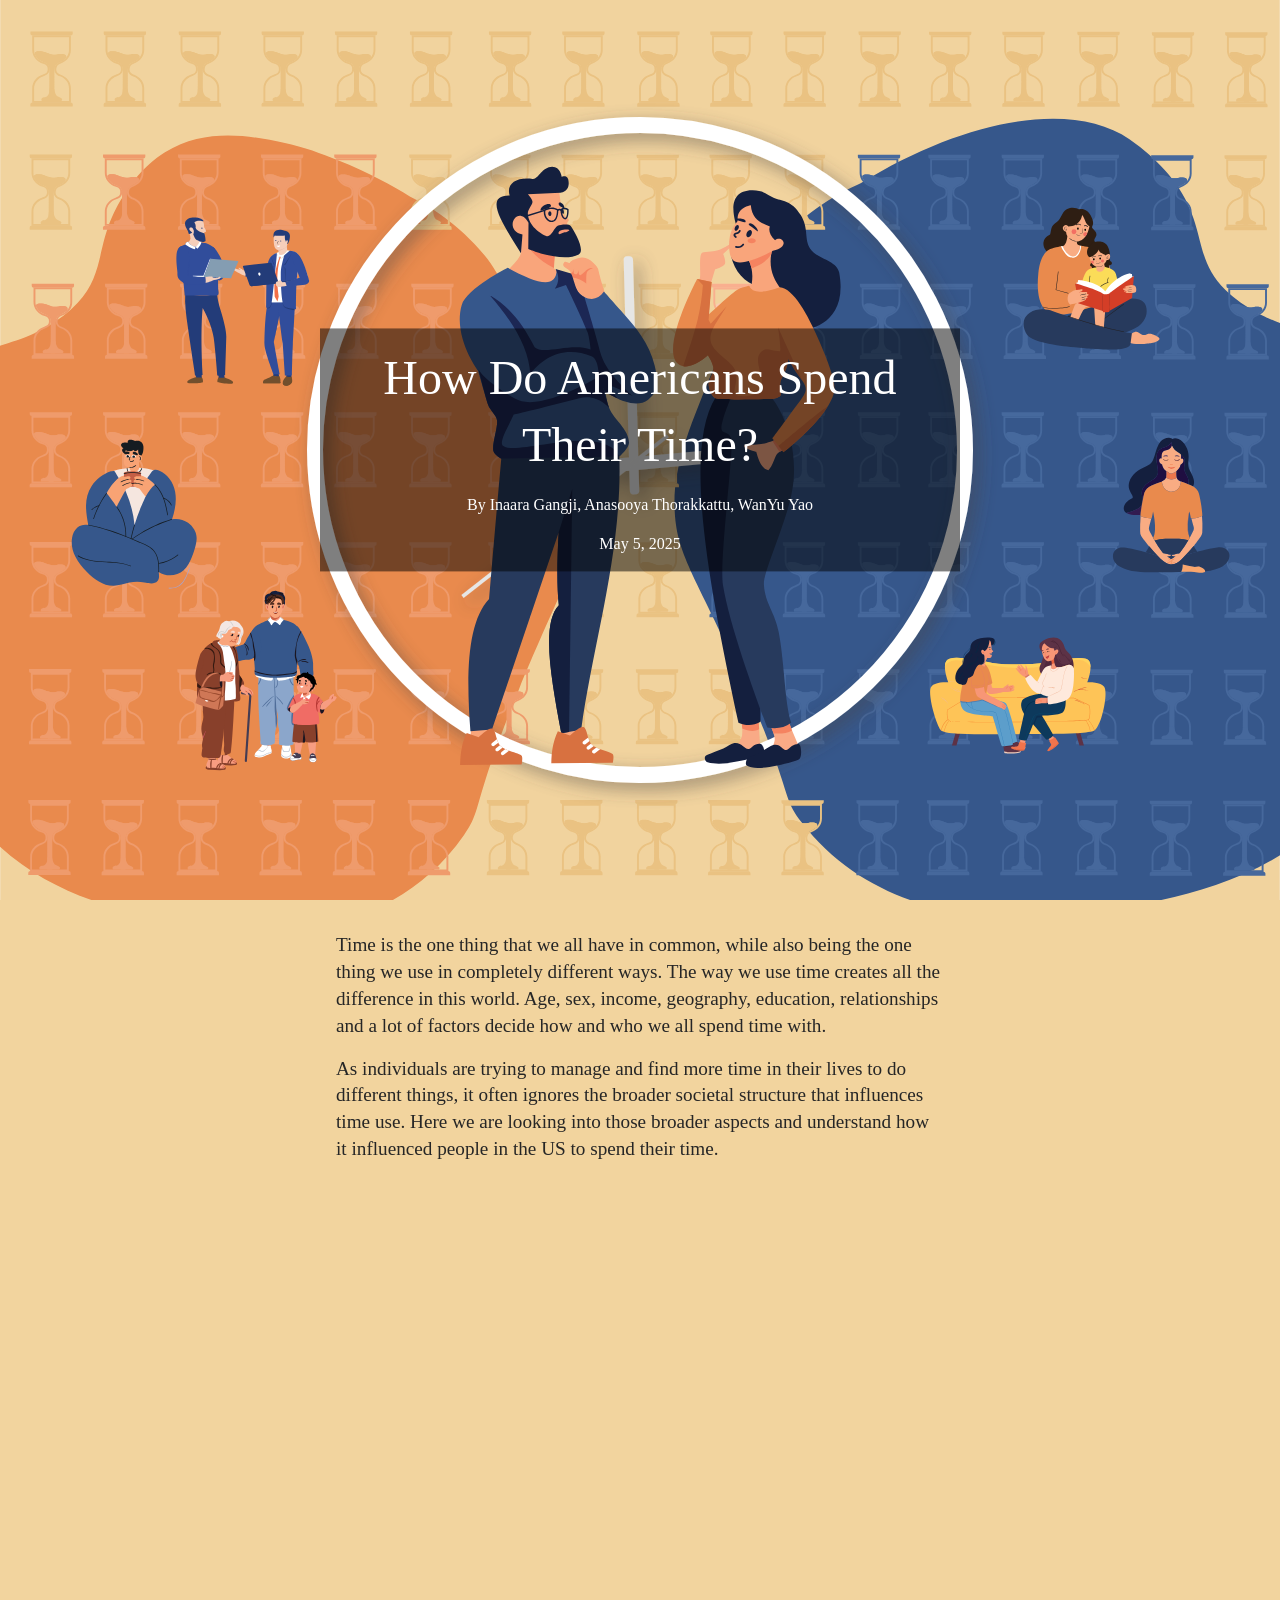
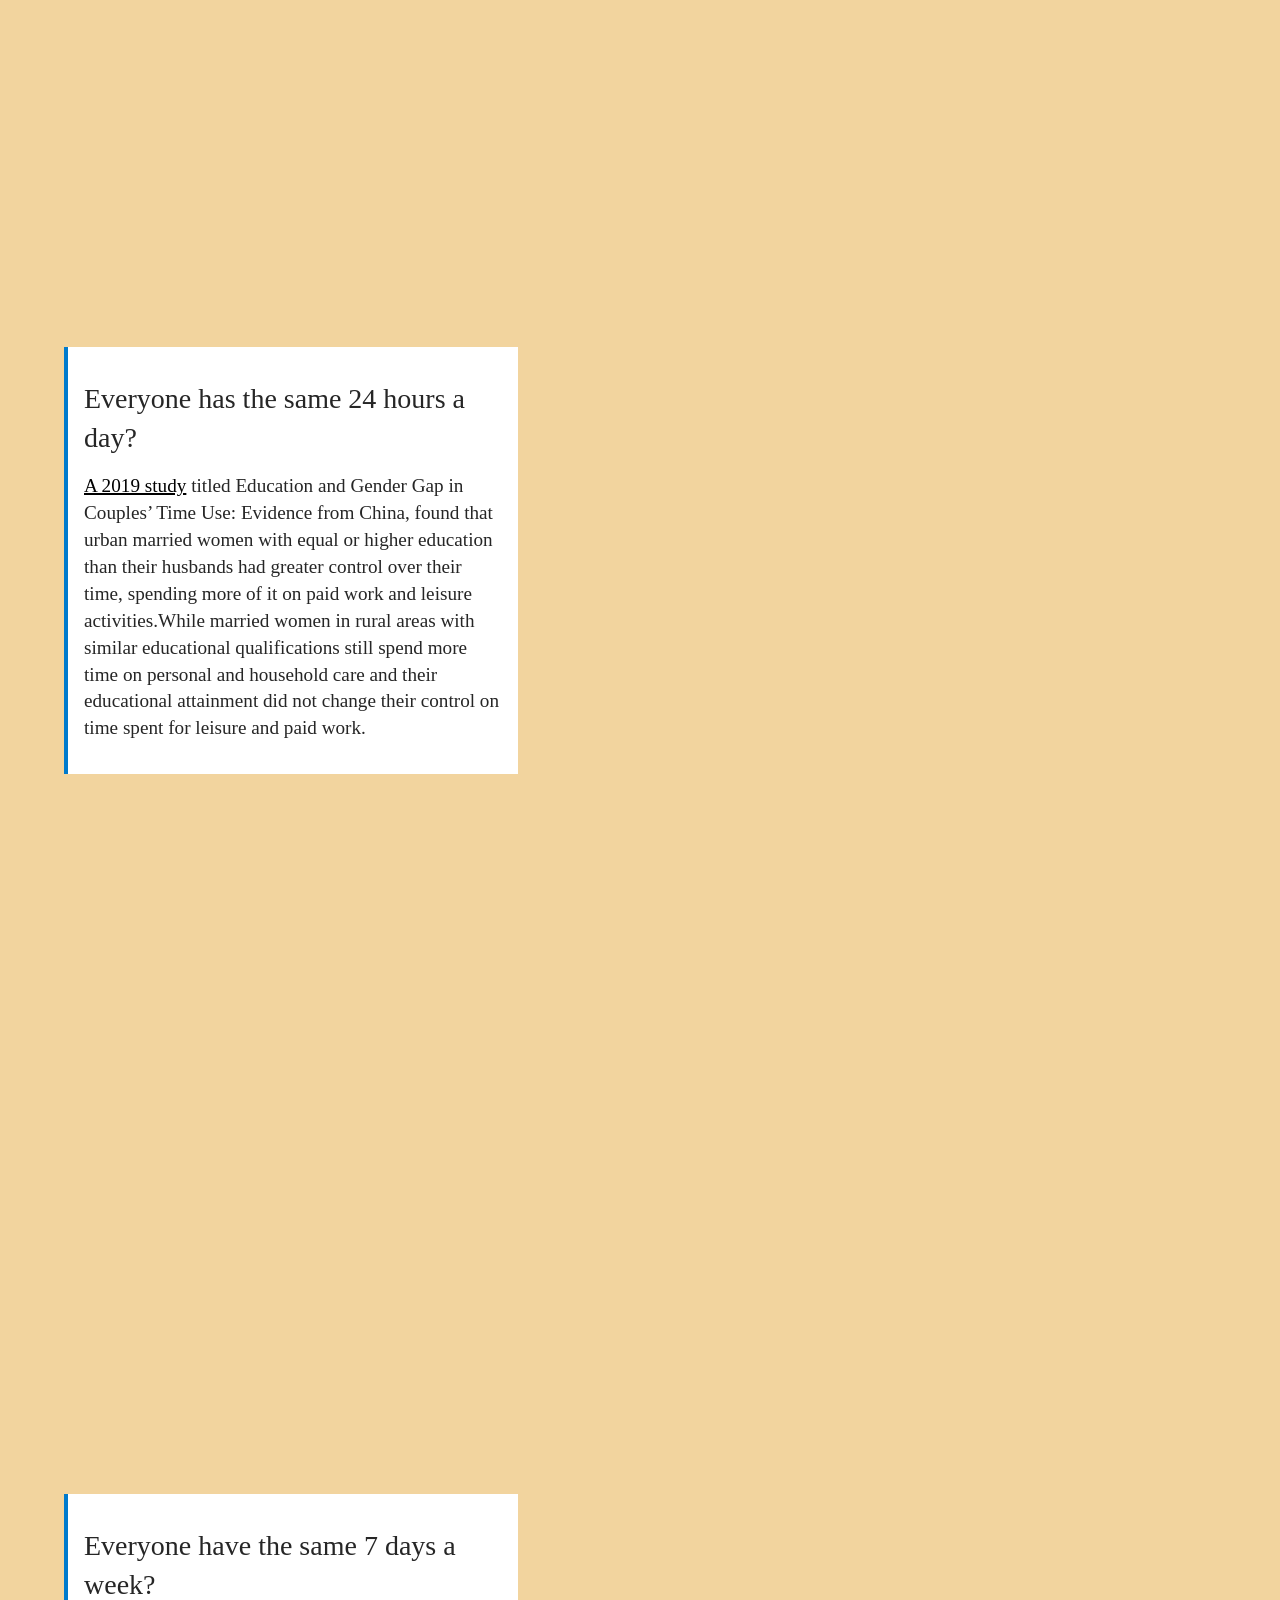
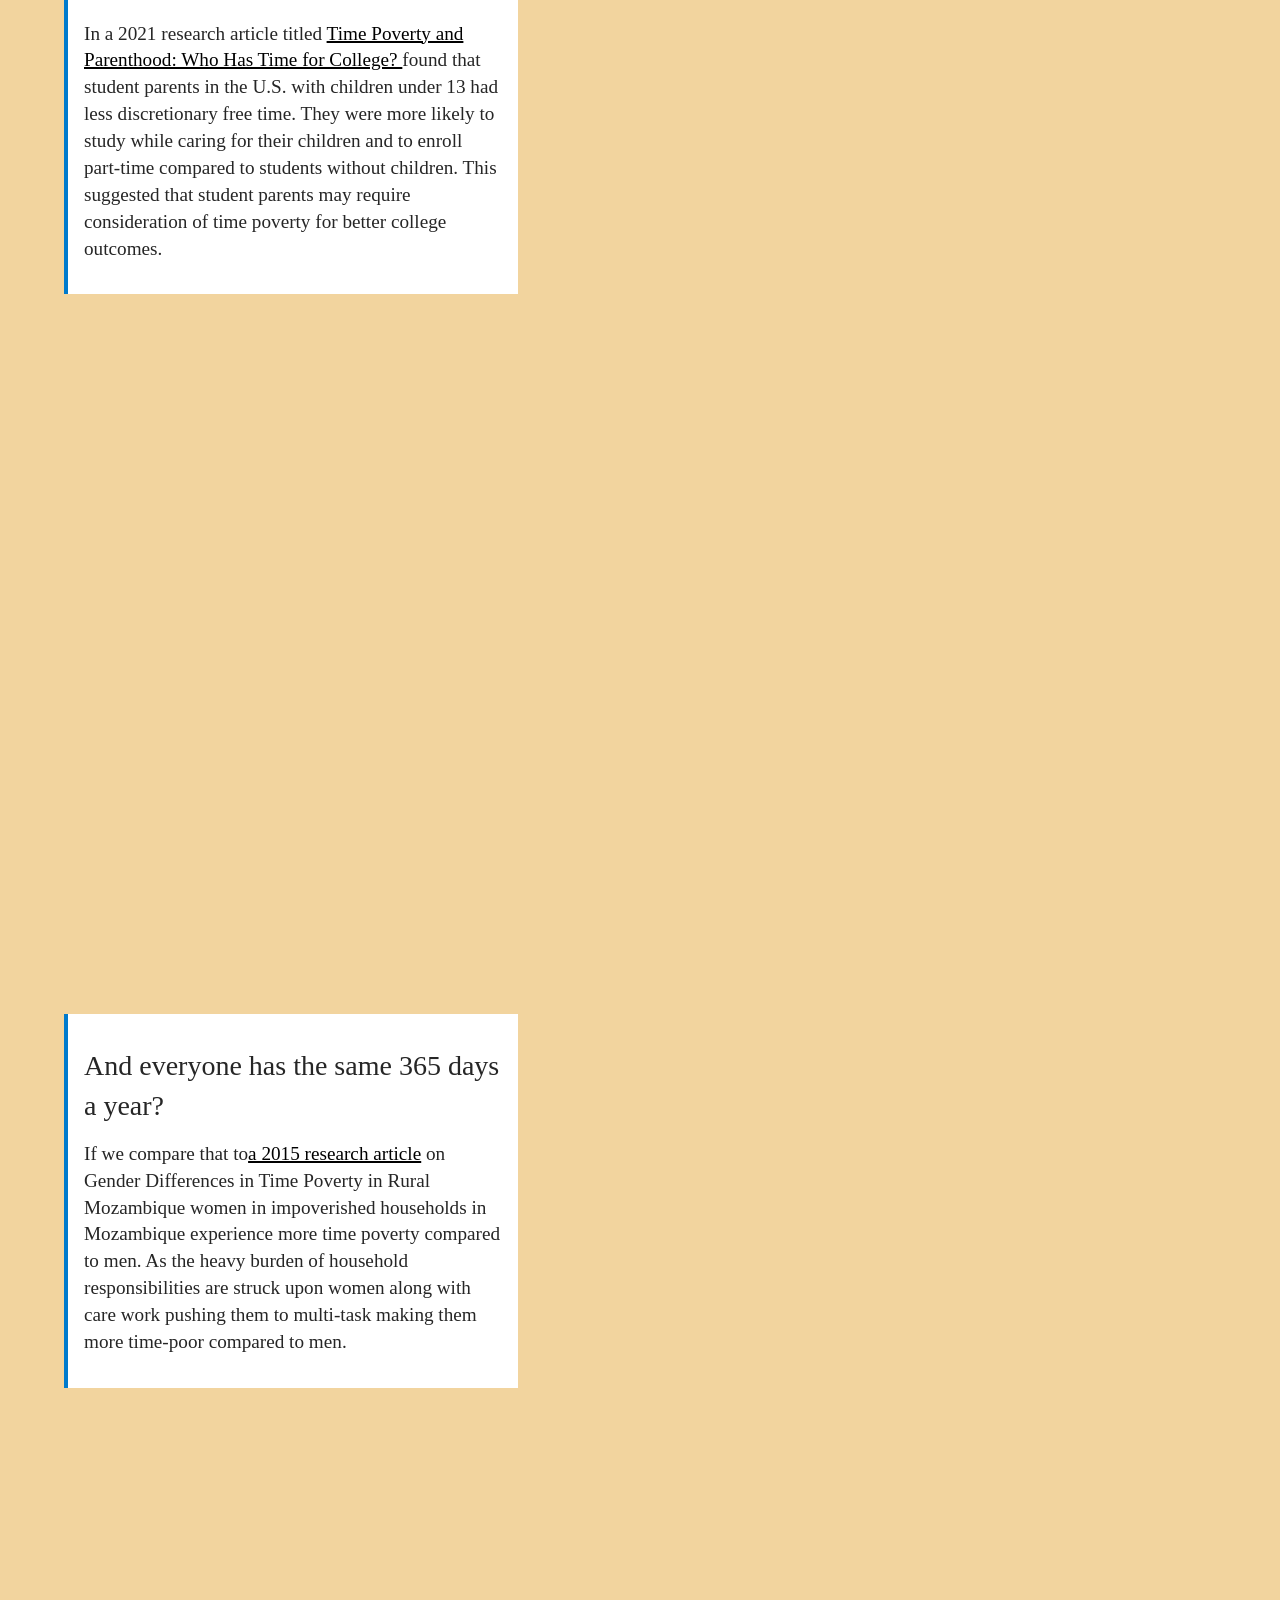
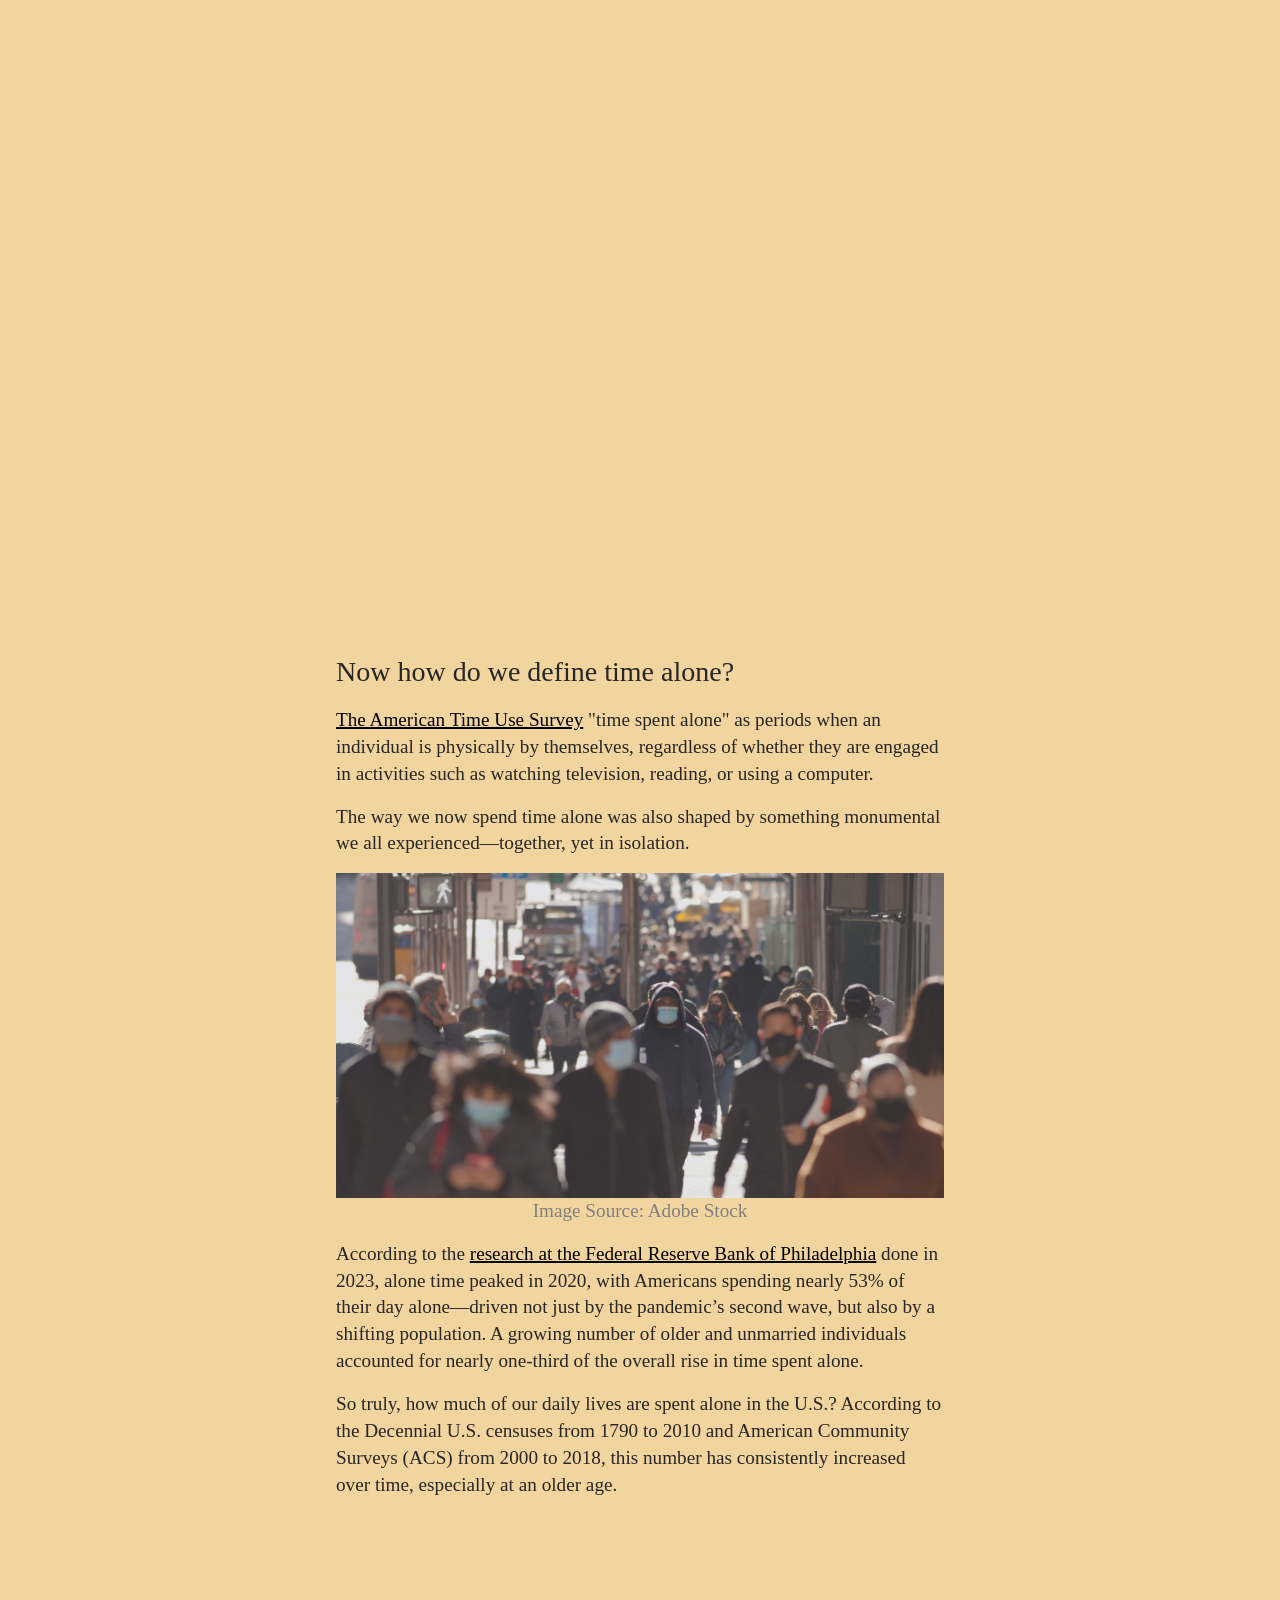
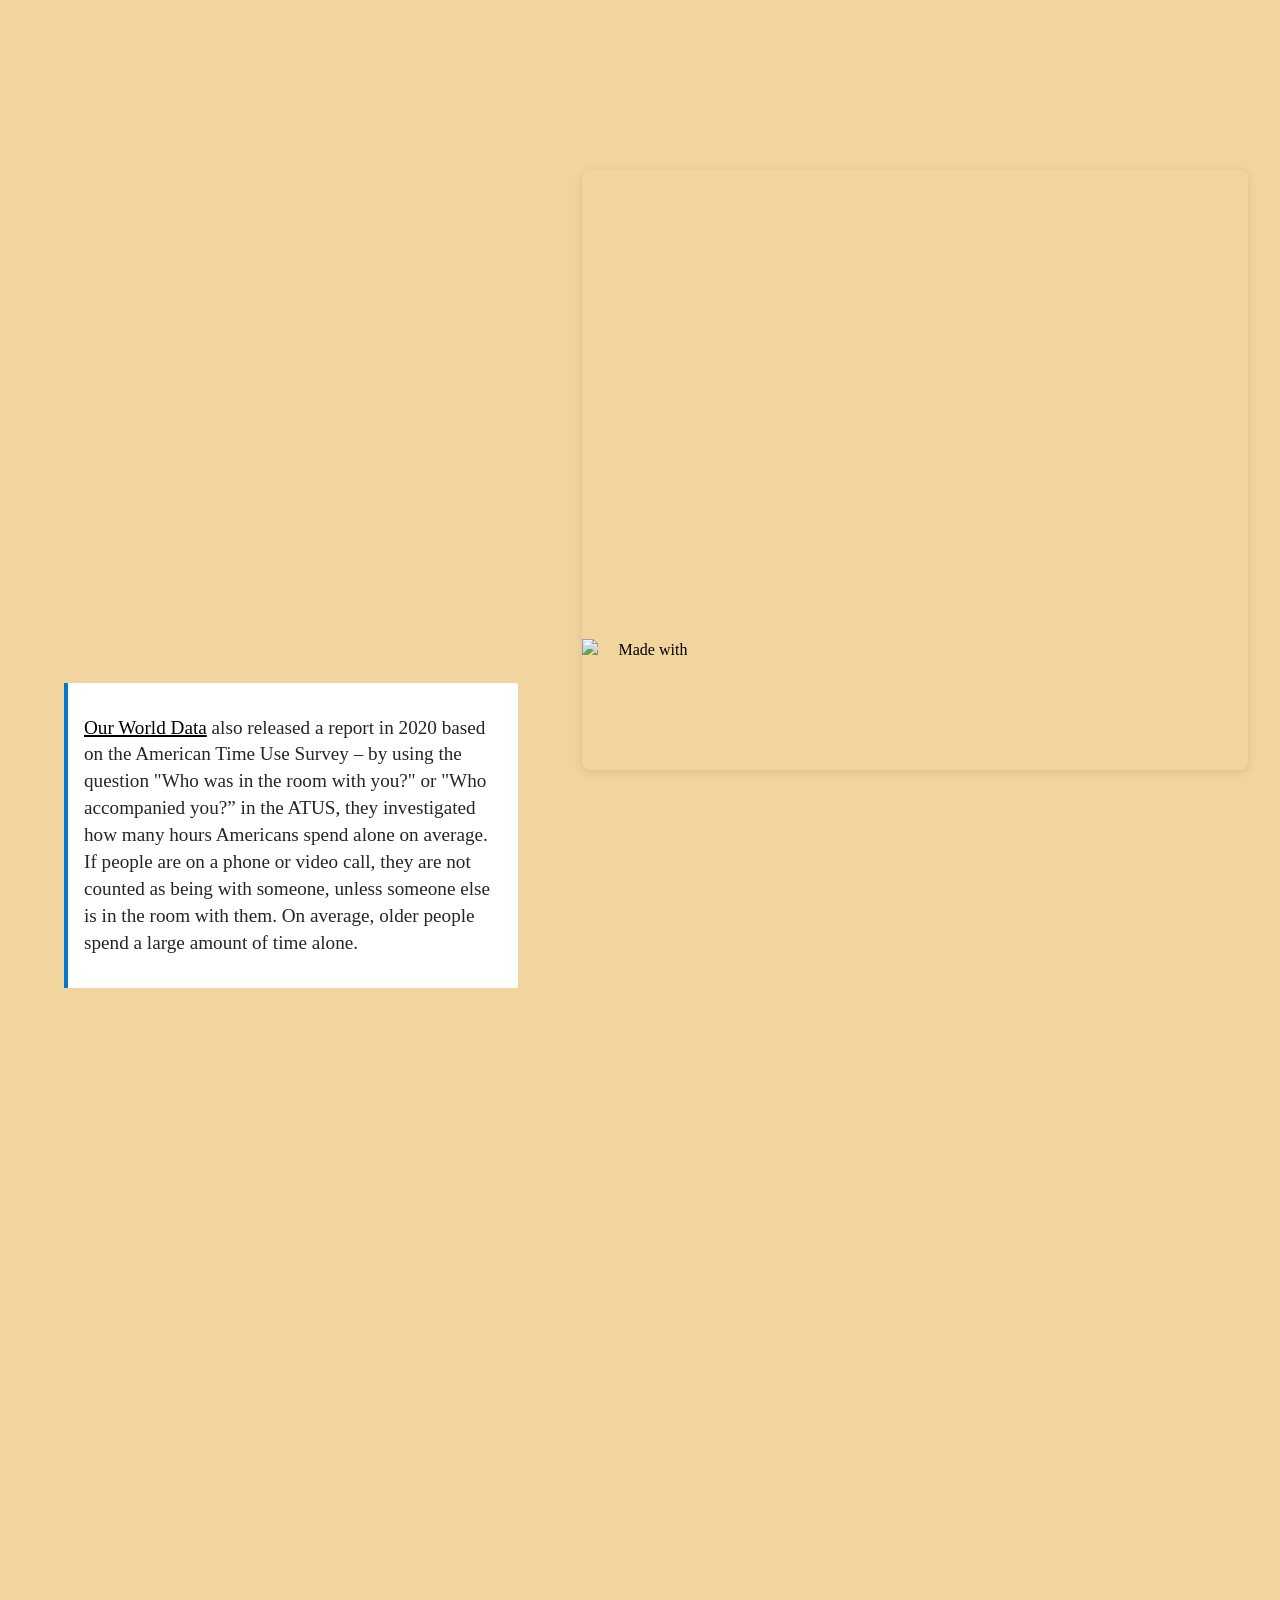
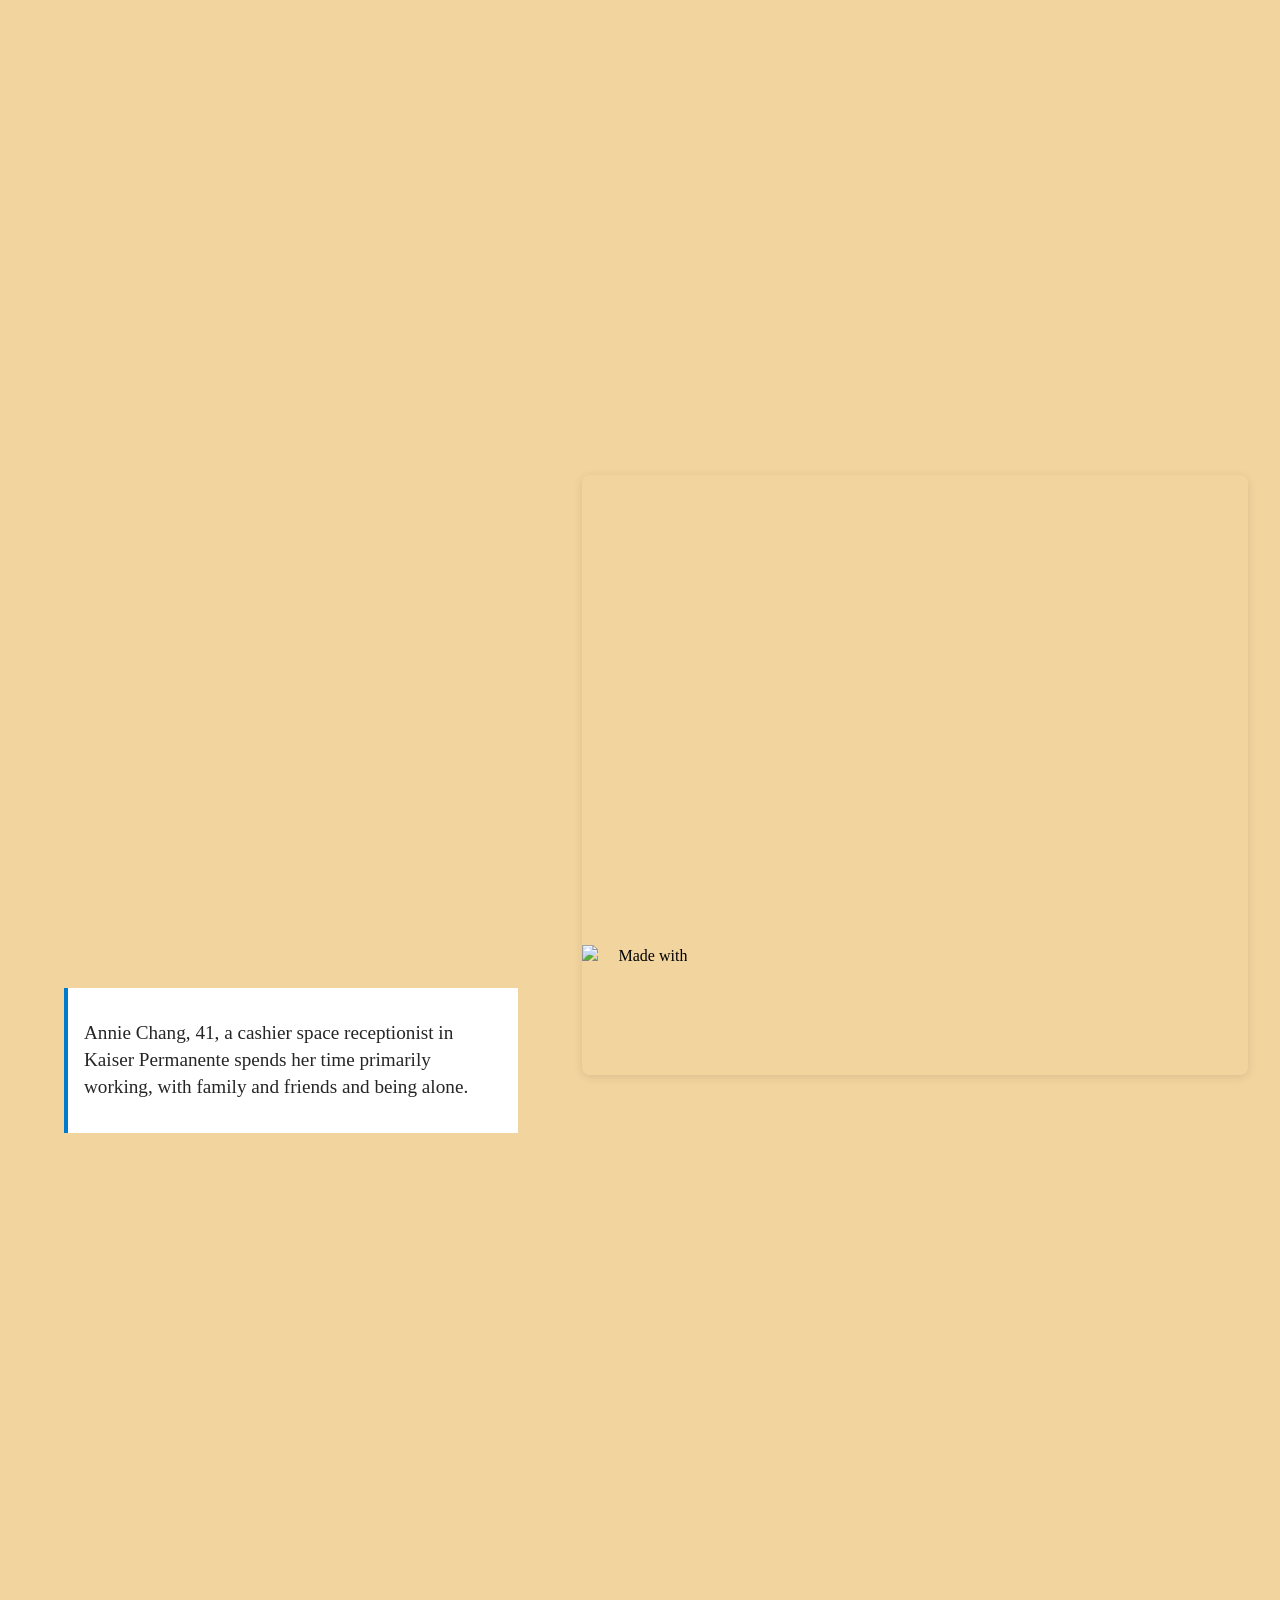
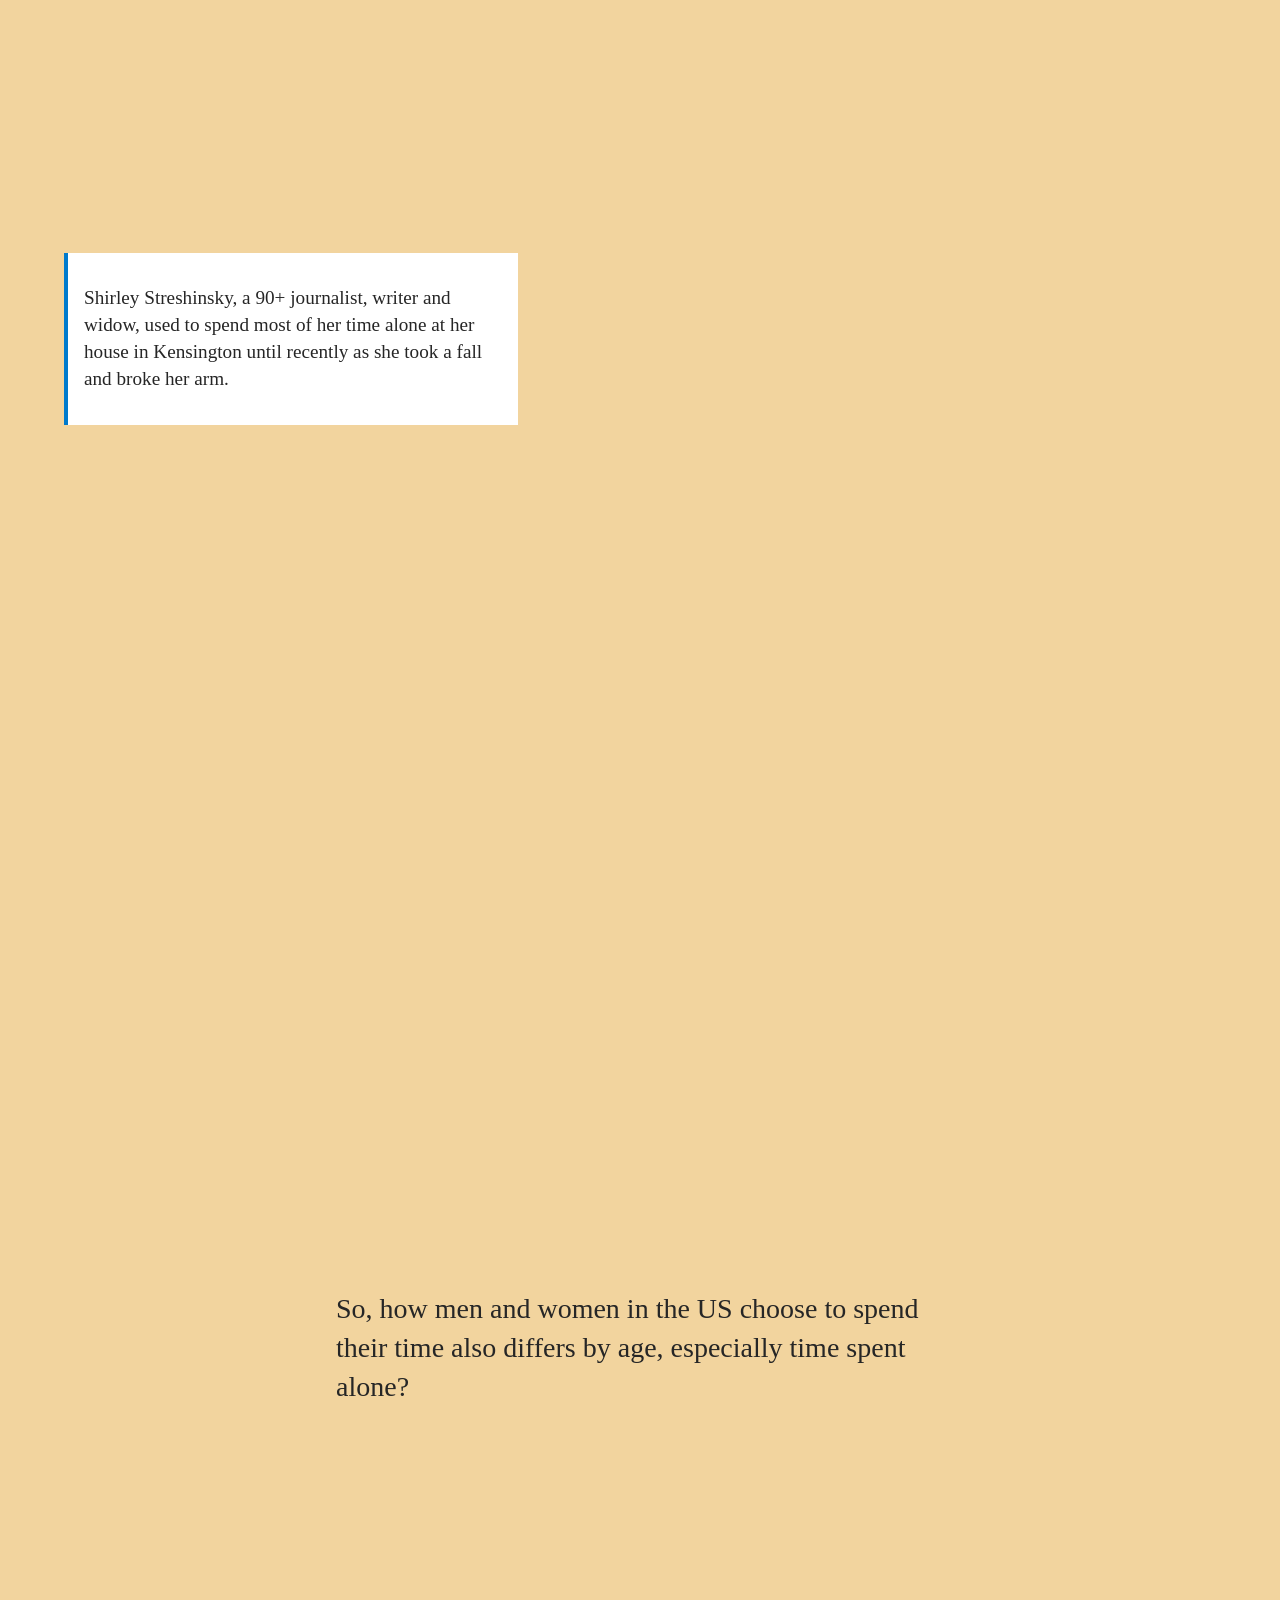
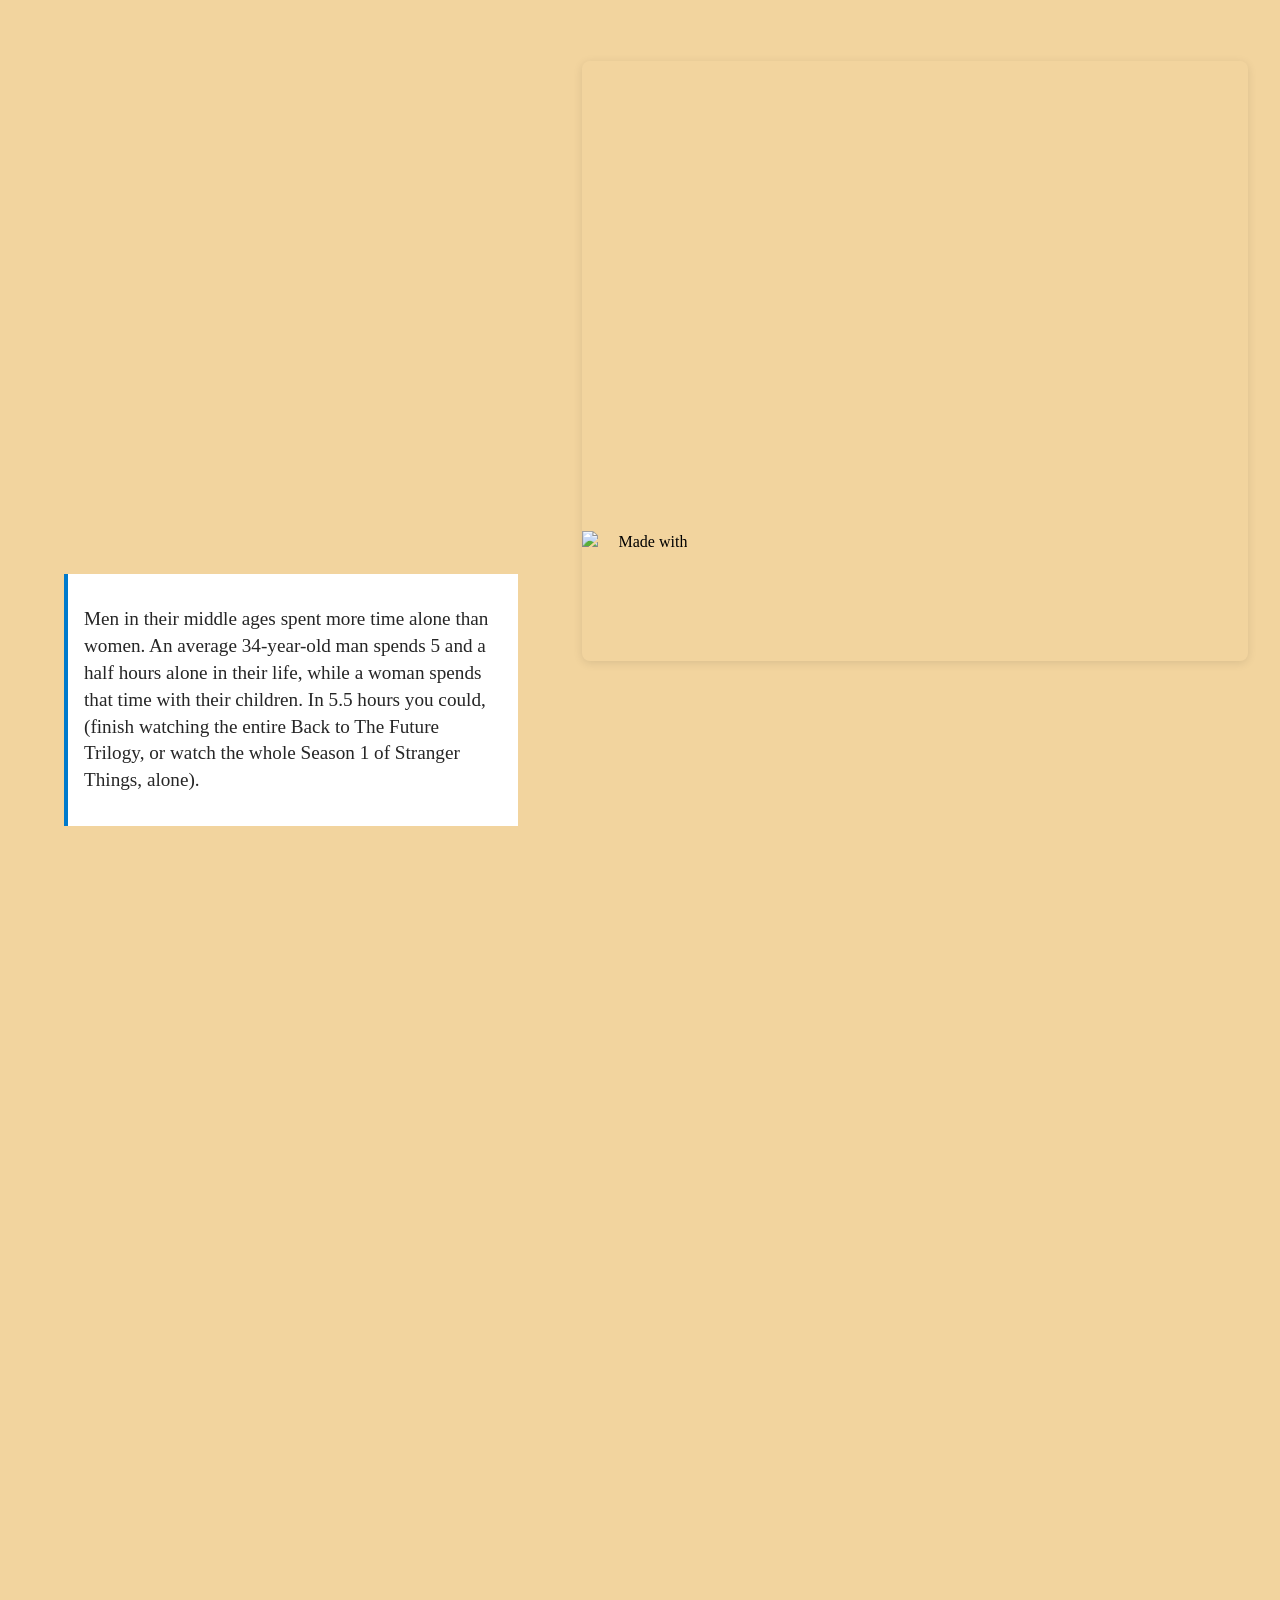
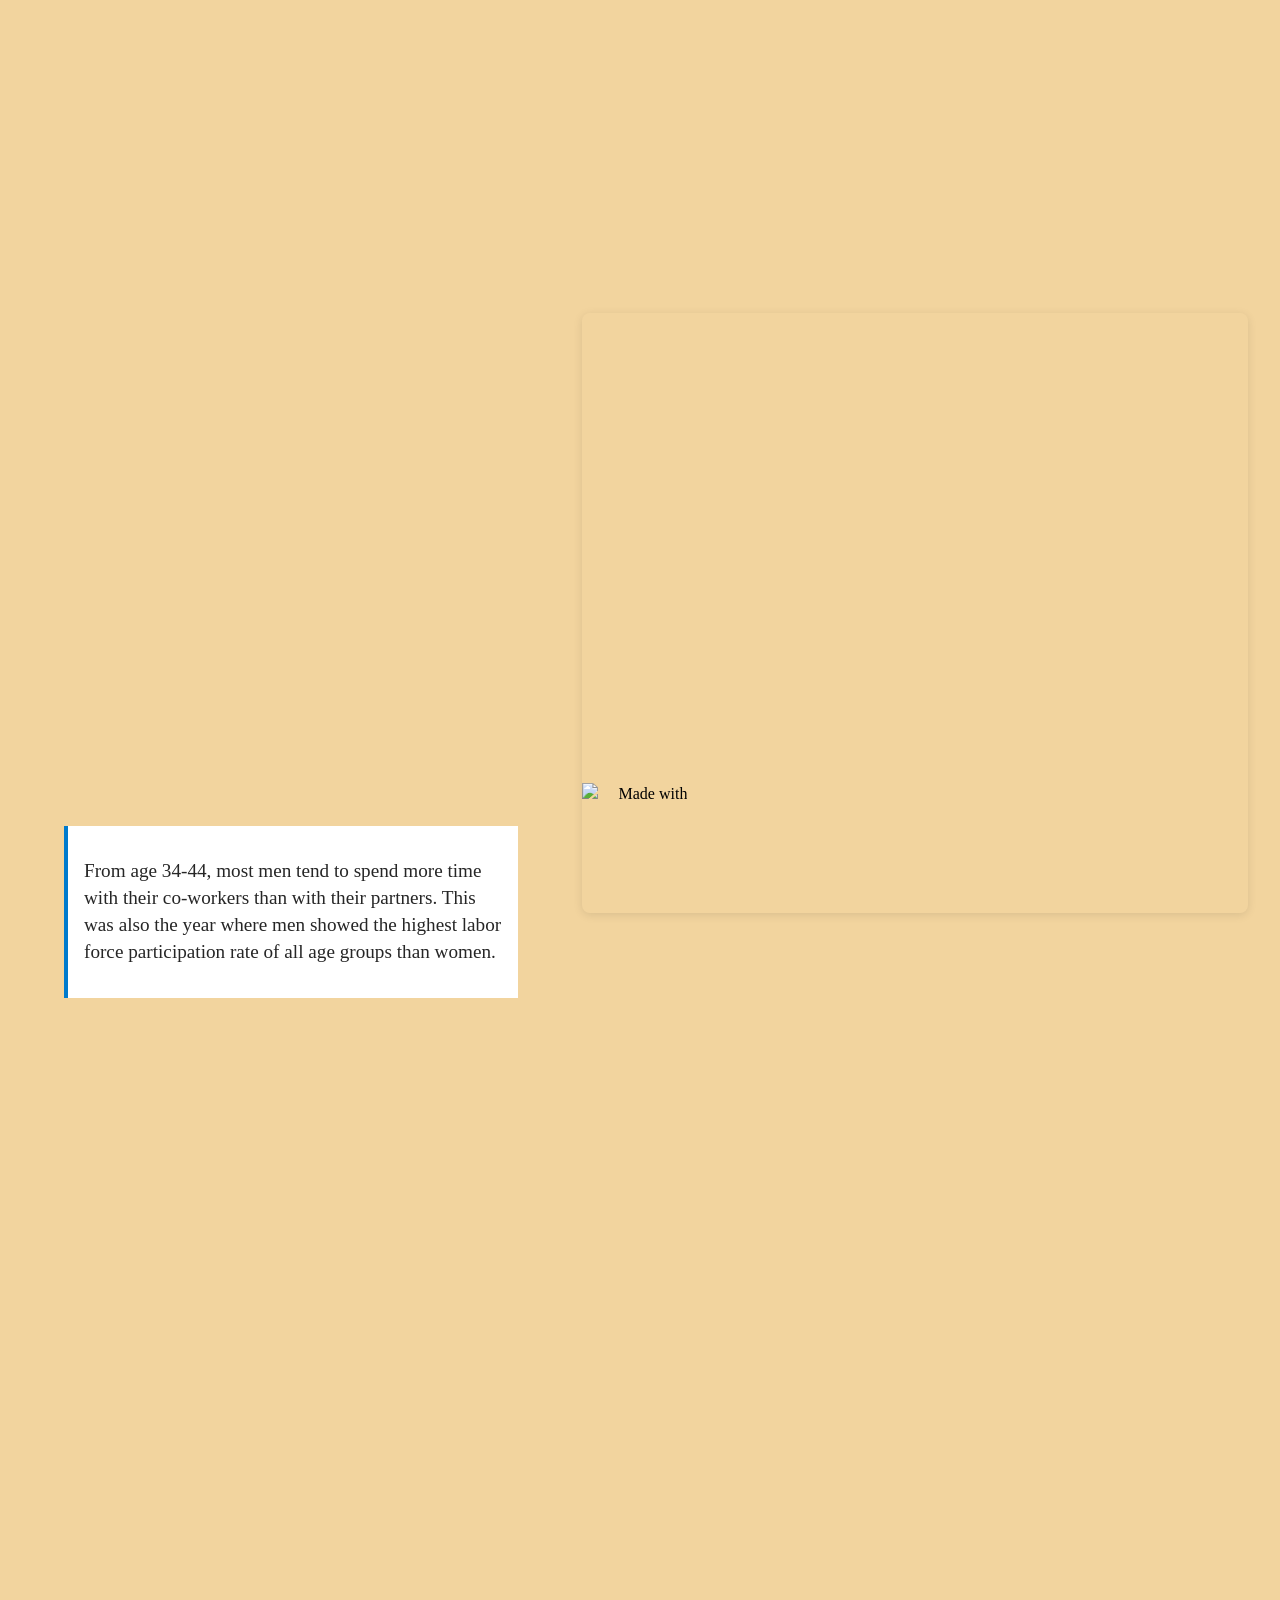
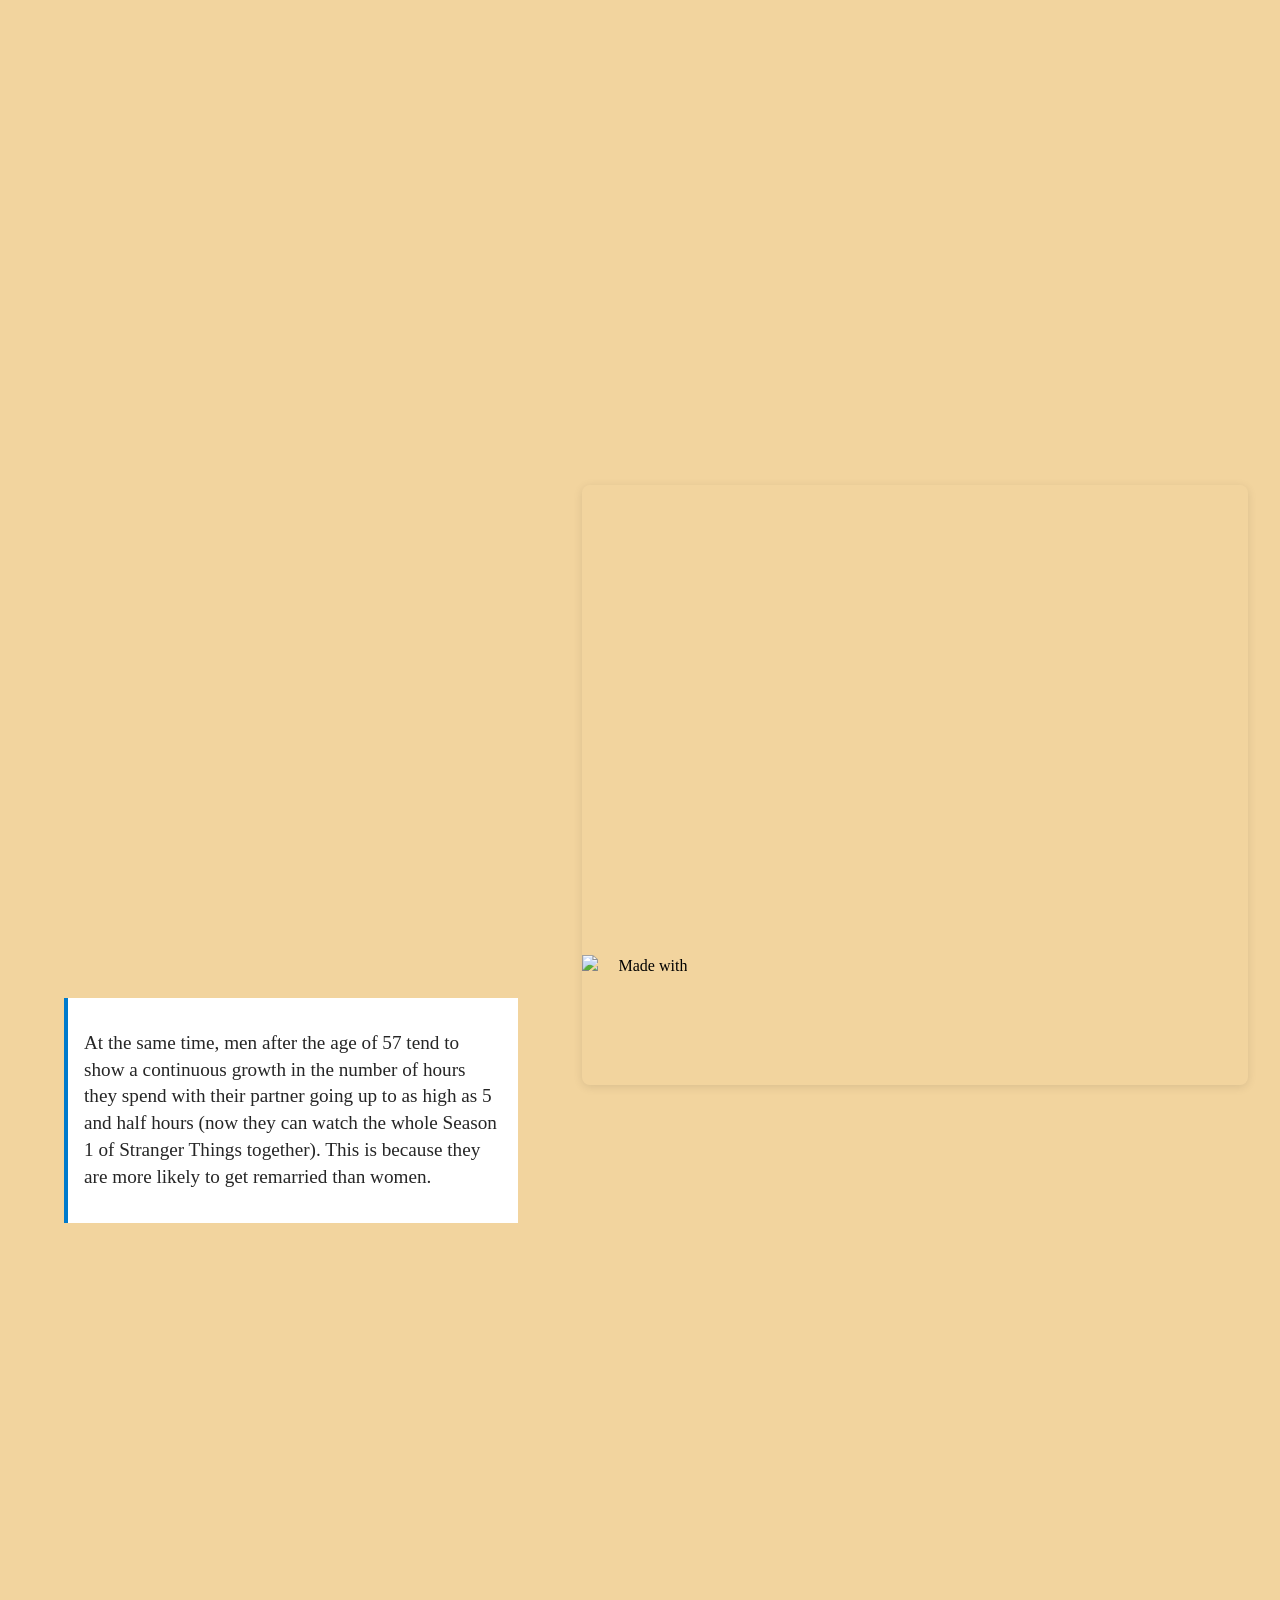
==== commit a45fb229: "update github pages" ====
--- a/docs/index.html
+++ b/docs/index.html
@@ -7,29 +7,29 @@
 	<meta http-equiv="Content-Type" content="text/html; charset=utf-8" />
 	
 		<link href="./_app/immutable/assets/0.DfxhmisX.css" rel="stylesheet">
-		<link href="./_app/immutable/assets/2.7ycgo_fN.css" rel="stylesheet">
+		<link href="./_app/immutable/assets/2.CPFexSiX.css" rel="stylesheet">
 		<link href="./_app/immutable/assets/Scrolly.ZI1Fy6hw.css" rel="stylesheet">
-		<link rel="modulepreload" href="./_app/immutable/entry/start.DvsHzA5x.js">
-		<link rel="modulepreload" href="./_app/immutable/chunks/1Jcbcg-N.js">
+		<link rel="modulepreload" href="./_app/immutable/entry/start.D_jZ8FVZ.js">
+		<link rel="modulepreload" href="./_app/immutable/chunks/DgTYOdTj.js">
 		<link rel="modulepreload" href="./_app/immutable/chunks/Balg73jO.js">
 		<link rel="modulepreload" href="./_app/immutable/chunks/C50NDCZi.js">
 		<link rel="modulepreload" href="./_app/immutable/chunks/BJIPiEye.js">
-		<link rel="modulepreload" href="./_app/immutable/entry/app.ZG2SQ-Lw.js">
+		<link rel="modulepreload" href="./_app/immutable/entry/app.Ze8vOahP.js">
 		<link rel="modulepreload" href="./_app/immutable/chunks/BVrIUHq8.js">
 		<link rel="modulepreload" href="./_app/immutable/chunks/D3JSOOV3.js">
 		<link rel="modulepreload" href="./_app/immutable/chunks/CITJBX_8.js">
 		<link rel="modulepreload" href="./_app/immutable/nodes/0.meQdzRLi.js">
 		<link rel="modulepreload" href="./_app/immutable/chunks/BpSHJ8Cv.js">
-		<link rel="modulepreload" href="./_app/immutable/nodes/2.0qjPlds2.js">
+		<link rel="modulepreload" href="./_app/immutable/nodes/2.CCPAuwMJ.js">
 		<link rel="modulepreload" href="./_app/immutable/chunks/DGUUavpN.js"><!--[--><meta name="description" content="Description TK"> <meta name="author" content="The Pudding"> <meta name="news_keywords" content=""> <meta property="og:title" content="Title TK"> <meta property="og:site_name" content="The Pudding"> <meta property="og:url" content="https://pudding.cool"> <meta property="og:description" content="Description TK"> <meta property="og:type" content="article"> <meta property="og:locale" content="en_US"> <meta property="og:image" content="https://pudding.cool/assets/social-facebook.jpg"> <meta property="og:image:type" content="image/jpeg"> <meta property="og:image:width" content="1200"> <meta property="og:image:height" content="628"> <meta name="twitter:card" content="summary_large_image"> <meta name="twitter:site" content="https://pudding.cool"> <meta name="twitter:creator" content="@puddingviz"> <meta name="twitter:title" content="Title TK"> <meta name="twitter:description" content="Description TK"> <meta name="twitter:image:src" content="https://pudding.cool/assets/social-twitter.jpg"> <meta name="robots" content="max-image-preview:large"> <link rel="canonical" href="https://pudding.cool/"> <!--[--><link rel="preload" href="https://pudding.cool/assets/fonts/tiempos/TiemposTextWeb-Regular.woff2" as="font" type="font/woff2" crossorigin=""><link rel="preload" href="https://pudding.cool/assets/fonts/tiempos/TiemposTextWeb-Bold.woff2" as="font" type="font/woff2" crossorigin=""><link rel="preload" href="https://pudding.cool/assets/fonts/atlas/AtlasGrotesk-Regular-Web.woff2" as="font" type="font/woff2" crossorigin=""><link rel="preload" href="https://pudding.cool/assets/fonts/atlas/AtlasGrotesk-Bold-Web.woff2" as="font" type="font/woff2" crossorigin=""><!--]--><!--]--><title>Title TK</title>
 </head>
 
 <body>
 	<a href="#content" class="skip-to-main">Skip to main content</a>
-	<div><!--[--><!--[--><!----><header></header><!----> <main id="content"><!----><!----> <div class="hero svelte-geki7z"><!--[!--><img src="assets/cover-image.svg" alt="How Americans Spend Their Time Cover Image" class="svelte-geki7z"><!--]--> <div class="text svelte-geki7z"><!--[--><h1><!---->How Do Americans Spend Their Time?<!----></h1><!--]--> <!--[!--><!--]--> <!--[--><p><!---->By Inaara Gangji, Anasooya Thorakkattu, WanYu Yao<!----></p><!--]--> <!--[--><p><!---->May 5, 2025<!----></p><!--]--></div></div><!---->  <div class="container svelte-cdeepk"><div class="text svelte-cdeepk"><p>Time is the one thing that we all have in common, while also being the one thing we use in completely different ways. The way we use time creates all the difference in this world. Age, sex, income, geography, education, relationships and a lot of factors decide how and who we all spend time with.</p> <p>As individuals are trying to manage and find more time in their lives to do different things, it often ignores the broader societal structure that influences time use. Here we are looking into those broader aspects and understand how it influenced people in the US to spend their time.</p></div>  <section class="svelte-cdeepk"><div class="left svelte-cdeepk"><div><!--[--><!--[--><div class="step svelte-cdeepk "><p><!----><h3>Everyone has the same 24 hours a day?</h3>
-		 <p><a href="https://www.tandfonline.com/doi/abs/10.1080/17516234.2019.1632018?casa_token=7jYJ7gOUwuIAAAAA:MveJfYozt1Tze4mCheA_3T-0Ia65QcJuzR63dTf2jSpy243KPGleAl2KRP-tpbJhRs0NEtuKrdU" target="_blank" rel="noopener noreferrer">A 2019 study</a> titled Education and Gender Gap in Couples’ Time Use: Evidence from China, found that urban married women with equal or higher education than their husbands had greater control over their time, spending more of it on paid work and leisure activities.While married women in rural areas with similar educational qualifications still spend more time on personal and household care and their educational attainment did not change their control on time spent for leisure and paid work.</p><!----></p></div><!--]--><!--[--><div class="step svelte-cdeepk "><p><!----><h3>Everyone have the same 7 days a week?</h3>
-		 <p>In a 2021 research article titled <a href="https://journals.sagepub.com/doi/10.1177/23328584211011608" target="_blank" rel="noopener noreferrer"> Time Poverty and Parenthood: Who Has Time for College? </a> found that student parents in the U.S. with children under 13 had less discretionary free time. They were more likely to study while caring for their children and to enroll part-time compared to students without children. This suggested that student parents may require consideration of time poverty for better college outcomes.</p><!----></p></div><!--]--><!--[--><div class="step svelte-cdeepk "><p><!----><h3>And everyone has the same 365 days a year?</h3>
-		 <p>If we compare that to<a href="https://www.tandfonline.com/doi/abs/10.1080/00346764.2015.1035909?casa_token=cKeBdCFv7QAAAAAA:crRGerzYMNXbl3Ef5vF8OZwQfTeO8VPXU4rmqsS3AqynF7DvC0aF_uDKjFdz4MgRfF9jIr7BbI8" target="_blank" rel="noopener noreferrer">a 2015 research article</a> on Gender Differences in Time Poverty in Rural Mozambique women in impoverished households in Mozambique experience more time poverty compared to men. As the heavy burden of household responsibilities are struck upon women along with care work pushing them to multi-task making them more time-poor compared to men.</p><!----></p></div><!--]--><!--]--><!----></div><!----></div> <div class="right svelte-cdeepk"><div class="right-inner svelte-cdeepk"><!--[!--><!--[!--><!--[!--><!--]--><!--]--><!--]--></div></div></section> <!--[!--><!--]--> <div class="text svelte-cdeepk"><h3 class="svelte-cdeepk">Now how do we define time alone?</h3> <p><a href="https://www.bls.gov/tus/">The American Time Use Survey</a> "time spent alone" as periods when an individual is physically by themselves, regardless of whether they are engaged in activities such as watching television, reading, or using a computer.</p> <p>The way we now spend time alone was also shaped by something monumental we all experienced—together, yet in isolation.</p> <figure style="text-align: center;"><img src="assets/pandemic.jpeg" alt="Pandemic" style="max-width: 100%;" class="svelte-cdeepk"> <figcaption style="color: grey;">Image Source: Adobe Stock</figcaption></figure> <p>According to the <a href="https://enghinatalay.github.io/ei23.pdf">research at the Federal Reserve Bank of Philadelphia</a> done in 2023, alone time peaked in 2020, with Americans spending nearly 53% of their day alone—driven not just by the pandemic’s second wave, but also by a shifting population. A growing number of older and unmarried individuals accounted for nearly one-third of the overall rise in time spent alone.</p> <p>So truly, how much of our daily lives are spent alone in the U.S.? According to the Decennial U.S. censuses from 1790 to 2010 and American Community Surveys (ACS) from 2000 to 2018, this number has consistently increased over time, especially at an older age.</p></div>  <section class="svelte-cdeepk"><div class="left svelte-cdeepk"><div><!--[--><div class="step svelte-cdeepk "><p><!----><p><a href="https://ourworldindata.org/time-use" target="_blank" rel="noopener noreferrer">Our World Data</a> also released a report in 2020 based on the American Time Use Survey – by using the question "Who was in the room with you?" or "Who accompanied you?” in the ATUS, they investigated how many hours Americans spend alone on average. If people are on a phone or video call, they are not counted as being with someone, unless someone else is in the room with them. On average, older people spend a large amount of time alone.</p><!----></p></div><!--]--><!----></div><!----></div> <div class="right svelte-cdeepk"><div class="right-inner svelte-cdeepk"><div class="flourish-wrapper svelte-cdeepk"><iframe src="https://flo.uri.sh/visualisation/22900966/embed" title="Interactive or visual content" class="flourish-embed-iframe svelte-cdeepk" frameborder="0" scrolling="no" style="width:100%;height:600px;" sandbox="allow-same-origin allow-forms allow-scripts allow-downloads allow-popups allow-popups-to-escape-sandbox allow-top-navigation-by-user-activation"></iframe><div style="width:100%!;margin-top:4px!important;text-align:right!important;"><a class="flourish-credit" href="https://public.flourish.studio/visualisation/22900966/?utm_source=embed&amp;utm_campaign=visualisation/22900966" target="_top" style="text-decoration:none!important"><img alt="Made with Flourish" src="https://public.flourish.studio/resources/made_with_flourish.svg" style="width:105px!important;height:16px!important;border:none!important;margin:0!important;" class="svelte-cdeepk"></a></div></div></div></div></section> <section class="svelte-cdeepk"><div class="left svelte-cdeepk"><div><!--[--><div class="step svelte-cdeepk "><p>Annie Chang, 41, a cashier space receptionist in Kaiser Permanente spends her time primarily working, with family and friends and being alone.</p></div><div class="step svelte-cdeepk "><p>Shirley Streshinsky, a 90+ journalist, writer and widow, used to spend most of her time alone at her house in Kensington until recently as she took a fall and broke her arm.</p></div><!--]--><!----></div><!----></div> <div class="right svelte-cdeepk"><div class="right-inner svelte-cdeepk"><div class="flourish-wrapper svelte-cdeepk"><iframe src="https://flo.uri.sh/visualisation/22999902/embed" title="Interactive or visual content" class="flourish-embed-iframe svelte-cdeepk" frameborder="0" scrolling="no" style="width:100%;height:600px;" sandbox="allow-same-origin allow-forms allow-scripts allow-downloads allow-popups allow-popups-to-escape-sandbox allow-top-navigation-by-user-activation"></iframe><div style="width:100%!;margin-top:4px!important;text-align:right!important;"><a class="flourish-credit" href="https://public.flourish.studio/visualisation/22999902/?utm_source=embed&amp;utm_campaign=visualisation/22999902" target="_top" style="text-decoration:none!important"><img alt="Made with Flourish" src="https://public.flourish.studio/resources/made_with_flourish.svg" style="width:105px!important;height:16px!important;border:none!important;margin:0!important;" class="svelte-cdeepk"></a></div></div></div></div></section> <div class="text svelte-cdeepk"><h3 class="svelte-cdeepk">So, how men and women in the US choose to spend their time also differs by age, especially time spent alone?</h3></div>  <section class="svelte-cdeepk"><div class="left svelte-cdeepk"><div><!--[--><div class="step svelte-cdeepk "><p>Men in their middle ages spent more time alone than women. An average 34-year-old man spends 5 and a half hours alone in their life, while a woman spends that time with their children. In 5.5 hours you could, (finish watching the entire Back to The Future Trilogy, or watch the whole Season 1 of Stranger Things, alone).</p></div><div class="step svelte-cdeepk "><p>Over the past 30 years, children have received increased attention and care, according to Leslie Salzinger, Associate Professor and Chair of Gender and Women’s Studies at UC Berkeley. The gap remains largely unchanged, even though men are spending more time with their children—because women’s caregiving time has increased proportionally as well.</p></div><!--]--><!----></div><!----></div> <div class="right svelte-cdeepk"><div class="right-inner svelte-cdeepk"><div class="flourish-wrapper svelte-cdeepk"><iframe src="https://flo.uri.sh/visualisation/22901347/embed" title="Interactive or visual content" class="flourish-embed-iframe svelte-cdeepk" frameborder="0" scrolling="no" style="width:100%;height:600px;" sandbox="allow-same-origin allow-forms allow-scripts allow-downloads allow-popups allow-popups-to-escape-sandbox allow-top-navigation-by-user-activation"></iframe><div style="width:100%!;margin-top:4px!important;text-align:right!important;"><a class="flourish-credit" href="https://public.flourish.studio/visualisation/22901347/?utm_source=embed&amp;utm_campaign=visualisation/22901347" target="_top" style="text-decoration:none!important"><img alt="Made with Flourish" src="https://public.flourish.studio/resources/made_with_flourish.svg" style="width:105px!important;height:16px!important;border:none!important;margin:0!important;" class="svelte-cdeepk"></a></div></div></div></div></section> <section class="svelte-cdeepk"><div class="left svelte-cdeepk"><div><!--[--><div class="step svelte-cdeepk "><p>From age 34-44, most men tend to spend more time with their co-workers than with their partners. This was also the year where men showed the highest labor force participation rate of all age groups than women.</p></div><!--]--><!----></div><!----></div> <div class="right svelte-cdeepk"><div class="right-inner svelte-cdeepk"><div class="flourish-wrapper svelte-cdeepk"><iframe src="https://flo.uri.sh/visualisation/22941340/embed" title="Interactive or visual content" class="flourish-embed-iframe svelte-cdeepk" frameborder="0" scrolling="no" style="width:100%;height:600px;" sandbox="allow-same-origin allow-forms allow-scripts allow-downloads allow-popups allow-popups-to-escape-sandbox allow-top-navigation-by-user-activation"></iframe><div style="width:100%!;margin-top:4px!important;text-align:right!important;"><a class="flourish-credit" href="https://public.flourish.studio/visualisation/22941340/?utm_source=embed&amp;utm_campaign=visualisation/22941340" target="_top" style="text-decoration:none!important"><img alt="Made with Flourish" src="https://public.flourish.studio/resources/made_with_flourish.svg" style="width:105px!important;height:16px!important;border:none!important;margin:0!important;" class="svelte-cdeepk"></a></div></div></div></div></section> <section class="svelte-cdeepk"><div class="left svelte-cdeepk"><div><!--[--><div class="step svelte-cdeepk "><p>At the same time, men after the age of 57 tend to show a continuous growth in the number of hours they spend with their partner going up to as high as 5 and half hours (now they can watch the whole Season 1 of Stranger Things together). This is because they are more likely to get remarried than women.</p></div><div class="step svelte-cdeepk "><p>While a woman spends most of her 30s with their children.</p></div><!--]--><!----></div><!----></div> <div class="right svelte-cdeepk"><div class="flourish-wrapper svelte-cdeepk"><iframe src="https://flo.uri.sh/visualisation/22941370/embed" title="Interactive or visual content" class="flourish-embed-iframe svelte-cdeepk" frameborder="0" scrolling="no" style="width:100%;height:600px;" sandbox="allow-same-origin allow-forms allow-scripts allow-downloads allow-popups allow-popups-to-escape-sandbox allow-top-navigation-by-user-activation"></iframe><div style="width:100%!;margin-top:4px!important;text-align:right!important;"><a class="flourish-credit" href="https://public.flourish.studio/visualisation/22941370/?utm_source=embed&amp;utm_campaign=visualisation/22941370" target="_top" style="text-decoration:none!important"><img alt="Made with Flourish" src="https://public.flourish.studio/resources/made_with_flourish.svg" style="width:105px!important;height:16px!important;border:none!important;margin:0!important;" class="svelte-cdeepk"></a></div></div></div></section> <section class="svelte-cdeepk"><div class="left svelte-cdeepk"><div><!--[--><div class="step svelte-cdeepk "><p>Over the past 30 years, children have received increased attention and care, according to Leslie Salzinger, associate professor and chair of Gender and Women’s Studies Department at UC Berkeley. The gap remains largely unchanged in caretaking between men and women, with women taking the brunt of it even though men are spending more time with their children in general. Gender stereotypes are still evident, said Salzinger, despite the emancipation of women.</p></div><div class="step svelte-cdeepk "><p>Women will, in general, also be more alone due to more caregiving responsibilities as they are more likely to be widows and outlive men, according to R. Gordon Rinderknecht, an associate behavioral scientist at RAND, who researches primarily focuses on how people spend their time—especially as it relates to social isolation, loneliness, and inequality.</p></div><!--]--><!----></div><!----></div> <div class="right svelte-cdeepk"><div class="right-inner svelte-cdeepk"><div class="flourish-wrapper svelte-cdeepk"><iframe src="https://flo.uri.sh/visualisation/22941304/embed" title="Interactive or visual content" class="flourish-embed-iframe svelte-cdeepk" frameborder="0" scrolling="no" style="width:100%;height:600px;" sandbox="allow-same-origin allow-forms allow-scripts allow-downloads allow-popups allow-popups-to-escape-sandbox allow-top-navigation-by-user-activation"></iframe><div style="width:100%!;margin-top:4px!important;text-align:right!important;"><a class="flourish-credit" href="https://public.flourish.studio/visualisation/22941304/?utm_source=embed&amp;utm_campaign=visualisation/22941304" target="_top" style="text-decoration:none!important"><img alt="Made with Flourish" src="https://public.flourish.studio/resources/made_with_flourish.svg" style="width:105px!important;height:16px!important;border:none!important;margin:0!important;" class="svelte-cdeepk"></a></div></div></div></div></section> <section class="svelte-cdeepk"><div class="left svelte-cdeepk"><div><!--[--><div class="step svelte-cdeepk "><p><!----><h3>So why do women tend to stay alone more only when older?</h3>
+	<div><!--[--><!--[--><!----><header></header><!----> <main id="content"><!----><!----> <div class="hero svelte-geki7z"><!--[!--><img src="assets/cover-image.svg" alt="How Americans Spend Their Time Cover Image" class="svelte-geki7z"><!--]--> <div class="text svelte-geki7z"><!--[--><h1><!---->How Do Americans Spend Their Time?<!----></h1><!--]--> <!--[!--><!--]--> <!--[--><p><!---->By Inaara Gangji, Anasooya Thorakkattu, WanYu Yao<!----></p><!--]--> <!--[--><p><!---->May 5, 2025<!----></p><!--]--></div></div><!---->  <div class="container svelte-1ww6izt"><div class="text svelte-1ww6izt"><p>Time is the one thing that we all have in common, while also being the one thing we use in completely different ways. The way we use time creates all the difference in this world. Age, sex, income, geography, education, relationships and a lot of factors decide how and who we all spend time with.</p> <p>As individuals are trying to manage and find more time in their lives to do different things, it often ignores the broader societal structure that influences time use. Here we are looking into those broader aspects and understand how it influenced people in the US to spend their time.</p></div>  <section class="svelte-1ww6izt"><div class="left svelte-1ww6izt"><div><!--[--><!--[--><div class="step svelte-1ww6izt "><p><!----><h3>Everyone has the same 24 hours a day?</h3>
+		 <p><a href="https://www.tandfonline.com/doi/abs/10.1080/17516234.2019.1632018?casa_token=7jYJ7gOUwuIAAAAA:MveJfYozt1Tze4mCheA_3T-0Ia65QcJuzR63dTf2jSpy243KPGleAl2KRP-tpbJhRs0NEtuKrdU" target="_blank" rel="noopener noreferrer">A 2019 study</a> titled Education and Gender Gap in Couples’ Time Use: Evidence from China, found that urban married women with equal or higher education than their husbands had greater control over their time, spending more of it on paid work and leisure activities.While married women in rural areas with similar educational qualifications still spend more time on personal and household care and their educational attainment did not change their control on time spent for leisure and paid work.</p><!----></p></div><!--]--><!--[--><div class="step svelte-1ww6izt "><p><!----><h3>Everyone have the same 7 days a week?</h3>
+		 <p>In a 2021 research article titled <a href="https://journals.sagepub.com/doi/10.1177/23328584211011608" target="_blank" rel="noopener noreferrer"> Time Poverty and Parenthood: Who Has Time for College? </a> found that student parents in the U.S. with children under 13 had less discretionary free time. They were more likely to study while caring for their children and to enroll part-time compared to students without children. This suggested that student parents may require consideration of time poverty for better college outcomes.</p><!----></p></div><!--]--><!--[--><div class="step svelte-1ww6izt "><p><!----><h3>And everyone has the same 365 days a year?</h3>
+		 <p>If we compare that to<a href="https://www.tandfonline.com/doi/abs/10.1080/00346764.2015.1035909?casa_token=cKeBdCFv7QAAAAAA:crRGerzYMNXbl3Ef5vF8OZwQfTeO8VPXU4rmqsS3AqynF7DvC0aF_uDKjFdz4MgRfF9jIr7BbI8" target="_blank" rel="noopener noreferrer">a 2015 research article</a> on Gender Differences in Time Poverty in Rural Mozambique women in impoverished households in Mozambique experience more time poverty compared to men. As the heavy burden of household responsibilities are struck upon women along with care work pushing them to multi-task making them more time-poor compared to men.</p><!----></p></div><!--]--><!--]--><!----></div><!----></div> <div class="right svelte-1ww6izt"><div class="right-inner svelte-1ww6izt"><!--[!--><!--[!--><!--[!--><!--]--><!--]--><!--]--></div></div></section> <!--[!--><!--]--> <div class="text svelte-1ww6izt"><h3 class="svelte-1ww6izt">Now how do we define time alone?</h3> <p><a href="https://www.bls.gov/tus/">The American Time Use Survey</a> "time spent alone" as periods when an individual is physically by themselves, regardless of whether they are engaged in activities such as watching television, reading, or using a computer.</p> <p>The way we now spend time alone was also shaped by something monumental we all experienced—together, yet in isolation.</p> <figure style="text-align: center;"><img src="assets/pandemic.jpeg" alt="Pandemic" style="max-width: 100%;" class="svelte-1ww6izt"> <figcaption style="color: grey;">Image Source: Adobe Stock</figcaption></figure> <p>According to the <a href="https://enghinatalay.github.io/ei23.pdf">research at the Federal Reserve Bank of Philadelphia</a> done in 2023, alone time peaked in 2020, with Americans spending nearly 53% of their day alone—driven not just by the pandemic’s second wave, but also by a shifting population. A growing number of older and unmarried individuals accounted for nearly one-third of the overall rise in time spent alone.</p> <p>So truly, how much of our daily lives are spent alone in the U.S.? According to the Decennial U.S. censuses from 1790 to 2010 and American Community Surveys (ACS) from 2000 to 2018, this number has consistently increased over time, especially at an older age.</p></div>  <section class="svelte-1ww6izt"><div class="left svelte-1ww6izt"><div><!--[--><div class="step svelte-1ww6izt "><p><!----><p><a href="https://ourworldindata.org/time-use" target="_blank" rel="noopener noreferrer">Our World Data</a> also released a report in 2020 based on the American Time Use Survey – by using the question "Who was in the room with you?" or "Who accompanied you?” in the ATUS, they investigated how many hours Americans spend alone on average. If people are on a phone or video call, they are not counted as being with someone, unless someone else is in the room with them. On average, older people spend a large amount of time alone.</p><!----></p></div><!--]--><!----></div><!----></div> <div class="right svelte-1ww6izt"><div class="right-inner svelte-1ww6izt"><div class="flourish-wrapper svelte-1ww6izt"><iframe src="https://flo.uri.sh/visualisation/22900966/embed" title="Interactive or visual content" class="flourish-embed-iframe svelte-1ww6izt" frameborder="0" scrolling="no" style="width:100%;height:600px;" sandbox="allow-same-origin allow-forms allow-scripts allow-downloads allow-popups allow-popups-to-escape-sandbox allow-top-navigation-by-user-activation"></iframe><div style="width:100%!;margin-top:4px!important;text-align:right!important;"><a class="flourish-credit" href="https://public.flourish.studio/visualisation/22900966/?utm_source=embed&amp;utm_campaign=visualisation/22900966" target="_top" style="text-decoration:none!important"><img alt="Made with Flourish" src="https://public.flourish.studio/resources/made_with_flourish.svg" style="width:105px!important;height:16px!important;border:none!important;margin:0!important;" class="svelte-1ww6izt"></a></div></div></div></div></section> <section class="svelte-1ww6izt"><div class="left svelte-1ww6izt"><div><!--[--><div class="step svelte-1ww6izt "><p>Annie Chang, 41, a cashier space receptionist in Kaiser Permanente spends her time primarily working, with family and friends and being alone.</p></div><div class="step svelte-1ww6izt "><p>Shirley Streshinsky, a 90+ journalist, writer and widow, used to spend most of her time alone at her house in Kensington until recently as she took a fall and broke her arm.</p></div><!--]--><!----></div><!----></div> <div class="right svelte-1ww6izt"><div class="right-inner svelte-1ww6izt"><div class="flourish-wrapper svelte-1ww6izt"><iframe src="https://flo.uri.sh/visualisation/22999902/embed" title="Interactive or visual content" class="flourish-embed-iframe svelte-1ww6izt" frameborder="0" scrolling="no" style="width:100%;height:600px;" sandbox="allow-same-origin allow-forms allow-scripts allow-downloads allow-popups allow-popups-to-escape-sandbox allow-top-navigation-by-user-activation"></iframe><div style="width:100%!;margin-top:4px!important;text-align:right!important;"><a class="flourish-credit" href="https://public.flourish.studio/visualisation/22999902/?utm_source=embed&amp;utm_campaign=visualisation/22999902" target="_top" style="text-decoration:none!important"><img alt="Made with Flourish" src="https://public.flourish.studio/resources/made_with_flourish.svg" style="width:105px!important;height:16px!important;border:none!important;margin:0!important;" class="svelte-1ww6izt"></a></div></div></div></div></section> <div class="text svelte-1ww6izt"><h3 class="svelte-1ww6izt">So, how men and women in the US choose to spend their time also differs by age, especially time spent alone?</h3></div>  <section class="svelte-1ww6izt"><div class="left svelte-1ww6izt"><div><!--[--><div class="step svelte-1ww6izt "><p>Men in their middle ages spent more time alone than women. An average 34-year-old man spends 5 and a half hours alone in their life, while a woman spends that time with their children. In 5.5 hours you could, (finish watching the entire Back to The Future Trilogy, or watch the whole Season 1 of Stranger Things, alone).</p></div><!--]--><!----></div><!----></div> <div class="right svelte-1ww6izt"><div class="right-inner svelte-1ww6izt"><div class="flourish-wrapper svelte-1ww6izt"><iframe src="https://flo.uri.sh/visualisation/22901347/embed" title="Interactive or visual content" class="flourish-embed-iframe svelte-1ww6izt" frameborder="0" scrolling="no" style="width:100%;height:600px;" sandbox="allow-same-origin allow-forms allow-scripts allow-downloads allow-popups allow-popups-to-escape-sandbox allow-top-navigation-by-user-activation"></iframe><div style="width:100%!;margin-top:4px!important;text-align:right!important;"><a class="flourish-credit" href="https://public.flourish.studio/visualisation/22901347/?utm_source=embed&amp;utm_campaign=visualisation/22901347" target="_top" style="text-decoration:none!important"><img alt="Made with Flourish" src="https://public.flourish.studio/resources/made_with_flourish.svg" style="width:105px!important;height:16px!important;border:none!important;margin:0!important;" class="svelte-1ww6izt"></a></div></div></div></div></section> <section class="svelte-1ww6izt"><div class="left svelte-1ww6izt"><div><!--[--><div class="step svelte-1ww6izt "><p>From age 34-44, most men tend to spend more time with their co-workers than with their partners. This was also the year where men showed the highest labor force participation rate of all age groups than women.</p></div><!--]--><!----></div><!----></div> <div class="right svelte-1ww6izt"><div class="right-inner svelte-1ww6izt"><div class="flourish-wrapper svelte-1ww6izt"><iframe src="https://flo.uri.sh/visualisation/22941340/embed" title="Interactive or visual content" class="flourish-embed-iframe svelte-1ww6izt" frameborder="0" scrolling="no" style="width:100%;height:600px;" sandbox="allow-same-origin allow-forms allow-scripts allow-downloads allow-popups allow-popups-to-escape-sandbox allow-top-navigation-by-user-activation"></iframe><div style="width:100%!;margin-top:4px!important;text-align:right!important;"><a class="flourish-credit" href="https://public.flourish.studio/visualisation/22941340/?utm_source=embed&amp;utm_campaign=visualisation/22941340" target="_top" style="text-decoration:none!important"><img alt="Made with Flourish" src="https://public.flourish.studio/resources/made_with_flourish.svg" style="width:105px!important;height:16px!important;border:none!important;margin:0!important;" class="svelte-1ww6izt"></a></div></div></div></div></section> <section class="svelte-1ww6izt"><div class="left svelte-1ww6izt"><div><!--[--><div class="step svelte-1ww6izt "><p>At the same time, men after the age of 57 tend to show a continuous growth in the number of hours they spend with their partner going up to as high as 5 and half hours (now they can watch the whole Season 1 of Stranger Things together). This is because they are more likely to get remarried than women.</p></div><div class="step svelte-1ww6izt "><p>While a woman spends most of her 30s with their children.</p></div><!--]--><!----></div><!----></div> <div class="right svelte-1ww6izt"><div class="flourish-wrapper svelte-1ww6izt"><iframe src="https://flo.uri.sh/visualisation/22941370/embed" title="Interactive or visual content" class="flourish-embed-iframe svelte-1ww6izt" frameborder="0" scrolling="no" style="width:100%;height:600px;" sandbox="allow-same-origin allow-forms allow-scripts allow-downloads allow-popups allow-popups-to-escape-sandbox allow-top-navigation-by-user-activation"></iframe><div style="width:100%!;margin-top:4px!important;text-align:right!important;"><a class="flourish-credit" href="https://public.flourish.studio/visualisation/22941370/?utm_source=embed&amp;utm_campaign=visualisation/22941370" target="_top" style="text-decoration:none!important"><img alt="Made with Flourish" src="https://public.flourish.studio/resources/made_with_flourish.svg" style="width:105px!important;height:16px!important;border:none!important;margin:0!important;" class="svelte-1ww6izt"></a></div></div></div></section> <section class="svelte-1ww6izt"><div class="left svelte-1ww6izt"><div><!--[--><div class="step svelte-1ww6izt "><p>Over the past 30 years, children have received increased attention and care, according to Leslie Salzinger, associate professor and chair of Gender and Women’s Studies Department at UC Berkeley. The gap remains largely unchanged in caretaking between men and women, with women taking the brunt of it even though men are spending more time with their children in general. Gender stereotypes are still evident, said Salzinger, despite the emancipation of women.</p></div><div class="step svelte-1ww6izt "><p>Women will, in general, also be more alone due to more caregiving responsibilities as they are more likely to be widows and outlive men, according to R. Gordon Rinderknecht, an associate behavioral scientist at RAND, who researches primarily focuses on how people spend their time—especially as it relates to social isolation, loneliness, and inequality.</p></div><!--]--><!----></div><!----></div> <div class="right svelte-1ww6izt"><div class="right-inner svelte-1ww6izt"><div class="flourish-wrapper svelte-1ww6izt"><iframe src="https://flo.uri.sh/visualisation/22941304/embed" title="Interactive or visual content" class="flourish-embed-iframe svelte-1ww6izt" frameborder="0" scrolling="no" style="width:100%;height:600px;" sandbox="allow-same-origin allow-forms allow-scripts allow-downloads allow-popups allow-popups-to-escape-sandbox allow-top-navigation-by-user-activation"></iframe><div style="width:100%!;margin-top:4px!important;text-align:right!important;"><a class="flourish-credit" href="https://public.flourish.studio/visualisation/22941304/?utm_source=embed&amp;utm_campaign=visualisation/22941304" target="_top" style="text-decoration:none!important"><img alt="Made with Flourish" src="https://public.flourish.studio/resources/made_with_flourish.svg" style="width:105px!important;height:16px!important;border:none!important;margin:0!important;" class="svelte-1ww6izt"></a></div></div></div></div></section> <section class="svelte-1ww6izt"><div class="left svelte-1ww6izt"><div><!--[--><div class="step svelte-1ww6izt "><p><!----><h3>So why do women tend to stay alone more only when older?</h3>
 		<figure class="quote-with-photo">
 			<img src="assets/Leslie-photo.jpg" alt="Photo of Expert" class="expert-photo">
 			<figcaption>
@@ -38,22 +38,22 @@
 					<p class="expert-credit">– Leslie Salzinger, UC Berkeley Professor in Gender Studies</p>
 				</blockquote>
 			</figcaption>
-		</figure><!----></p></div><div class="step svelte-cdeepk "><p><!----><p>Chang says she was more sociable in her 20s – besides working over 40 hours a week – hanging out with friends and her pet. When getting into 30s, she became more isolated but comfortable with the change. “I am very happy being alone as a single person, but sometimes craving to be with other people,” she said.</p><!----></p></div><div class="step svelte-cdeepk "><p><!----><p>Shirley is also quite content and almost used to being alone too although it does take her longer to do things at an older age. When younger, she decided to forego her first marriage for her career because she was young but decided to take on most of the caregiving in her second marriage as her partner traveled. He passed away when she was 68.</p><!----></p></div><!--]--><!----></div><!----></div> <div class="right svelte-cdeepk"><div class="right-inner svelte-cdeepk"><div class="flourish-wrapper svelte-cdeepk"><iframe src="https://flo.uri.sh/visualisation/22985770/embed" title="Interactive or visual content" class="flourish-embed-iframe svelte-cdeepk" frameborder="0" scrolling="no" style="width:100%;height:600px;" sandbox="allow-same-origin allow-forms allow-scripts allow-downloads allow-popups allow-popups-to-escape-sandbox allow-top-navigation-by-user-activation"></iframe><div style="width:100%!;margin-top:4px!important;text-align:right!important;"><a class="flourish-credit" href="https://public.flourish.studio/visualisation/22985770/?utm_source=embed&amp;utm_campaign=visualisation/22985770" target="_top" style="text-decoration:none!important"><img alt="Made with Flourish" src="https://public.flourish.studio/resources/made_with_flourish.svg" style="width:105px!important;height:16px!important;border:none!important;margin:0!important;" class="svelte-cdeepk"></a></div></div></div></div></section> <section class="svelte-cdeepk"><div class="left svelte-cdeepk"><div><!--[--><div class="step svelte-cdeepk "><p>Women from the age of 57 start spending less time with a partner, the lowest being only 2.85 hours. Salzinger explained that this is when most partners pass away as women tend to outlive men because of biological reasons, but also sociological reasons such as men doing more physically hazardous jobs.</p></div><!--]--><!----></div><!----></div> <div class="right svelte-cdeepk"><div class="right-inner svelte-cdeepk"><div class="flourish-wrapper svelte-cdeepk"><iframe src="https://flo.uri.sh/visualisation/22941354/embed" title="Interactive or visual content" class="flourish-embed-iframe svelte-cdeepk" frameborder="0" scrolling="no" style="width:100%;height:600px;" sandbox="allow-same-origin allow-forms allow-scripts allow-downloads allow-popups allow-popups-to-escape-sandbox allow-top-navigation-by-user-activation"></iframe><div style="width:100%!;margin-top:4px!important;text-align:right!important;"><a class="flourish-credit" href="https://public.flourish.studio/visualisation/22941354/?utm_source=embed&amp;utm_campaign=visualisation/22941354" target="_top" style="text-decoration:none!important"><img alt="Made with Flourish" src="https://public.flourish.studio/resources/made_with_flourish.svg" style="width:105px!important;height:16px!important;border:none!important;margin:0!important;" class="svelte-cdeepk"></a></div></div></div></div></section> <div class="text svelte-cdeepk"><p>The average life expectancy of women in the U.S. is 80.2 years, while for men it's only 74.8 years. So, in a heterosexual relationship where both partners are the same age and get married in middle age (let’s say around 40), the woman will, on average, live about 5.4 years longer than her partner. So, if they both reach their 40s and stay healthy into older age, she is likely to outlive him by over 5 years</p> <iframe title="Life Expectancy at Birth, by sex: 2022" aria-label="Multiple Columns" id="datawrapper-chart-ABGmP" src="https://datawrapper.dwcdn.net/ABGmP/2/" scrolling="no" frameborder="0" class="datawrapper-graphic svelte-cdeepk" height="249" data-external="1"></iframe><script type="text/javascript">!function(){"use strict";window.addEventListener("message",(function(a){if(void 0!==a.data["datawrapper-height"]){var e=document.querySelectorAll("iframe");for(var t in a.data["datawrapper-height"])for(var r,i=0;r=e[i];i++)if(r.contentWindow===a.source){var d=a.data["datawrapper-height"][t]+"px";r.style.height=d}}}))}();
-			</script></div> <div class="text svelte-cdeepk"><h3 class="svelte-cdeepk">So what if men and women get remarried?</h3> <iframe title="Remarriage Rates by Age Groups, 2022" aria-label="Grouped Bars" id="datawrapper-chart-CalMq" src="https://datawrapper.dwcdn.net/CalMq/2/" scrolling="no" frameborder="0" class="datawrapper-graphic svelte-cdeepk" height="463" data-external="1"></iframe><script type="text/javascript">!function(){"use strict";window.addEventListener("message",(function(a){if(void 0!==a.data["datawrapper-height"]){var e=document.querySelectorAll("iframe");for(var t in a.data["datawrapper-height"])for(var r,i=0;r=e[i];i++)if(r.contentWindow===a.source){var d=a.data["datawrapper-height"][t]+"px";r.style.height=d}}}))}();
-		</script> <p>The average remarriage rate of women after 55 years of age is 1.13 times less likely than men. That means for every 113 men that get remarried, only 100 women do on average.</p> <p>For a population of 169.6 million women that is just a lot of alone time!</p> <p>Salzinger explains that most women usually marry men older than them, and men usually marry women younger than them, so it is more unlikely that women remarry once older than men.</p></div> <div class="text svelte-cdeepk"><h3 class="svelte-cdeepk">We still live in a world of gender stereotypes</h3> <p>Data is often a representation of reality. And while our world may have come a long way in gender equality, gender roles still have a long way to go. The data we explored today shows that traditional roles like caretaking are still a burden on young women and the bulk of breadearning on young men. But so are issues of ageism that differ by gender, the types of work men do versus women do, and more.</p> <p>“My own work is more qualitative, so I don't usually work with quantitative data, but I'm always fascinated by what it shows, and you do just see the traces of the sort of structural patterns of gendered life and how much things have not changed as much as you would think they might have,” said Salzinger.</p></div> <div class="text svelte-cdeepk"><h3 class="svelte-cdeepk">Voices Behind the Numbers: How Do People Spend Time in Daily Lives?</h3> <div class="container-row svelte-cdeepk"><div class="media-column svelte-cdeepk"><img src="assets/annie-loop.gif" alt="Annie Chang" class="profile-img svelte-cdeepk"> <audio controls class="audio svelte-cdeepk"><source src="assets/annie-intv.m4a" type="audio/mpeg"></audio></div> <div class="text-column svelte-cdeepk"><h3 class="svelte-cdeepk">Annie Chang</h3> <p>At 41, Annie Chang looks back on a life shaped by the structure and drive of a disciplined, work-focused household. She describes herself as a late bloomer who spent her twenties learning and evolving while following in her sister’s footsteps. It was not until her early thirties that she began Annie who currently lives in Berkeley now spends her time working 40 hours a week while she spends around 30 hours with her family. But this was not always the case.</p> <p>According to her, she used to work 40-60 hours a week on average during her twenties and thirties. Over time, she embraced solitude and personal growth, finding balance through meditation, volunteering, and time with her close-knit family and community. While she once envisioned a more traditional path, her experiences shaped a life centered on independence, self-reflection, and meaningful connection. Looking ahead, she imagines a peaceful future surrounded by nature, possibly working with animals or giving back through therapeutic and volunteer work.</p> <p>“But I think I realized like over time that yes, like in my thirties, I was increasingly spending more and more time alone you know, just by choice or by default. But that’s also been a comfort of being alone. I just feel like there is a lot of independence to that, so I prefer that”, she said.</p></div></div> <div class="container-row svelte-cdeepk"><div class="media-column svelte-cdeepk"><img src="assets/shirley-loop.gif" alt="Shirley Streshinsky" class="profile-img svelte-cdeepk"> <audio controls class="audio svelte-cdeepk"><source src="assets/shirley-intv.m4a" type="audio/mpeg"></audio></div> <div class="text-column svelte-cdeepk"><h3 class="svelte-cdeepk">Shirley Streshinsky</h3> <p>Shirley Streshinsky, a 90-year-old  journalist, writer and widow, used to spend most of her time alone at her house in Kensington until recently as she took a fall and broke her arm. She graduated in 1956 with a journalism degree from University of Illinois, choosing the field as a practical way to make a living through writing. In her early 20s, she worked reporting jobs in Boston and Chicago and establishing herself in her career.</p> <p>“And although I was married I didn’t plan to have children right away. It was somewhere in the future but in fact because of that I think I got a divorce from a very nice person,” she said.</p> <p>After returning to Chicago, she married and later divorced her first husband. By 1966, at age 30, she moved to New York with her second husband and photojournalist Ted Streshinsky, whom she married that year. Together, they built careers as freelancers—Shirley writing for national magazines and Ted covering international photo assignments. She became a mother at 32, with the birth of her son Mark in 1967, followed by her daughter Maria in 1969.</p> <p>Throughout her 30s and 40s, she balanced her work as a writer with raising her children. She and Ted managed their schedules so one parent was always home, especially in the early years. As her children grew older, she shifted into travel journalism in her late 40s and 50s, writing for outlets like The San Francisco Chronicle, Los Angeles Times and others. This allowed her to travel widely while continuing her professional writing career.</p> <p>Throughout her 30s and 40s, she balanced her work as a writer with raising her children. She and Ted managed their schedules so one parent was always home, especially in the early years. As her children grew older, she shifted into travel journalism in her late 40s and 50s, writing for outlets like The San Francisco Chronicle, Los Angeles Times and others. This allowed her to travel widely while continuing her professional writing career.</p> <p>In her 60s, she started spending more time writing personal essays, and after Ted’s death in 2003 at age 80, she continued living alone in her home. Now in her late 80s, Shirley has reduced her professional work due to health challenges, including a stroke and fall, but she remains creatively active.</p></div></div></div></div> <footer class="svelte-fny3vu"><p>This is a project by a student at the UC Berkeley Graduate School of
+		</figure><!----></p></div><div class="step svelte-1ww6izt "><p><!----><p>Chang says she was more sociable in her 20s – besides working over 40 hours a week – hanging out with friends and her pet. When getting into 30s, she became more isolated but comfortable with the change. “I am very happy being alone as a single person, but sometimes craving to be with other people,” she said.</p><!----></p></div><div class="step svelte-1ww6izt "><p><!----><p>Shirley is also quite content and almost used to being alone too although it does take her longer to do things at an older age. When younger, she decided to forego her first marriage for her career because she was young but decided to take on most of the caregiving in her second marriage as her partner traveled. He passed away when she was 68.</p><!----></p></div><!--]--><!----></div><!----></div> <div class="right svelte-1ww6izt"><div class="right-inner svelte-1ww6izt"><div class="flourish-wrapper svelte-1ww6izt"><iframe src="https://flo.uri.sh/visualisation/22985770/embed" title="Interactive or visual content" class="flourish-embed-iframe svelte-1ww6izt" frameborder="0" scrolling="no" style="width:100%;height:600px;" sandbox="allow-same-origin allow-forms allow-scripts allow-downloads allow-popups allow-popups-to-escape-sandbox allow-top-navigation-by-user-activation"></iframe><div style="width:100%!;margin-top:4px!important;text-align:right!important;"><a class="flourish-credit" href="https://public.flourish.studio/visualisation/22985770/?utm_source=embed&amp;utm_campaign=visualisation/22985770" target="_top" style="text-decoration:none!important"><img alt="Made with Flourish" src="https://public.flourish.studio/resources/made_with_flourish.svg" style="width:105px!important;height:16px!important;border:none!important;margin:0!important;" class="svelte-1ww6izt"></a></div></div></div></div></section> <section class="svelte-1ww6izt"><div class="left svelte-1ww6izt"><div><!--[--><div class="step svelte-1ww6izt "><p>Women from the age of 57 start spending less time with a partner, the lowest being only 2.85 hours. Salzinger explained that this is when most partners pass away as women tend to outlive men because of biological reasons, but also sociological reasons such as men doing more physically hazardous jobs.</p></div><!--]--><!----></div><!----></div> <div class="right svelte-1ww6izt"><div class="right-inner svelte-1ww6izt"><div class="flourish-wrapper svelte-1ww6izt"><iframe src="https://flo.uri.sh/visualisation/22941354/embed" title="Interactive or visual content" class="flourish-embed-iframe svelte-1ww6izt" frameborder="0" scrolling="no" style="width:100%;height:600px;" sandbox="allow-same-origin allow-forms allow-scripts allow-downloads allow-popups allow-popups-to-escape-sandbox allow-top-navigation-by-user-activation"></iframe><div style="width:100%!;margin-top:4px!important;text-align:right!important;"><a class="flourish-credit" href="https://public.flourish.studio/visualisation/22941354/?utm_source=embed&amp;utm_campaign=visualisation/22941354" target="_top" style="text-decoration:none!important"><img alt="Made with Flourish" src="https://public.flourish.studio/resources/made_with_flourish.svg" style="width:105px!important;height:16px!important;border:none!important;margin:0!important;" class="svelte-1ww6izt"></a></div></div></div></div></section> <div class="text svelte-1ww6izt"><p>The average life expectancy of women in the U.S. is 80.2 years, while for men it's only 74.8 years. So, in a heterosexual relationship where both partners are the same age and get married in middle age (let’s say around 40), the woman will, on average, live about 5.4 years longer than her partner. So, if they both reach their 40s and stay healthy into older age, she is likely to outlive him by over 5 years</p> <iframe title="Life Expectancy at Birth, by sex: 2022" aria-label="Multiple Columns" id="datawrapper-chart-ABGmP" src="https://datawrapper.dwcdn.net/ABGmP/2/" scrolling="no" frameborder="0" class="datawrapper-graphic svelte-1ww6izt" height="249" data-external="1"></iframe><script type="text/javascript">!function(){"use strict";window.addEventListener("message",(function(a){if(void 0!==a.data["datawrapper-height"]){var e=document.querySelectorAll("iframe");for(var t in a.data["datawrapper-height"])for(var r,i=0;r=e[i];i++)if(r.contentWindow===a.source){var d=a.data["datawrapper-height"][t]+"px";r.style.height=d}}}))}();
+			</script></div> <div class="text svelte-1ww6izt"><h3 class="svelte-1ww6izt">So what if men and women get remarried?</h3> <iframe title="Remarriage Rates by Age Groups, 2022" aria-label="Grouped Bars" id="datawrapper-chart-CalMq" src="https://datawrapper.dwcdn.net/CalMq/2/" scrolling="no" frameborder="0" class="datawrapper-graphic svelte-1ww6izt" height="463" data-external="1"></iframe><script type="text/javascript">!function(){"use strict";window.addEventListener("message",(function(a){if(void 0!==a.data["datawrapper-height"]){var e=document.querySelectorAll("iframe");for(var t in a.data["datawrapper-height"])for(var r,i=0;r=e[i];i++)if(r.contentWindow===a.source){var d=a.data["datawrapper-height"][t]+"px";r.style.height=d}}}))}();
+		</script> <p>The average remarriage rate of women after 55 years of age is 1.13 times less likely than men. That means for every 113 men that get remarried, only 100 women do on average.</p> <p>For a population of 169.6 million women that is just a lot of alone time!</p> <p>Salzinger explains that most women usually marry men older than them, and men usually marry women younger than them, so it is more unlikely that women remarry once older than men.</p></div> <div class="text svelte-1ww6izt"><h3 class="svelte-1ww6izt">We still live in a world of gender stereotypes</h3> <p>Data is often a representation of reality. And while our world may have come a long way in gender equality, gender roles still have a long way to go. The data we explored today shows that traditional roles like caretaking are still a burden on young women and the bulk of breadearning on young men. But so are issues of ageism that differ by gender, the types of work men do versus women do, and more.</p> <p>“My own work is more qualitative, so I don't usually work with quantitative data, but I'm always fascinated by what it shows, and you do just see the traces of the sort of structural patterns of gendered life and how much things have not changed as much as you would think they might have,” said Salzinger.</p></div> <div class="text svelte-1ww6izt"><h3 class="svelte-1ww6izt">Voices Behind the Numbers: How Do People Spend Time in Daily Lives?</h3> <div class="container-row svelte-1ww6izt"><div class="media-column svelte-1ww6izt"><img src="assets/annie-loop.gif" alt="Annie Chang" class="profile-img svelte-1ww6izt"> <audio controls class="audio svelte-1ww6izt"><source src="assets/annie-intv.m4a" type="audio/mpeg"></audio></div> <div class="text-column svelte-1ww6izt"><h3 class="svelte-1ww6izt">Annie Chang</h3> <p>At 41, Annie Chang looks back on a life shaped by the structure and drive of a disciplined, work-focused household. She describes herself as a late bloomer who spent her twenties learning and evolving while following in her sister’s footsteps. It was not until her early thirties that she began Annie who currently lives in Berkeley now spends her time working 40 hours a week while she spends around 30 hours with her family. But this was not always the case.</p> <p>According to her, she used to work 40-60 hours a week on average during her twenties and thirties. Over time, she embraced solitude and personal growth, finding balance through meditation, volunteering, and time with her close-knit family and community. While she once envisioned a more traditional path, her experiences shaped a life centered on independence, self-reflection, and meaningful connection. Looking ahead, she imagines a peaceful future surrounded by nature, possibly working with animals or giving back through therapeutic and volunteer work.</p> <p>“But I think I realized like over time that yes, like in my thirties, I was increasingly spending more and more time alone you know, just by choice or by default. But that’s also been a comfort of being alone. I just feel like there is a lot of independence to that, so I prefer that”, she said.</p></div></div> <div class="container-row svelte-1ww6izt"><div class="media-column svelte-1ww6izt"><img src="assets/shirley-loop.gif" alt="Shirley Streshinsky" class="profile-img svelte-1ww6izt"> <audio controls class="audio svelte-1ww6izt"><source src="assets/shirley-intv.m4a" type="audio/mpeg"></audio></div> <div class="text-column svelte-1ww6izt"><h3 class="svelte-1ww6izt">Shirley Streshinsky</h3> <p>Shirley Streshinsky, a 90-year-old  journalist, writer and widow, used to spend most of her time alone at her house in Kensington until recently as she took a fall and broke her arm. She graduated in 1956 with a journalism degree from University of Illinois, choosing the field as a practical way to make a living through writing. In her early 20s, she worked reporting jobs in Boston and Chicago and establishing herself in her career.</p> <p>“And although I was married I didn’t plan to have children right away. It was somewhere in the future but in fact because of that I think I got a divorce from a very nice person,” she said.</p> <p>After returning to Chicago, she married and later divorced her first husband. By 1966, at age 30, she moved to New York with her second husband and photojournalist Ted Streshinsky, whom she married that year. Together, they built careers as freelancers—Shirley writing for national magazines and Ted covering international photo assignments. She became a mother at 32, with the birth of her son Mark in 1967, followed by her daughter Maria in 1969.</p> <p>Throughout her 30s and 40s, she balanced her work as a writer with raising her children. She and Ted managed their schedules so one parent was always home, especially in the early years. As her children grew older, she shifted into travel journalism in her late 40s and 50s, writing for outlets like The San Francisco Chronicle, Los Angeles Times and others. This allowed her to travel widely while continuing her professional writing career.</p> <p>Throughout her 30s and 40s, she balanced her work as a writer with raising her children. She and Ted managed their schedules so one parent was always home, especially in the early years. As her children grew older, she shifted into travel journalism in her late 40s and 50s, writing for outlets like The San Francisco Chronicle, Los Angeles Times and others. This allowed her to travel widely while continuing her professional writing career.</p> <p>In her 60s, she started spending more time writing personal essays, and after Ted’s death in 2003 at age 80, she continued living alone in her home. Now in her late 80s, Shirley has reduced her professional work due to health challenges, including a stroke and fall, but she remains creatively active.</p></div></div></div></div> <footer class="svelte-fny3vu"><p>This is a project by a student at the UC Berkeley Graduate School of
 		Journalism</p></footer><!----><!----><!----><!----></main><!----><!--]--> <!--[!--><!--]--><!--]-->
 			
 			<script>
 				{
-					__sveltekit_1cw6i7n = {
+					__sveltekit_1xmwuey = {
 						base: new URL(".", location).pathname.slice(0, -1)
 					};
 
 					const element = document.currentScript.parentElement;
 
 					Promise.all([
-						import("./_app/immutable/entry/start.DvsHzA5x.js"),
-						import("./_app/immutable/entry/app.ZG2SQ-Lw.js")
+						import("./_app/immutable/entry/start.D_jZ8FVZ.js"),
+						import("./_app/immutable/entry/app.Ze8vOahP.js")
 					]).then(([kit, app]) => {
 						kit.start(app, element, {
 							node_ids: [0, 2],
--- a/docs/_app/immutable/assets/2.CPFexSiX.css
+++ b/docs/_app/immutable/assets/2.CPFexSiX.css
@@ -0,0 +1 @@
+footer.svelte-fny3vu{background:var(--color-gray-800);color:#fff;padding:1rem;text-align:center;font-family:Times New Roman,Times,serif;font-size:1.2rem}.datawrapper-graphic.svelte-1ww6izt{width:0;min-width:100%!important;border:none;background-color:#fff}.container-row.svelte-1ww6izt{display:-webkit-box;display:flex;-webkit-box-align:center;align-items:center;max-width:52em;margin:2em auto;gap:2em;background-color:#fff5ee;border-radius:5%;padding:2em}.media-column.svelte-1ww6izt{display:-webkit-box;display:flex;-webkit-box-orient:vertical;-webkit-box-direction:normal;flex-direction:column;width:40%}.profile-img.svelte-1ww6izt{width:100%;height:auto;-o-object-fit:cover;object-fit:cover}.audio.svelte-1ww6izt{width:100%}.right-inner.svelte-1ww6izt{width:100%;height:100%;display:-webkit-box;display:flex;-webkit-box-align:center;align-items:center;-webkit-box-pack:center;justify-content:center}.text-column.svelte-1ww6izt{width:60%;display:-webkit-box;display:flex;-webkit-box-orient:vertical;-webkit-box-direction:normal;flex-direction:column;-webkit-box-pack:center;justify-content:center}.quote-with-photo{display:-webkit-box;display:flex;-webkit-box-align:start;align-items:flex-start;gap:1rem;margin-top:1rem}.expert-photo{width:80px;height:100px;-o-object-fit:cover;object-fit:cover;border-radius:30%;-webkit-box-shadow:0 2px 4px rgba(0,0,0,.1);box-shadow:0 2px 4px #0000001a;margin-right:.75rem;vertical-align:middle}.blockquote{margin:0;font-style:italic;color:#444}.expert-credit{margin-top:.5rem;color:#666;font-style:normal;font-size:.9rem}.flourish-wrapper.svelte-1ww6izt{position:relative;width:100%;padding-top:70%}.flourish-embed-iframe.svelte-1ww6izt{position:absolute;top:0;left:0;width:100%;height:100%;border:none;border-radius:8px;-webkit-box-shadow:0 2px 10px rgba(0,0,0,.1);box-shadow:0 2px 10px #0000001a}section.svelte-1ww6izt{display:-webkit-box;display:flex;gap:2rem;padding:2rem 2rem 8rem}.left.svelte-1ww6izt{-webkit-box-flex:0;flex:0 0 40%;padding-left:2rem}.right.svelte-1ww6izt{-webkit-box-flex:0;flex:0 0 60%;padding:0 2rem;position:sticky;top:0;height:100vh;display:-webkit-box;display:flex;-webkit-box-align:center;align-items:center;-webkit-box-pack:center;justify-content:center}img.svelte-1ww6izt{max-width:100%;max-height:90vh;-o-object-fit:contain;object-fit:contain;-webkit-transition:-webkit-transform .3s ease;transition:-webkit-transform .3s ease;transition:transform .3s ease;transition:transform .3s ease,-webkit-transform .3s ease}.step.svelte-1ww6izt{margin:80vh 0;font-size:1.2rem;background:#fff;padding:1rem;-webkit-transition:background .3s;transition:background .3s;border-left:4px solid #007acc;font-family:Times New Roman,Times,serif}.step.active.svelte-1ww6izt{background:#fff;opacity:.8;border-left:4px solid #007acc}h3.svelte-1ww6izt{max-width:100%;margin:auto;font-family:Times New Roman,Times,serif}.text.svelte-1ww6izt{max-width:40rem;padding:16px;margin:auto;font-family:Times New Roman,Times,serif;font-size:1.2rem}.container.svelte-1ww6izt{background-color:#f2d49e;z-index:0}
